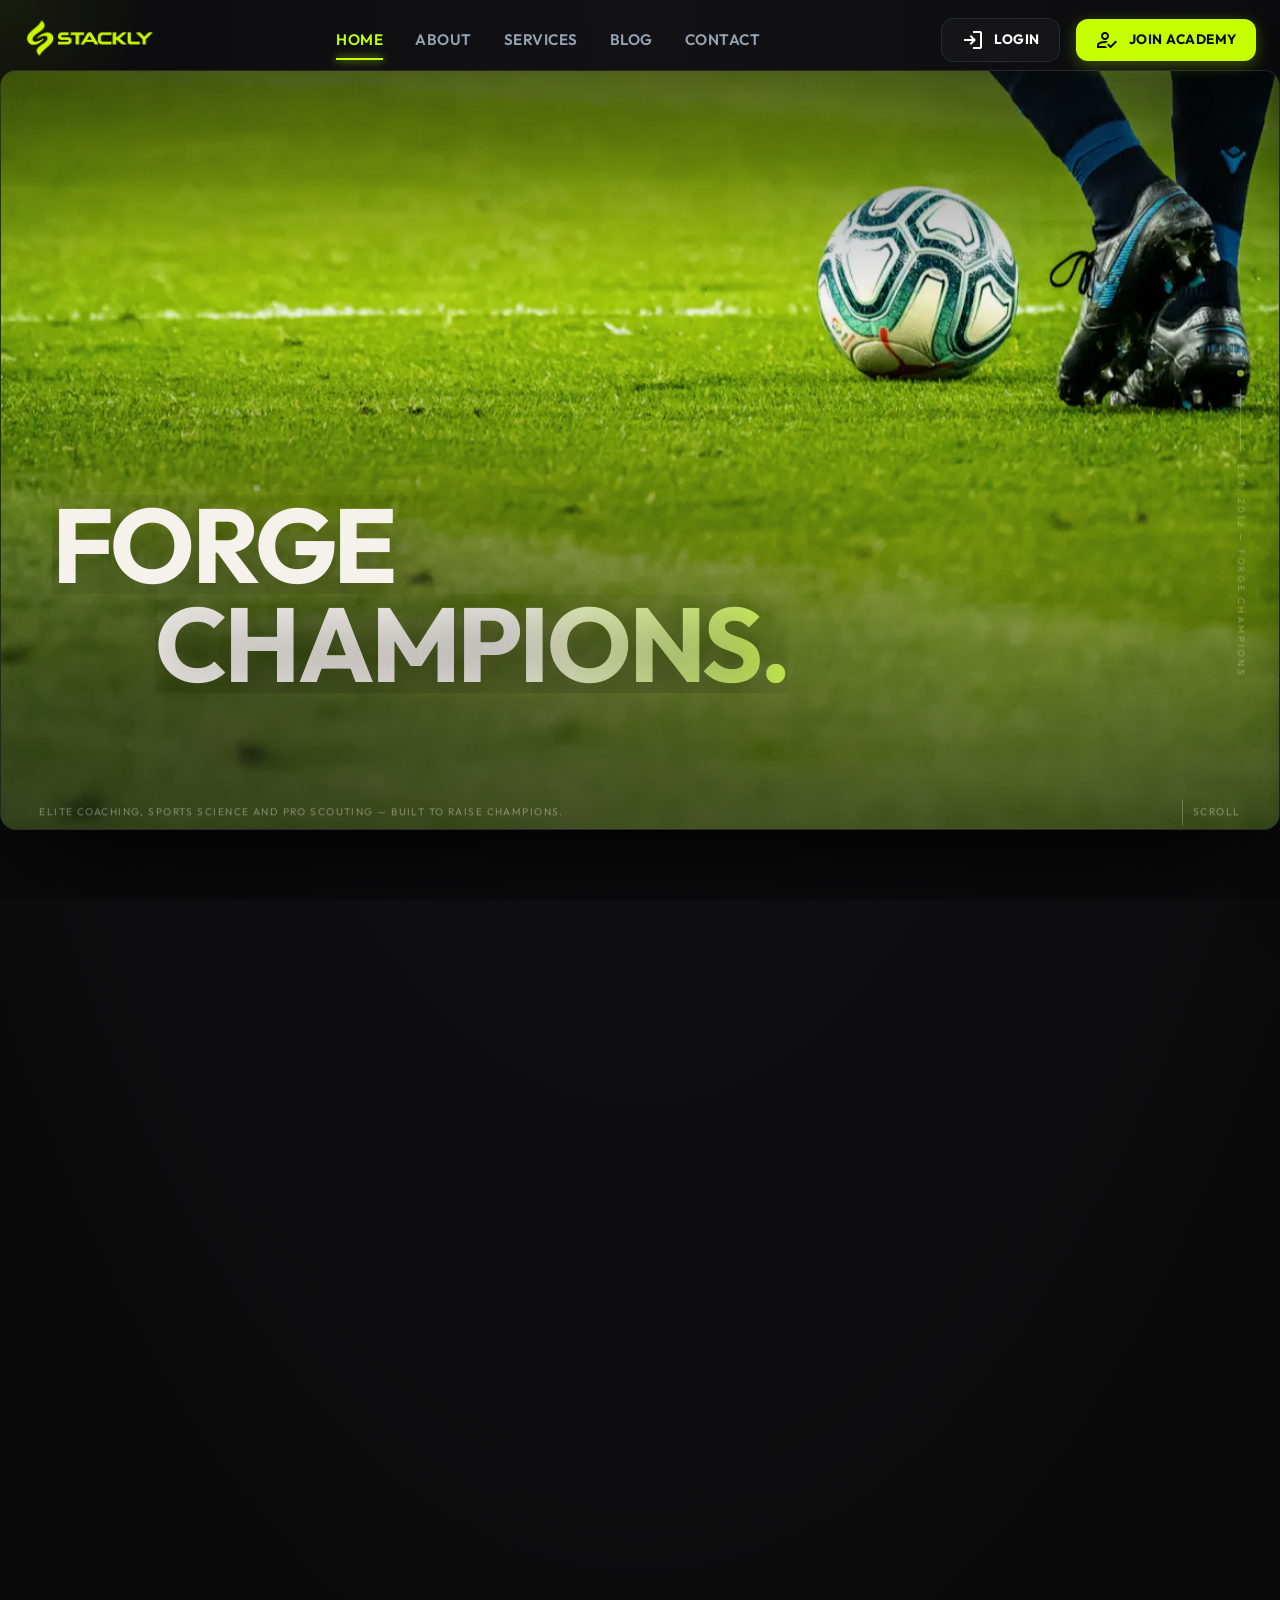
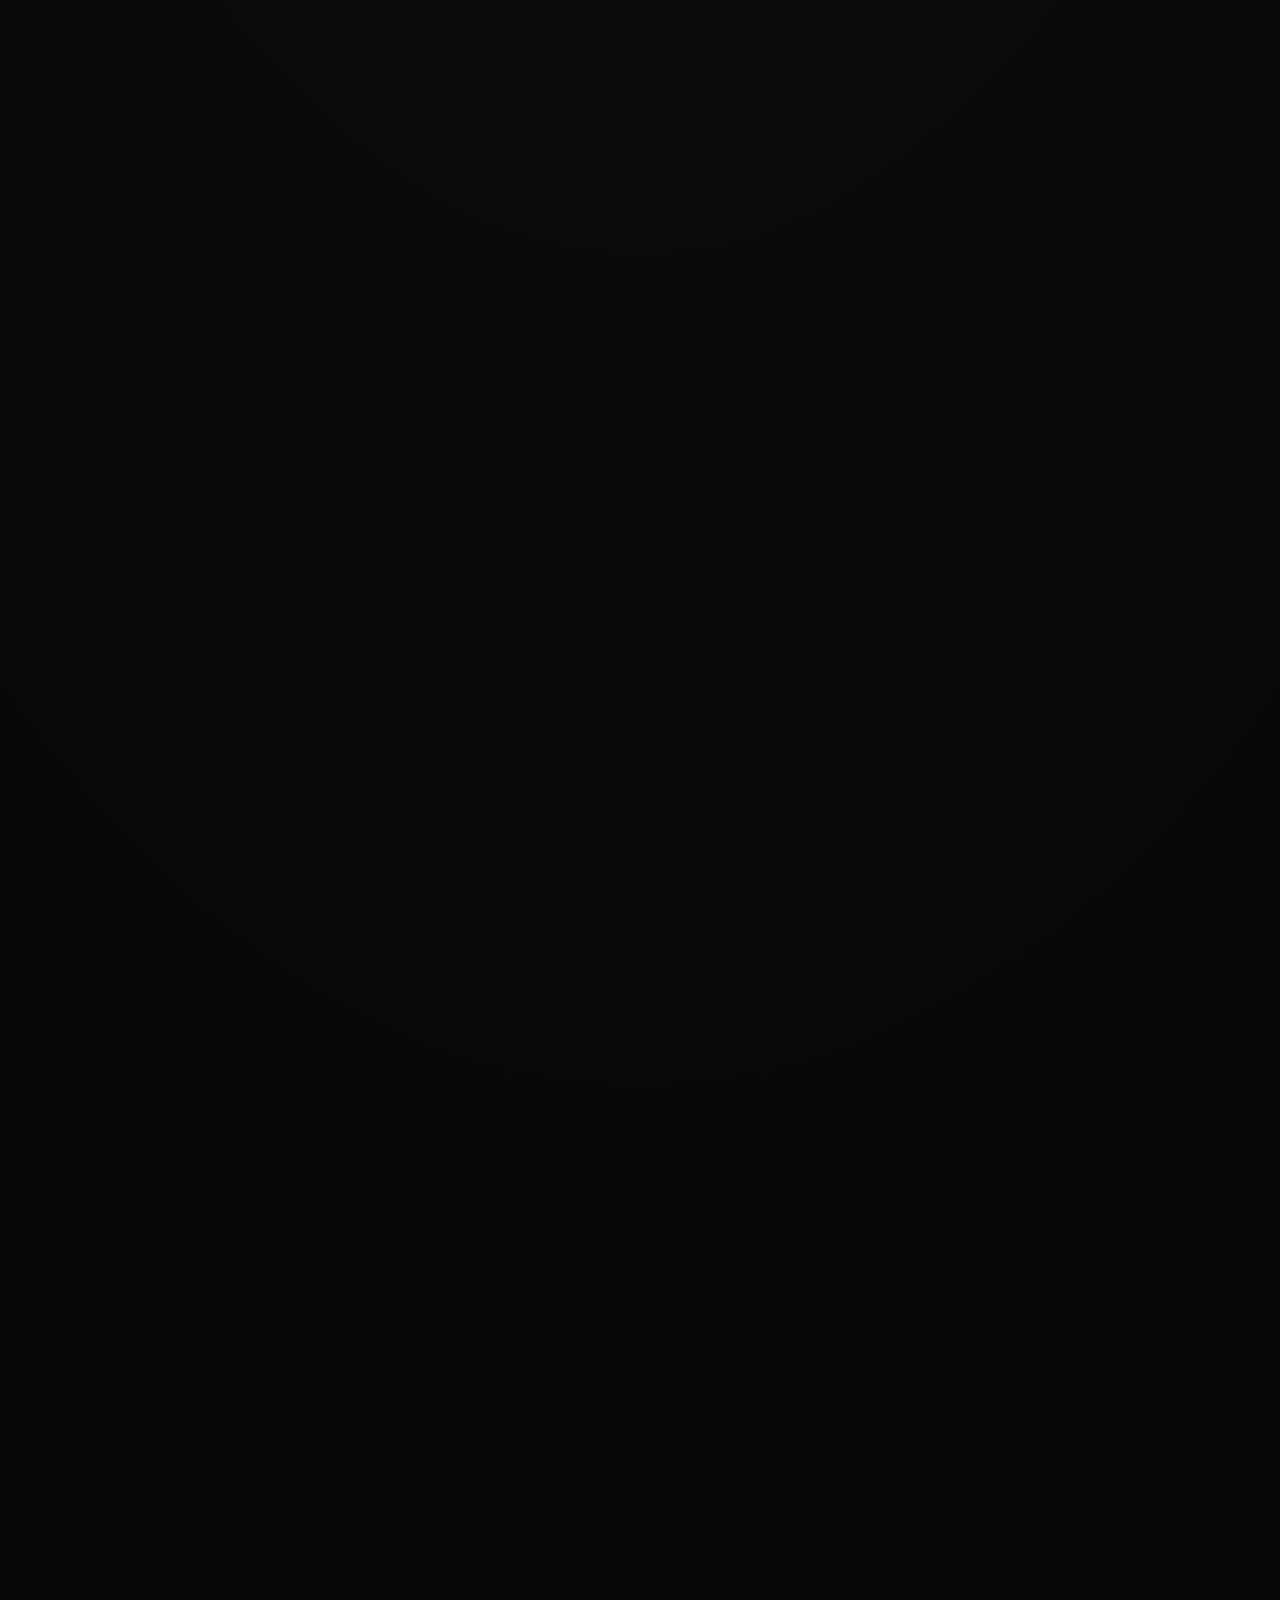
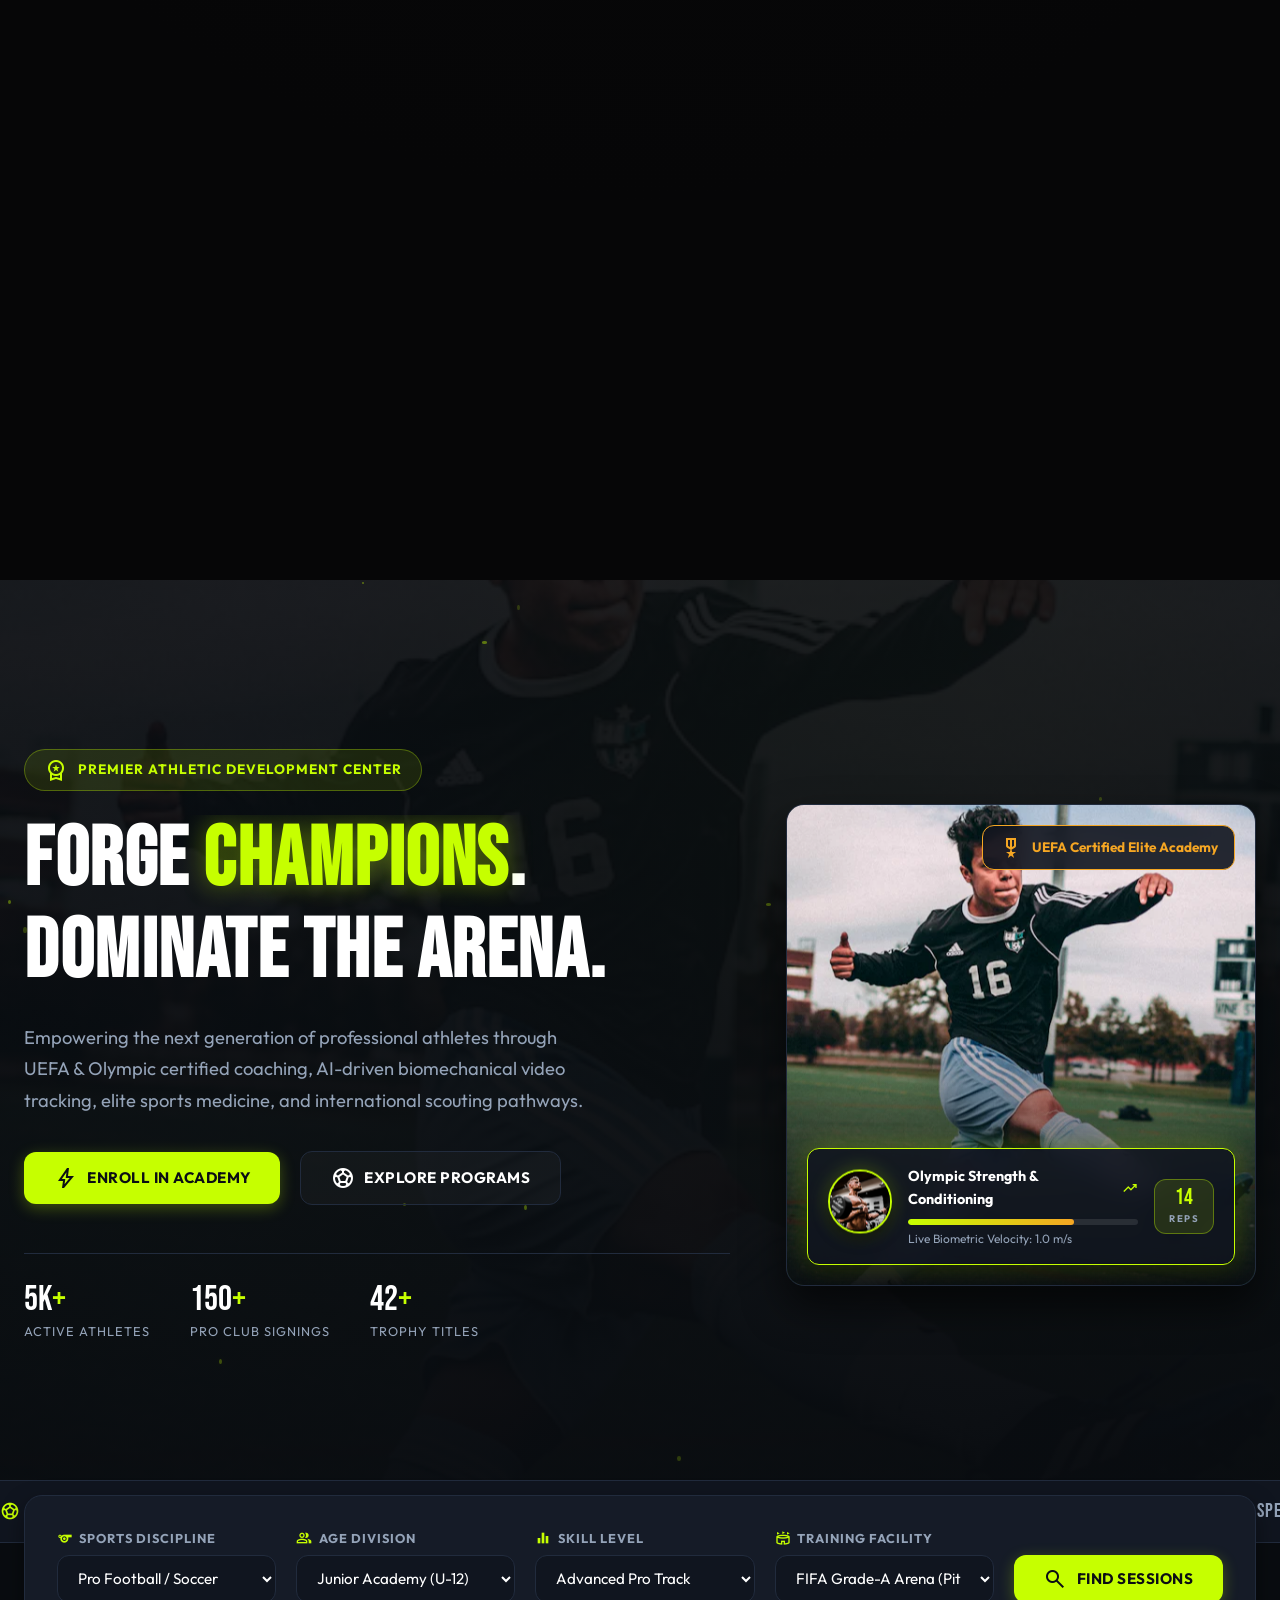
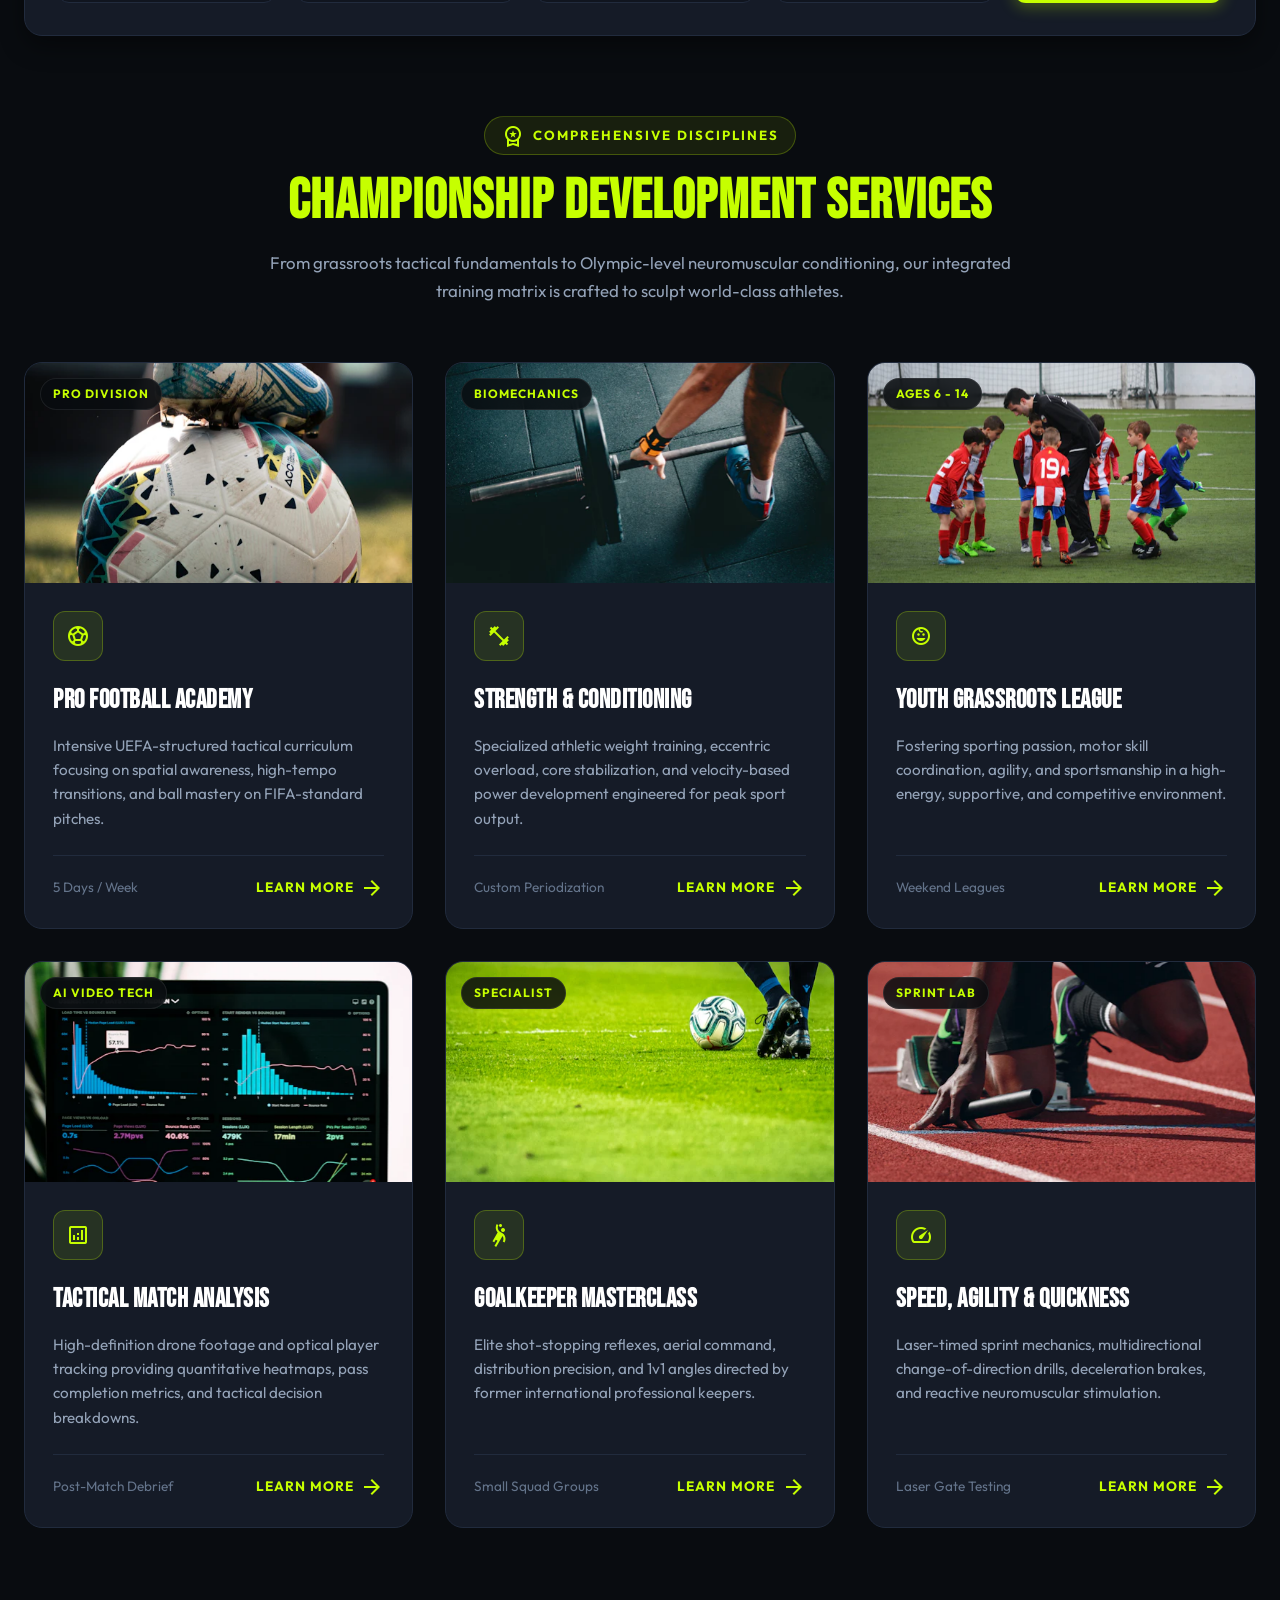
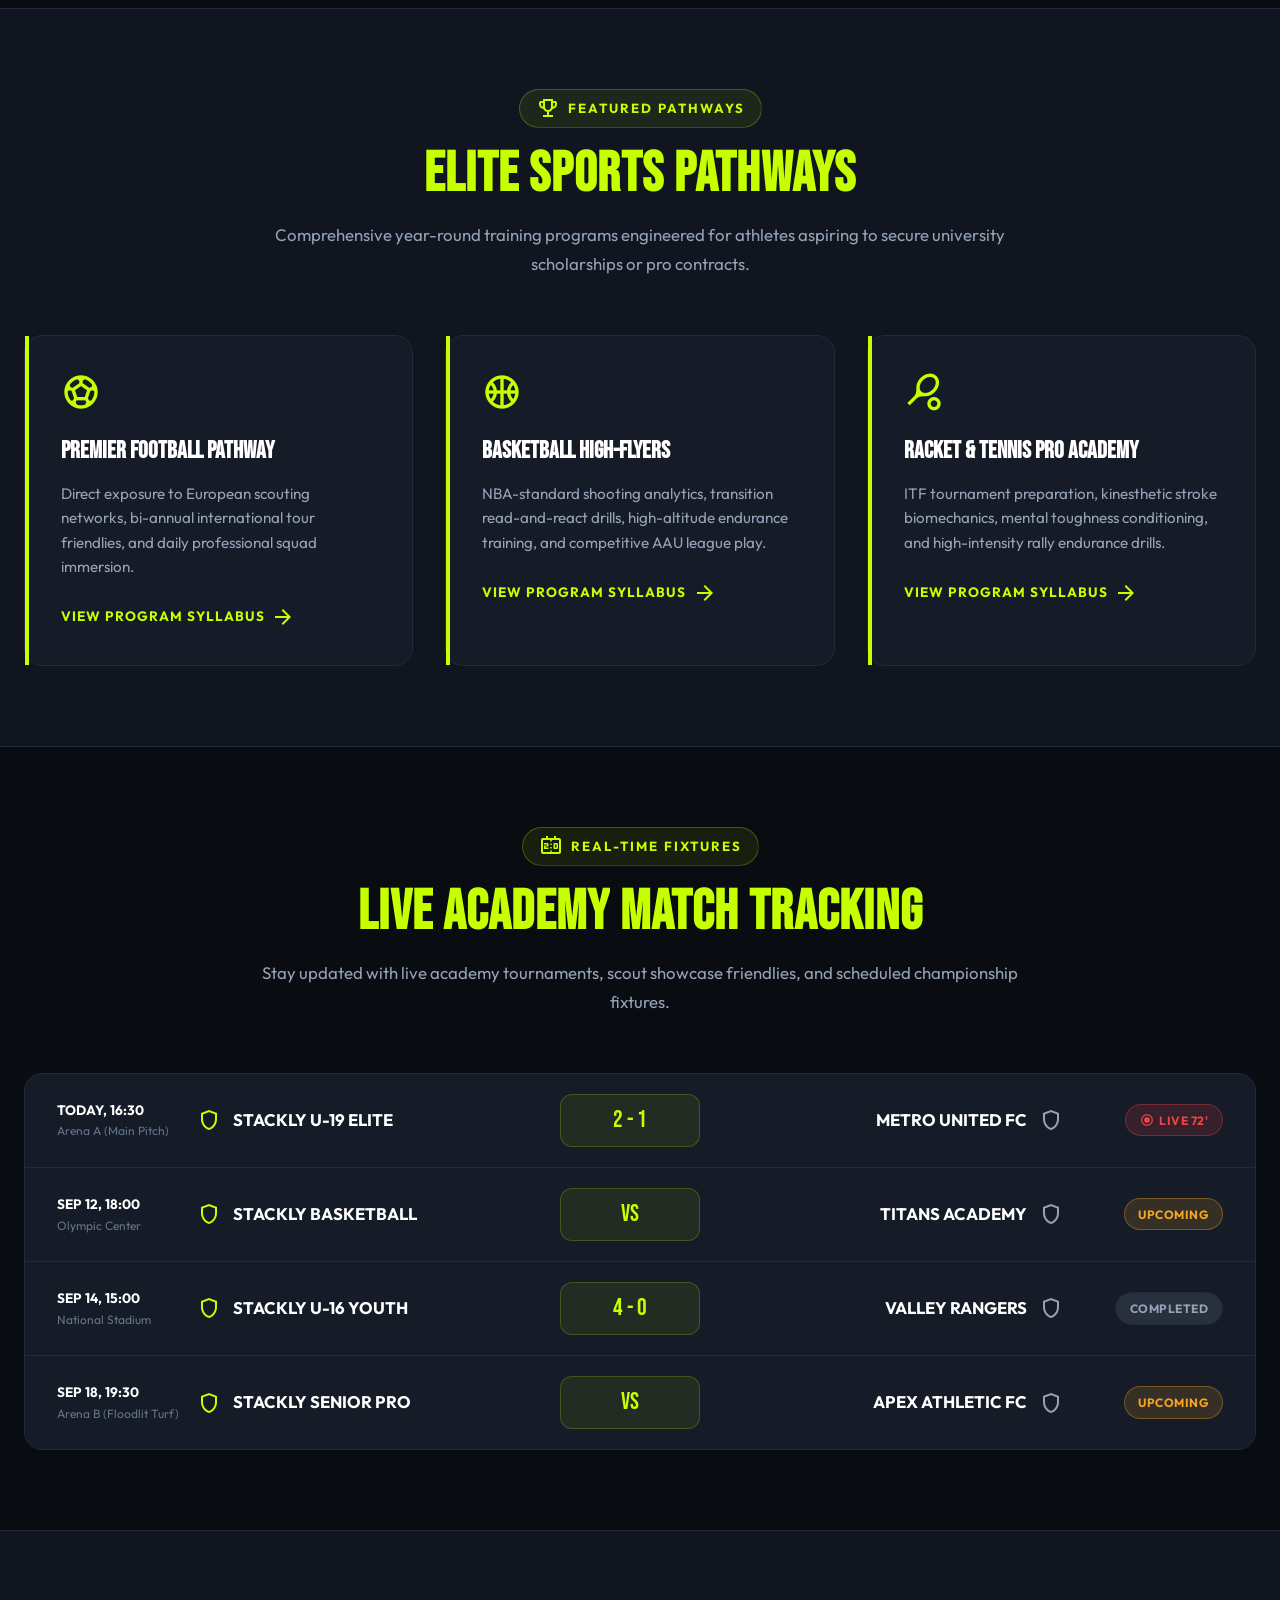
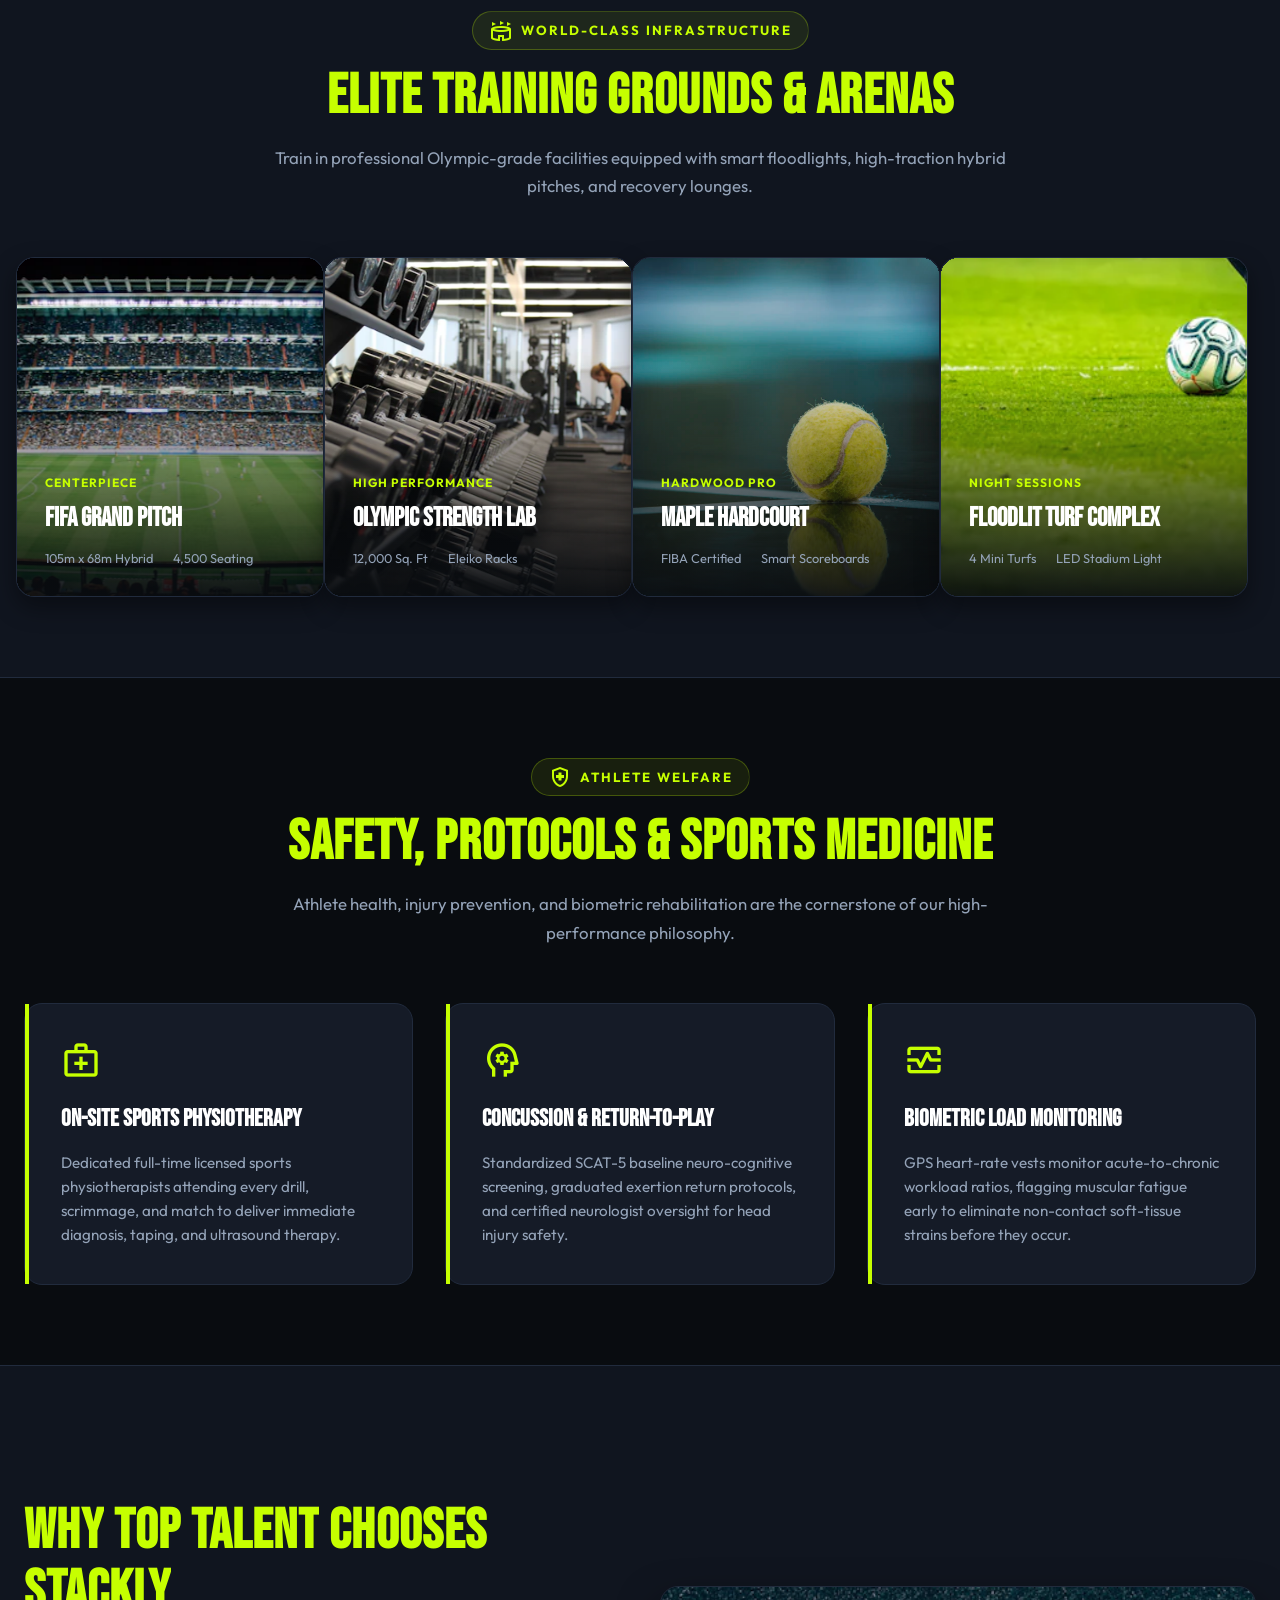
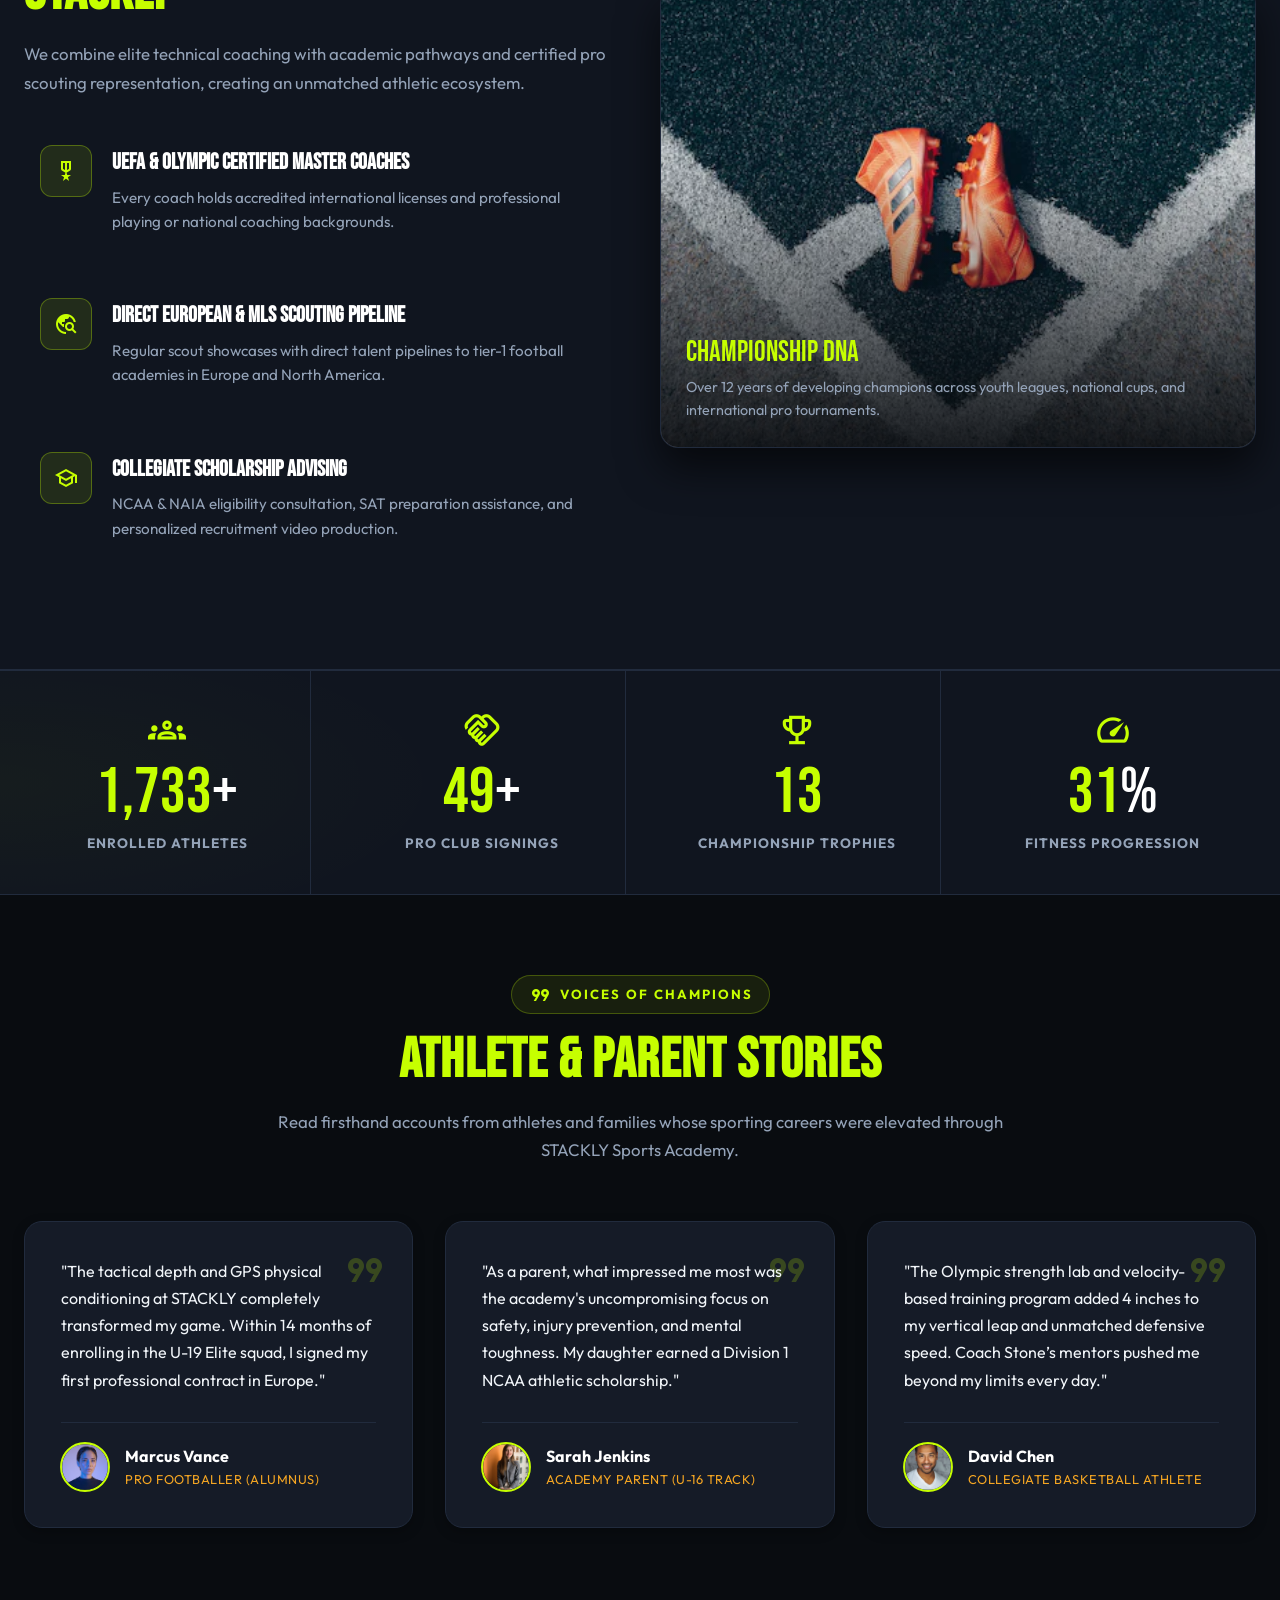
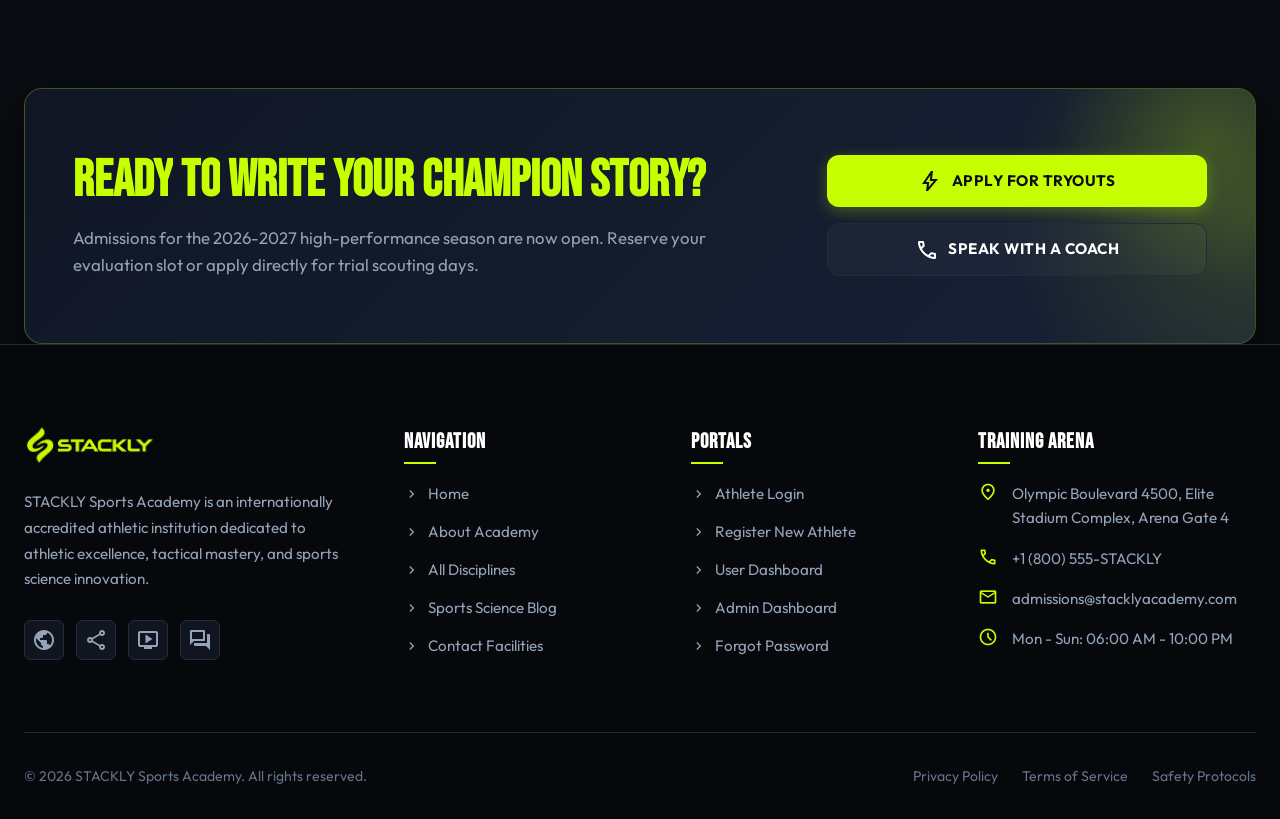
==== index.html @ 06a28fc8 "first commit" ====
<!DOCTYPE html>
<html lang="en">
<head>
  <meta charset="UTF-8">
  <meta name="viewport" content="width=device-width, initial-scale=1.0">
  <title>STACKLY Sports Academy | Forge Champions & Elevate Athletic Excellence</title>
  <meta name="description" content="STACKLY Sports Academy - Premier high-performance athletic training, elite youth football academy, strength conditioning, and professional scouting pipeline.">
  <link rel="stylesheet" href="./css/style.css">
  <link rel="stylesheet" href="./css/responsive.css">
  <link rel="stylesheet" href="./css/experience.css">
</head>
<body>

  <!-- Reading Scroll Progress Bar -->
  <div id="scroll-progress"></div>

  <!-- Preloader -->
  <div id="preloader">
    <div class="loader-emblem">
      <div class="loader-ring"></div>
      <span class="material-symbols-outlined loader-icon">fitness_center</span>
    </div>
    <div class="loader-text">STACKLY ACADEMY</div>
    <div class="loader-bar">
      <div class="loader-bar-fill"></div>
    </div>
  </div>

  <!-- Header & Navigation -->
  <header class="site-header">
    <div class="container header-container">
      <a href="index.html" class="nav-logo">
        <img src="./images/logo-dark.webp" alt="STACKLY Logo" class="nav-logo-img">
      </a>

      <nav class="desktop-nav">
        <a href="index.html" class="nav-link active">Home</a>
        <a href="about.html" class="nav-link">About</a>
        <a href="services.html" class="nav-link">Services</a>
        <a href="blog.html" class="nav-link">Blog</a>
        <a href="contact.html" class="nav-link">Contact</a>
      </nav>

      <div class="header-actions">
        <a href="login.html" class="btn btn-outline btn-sm">
          <span class="material-symbols-outlined">login</span>
          <span>Login</span>
        </a>
        <a href="register.html" class="btn btn-primary btn-sm">
          <span class="material-symbols-outlined">how_to_reg</span>
          <span>Join Academy</span>
        </a>
        <button class="mobile-hamburger" aria-label="Open Mobile Menu">
          <span class="material-symbols-outlined">menu</span>
        </button>
      </div>
    </div>
  </header>

  <!-- Mobile Drawer Menu -->
  <div class="mobile-nav-overlay"></div>
  <div class="mobile-nav-drawer">
    <div class="mobile-drawer-header">
      <a href="index.html" class="nav-logo">
        <img src="./images/logo-dark.webp" alt="STACKLY Logo" class="nav-logo-img">
      </a>
      <button class="mobile-drawer-close" aria-label="Close Menu">
        <span class="material-symbols-outlined">close</span>
      </button>
    </div>

    <div class="mobile-drawer-links">
      <a href="index.html" class="mobile-drawer-link active">
        <span class="material-symbols-outlined">home</span>
        <span>Home</span>
      </a>
      <a href="about.html" class="mobile-drawer-link">
        <span class="material-symbols-outlined">info</span>
        <span>About</span>
      </a>
      <a href="services.html" class="mobile-drawer-link">
        <span class="material-symbols-outlined">sports</span>
        <span>Services</span>
      </a>
      <a href="blog.html" class="mobile-drawer-link">
        <span class="material-symbols-outlined">article</span>
        <span>Blog</span>
      </a>
      <a href="contact.html" class="mobile-drawer-link">
        <span class="material-symbols-outlined">alternate_email</span>
        <span>Contact</span>
      </a>
    </div>

    <!-- Login button inside mobile drawer (Mandatory requirement) -->
    <div class="mobile-drawer-actions">
      <a href="login.html" class="btn btn-primary" style="width: 100%;">
        <span class="material-symbols-outlined">login</span>
        <span>Login to Portal</span>
      </a>
      <a href="register.html" class="btn btn-outline" style="width: 100%;">
        <span class="material-symbols-outlined">person_add</span>
        <span>Register Athlete</span>
      </a>
    </div>
  </div>

  <main>
    <!-- ============================================
         CINEMATIC SPORTS ACADEMY SCROLL EXPERIENCE
         4 stacked scenes driven by scroll progress (js/experience.js):
         hero → program cards → disciplines list → finale image
         ============================================ -->
    <section class="experience" id="experience" aria-label="Academy programs showcase">
      <div class="exp-track">
        <div class="exp-sticky">
          <div class="browser-frame">
         
            <div class="exp-stage">

              <!-- SCENE 1 — HERO -->
              <div class="scene scene-hero">
                <img class="exp-hero-img" src="./images/experience/hero.webp" alt="Athletes sprinting on a turf pitch at sunrise" loading="eager">
                <div class="exp-hero-shade" aria-hidden="true"></div>
               
                <div class="exp-hero-side" aria-hidden="true">
                  <span class="exp-side-dot"></span>
                  <span class="exp-side-line"></span>
                  <span class="exp-side-txt">EST. 2012 — FORGE CHAMPIONS</span>
                </div>
                <h2 class="exp-hero-title">
                  <span class="exp-title-line l1">FORGE</span>
                  <span class="exp-title-line l2"><span>CHAMPIONS.</span></span>
                </h2>
                <div class="exp-hero-bottom">
                  <p>Elite coaching, sports science and pro scouting — built to raise champions.</p>
                  <div class="exp-hero-scroll" aria-hidden="true"><span></span>SCROLL</div>
                </div>
              </div>

              <!-- SCENE 2 — PROGRAM CARDS -->
              <div class="scene scene-properties">
                <div class="exp-props-inner">
                  <div class="exp-props-copy">
                    <div class="exp-props-kicker">Find your discipline</div>
                    <h3 class="exp-props-title">
                      <span class="exp-word" style="--i:0"><span>Train.</span></span>
                      <span class="exp-word" style="--i:1"><span>Compete.</span></span>
                      <span class="exp-word" style="--i:2"><span>Recover.</span></span>
                      <span class="exp-word" style="--i:3"><span>Win.</span></span>
                    </h3>
                    <form class="exp-search" onsubmit="return false">
                      <span class="exp-search-ic" aria-hidden="true"></span>
                      <input type="text" placeholder="Search programs, sports or arenas" aria-label="Search programs">
                      <button type="submit">Search</button>
                    </form>
                  </div>
                  <div class="exp-props-cards">
                    <figure class="exp-pcard c1" style="--i:0">
                      <img src="./images/experience/property-1.webp" alt="Swimmer mid-stroke in an indoor pool" loading="lazy">
                      <figcaption><b>Aquatics Squad</b><span>Ages 10–18 · Pro lane training</span></figcaption>
                    </figure>
                    <figure class="exp-pcard c2" style="--i:1">
                      <img src="./images/experience/property-2.webp" alt="Athlete in a high-performance gym session" loading="lazy">
                      <figcaption><b>Strength Lab</b><span>Velocity training · Pro squad</span></figcaption>
                    </figure>
                    <figure class="exp-pcard c3" style="--i:2">
                      <img src="./images/experience/property-3.webp" alt="Sprinter driving out of the blocks" loading="lazy">
                      <figcaption><b>Track &amp; Speed</b><span>Sprint mechanics · Laser timed</span></figcaption>
                    </figure>
                    <figure class="exp-pcard c4" style="--i:3">
                      <img src="./images/experience/property-4.webp" alt="Basketball player finishing at the rim" loading="lazy">
                      <figcaption><b>Basketball</b><span>AAU league play · U-19 Elite</span></figcaption>
                    </figure>
                  </div>
                </div>
              </div>

              <!-- SCENE 3 — SERVICES / PROJECT LIST -->
              <div class="scene scene-services">
                <div class="exp-services-head">
                  <span>Training Disciplines</span>
                  <span>UEFA · Olympic · NCAA</span>
                </div>
                <div class="exp-rows">
                  <div class="exp-row" style="--stagger:0" tabindex="0">
                    <span class="exp-row-num">/01</span>
                    <h3 class="exp-row-title">Elite Football Academy</h3>
                    <span class="exp-row-more">/See more</span>
                    <div class="exp-row-media" aria-hidden="true">
                      <img src="./images/experience/project-1.webp" alt="" loading="lazy">
                    </div>
                    <a class="exp-row-cta" href="services.html">Check the program <i aria-hidden="true"></i></a>
                  </div>
                  <div class="exp-row" style="--stagger:1" tabindex="0">
                    <span class="exp-row-num">/02</span>
                    <h3 class="exp-row-title">Olympic Strength Lab</h3>
                    <span class="exp-row-more">/See more</span>
                    <div class="exp-row-media" aria-hidden="true">
                      <img src="./images/experience/project-2.webp" alt="" loading="lazy">
                    </div>
                    <a class="exp-row-cta" href="services.html">Check the program <i aria-hidden="true"></i></a>
                  </div>
                  <div class="exp-row" style="--stagger:2" tabindex="0">
                    <span class="exp-row-num">/03</span>
                    <h3 class="exp-row-title">Track &amp; Speed Program</h3>
                    <span class="exp-row-more">/See more</span>
                    <div class="exp-row-media" aria-hidden="true">
                      <img src="./images/experience/project-3.webp" alt="" loading="lazy">
                    </div>
                    <a class="exp-row-cta" href="services.html">Check the program <i aria-hidden="true"></i></a>
                  </div>
                  <div class="exp-row" style="--stagger:3" tabindex="0">
                    <span class="exp-row-num">/04</span>
                    <h3 class="exp-row-title">Recovery &amp; Medicine</h3>
                    <span class="exp-row-more">/See more</span>
                    <div class="exp-row-media" aria-hidden="true">
                      <img src="./images/experience/project-4.webp" alt="" loading="lazy">
                    </div>
                    <a class="exp-row-cta" href="services.html">Check the program <i aria-hidden="true"></i></a>
                  </div>
                </div>
              </div>

              <!-- SCENE 4 — FINALE IMAGE + FLOATING UI CARDS -->
              <div class="scene scene-finale">
                <img class="exp-finale-img" src="./images/experience/finale.webp" alt="Floodlit stadium pitch under evening lights" loading="lazy">
                <div class="exp-finale-shade" aria-hidden="true"></div>
                <div class="exp-finale-labels">
                  <span>STACKLY ACADEMY</span>
                  <span>FORGE CHAMPIONS — DOMINATE THE ARENA</span>
                  <span>ADMISSIONS OPEN 2026</span>
                </div>
                <div class="exp-float-card f1"><div class="exp-fc-inner">
                  <img src="./images/experience/property-1.webp" alt="" loading="lazy">
                  <div><b>Aquatics Squad</b><span>Trials · Sep 20</span></div>
                </div></div>
                <div class="exp-float-card f2"><div class="exp-fc-inner">
                  <img src="./images/experience/property-2.webp" alt="" loading="lazy">
                  <div><b>Strength Lab</b><span>4.2K+ athletes</span></div>
                </div></div>
                <div class="exp-float-card f3"><div class="exp-fc-inner">
                  <img src="./images/experience/property-3.webp" alt="" loading="lazy">
                  <div><b>Track &amp; Speed</b><span>Open clinic · Sun</span></div>
                </div></div>
                <div class="exp-float-card f4"><div class="exp-fc-inner">
                  <img src="./images/experience/property-4.webp" alt="" loading="lazy">
                  <div><b>Basketball U-19</b><span>AAU champions</span></div>
                </div></div>
                <div class="exp-float-card f5"><div class="exp-fc-inner">
                  <img src="./images/experience/project-1.webp" alt="" loading="lazy">
                  <div><b>Pro Scouting</b><span>154 signings</span></div>
                </div></div>
              </div>

            </div>
          </div>
        </div>
      </div>
    </section>

    <!-- ============================================
         CINEMATIC SHOE LACING SCROLL EXPERIENCE
         Large browser-frame cinematic section with lace tighten/loosen on scroll
         ============================================ -->
   

    <!-- SECTION 1: Hero with Athletic Movement & Person Lifting Visual -->
    <section class="hero-section">
      <!-- Background Video -->
      <video class="hero-bg-video" autoplay muted loop playsinline poster="./images/hero-athlete.webp">
        <source src="https://videos.pexels.com/video-files/4763824/4763824-uhd_2560_1440_25fps.mp4" type="video/mp4">
      </video>
      <div class="hero-bg-video-overlay"></div>
      <div class="hero-bg-grid"></div>
      <div class="container hero-grid">
        <div class="hero-text-content">
          <div class="hero-badge">
            <span class="material-symbols-outlined">workspace_premium</span>
            <span>Premier Athletic Development Center</span>
          </div>

          <h1 class="hero-title">
            FORGE <span class="glow-text">CHAMPIONS</span>.<br>
            DOMINATE THE ARENA.
          </h1>

          <p class="hero-desc">
            Empowering the next generation of professional athletes through UEFA & Olympic certified coaching, AI-driven biomechanical video tracking, elite sports medicine, and international scouting pathways.
          </p>

          <div class="hero-btn-group">
            <a href="register.html" class="btn btn-primary">
              <span class="material-symbols-outlined">bolt</span>
              <span>Enroll In Academy</span>
            </a>
            <a href="services.html" class="btn btn-outline">
              <span class="material-symbols-outlined">sports_soccer</span>
              <span>Explore Programs</span>
            </a>
          </div>

          <div class="hero-highlights">
            <div class="highlight-item">
              <div class="highlight-num">5K<span>+</span></div>
              <div class="highlight-label">Active Athletes</div>
            </div>
            <div class="highlight-item">
              <div class="highlight-num">150<span>+</span></div>
              <div class="highlight-label">Pro Club Signings</div>
            </div>
            <div class="highlight-item">
              <div class="highlight-num">42<span>+</span></div>
              <div class="highlight-label">Trophy Titles</div>
            </div>
          </div>
        </div>

        <div class="hero-visual-col">
          <div class="hero-visual-card tilt-card">
            <img src="./images/hero-athlete.webp" alt="High performance athlete training on field" class="hero-visual-img" loading="lazy">
            <div class="hero-visual-overlay"></div>

            <div class="floating-trophy-badge">
              <span class="material-symbols-outlined">military_tech</span>
              <span>UEFA Certified Elite Academy</span>
            </div>

            <!-- Real Person Lifting Animation Widget: page-load entrance + scroll drives the lift reps -->
            <div class="lifting-animation-widget" id="liftingWidget">
              <div class="lifting-avatar-box" id="liftingAvatarBox">
                <span class="lifting-pulse-ring"></span>
                <img src="./images/athlete-lifting.webp" alt="Athlete lifting heavy barbell" class="lifting-avatar-img" loading="lazy">
                <span class="lifting-ground-shadow"></span>
              </div>
              <div class="lifting-info">
                <div class="lifting-title">
                  <span>Olympic Strength & Conditioning</span>
                  <span class="material-symbols-outlined" style="color:var(--accent-volt); font-size:16px;">trending_up</span>
                </div>
                <div class="lifting-rep-meter">
                  <div class="lifting-rep-progress" id="liftRepBar"></div>
                </div>
                <div style="font-size:0.75rem; color:var(--text-secondary); margin-top:0.25rem;">Live Biometric Velocity: <span id="liftVelocity">1.4</span> m/s</div>
              </div>
              <div class="lifting-rep-counter" aria-label="Live rep counter">
                <span id="liftRepCount">0</span>
                <small>REPS</small>
              </div>
            </div>
          </div>
        </div>
      </div>
    </section>

    <!-- Infinite Athletic Marquee -->
    <div class="marquee-bar">
      <div class="marquee-track">
        <div class="marquee-item"><span class="material-symbols-outlined">sports_soccer</span> ELITE FOOTBALL TRIALS 2026</div>
        <div class="marquee-item"><span class="material-symbols-outlined">fitness_center</span> HIGH-PERFORMANCE STRENGTH LAB</div>
        <div class="marquee-item"><span class="material-symbols-outlined">biathlon</span> OLYMPIC TRACK & FIELD</div>
        <div class="marquee-item"><span class="material-symbols-outlined">sports_basketball</span> BASKETBALL MASTERY CLINIC</div>
        <div class="marquee-item"><span class="material-symbols-outlined">speed</span> SPEED & AGILITY ACCELERATION</div>
        <div class="marquee-item"><span class="material-symbols-outlined">sports_soccer</span> ELITE FOOTBALL TRIALS 2026</div>
        <div class="marquee-item"><span class="material-symbols-outlined">fitness_center</span> HIGH-PERFORMANCE STRENGTH LAB</div>
        <div class="marquee-item"><span class="material-symbols-outlined">biathlon</span> OLYMPIC TRACK & FIELD</div>
      </div>
    </div>

    <!-- SECTION 2: Sports Academy Search & Session Booking Form -->
    <section class="container" style="position:relative; z-index:15;">
      <div class="slot-search-wrap">
        <form id="slotSearchForm" class="slot-search-form">
          <div class="form-group">
            <label for="searchSport">
              <span class="material-symbols-outlined">sports</span>
              <span>Sports Discipline</span>
            </label>
            <select id="searchSport" name="sport" class="form-select">
              <option value="Football">Pro Football / Soccer</option>
              <option value="Basketball">Basketball Academy</option>
              <option value="Track">Track & Sprint Athletics</option>
              <option value="Strength">Strength & Conditioning</option>
              <option value="Tennis">Tennis & Racket Elite</option>
            </select>
          </div>

          <div class="form-group">
            <label for="searchAge">
              <span class="material-symbols-outlined">group</span>
              <span>Age Division</span>
            </label>
            <select id="searchAge" name="age" class="form-select">
              <option value="Under 12">Junior Academy (U-12)</option>
              <option value="Under 16">Development Squad (U-16)</option>
              <option value="Under 19">Elite Showcase (U-19)</option>
              <option value="Senior">Senior Pro Division (19+)</option>
            </select>
          </div>

          <div class="form-group">
            <label for="searchLevel">
              <span class="material-symbols-outlined">equalizer</span>
              <span>Skill Level</span>
            </label>
            <select id="searchLevel" name="level" class="form-select">
              <option value="Advanced">Advanced Pro Track</option>
              <option value="Intermediate">Intermediate Competitive</option>
              <option value="Foundation">Grassroots Foundation</option>
            </select>
          </div>

          <div class="form-group">
            <label for="searchArena">
              <span class="material-symbols-outlined">stadium</span>
              <span>Training Facility</span>
            </label>
            <select id="searchArena" name="arena" class="form-select">
              <option value="Main Turf">FIFA Grade-A Arena (Pitch 1)</option>
              <option value="Olympic Gym">High-Performance Strength Arena</option>
              <option value="Indoor Hardcourt">National Basketball Hardcourt</option>
              <option value="Recovery Lab">Hydrotherapy & Recovery Zone</option>
            </select>
          </div>

          <button type="submit" class="btn btn-primary" style="height:48px;">
            <span class="material-symbols-outlined">search</span>
            <span>Find Sessions</span>
          </button>
        </form>
      </div>
    </section>

    <!-- SECTION 3: Sports Academy Services -->
    <section class="section-padding">
      <div class="container">
        <div class="section-header reveal-init">
          <div class="section-tag">
            <span class="material-symbols-outlined">workspace_premium</span>
            <span>Comprehensive Disciplines</span>
          </div>
          <h2 class="section-title">CHAMPIONSHIP <span>DEVELOPMENT</span> SERVICES</h2>
          <p class="section-subtitle">
            From grassroots tactical fundamentals to Olympic-level neuromuscular conditioning, our integrated training matrix is crafted to sculpt world-class athletes.
          </p>
        </div>

        <div class="grid-3">
          <!-- Service Card 1 -->
          <div class="service-card reveal-init">
            <div class="service-card-media">
              <img src="./images/service-1.webp" alt="Football coaching drills" class="service-card-img" loading="lazy">
              <span class="service-card-badge">Pro Division</span>
            </div>
            <div class="service-card-body">
              <div class="service-icon-wrap">
                <span class="material-symbols-outlined">sports_soccer</span>
              </div>
              <h3 class="service-card-title">Pro Football Academy</h3>
              <p class="service-card-desc">
                Intensive UEFA-structured tactical curriculum focusing on spatial awareness, high-tempo transitions, and ball mastery on FIFA-standard pitches.
              </p>
              <div class="service-card-footer">
                <span style="font-size:0.85rem; color:var(--text-muted);">5 Days / Week</span>
                <a href="services.html" class="card-link">
                  <span>Learn More</span>
                  <span class="material-symbols-outlined">arrow_forward</span>
                </a>
              </div>
            </div>
          </div>

          <!-- Service Card 2 -->
          <div class="service-card reveal-init">
            <div class="service-card-media">
              <img src="./images/service-2.webp" alt="Athlete strength training gym" class="service-card-img" loading="lazy">
              <span class="service-card-badge">Biomechanics</span>
            </div>
            <div class="service-card-body">
              <div class="service-icon-wrap">
                <span class="material-symbols-outlined">fitness_center</span>
              </div>
              <h3 class="service-card-title">Strength & Conditioning</h3>
              <p class="service-card-desc">
                Specialized athletic weight training, eccentric overload, core stabilization, and velocity-based power development engineered for peak sport output.
              </p>
              <div class="service-card-footer">
                <span style="font-size:0.85rem; color:var(--text-muted);">Custom Periodization</span>
                <a href="services.html" class="card-link">
                  <span>Learn More</span>
                  <span class="material-symbols-outlined">arrow_forward</span>
                </a>
              </div>
            </div>
          </div>

          <!-- Service Card 3 -->
          <div class="service-card reveal-init">
            <div class="service-card-media">
              <img src="./images/service-3.webp" alt="Youth soccer player practicing" class="service-card-img" loading="lazy">
              <span class="service-card-badge">Ages 6 - 14</span>
            </div>
            <div class="service-card-body">
              <div class="service-icon-wrap">
                <span class="material-symbols-outlined">child_care</span>
              </div>
              <h3 class="service-card-title">Youth Grassroots League</h3>
              <p class="service-card-desc">
                Fostering sporting passion, motor skill coordination, agility, and sportsmanship in a high-energy, supportive, and competitive environment.
              </p>
              <div class="service-card-footer">
                <span style="font-size:0.85rem; color:var(--text-muted);">Weekend Leagues</span>
                <a href="services.html" class="card-link">
                  <span>Learn More</span>
                  <span class="material-symbols-outlined">arrow_forward</span>
                </a>
              </div>
            </div>
          </div>

          <!-- Service Card 4 -->
          <div class="service-card reveal-init">
            <div class="service-card-media">
              <img src="./images/service-4.webp" alt="Tactical video analysis on screen" class="service-card-img" loading="lazy">
              <span class="service-card-badge">AI Video Tech</span>
            </div>
            <div class="service-card-body">
              <div class="service-icon-wrap">
                <span class="material-symbols-outlined">analytics</span>
              </div>
              <h3 class="service-card-title">Tactical Match Analysis</h3>
              <p class="service-card-desc">
                High-definition drone footage and optical player tracking providing quantitative heatmaps, pass completion metrics, and tactical decision breakdowns.
              </p>
              <div class="service-card-footer">
                <span style="font-size:0.85rem; color:var(--text-muted);">Post-Match Debrief</span>
                <a href="services.html" class="card-link">
                  <span>Learn More</span>
                  <span class="material-symbols-outlined">arrow_forward</span>
                </a>
              </div>
            </div>
          </div>

          <!-- Service Card 5 -->
          <div class="service-card reveal-init">
            <div class="service-card-media">
              <img src="./images/service-5.webp" alt="Goalkeeper catching ball" class="service-card-img" loading="lazy">
              <span class="service-card-badge">Specialist</span>
            </div>
            <div class="service-card-body">
              <div class="service-icon-wrap">
                <span class="material-symbols-outlined">sports_handball</span>
              </div>
              <h3 class="service-card-title">Goalkeeper Masterclass</h3>
              <p class="service-card-desc">
                Elite shot-stopping reflexes, aerial command, distribution precision, and 1v1 angles directed by former international professional keepers.
              </p>
              <div class="service-card-footer">
                <span style="font-size:0.85rem; color:var(--text-muted);">Small Squad Groups</span>
                <a href="services.html" class="card-link">
                  <span>Learn More</span>
                  <span class="material-symbols-outlined">arrow_forward</span>
                </a>
              </div>
            </div>
          </div>

          <!-- Service Card 6 -->
          <div class="service-card reveal-init">
            <div class="service-card-media">
              <img src="./images/service-6.webp" alt="Sprinter accelerating on track" class="service-card-img" loading="lazy">
              <span class="service-card-badge">Sprint Lab</span>
            </div>
            <div class="service-card-body">
              <div class="service-icon-wrap">
                <span class="material-symbols-outlined">speed</span>
              </div>
              <h3 class="service-card-title">Speed, Agility & Quickness</h3>
              <p class="service-card-desc">
                Laser-timed sprint mechanics, multidirectional change-of-direction drills, deceleration brakes, and reactive neuromuscular stimulation.
              </p>
              <div class="service-card-footer">
                <span style="font-size:0.85rem; color:var(--text-muted);">Laser Gate Testing</span>
                <a href="services.html" class="card-link">
                  <span>Learn More</span>
                  <span class="material-symbols-outlined">arrow_forward</span>
                </a>
              </div>
            </div>
          </div>
        </div>
      </div>
    </section>

    <!-- SECTION 4: Featured Sports & Programs -->
    <section class="section-padding" style="background:var(--bg-surface); border-top:1px solid var(--border-color); border-bottom:1px solid var(--border-color);">
      <div class="container">
        <div class="section-header reveal-init">
          <div class="section-tag">
            <span class="material-symbols-outlined">emoji_events</span>
            <span>Featured Pathways</span>
          </div>
          <h2 class="section-title">ELITE SPORTS <span>PATHWAYS</span></h2>
          <p class="section-subtitle">
            Comprehensive year-round training programs engineered for athletes aspiring to secure university scholarships or pro contracts.
          </p>
        </div>

        <div class="grid-3">
          <div class="safety-card reveal-init">
            <span class="material-symbols-outlined safety-icon">sports_soccer</span>
            <h3 class="safety-title">Premier Football Pathway</h3>
            <p class="safety-desc">
              Direct exposure to European scouting networks, bi-annual international tour friendlies, and daily professional squad immersion.
            </p>
            <div style="margin-top:1.5rem;">
              <a href="register.html" class="card-link">
                <span>View Program Syllabus</span>
                <span class="material-symbols-outlined">arrow_forward</span>
              </a>
            </div>
          </div>

          <div class="safety-card reveal-init">
            <span class="material-symbols-outlined safety-icon">sports_basketball</span>
            <h3 class="safety-title">Basketball High-Flyers</h3>
            <p class="safety-desc">
              NBA-standard shooting analytics, transition read-and-react drills, high-altitude endurance training, and competitive AAU league play.
            </p>
            <div style="margin-top:1.5rem;">
              <a href="register.html" class="card-link">
                <span>View Program Syllabus</span>
                <span class="material-symbols-outlined">arrow_forward</span>
              </a>
            </div>
          </div>

          <div class="safety-card reveal-init">
            <span class="material-symbols-outlined safety-icon">sports_tennis</span>
            <h3 class="safety-title">Racket & Tennis Pro Academy</h3>
            <p class="safety-desc">
              ITF tournament preparation, kinesthetic stroke biomechanics, mental toughness conditioning, and high-intensity rally endurance drills.
            </p>
            <div style="margin-top:1.5rem;">
              <a href="register.html" class="card-link">
                <span>View Program Syllabus</span>
                <span class="material-symbols-outlined">arrow_forward</span>
              </a>
            </div>
          </div>
        </div>
      </div>
    </section>

    <!-- SECTION 5: Live Events & Match Tracking -->
    <section class="section-padding">
      <div class="container">
        <div class="section-header reveal-init">
          <div class="section-tag">
            <span class="material-symbols-outlined">scoreboard</span>
            <span>Real-Time Fixtures</span>
          </div>
          <h2 class="section-title">LIVE ACADEMY <span>MATCH TRACKING</span></h2>
          <p class="section-subtitle">
            Stay updated with live academy tournaments, scout showcase friendlies, and scheduled championship fixtures.
          </p>
        </div>

        <div class="fixtures-wrap reveal-init">
          <!-- Fixture Row 1 -->
          <div class="fixture-row">
            <div class="fixture-time">
              <span class="fixture-date">TODAY, 16:30</span>
              <span class="fixture-arena">Arena A (Main Pitch)</span>
            </div>
            <div class="fixture-team">
              <span class="material-symbols-outlined" style="color:var(--accent-volt);">shield</span>
              <span>STACKLY U-19 ELITE</span>
            </div>
            <div class="fixture-score">2 - 1</div>
            <div class="fixture-team away">
              <span>METRO UNITED FC</span>
              <span class="material-symbols-outlined" style="color:var(--text-secondary);">shield</span>
            </div>
            <div style="text-align:right;">
              <span class="fixture-status-pill status-live">
                <span class="material-symbols-outlined" style="font-size:14px;">radio_button_checked</span>
                <span>LIVE 72'</span>
              </span>
            </div>
          </div>

          <!-- Fixture Row 2 -->
          <div class="fixture-row">
            <div class="fixture-time">
              <span class="fixture-date">SEP 12, 18:00</span>
              <span class="fixture-arena">Olympic Center</span>
            </div>
            <div class="fixture-team">
              <span class="material-symbols-outlined" style="color:var(--accent-volt);">shield</span>
              <span>STACKLY BASKETBALL</span>
            </div>
            <div class="fixture-score">VS</div>
            <div class="fixture-team away">
              <span>TITANS ACADEMY</span>
              <span class="material-symbols-outlined" style="color:var(--text-secondary);">shield</span>
            </div>
            <div style="text-align:right;">
              <span class="fixture-status-pill status-upcoming">UPCOMING</span>
            </div>
          </div>

          <!-- Fixture Row 3 -->
          <div class="fixture-row">
            <div class="fixture-time">
              <span class="fixture-date">SEP 14, 15:00</span>
              <span class="fixture-arena">National Stadium</span>
            </div>
            <div class="fixture-team">
              <span class="material-symbols-outlined" style="color:var(--accent-volt);">shield</span>
              <span>STACKLY U-16 YOUTH</span>
            </div>
            <div class="fixture-score">4 - 0</div>
            <div class="fixture-team away">
              <span>VALLEY RANGERS</span>
              <span class="material-symbols-outlined" style="color:var(--text-secondary);">shield</span>
            </div>
            <div style="text-align:right;">
              <span class="fixture-status-pill status-completed">COMPLETED</span>
            </div>
          </div>

          <!-- Fixture Row 4 -->
          <div class="fixture-row">
            <div class="fixture-time">
              <span class="fixture-date">SEP 18, 19:30</span>
              <span class="fixture-arena">Arena B (Floodlit Turf)</span>
            </div>
            <div class="fixture-team">
              <span class="material-symbols-outlined" style="color:var(--accent-volt);">shield</span>
              <span>STACKLY SENIOR PRO</span>
            </div>
            <div class="fixture-score">VS</div>
            <div class="fixture-team away">
              <span>APEX ATHLETIC FC</span>
              <span class="material-symbols-outlined" style="color:var(--text-secondary);">shield</span>
            </div>
            <div style="text-align:right;">
              <span class="fixture-status-pill status-upcoming">UPCOMING</span>
            </div>
          </div>
        </div>
      </div>
    </section>

    <!-- SECTION 6: Popular Training Grounds & Arenas -->
    <section class="section-padding" style="background:var(--bg-surface); border-top:1px solid var(--border-color); border-bottom:1px solid var(--border-color);">
      <div class="container">
        <div class="section-header reveal-init">
          <div class="section-tag">
            <span class="material-symbols-outlined">stadium</span>
            <span>World-Class Infrastructure</span>
          </div>
          <h2 class="section-title">ELITE TRAINING <span>GROUNDS & ARENAS</span></h2>
          <p class="section-subtitle">
            Train in professional Olympic-grade facilities equipped with smart floodlights, high-traction hybrid pitches, and recovery lounges.
          </p>
        </div>

        <div class="grid-4">
          <!-- Arena 1 -->
          <div class="arena-card reveal-init">
            <img src="./images/arena-1.webp" alt="Main stadium turf pitch" class="arena-img" loading="lazy">
            <div class="arena-gradient"></div>
            <div class="arena-content">
              <div class="arena-badge">Centerpiece</div>
              <h3 class="arena-name">FIFA Grand Pitch</h3>
              <div class="arena-specs">
                <span>105m x 68m Hybrid</span>
                <span>4,500 Seating</span>
              </div>
            </div>
          </div>

          <!-- Arena 2 -->
          <div class="arena-card reveal-init">
            <img src="./images/arena-2.webp" alt="Olympic weight training gym" class="arena-img" loading="lazy">
            <div class="arena-gradient"></div>
            <div class="arena-content">
              <div class="arena-badge">High Performance</div>
              <h3 class="arena-name">Olympic Strength Lab</h3>
              <div class="arena-specs">
                <span>12,000 Sq. Ft</span>
                <span>Eleiko Racks</span>
              </div>
            </div>
          </div>

          <!-- Arena 3 -->
          <div class="arena-card reveal-init">
            <img src="./images/arena-3.webp" alt="Indoor basketball court" class="arena-img" loading="lazy">
            <div class="arena-gradient"></div>
            <div class="arena-content">
              <div class="arena-badge">Hardwood Pro</div>
              <h3 class="arena-name">Maple Hardcourt</h3>
              <div class="arena-specs">
                <span>FIBA Certified</span>
                <span>Smart Scoreboards</span>
              </div>
            </div>
          </div>

          <!-- Arena 4 -->
          <div class="arena-card reveal-init">
            <img src="./images/arena-4.webp" alt="Floodlit training turf" class="arena-img" loading="lazy">
            <div class="arena-gradient"></div>
            <div class="arena-content">
              <div class="arena-badge">Night Sessions</div>
              <h3 class="arena-name">Floodlit Turf Complex</h3>
              <div class="arena-specs">
                <span>4 Mini Turfs</span>
                <span>LED Stadium Light</span>
              </div>
            </div>
          </div>
        </div>
      </div>
    </section>

    <!-- SECTION 7: Safety & Security & Sports Medicine -->
    <section class="section-padding">
      <div class="container">
        <div class="section-header reveal-init">
          <div class="section-tag">
            <span class="material-symbols-outlined">health_and_safety</span>
            <span>Athlete Welfare</span>
          </div>
          <h2 class="section-title">SAFETY, PROTOCOLS & <span>SPORTS MEDICINE</span></h2>
          <p class="section-subtitle">
            Athlete health, injury prevention, and biometric rehabilitation are the cornerstone of our high-performance philosophy.
          </p>
        </div>

        <div class="grid-3">
          <div class="safety-card reveal-init">
            <span class="material-symbols-outlined safety-icon">medical_services</span>
            <h3 class="safety-title">On-Site Sports Physiotherapy</h3>
            <p class="safety-desc">
              Dedicated full-time licensed sports physiotherapists attending every drill, scrimmage, and match to deliver immediate diagnosis, taping, and ultrasound therapy.
            </p>
          </div>

          <div class="safety-card reveal-init">
            <span class="material-symbols-outlined safety-icon">psychology</span>
            <h3 class="safety-title">Concussion & Return-to-Play</h3>
            <p class="safety-desc">
              Standardized SCAT-5 baseline neuro-cognitive screening, graduated exertion return protocols, and certified neurologist oversight for head injury safety.
            </p>
          </div>

          <div class="safety-card reveal-init">
            <span class="material-symbols-outlined safety-icon">monitor_heart</span>
            <h3 class="safety-title">Biometric Load Monitoring</h3>
            <p class="safety-desc">
              GPS heart-rate vests monitor acute-to-chronic workload ratios, flagging muscular fatigue early to eliminate non-contact soft-tissue strains before they occur.
            </p>
          </div>
        </div>
      </div>
    </section>

    <!-- SECTION 8: Why Choose STACKLY -->
    <div class="why-tilt-wrapper">
      <section id="whyTiltSection" class="section-padding why-tilt-section" style="background:var(--bg-surface); border-top:1px solid var(--border-color); border-bottom:1px solid var(--border-color);">
        <div class="tilt-blend-glow"></div>
        <div class="tilt-light-sweep"></div>
        <div class="container tilt-inner">
          <div class="grid-2" style="align-items:center;">
            <div class="reveal-init">
              <div class="section-tag">
                <span class="material-symbols-outlined">verified</span>
                <span>The STACKLY Edge</span>
              </div>
              <h2 class="section-title">WHY TOP TALENT <span>CHOOSES STACKLY</span></h2>
              <p class="section-subtitle" style="margin-bottom:2rem;">
                We combine elite technical coaching with academic pathways and certified pro scouting representation, creating an unmatched athletic ecosystem.
              </p>

              <div class="why-item">
                <div class="why-icon-box">
                  <span class="material-symbols-outlined">military_tech</span>
                </div>
                <div>
                  <h4 class="why-title">UEFA & Olympic Certified Master Coaches</h4>
                  <p class="why-desc">Every coach holds accredited international licenses and professional playing or national coaching backgrounds.</p>
                </div>
              </div>

              <div class="why-item">
                <div class="why-icon-box">
                  <span class="material-symbols-outlined">travel_explore</span>
                </div>
                <div>
                  <h4 class="why-title">Direct European & MLS Scouting Pipeline</h4>
                  <p class="why-desc">Regular scout showcases with direct talent pipelines to tier-1 football academies in Europe and North America.</p>
                </div>
              </div>

              <div class="why-item">
                <div class="why-icon-box">
                  <span class="material-symbols-outlined">school</span>
                </div>
                <div>
                  <h4 class="why-title">Collegiate Scholarship Advising</h4>
                  <p class="why-desc">NCAA & NAIA eligibility consultation, SAT preparation assistance, and personalized recruitment video production.</p>
                </div>
              </div>
            </div>

            <div class="reveal-init">
              <div style="position:relative; border-radius:var(--radius-lg); overflow:hidden; border:1px solid var(--border-color); box-shadow:var(--shadow-lg);">
                <img src="./images/turf-pitch.webp" alt="Stadium football pitch view" style="width:100%; height:460px; object-fit:cover;" loading="lazy">
                <div style="position:absolute; inset:0; background:linear-gradient(180deg, transparent 40%, rgba(9,12,16,0.9) 100%);"></div>
                <div style="position:absolute; bottom:25px; left:25px; right:25px; z-index:2;">
                  <div style="font-family:var(--font-heading); font-size:1.8rem; color:var(--accent-volt); text-transform:uppercase;">
                    Championship DNA
                  </div>
                  <p style="font-size:0.9rem; color:var(--text-secondary);">
                    Over 12 years of developing champions across youth leagues, national cups, and international pro tournaments.
                  </p>
                </div>
              </div>
            </div>
          </div>
        </div>
      </section>
    </div>

    <!-- SECTION 9: Statistics -->
    <section class="stats-section">
      <div class="container">
        <div class="grid-4 stats-grid">
          <div class="stat-box reveal-init">
            <span class="material-symbols-outlined stat-icon">groups</span>
            <div class="stat-counter"><span class="counter-val" data-target="5200">0</span>+</div>
            <div class="stat-label">Enrolled Athletes</div>
          </div>

          <div class="stat-box reveal-init">
            <span class="material-symbols-outlined stat-icon">handshake</span>
            <div class="stat-counter"><span class="counter-val" data-target="154">0</span>+</div>
            <div class="stat-label">Pro Club Signings</div>
          </div>

          <div class="stat-box reveal-init">
            <span class="material-symbols-outlined stat-icon">emoji_events</span>
            <div class="stat-counter"><span class="counter-val" data-target="42">0</span></div>
            <div class="stat-label">Championship Trophies</div>
          </div>

          <div class="stat-box reveal-init">
            <span class="material-symbols-outlined stat-icon">speed</span>
            <div class="stat-counter"><span class="counter-val" data-target="98">0</span>%</div>
            <div class="stat-label">Fitness Progression</div>
          </div>
        </div>
      </div>
    </section>

    <!-- SECTION 10: Testimonials -->
    <section class="section-padding">
      <div class="container">
        <div class="section-header reveal-init">
          <div class="section-tag">
            <span class="material-symbols-outlined">format_quote</span>
            <span>Voices of Champions</span>
          </div>
          <h2 class="section-title">ATHLETE & PARENT <span>STORIES</span></h2>
          <p class="section-subtitle">
            Read firsthand accounts from athletes and families whose sporting careers were elevated through STACKLY Sports Academy.
          </p>
        </div>

        <div class="grid-3">
          <!-- Testimonial 1 -->
          <div class="testimonial-card reveal-init">
            <span class="material-symbols-outlined quote-icon">format_quote</span>
            <p class="testimonial-text">
              "The tactical depth and GPS physical conditioning at STACKLY completely transformed my game. Within 14 months of enrolling in the U-19 Elite squad, I signed my first professional contract in Europe."
            </p>
            <div class="testimonial-author">
              <img src="./images/coach-1.webp" alt="Athlete Marcus Vance" class="author-avatar" loading="lazy">
              <div>
                <div class="author-name">Marcus Vance</div>
                <div class="author-role">Pro Footballer (Alumnus)</div>
              </div>
            </div>
          </div>

          <!-- Testimonial 2 -->
          <div class="testimonial-card reveal-init">
            <span class="material-symbols-outlined quote-icon">format_quote</span>
            <p class="testimonial-text">
              "As a parent, what impressed me most was the academy's uncompromising focus on safety, injury prevention, and mental toughness. My daughter earned a Division 1 NCAA athletic scholarship."
            </p>
            <div class="testimonial-author">
              <img src="./images/coach-4.webp" alt="Parent Sarah Jenkins" class="author-avatar" loading="lazy">
              <div>
                <div class="author-name">Sarah Jenkins</div>
                <div class="author-role">Academy Parent (U-16 Track)</div>
              </div>
            </div>
          </div>

          <!-- Testimonial 3 -->
          <div class="testimonial-card reveal-init">
            <span class="material-symbols-outlined quote-icon">format_quote</span>
            <p class="testimonial-text">
              "The Olympic strength lab and velocity-based training program added 4 inches to my vertical leap and unmatched defensive speed. Coach Stone’s mentors pushed me beyond my limits every day."
            </p>
            <div class="testimonial-author">
              <img src="./images/coach-2.webp" alt="Athlete David Chen" class="author-avatar" loading="lazy">
              <div>
                <div class="author-name">David Chen</div>
                <div class="author-role">Collegiate Basketball Athlete</div>
              </div>
            </div>
          </div>
        </div>
      </div>
    </section>

    <!-- SECTION 11: CTA + Newsletter + Footer -->
    <section class="section-padding" style="padding-bottom:0;">
      <div class="container">
        <div class="cta-banner reveal-init">
          <div class="cta-grid">
            <div>
              <h2 class="cta-title">READY TO WRITE YOUR <span>CHAMPION STORY</span>?</h2>
              <p class="cta-desc">
                Admissions for the 2026-2027 high-performance season are now open. Reserve your evaluation slot or apply directly for trial scouting days.
              </p>
            </div>
            <div class="cta-actions">
              <a href="register.html" class="btn btn-primary" style="width:100%;">
                <span class="material-symbols-outlined">bolt</span>
                <span>Apply For Tryouts</span>
              </a>
              <a href="contact.html" class="btn btn-outline" style="width:100%;">
                <span class="material-symbols-outlined">call</span>
                <span>Speak With A Coach</span>
              </a>
            </div>
          </div>
        </div>
      </div>
    </section>
  </main>

  <!-- Site Footer -->
  <footer class="site-footer">
    <div class="container">
      <div class="footer-grid">
        <!-- Brand Info -->
        <div class="footer-brand">
          <a href="index.html" class="nav-logo">
            <img src="./images/logo-dark.webp" alt="STACKLY Logo" class="nav-logo-img">
          </a>
          <p>
            STACKLY Sports Academy is an internationally accredited athletic institution dedicated to athletic excellence, tactical mastery, and sports science innovation.
          </p>
          <div class="footer-social-list">
            <!-- Requirement: Until real URLs are available, every social media icon must redirect to 404.html -->
            <a href="404.html" class="footer-social-btn" aria-label="Social Link 1">
              <span class="material-symbols-outlined">public</span>
            </a>
            <a href="404.html" class="footer-social-btn" aria-label="Social Link 2">
              <span class="material-symbols-outlined">share</span>
            </a>
            <a href="404.html" class="footer-social-btn" aria-label="Social Link 3">
              <span class="material-symbols-outlined">ondemand_video</span>
            </a>
            <a href="404.html" class="footer-social-btn" aria-label="Social Link 4">
              <span class="material-symbols-outlined">forum</span>
            </a>
          </div>
        </div>

        <!-- Quick Links -->
        <div>
          <h4 class="footer-column-title">Navigation</h4>
          <div class="footer-links-list">
            <a href="index.html" class="footer-link"><span class="material-symbols-outlined" style="font-size:16px;">chevron_right</span>Home</a>
            <a href="about.html" class="footer-link"><span class="material-symbols-outlined" style="font-size:16px;">chevron_right</span>About Academy</a>
            <a href="services.html" class="footer-link"><span class="material-symbols-outlined" style="font-size:16px;">chevron_right</span>All Disciplines</a>
            <a href="blog.html" class="footer-link"><span class="material-symbols-outlined" style="font-size:16px;">chevron_right</span>Sports Science Blog</a>
            <a href="contact.html" class="footer-link"><span class="material-symbols-outlined" style="font-size:16px;">chevron_right</span>Contact Facilities</a>
          </div>
        </div>

        <!-- Academy Portals -->
        <div>
          <h4 class="footer-column-title">Portals</h4>
          <div class="footer-links-list">
            <a href="login.html" class="footer-link"><span class="material-symbols-outlined" style="font-size:16px;">chevron_right</span>Athlete Login</a>
            <a href="register.html" class="footer-link"><span class="material-symbols-outlined" style="font-size:16px;">chevron_right</span>Register New Athlete</a>
            <a href="user-dashboard.html" class="footer-link"><span class="material-symbols-outlined" style="font-size:16px;">chevron_right</span>User Dashboard</a>
            <a href="admin-dashboard.html" class="footer-link"><span class="material-symbols-outlined" style="font-size:16px;">chevron_right</span>Admin Dashboard</a>
            <a href="404.html" class="footer-link"><span class="material-symbols-outlined" style="font-size:16px;">chevron_right</span>Forgot Password</a>
          </div>
        </div>

        <!-- Contact Details -->
        <div>
          <h4 class="footer-column-title">Training Arena</h4>
          <div class="footer-contact-item">
            <span class="material-symbols-outlined">location_on</span>
            <span>Olympic Boulevard 4500, Elite Stadium Complex, Arena Gate 4</span>
          </div>
          <div class="footer-contact-item">
            <span class="material-symbols-outlined">call</span>
            <span>+1 (800) 555-STACKLY</span>
          </div>
          <div class="footer-contact-item">
            <span class="material-symbols-outlined">mail</span>
            <span>admissions@stacklyacademy.com</span>
          </div>
          <div class="footer-contact-item">
            <span class="material-symbols-outlined">schedule</span>
            <span>Mon - Sun: 06:00 AM - 10:00 PM</span>
          </div>
        </div>
      </div>

      <div class="footer-bottom">
        <div>&copy; 2026 STACKLY Sports Academy. All rights reserved.</div>
        <div style="display:flex; gap:1.5rem;">
          <a href="404.html" style="color:var(--text-muted);">Privacy Policy</a>
          <a href="404.html" style="color:var(--text-muted);">Terms of Service</a>
          <a href="404.html" style="color:var(--text-muted);">Safety Protocols</a>
        </div>
      </div>
    </div>
  </footer>

  <script src="./js/experience.js"></script>
  <script src="./js/main.js"></script>

  <!-- Service Card Detail Modal -->
  <div id="serviceModal" style="position:fixed; inset:0; background:rgba(0,0,0,0.85); backdrop-filter:blur(12px); z-index:99999; display:none; align-items:center; justify-content:center; padding:1.5rem;">
    <div id="serviceModalInner" style="background:var(--bg-surface); border:1px solid var(--border-color); border-radius:var(--radius-lg); max-width:700px; width:100%; max-height:90vh; overflow-y:auto; position:relative; transform:scale(0.9) translateY(30px); opacity:0; transition:transform 0.4s cubic-bezier(0.16,1,0.3,1), opacity 0.35s ease;">
      <button id="closeServiceModal" style="position:absolute; top:16px; right:16px; color:var(--text-secondary); width:40px; height:40px; border:1px solid var(--border-color); border-radius:50%; display:flex; align-items:center; justify-content:center; z-index:5; background:rgba(16,21,31,0.8); backdrop-filter:blur(6px); transition:all 0.25s ease; cursor:pointer;">
        <span class="material-symbols-outlined">close</span>
      </button>
      <div id="serviceModalMedia" style="width:100%; height:280px; overflow:hidden; border-radius:var(--radius-lg) var(--radius-lg) 0 0; position:relative;">
        <img id="serviceModalImg" src="" alt="" style="width:100%; height:100%; object-fit:cover;">
        <div style="position:absolute; inset:0; background:linear-gradient(180deg, transparent 40%, rgba(9,12,16,0.9) 100%);"></div>
        <span id="serviceModalBadge" style="position:absolute; top:16px; left:16px; background:rgba(9,12,16,0.85); backdrop-filter:blur(8px); border:1px solid var(--border-light); color:var(--accent-volt); font-size:0.75rem; font-weight:700; text-transform:uppercase; letter-spacing:1px; padding:0.35rem 0.75rem; border-radius:var(--radius-full);"></span>
      </div>
      <div style="padding:2rem;">
        <div style="display:flex; align-items:center; gap:1rem; margin-bottom:1rem;">
          <div id="serviceModalIcon" style="width:56px; height:56px; background:rgba(198,255,0,0.1); border:1px solid rgba(198,255,0,0.3); border-radius:var(--radius-md); display:flex; align-items:center; justify-content:center; color:var(--accent-volt); flex-shrink:0;">
            <span class="material-symbols-outlined" style="font-size:28px;"></span>
          </div>
          <h3 id="serviceModalTitle" style="font-family:var(--font-heading); font-size:2rem; color:var(--text-pure); text-transform:uppercase; line-height:1.1;"></h3>
        </div>
        <p id="serviceModalDesc" style="color:var(--text-secondary); line-height:1.8; font-size:1rem; margin-bottom:1.5rem;"></p>
        <div id="serviceModalDetails" style="background:var(--bg-card); padding:1.25rem; border-radius:var(--radius-md); border-left:3px solid var(--accent-volt); margin-bottom:1.5rem;">
          <div style="font-weight:700; color:var(--text-pure); margin-bottom:0.25rem;">Program Highlights</div>
          <p id="serviceModalHighlights" style="font-size:0.9rem; color:var(--text-muted); line-height:1.6; margin:0;"></p>
        </div>
        <div style="display:flex; gap:1rem;">
          <a href="services.html" class="btn btn-primary" style="flex:1;">
            <span class="material-symbols-outlined">arrow_forward</span>
            <span>View Full Program</span>
          </a>
          <button id="serviceModalCancel" class="btn btn-outline" style="flex:1;">
            <span class="material-symbols-outlined">close</span>
            <span>Cancel</span>
          </button>
        </div>
      </div>
    </div>
  </div>

  <!-- Arena Card Hover + Why Choose Blend + Service Modal Script -->
  <style>
    /* Service Card Cursor Pointer */
    .service-card { cursor: pointer; }
    .service-card:active { transform: scale(0.98); }

    /* Arena Card - Override style.css for hover zoom */
    .grid-4 .arena-card {
      transition: transform 0.6s cubic-bezier(0.16,1,0.3,1), box-shadow 0.5s ease, border-color 0.4s ease, filter 0.5s ease !important;
      cursor: default;
      will-change: transform;
    }
    .grid-4 .arena-card:hover {
      transform: translateY(-12px) scale(1.1) !important;
      box-shadow: 0 35px 70px rgba(0,0,0,0.6), 0 0 50px rgba(198,255,0,0.2), 0 0 100px rgba(198,255,0,0.08) !important;
      border-color: rgba(198,255,0,0.5) !important;
      z-index: 5;
    }
    .grid-4 .arena-card:hover .arena-img {
      transform: scale(1.2) !important;
    }
    .grid-4 .arena-card:hover .arena-name {
      color: var(--accent-volt) !important;
    }
    .grid-4 .arena-card:hover .arena-badge {
      text-shadow: 0 0 14px rgba(198,255,0,0.6) !important;
    }
    /* Dim other cards when one is hovered */
    .grid-4.arena-hover-active .arena-card:not(.arena-is-hovered) {
      transform: scale(0.95) !important;
      filter: brightness(0.65) !important;
    }

    /* Athlete Welfare - Safety Cards Zoom-Out Entrance */
    .safety-card-zoom {
      opacity: 0;
      transform: scale(1.25);
      transition: opacity 0.7s cubic-bezier(0.16,1,0.3,1), transform 0.7s cubic-bezier(0.16,1,0.3,1);
      overflow: visible !important;
    }
    .safety-card-zoom.zoom-active {
      opacity: 1;
      transform: scale(1);
    }

    /* Why Choose STACKLY - 3D Rotate/Tilt Blend Effect */
    .why-tilt-wrapper {
      perspective: 1200px;
      overflow: hidden;
    }
    .why-tilt-section {
      position: relative;
      transform-style: preserve-3d;
      transition: transform 0.15s ease-out;
      will-change: transform;
    }
    .why-tilt-section .tilt-blend-glow {
      position: absolute;
      width: 500px;
      height: 500px;
      border-radius: 50%;
      background: radial-gradient(circle, rgba(198,255,0,0.15) 0%, rgba(198,255,0,0.06) 35%, transparent 65%);
      pointer-events: none;
      transform: translate(-50%, -50%);
      opacity: 0;
      transition: opacity 0.4s ease;
      z-index: 0;
      filter: blur(40px);
    }
    .why-tilt-section:hover .tilt-blend-glow {
      opacity: 1;
    }
    .why-tilt-section .tilt-light-sweep {
      position: absolute;
      inset: 0;
      background: linear-gradient(
        var(--sweep-angle, 135deg),
        rgba(198,255,0,0.08) 0%,
        transparent 40%,
        transparent 60%,
        rgba(198,255,0,0.04) 100%
      );
      pointer-events: none;
      z-index: 0;
      opacity: 0;
      transition: opacity 0.3s ease;
    }
    .why-tilt-section:hover .tilt-light-sweep {
      opacity: 1;
    }
    .why-tilt-section .tilt-inner {
      position: relative;
      z-index: 1;
    }

    /* Service Modal Animations */
    #serviceModal.show #serviceModalInner {
      transform: scale(1) translateY(0);
      opacity: 1;
    }
    #serviceModal.show {
      display: flex;
    }

    /* Service Card Click Ripple */
    .service-card .click-ripple {
      position: absolute;
      border-radius: 50%;
      background: rgba(198,255,0,0.25);
      transform: scale(0);
      animation: rippleOut 0.6s ease-out forwards;
      pointer-events: none;
      z-index: 10;
    }
    @keyframes rippleOut {
      to { transform: scale(4); opacity: 0; }
    }

    /* Toast animation fallback */
    #toast-container {
      position: fixed;
      bottom: 24px;
      right: 24px;
      z-index: 999999;
      display: flex;
      flex-direction: column;
      gap: 0.5rem;
    }
    .toast {
      background: var(--bg-card);
      border: 1px solid var(--border-color);
      border-radius: var(--radius-md);
      padding: 0.85rem 1.25rem;
      display: flex;
      align-items: center;
      gap: 0.75rem;
      color: var(--text-pure);
      font-size: 0.9rem;
      box-shadow: var(--shadow-lg);
      transition: opacity 0.3s ease, transform 0.3s ease;
    }
    .toast.success { border-left: 3px solid var(--accent-green); }
    .toast.error { border-left: 3px solid var(--accent-red); }
    .toast .material-symbols-outlined { color: var(--accent-green); }
    .toast.error .material-symbols-outlined { color: var(--accent-red); }

    @media (max-width: 768px) {
      #serviceModalInner { max-height: 95vh; }
      #serviceModalMedia { height: 200px; }
      #serviceModal { padding: 0.75rem; }
    }
  </style>

  <script>
    document.addEventListener('DOMContentLoaded', () => {
      // ---- Service Cards Entrance Animation ----
      const serviceCards = document.querySelectorAll('.service-card.reveal-init');
      if (serviceCards.length > 0) {
        const observer = new IntersectionObserver((entries) => {
          entries.forEach(entry => {
            if (entry.isIntersecting) {
              entry.target.classList.add('reveal-active');
              observer.unobserve(entry.target);
            }
          });
        }, { threshold: 0.1, rootMargin: '0px 0px -40px 0px' });
        serviceCards.forEach(card => observer.observe(card));
      }

      // ---- Service Card Detail Modal ----
      const modal = document.getElementById('serviceModal');
      const modalInner = document.getElementById('serviceModalInner');
      const closeBtn = document.getElementById('closeServiceModal');
      const cancelBtn = document.getElementById('serviceModalCancel');
      const modalImg = document.getElementById('serviceModalImg');
      const modalTitle = document.getElementById('serviceModalTitle');
      const modalDesc = document.getElementById('serviceModalDesc');
      const modalHighlights = document.getElementById('serviceModalHighlights');
      const modalBadge = document.getElementById('serviceModalBadge');
      const modalIcon = document.getElementById('serviceModalIcon');

      const serviceData = [
        {
          title: 'Pro Football Academy',
          badge: 'Pro Division',
          icon: 'sports_soccer',
          img: './images/service-1.webp',
          desc: 'Intensive UEFA-structured tactical curriculum focusing on spatial awareness, high-tempo transitions, and ball mastery on FIFA-standard pitches. Our elite coaching staff holds UEFA Pro Licenses with professional playing backgrounds across Europe. Athletes train 5 days per week with individualized periodization plans, GPS performance tracking, and video-reviewed tactical sessions.',
          highlights: 'UEFA Pro License coaches • FIFA-standard hybrid pitch • GPS tracking vests • Weekly tactical video reviews • 5 training sessions per week • International scouting exposure • Pro trial pathway program'
        },
        {
          title: 'Strength & Conditioning',
          badge: 'Biomechanics',
          icon: 'fitness_center',
          img: './images/service-2.webp',
          desc: 'Specialized athletic weight training, eccentric overload, core stabilization, and velocity-based power development engineered for peak sport output. Our Olympic-grade strength lab features Eleiko competition platforms, force plates, and bar-speed transducers to precisely calibrate every rep for maximum rate of force development.',
          highlights: 'Eleiko competition platforms • Force plate testing • Velocity-based training (VBT) • Periodized programming • 3D motion capture analysis • Injury prevention screening • Recovery protocols'
        },
        {
          title: 'Youth Grassroots League',
          badge: 'Ages 6 - 14',
          icon: 'child_care',
          img: './images/service-3.webp',
          desc: 'Fostering sporting passion, motor skill coordination, agility, and sportsmanship in a high-energy, supportive, and competitive environment. Our age-appropriate curriculum builds foundational movement literacy, introduces game intelligence concepts, and cultivates a lifelong love for athletic development in a safe, encouraging setting.',
          highlights: 'Age-appropriate curriculum • Motor skill development • Weekend competitive leagues • Fun-first coaching philosophy • Parent observation sessions • Progress tracking reports • Holiday camps'
        },
        {
          title: 'Tactical Match Analysis',
          badge: 'AI Video Tech',
          icon: 'analytics',
          img: './images/service-4.webp',
          desc: 'High-definition drone footage and optical player tracking providing quantitative heatmaps, pass completion metrics, and tactical decision breakdowns. Our proprietary AI analysis platform processes over 2,000 data points per match to deliver actionable insights that elevate both individual decision-making and collective team shape.',
          highlights: 'Drone-captured match footage • AI-powered heatmaps • 2,000+ data points per match • Individual player reports • Opposition scouting breakdowns • Pass completion analytics • Post-match tactical debriefs'
        },
        {
          title: 'Goalkeeper Masterclass',
          badge: 'Specialist',
          icon: 'sports_handball',
          img: './images/service-5.webp',
          desc: 'Elite shot-stopping reflexes, aerial command, distribution precision, and 1v1 angles directed by former international professional keepers. This specialist program runs small-squad sessions with dedicated goalkeeper coaches, incorporating reaction light systems, cross-claiming drills, and distribution accuracy testing.',
          highlights: 'International pro keeper coaches • Small squad groups (max 6) • Reaction light training system • Aerial command drills • Distribution accuracy testing • 1v1 scenario training • Match simulation sessions'
        },
        {
          title: 'Speed, Agility & Quickness',
          badge: 'Sprint Lab',
          icon: 'speed',
          img: './images/service-6.webp',
          desc: 'Laser-timed sprint mechanics, multidirectional change-of-direction drills, deceleration brakes, and reactive neuromuscular stimulation. Our dedicated sprint lab uses laser timing gates at 200Hz sampling to capture split times with millisecond precision, enabling athletes to identify and eliminate micro-inefficiencies in their acceleration profiles.',
          highlights: 'Laser timing gates (200Hz) • Sprint mechanics analysis • Change-of-direction testing • Deceleration brake training • Reactive agility systems • Plyometric programming • Acceleration force profiling'
        }
      ];

      const allCards = document.querySelectorAll('.grid-3 .service-card');

      function openServiceModal(index) {
        const data = serviceData[index];
        if (!data || !modal) return;
        modalImg.src = data.img;
        modalImg.alt = data.title;
        modalTitle.textContent = data.title;
        modalDesc.textContent = data.desc;
        modalHighlights.textContent = data.highlights;
        modalBadge.textContent = data.badge;
        modalIcon.querySelector('.material-symbols-outlined').textContent = data.icon;
        modal.classList.add('show');
        modal.style.display = 'flex';
        document.body.style.overflow = 'hidden';
        // Trigger reflow for animation
        void modalInner.offsetHeight;
        modalInner.style.transform = 'scale(1) translateY(0)';
        modalInner.style.opacity = '1';
      }

      function closeServiceModal() {
        if (!modal) return;
        modalInner.style.transform = 'scale(0.9) translateY(30px)';
        modalInner.style.opacity = '0';
        setTimeout(() => {
          modal.classList.remove('show');
          modal.style.display = 'none';
          document.body.style.overflow = '';
        }, 350);
      }

      allCards.forEach((card, i) => {
        card.addEventListener('click', () => openServiceModal(i));
      });

      if (closeBtn) closeBtn.addEventListener('click', closeServiceModal);
      if (cancelBtn) cancelBtn.addEventListener('click', closeServiceModal);
      if (modal) {
        modal.addEventListener('click', (e) => {
          if (e.target === modal) closeServiceModal();
        });
      }
      document.addEventListener('keydown', (e) => {
        if (e.key === 'Escape' && modal && modal.style.display === 'flex') closeServiceModal();
      });

      // ---- WHY TOP TALENT - 3D Rotate/Tilt Blend Effect ----
      const whyTiltSection = document.getElementById('whyTiltSection');
      if (whyTiltSection) {
        const tiltGlow = whyTiltSection.querySelector('.tilt-blend-glow');
        const lightSweep = whyTiltSection.querySelector('.tilt-light-sweep');
        let currentRotateX = 0;
        let currentRotateY = 0;
        let targetRotateX = 0;
        let targetRotateY = 0;
        let isHovering = false;
        let rafId = null;

        function animateTilt() {
          currentRotateX += (targetRotateX - currentRotateX) * 0.08;
          currentRotateY += (targetRotateY - currentRotateY) * 0.08;

          whyTiltSection.style.transform =
            'rotateX(' + currentRotateX.toFixed(2) + 'deg) rotateY(' + currentRotateY.toFixed(2) + 'deg)';

          if (Math.abs(targetRotateX - currentRotateX) > 0.01 ||
              Math.abs(targetRotateY - currentRotateY) > 0.01) {
            rafId = requestAnimationFrame(animateTilt);
          } else {
            rafId = null;
          }
        }

        whyTiltSection.addEventListener('mousemove', (e) => {
          const rect = whyTiltSection.getBoundingClientRect();
          const x = e.clientX - rect.left;
          const y = e.clientY - rect.top;
          const centerX = rect.width / 2;
          const centerY = rect.height / 2;

          // Rotate Y based on horizontal mouse position (side angle tilt)
          targetRotateY = ((x - centerX) / centerX) * 4;
          // Rotate X based on vertical mouse position (subtle up/down tilt)
          targetRotateX = ((y - centerY) / centerY) * -2.5;

          // Update sweep angle based on mouse direction
          var sweepAngle = Math.atan2(y - centerY, x - centerX) * (180 / Math.PI) + 180;
          whyTiltSection.style.setProperty('--sweep-angle', sweepAngle + 'deg');

          // Move the glow with the cursor
          if (tiltGlow) {
            tiltGlow.style.left = x + 'px';
            tiltGlow.style.top = y + 'px';
          }

          if (!rafId) rafId = requestAnimationFrame(animateTilt);
        });

        whyTiltSection.addEventListener('mouseleave', () => {
          targetRotateX = 0;
          targetRotateY = 0;
          if (!rafId) rafId = requestAnimationFrame(animateTilt);
        });
      }

      // ---- Athlete Welfare - Safety Cards Zoom-Out on Section Entry ----
      const safetyCards = document.querySelectorAll('.safety-card');
      if (safetyCards.length > 0) {
        // Add the zoom class to all safety cards
        safetyCards.forEach(card => card.classList.add('safety-card-zoom'));

        const safetyObserver = new IntersectionObserver((entries) => {
          entries.forEach(entry => {
            if (entry.isIntersecting) {
              // Stagger the zoom-out entrance for each card
              const card = entry.target;
              const index = Array.from(safetyCards).indexOf(card);
              setTimeout(() => {
                card.classList.add('zoom-active');
              }, index * 150);
              safetyObserver.unobserve(card);
            } else {
              // Reset when section leaves viewport so it animates again
              entry.target.classList.remove('zoom-active');
            }
          });
        }, { threshold: 0.2 });

        safetyCards.forEach(card => safetyObserver.observe(card));
      }

      // ---- Arena Card Hover - Dim Others ----
      const arenaGrid = document.querySelector('.grid-4');
      const arenaCards = document.querySelectorAll('.arena-card');
      if (arenaGrid && arenaCards.length) {
        arenaCards.forEach(card => {
          card.addEventListener('mouseenter', () => {
            arenaGrid.classList.add('arena-hover-active');
            card.classList.add('arena-is-hovered');
          });
          card.addEventListener('mouseleave', () => {
            arenaGrid.classList.remove('arena-hover-active');
            card.classList.remove('arena-is-hovered');
          });
        });
      }

      // ---- Apple-style Group-to-Ungroup on Scroll ----
      const arenaSection = document.querySelector('.section-padding .grid-4')?.closest('.section-padding');
      if (arenaGrid && arenaSection) {
        // Store original gap from CSS
        const cards = Array.from(arenaGrid.querySelectorAll('.arena-card'));
        const defaultGap = 24; // matches grid-4 gap

        // Start grouped (gap = 0, cards overlap slightly)
        arenaGrid.style.gap = '0px';
        cards.forEach(card => {
          card.style.transition = 'transform 0.8s cubic-bezier(0.16,1,0.3,1), opacity 0.6s ease, margin 0.8s cubic-bezier(0.16,1,0.3,1)';
          card.style.margin = '0 -8px';
          card.style.opacity = '0.7';
          card.style.position = 'relative';
          card.style.zIndex = '1';
        });

        // On scroll, spread them apart
        function updateArenaSpread() {
          const rect = arenaSection.getBoundingClientRect();
          const vh = window.innerHeight;
          // Progress: 0 when section enters viewport, 1 when fully in view
          const rawProgress = 1 - (rect.top / vh);
          const progress = Math.min(1, Math.max(0, rawProgress));

          // Smooth eased progress
          const eased = progress < 0.5
            ? 4 * progress * progress * progress
            : 1 - Math.pow(-2 * progress + 2, 3) / 2;

          // Spread gap from 0 to defaultGap
          const currentGap = defaultGap * eased;
          arenaGrid.style.gap = currentGap + 'px';

          // Remove negative margin as they spread
          const currentMargin = -8 * (1 - eased);
          cards.forEach((card, i) => {
            card.style.margin = '0 ' + currentMargin + 'px';
            card.style.opacity = 0.7 + 0.3 * eased;
          });
        }

        window.addEventListener('scroll', updateArenaSpread, { passive: true });
        updateArenaSpread();
      }
    });
  </script>
</body>
</html>
---- css/style.css ----
/* ==========================================================================
   STACKLY SPORTS ACADEMY - CORE STYLESHEET
   Pure CSS3, Zero Frameworks, No Emojis, Material Icons Only
   ========================================================================== */

@import url('https://fonts.googleapis.com/css2?family=Outfit:wght@300;400;500;600;700;800;900&family=Bebas+Neue&display=swap');
@import url('https://fonts.googleapis.com/css2?family=Material+Symbols+Outlined:opsz,wght,FILL,GRAD@20..48,100..700,0..1,-50..200');

/* --- Root Variables & Theme Tokens --- */
:root {
  --bg-dark: #090c10;
  --bg-surface: #10151f;
  --bg-card: #151b27;
  --bg-card-hover: #1c2435;
  --border-color: #212b3d;
  --border-light: rgba(255, 255, 255, 0.08);

  --accent-volt: #c6ff00;
  --accent-volt-glow: rgba(198, 255, 0, 0.28);
  --accent-gold: #f5a623;
  --accent-cyan: #06b6d4;
  --accent-orange: #ff5722;
  --accent-red: #ef4444;
  --accent-green: #10b981;

  --text-pure: #ffffff;
  --text-primary: #f1f5f9;
  --text-secondary: #94a3b8;
  --text-muted: #64748b;

  --font-main: 'Outfit', -apple-system, BlinkMacSystemFont, sans-serif;
  --font-heading: 'Bebas Neue', 'Outfit', sans-serif;

  --radius-sm: 6px;
  --radius-md: 12px;
  --radius-lg: 18px;
  --radius-full: 9999px;

  --transition-fast: 0.2s cubic-bezier(0.16, 1, 0.3, 1);
  --transition-smooth: 0.35s cubic-bezier(0.16, 1, 0.3, 1);
  --transition-slow: 0.6s cubic-bezier(0.16, 1, 0.3, 1);

  --shadow-sm: 0 4px 12px rgba(0, 0, 0, 0.25);
  --shadow-md: 0 10px 25px rgba(0, 0, 0, 0.4);
  --shadow-lg: 0 20px 40px rgba(0, 0, 0, 0.6);
  --shadow-glow: 0 0 25px var(--accent-volt-glow);
}

/* --- Global Reset & Base Setup --- */
*, *::before, *::after {
  box-sizing: border-box;
  margin: 0;
  padding: 0;
}

html {
  scroll-behavior: smooth;
  font-size: 16px;
  -webkit-text-size-adjust: 100%;
}

body {
  font-family: var(--font-main);
  background-color: var(--bg-dark);
  color: var(--text-primary);
  line-height: 1.6;
  overflow-x: hidden;
  min-height: 100vh;
  position: relative;
}

body.menu-open {
  overflow: hidden !important;
}

img, picture, video, canvas, svg {
  display: block;
  max-width: 100%;
  height: auto;
}

a {
  color: inherit;
  text-decoration: none;
  transition: color var(--transition-fast);
}

button, input, select, textarea {
  font: inherit;
  color: inherit;
  background: transparent;
  border: none;
  outline: none;
}

button {
  cursor: pointer;
}

ul, ol {
  list-style: none;
}

/* Material Symbols Standard Reset */
.material-symbols-outlined {
  font-family: 'Material Symbols Outlined' !important;
  font-weight: normal;
  font-style: normal;
  font-size: 24px;
  line-height: 1;
  letter-spacing: normal;
  text-transform: none;
  display: inline-block;
  white-space: nowrap;
  word-wrap: normal;
  direction: ltr;
  -webkit-font-smoothing: antialiased;
  text-rendering: optimizeLegibility;
  font-variation-settings: 'FILL' 0, 'wght' 400, 'GRAD' 0, 'opsz' 24;
  vertical-align: middle;
}

/* --- Reading Scroll Progress Bar --- */
#scroll-progress {
  position: fixed;
  top: 0;
  left: 0;
  height: 3px;
  background: linear-gradient(90deg, var(--accent-volt), var(--accent-gold), var(--accent-cyan));
  width: 0%;
  z-index: 99999;
  transition: width 0.1s linear;
}

/* --- Preloader --- */
#preloader {
  position: fixed;
  inset: 0;
  background: var(--bg-dark);
  z-index: 99998;
  display: flex;
  flex-direction: column;
  align-items: center;
  justify-content: center;
  gap: 1.5rem;
  transition: opacity 0.5s ease, visibility 0.5s ease;
}

#preloader.fade-out {
  opacity: 0;
  visibility: hidden;
}

.loader-emblem {
  position: relative;
  width: 80px;
  height: 80px;
  display: flex;
  align-items: center;
  justify-content: center;
}

.loader-ring {
  position: absolute;
  inset: 0;
  border: 3px solid rgba(198, 255, 0, 0.15);
  border-top-color: var(--accent-volt);
  border-radius: 50%;
  animation: spin 1s infinite linear;
}

.loader-icon {
  color: var(--accent-volt);
  font-size: 36px;
  animation: pulseAthlete 1.5s infinite ease-in-out;
}

.loader-text {
  font-family: var(--font-heading);
  letter-spacing: 3px;
  font-size: 1.25rem;
  color: var(--text-pure);
  text-transform: uppercase;
}

.loader-bar {
  width: 180px;
  height: 4px;
  background: var(--bg-card);
  border-radius: var(--radius-full);
  overflow: hidden;
  position: relative;
}

.loader-bar-fill {
  position: absolute;
  left: -50%;
  width: 50%;
  height: 100%;
  background: var(--accent-volt);
  border-radius: var(--radius-full);
  animation: loaderProgress 1.2s infinite ease-in-out;
}

@keyframes spin {
  to { transform: rotate(360deg); }
}

@keyframes pulseAthlete {
  0%, 100% { transform: scale(0.9); opacity: 0.8; }
  50% { transform: scale(1.1); opacity: 1; filter: drop-shadow(0 0 12px var(--accent-volt)); }
}

@keyframes loaderProgress {
  0% { left: -50%; width: 30%; }
  50% { left: 35%; width: 50%; }
  100% { left: 100%; width: 30%; }
}

/* --- Container & Layout Helpers --- */
.container {
  width: 100%;
  max-width: 1280px;
  margin-left: auto;
  margin-right: auto;
  padding-left: 1.5rem;
  padding-right: 1.5rem;
}

.section-padding {
  padding-top: 5rem;
  padding-bottom: 5rem;
}

.section-header {
  text-align: center;
  max-width: 760px;
  margin: 0 auto 3.5rem auto;
}

.section-tag {
  display: inline-flex;
  align-items: center;
  gap: 0.5rem;
  font-size: 0.825rem;
  font-weight: 700;
  letter-spacing: 2px;
  text-transform: uppercase;
  color: var(--accent-volt);
  background: rgba(198, 255, 0, 0.08);
  border: 1px solid rgba(198, 255, 0, 0.25);
  padding: 0.4rem 1rem;
  border-radius: var(--radius-full);
  margin-bottom: 1rem;
}

.section-title {
  font-family: var(--font-heading);
  font-size: clamp(2.2rem, 5vw, 3.5rem);
  letter-spacing: 1px;
  color: var(--text-pure);
  line-height: 1.1;
  margin-bottom: 1rem;
  text-transform: uppercase;
}

.section-title span {
  color: var(--accent-volt);
}

.section-subtitle {
  color: var(--text-secondary);
  font-size: 1.05rem;
  line-height: 1.7;
}

/* --- Buttons --- */
.btn {
  display: inline-flex;
  align-items: center;
  justify-content: center;
  gap: 0.6rem;
  font-family: var(--font-main);
  font-weight: 700;
  font-size: 0.95rem;
  letter-spacing: 0.5px;
  padding: 0.85rem 1.85rem;
  border-radius: var(--radius-md);
  transition: all var(--transition-smooth);
  position: relative;
  overflow: hidden;
  text-transform: uppercase;
}

.btn-primary {
  background: var(--accent-volt);
  color: #0b0e14;
  box-shadow: 0 4px 15px var(--accent-volt-glow);
}

.btn-primary:hover {
  background: #d4ff33;
  transform: translateY(-2px);
  box-shadow: 0 8px 25px rgba(198, 255, 0, 0.45);
}

.btn-outline {
  background: rgba(255, 255, 255, 0.03);
  color: var(--text-pure);
  border: 1px solid var(--border-color);
}

.btn-outline:hover {
  border-color: var(--accent-volt);
  background: rgba(198, 255, 0, 0.08);
  color: var(--accent-volt);
  transform: translateY(-2px);
}

.btn-gold {
  background: var(--accent-gold);
  color: #090c10;
  box-shadow: 0 4px 15px rgba(245, 166, 35, 0.3);
}

.btn-gold:hover {
  background: #f7b445;
  transform: translateY(-2px);
  box-shadow: 0 8px 25px rgba(245, 166, 35, 0.45);
}

.btn-sm {
  padding: 0.55rem 1.2rem;
  font-size: 0.85rem;
}

.btn-icon-only {
  width: 44px;
  height: 44px;
  padding: 0;
  border-radius: 50%;
}

/* --- Sticky Navbar --- */
.site-header {
  position: fixed;
  top: 0;
  left: 0;
  width: 100%;
  z-index: 9999;
  transition: background-color var(--transition-smooth), backdrop-filter var(--transition-smooth), border-color var(--transition-smooth);
  border-bottom: 1px solid transparent;
}

.site-header.scrolled {
  background: rgba(9, 12, 16, 0.92);
  backdrop-filter: blur(14px);
  border-bottom-color: var(--border-color);
  box-shadow: var(--shadow-sm);
}

.header-container {
  display: flex;
  align-items: center;
  justify-content: space-between;
  height: 80px;
}

.nav-logo {
  display: flex;
  align-items: center;
  gap: 0.75rem;
}

.nav-logo-img {
  height: 44px;
  width: auto;
  object-fit: contain;
}

.desktop-nav {
  display: flex;
  align-items: center;
  gap: 2rem;
}

.nav-link {
  font-size: 0.95rem;
  font-weight: 600;
  color: var(--text-secondary);
  position: relative;
  padding: 0.5rem 0;
  text-transform: uppercase;
  letter-spacing: 0.5px;
}

.nav-link:hover, .nav-link.active {
  color: var(--accent-volt);
}

.nav-link.active::after {
  content: '';
  position: absolute;
  bottom: 0;
  left: 0;
  width: 100%;
  height: 2px;
  background: var(--accent-volt);
  box-shadow: 0 0 8px var(--accent-volt);
}

.header-actions {
  display: flex;
  align-items: center;
  gap: 1rem;
}

.mobile-hamburger {
  display: none;
  background: transparent;
  border: 1px solid var(--border-color);
  color: var(--text-pure);
  width: 44px;
  height: 44px;
  border-radius: var(--radius-sm);
  align-items: center;
  justify-content: center;
}

.mobile-hamburger:hover {
  border-color: var(--accent-volt);
  color: var(--accent-volt);
}

/* --- Mobile Drawer Navigation --- */
.mobile-nav-overlay {
  position: fixed;
  inset: 0;
  background: rgba(0, 0, 0, 0.75);
  backdrop-filter: blur(8px);
  z-index: 9998;
  opacity: 0;
  visibility: hidden;
  transition: all var(--transition-smooth);
}

.mobile-nav-drawer {
  position: fixed;
  top: 0;
  right: -320px;
  width: 300px;
  height: 100%;
  background: var(--bg-surface);
  border-left: 1px solid var(--border-color);
  z-index: 9999;
  padding: 2rem 1.5rem;
  display: flex;
  flex-direction: column;
  transition: right var(--transition-smooth);
  box-shadow: var(--shadow-lg);
  overflow-y: auto;
}

.mobile-nav-overlay.open {
  opacity: 1;
  visibility: visible;
}

.mobile-nav-drawer.open {
  right: 0;
}

.mobile-drawer-header {
  display: flex;
  align-items: center;
  justify-content: space-between;
  margin-bottom: 2rem;
  padding-bottom: 1rem;
  border-bottom: 1px solid var(--border-color);
}

.mobile-drawer-close {
  color: var(--text-secondary);
  width: 40px;
  height: 40px;
  display: flex;
  align-items: center;
  justify-content: center;
  border-radius: var(--radius-sm);
  border: 1px solid var(--border-color);
}

.mobile-drawer-close:hover {
  color: var(--accent-red);
  border-color: var(--accent-red);
}

.mobile-drawer-links {
  display: flex;
  flex-direction: column;
  gap: 1.25rem;
  margin-bottom: 2.5rem;
}

.mobile-drawer-link {
  font-size: 1.1rem;
  font-weight: 700;
  color: var(--text-primary);
  display: flex;
  align-items: center;
  gap: 0.75rem;
  padding: 0.6rem 0.5rem;
  border-radius: var(--radius-sm);
  transition: background var(--transition-fast), color var(--transition-fast);
}

.mobile-drawer-link:hover, .mobile-drawer-link.active {
  color: var(--accent-volt);
  background: rgba(198, 255, 0, 0.06);
}

.mobile-drawer-link .material-symbols-outlined {
  color: var(--accent-volt);
}

.mobile-drawer-actions {
  margin-top: auto;
  display: flex;
  flex-direction: column;
  gap: 1rem;
}

/* --- Hero Section --- */
.hero-section {
  position: relative;
  min-height: 100vh;
  display: flex;
  align-items: center;
  padding-top: 110px;
  padding-bottom: 5rem;
  overflow: hidden;
  background: radial-gradient(circle at 70% 30%, rgba(198, 255, 0, 0.08) 0%, transparent 60%),
              radial-gradient(circle at 10% 80%, rgba(6, 182, 212, 0.06) 0%, transparent 50%),
              var(--bg-dark);
}

.hero-bg-grid {
  position: absolute;
  inset: 0;
  background-image: linear-gradient(var(--border-light) 1px, transparent 1px),
                    linear-gradient(90deg, var(--border-light) 1px, transparent 1px);
  background-size: 40px 40px;
  opacity: 0.4;
  pointer-events: none;
}

.hero-grid {
  display: grid;
  grid-template-columns: 1.2fr 0.8fr;
  gap: 3.5rem;
  align-items: center;
  position: relative;
  z-index: 2;
}

.hero-badge {
  display: inline-flex;
  align-items: center;
  gap: 0.6rem;
  background: rgba(198, 255, 0, 0.1);
  border: 1px solid rgba(198, 255, 0, 0.3);
  padding: 0.5rem 1.2rem;
  border-radius: var(--radius-full);
  color: var(--accent-volt);
  font-size: 0.85rem;
  font-weight: 700;
  letter-spacing: 1px;
  text-transform: uppercase;
  margin-bottom: 1.5rem;
}

.hero-title {
  font-family: var(--font-heading);
  font-size: clamp(3rem, 7vw, 5.2rem);
  line-height: 0.95;
  color: var(--text-pure);
  text-transform: uppercase;
  letter-spacing: 1.5px;
  margin-bottom: 1.5rem;
}

.hero-title .glow-text {
  color: var(--accent-volt);
  text-shadow: 0 0 25px rgba(198, 255, 0, 0.4);
}

.hero-desc {
  font-size: 1.15rem;
  color: var(--text-secondary);
  line-height: 1.7;
  max-width: 580px;
  margin-bottom: 2.2rem;
}

.hero-btn-group {
  display: flex;
  align-items: center;
  gap: 1.25rem;
  flex-wrap: wrap;
  margin-bottom: 3rem;
}

.hero-highlights {
  display: flex;
  align-items: center;
  gap: 2.5rem;
  border-top: 1px solid var(--border-color);
  padding-top: 1.75rem;
}

.highlight-item {
  display: flex;
  flex-direction: column;
}

.highlight-num {
  font-family: var(--font-heading);
  font-size: 2.2rem;
  color: var(--text-pure);
  line-height: 1;
}

.highlight-num span {
  color: var(--accent-volt);
}

.highlight-label {
  font-size: 0.8rem;
  text-transform: uppercase;
  letter-spacing: 1px;
  color: var(--text-secondary);
  margin-top: 0.25rem;
}

/* Hero Visual Showcase */
.hero-visual-card {
  position: relative;
  border-radius: var(--radius-lg);
  overflow: hidden;
  box-shadow: var(--shadow-lg);
  border: 1px solid var(--border-color);
  background: var(--bg-card);
}

.hero-visual-img {
  width: 100%;
  height: 480px;
  object-fit: cover;
  transition: transform var(--transition-slow);
}

.hero-visual-card:hover .hero-visual-img {
  transform: scale(1.04);
}

.hero-visual-overlay {
  position: absolute;
  inset: 0;
  background: linear-gradient(180deg, transparent 40%, rgba(9, 12, 16, 0.95) 100%);
  pointer-events: none;
}

/* Lifting Athlete Animated Widget (Requirement: Real person lifting animation)
   Real photo athlete performing squat -> overhead lift reps.
   Entrances on page load; scrolling drives the lift rhythm. */
.lifting-animation-widget {
  position: absolute;
  bottom: 20px;
  left: 20px;
  right: 20px;
  background: rgba(16, 21, 31, 0.88);
  backdrop-filter: blur(12px);
  border: 1px solid rgba(198, 255, 0, 0.35);
  border-radius: var(--radius-md);
  padding: 1rem 1.25rem;
  display: flex;
  align-items: center;
  gap: 1rem;
  box-shadow: var(--shadow-md);
  z-index: 3;
  transition: box-shadow 0.35s ease, border-color 0.35s ease;
  /* Entrance: slides in from the left when the page loads */
  animation: liftWidgetEnter 0.9s cubic-bezier(0.34, 1.56, 0.64, 1) 0.9s both;
}

@keyframes liftWidgetEnter {
  from { opacity: 0; transform: translateX(-48px) scale(0.92); }
  to   { opacity: 1; transform: translateX(0) scale(1); }
}

/* Energetic state while the user is actively scrolling */
.lifting-animation-widget.is-lifting {
  border-color: var(--accent-volt);
  box-shadow: var(--shadow-md), 0 0 24px var(--accent-volt-glow);
}

/* Stage for the athlete photo (photo rises above the stage while lifting) */
.lifting-avatar-box {
  width: 64px;
  height: 72px;
  flex-shrink: 0;
  position: relative;
  display: flex;
  align-items: flex-end;
  justify-content: center;
  will-change: transform;
}

.lifting-avatar-img {
  width: 64px;
  height: 64px;
  border-radius: 50%;
  object-fit: cover;
  border: 2px solid var(--accent-volt);
  box-shadow: 0 6px 14px rgba(0, 0, 0, 0.55);
  position: relative;
  z-index: 2;
  animation: barbellLift 2.6s infinite cubic-bezier(0.45, 0, 0.55, 1);
  will-change: transform;
}

.lifting-animation-widget.is-lifting .lifting-avatar-img {
  box-shadow: 0 6px 14px rgba(0, 0, 0, 0.55), 0 0 20px var(--accent-volt-glow);
}

/* Ground shadow: shrinks and fades as the athlete rises */
.lifting-ground-shadow {
  position: absolute;
  bottom: 0;
  left: 50%;
  width: 48px;
  height: 8px;
  transform: translateX(-50%);
  background: radial-gradient(ellipse at center, rgba(0, 0, 0, 0.7), transparent 70%);
  border-radius: 50%;
  z-index: 1;
  animation: liftShadow 2.6s infinite cubic-bezier(0.45, 0, 0.55, 1);
}

/* Volt pulse ring emitted at the top of every rep */
.lifting-pulse-ring {
  position: absolute;
  bottom: 4px;
  left: 50%;
  width: 64px;
  height: 64px;
  margin-left: -32px;
  border-radius: 50%;
  border: 2px solid var(--accent-volt);
  opacity: 0;
  z-index: 1;
  animation: liftPulse 2.6s infinite ease-out;
}

/* Deep squat -> explosive overhead lockout -> controlled descent */
@keyframes barbellLift {
  0%, 100% { transform: translateY(0) scale(0.94); }
  18%      { transform: translateY(3px) scale(0.9); }
  50%      { transform: translateY(-24px) scale(1.07); }
  82%      { transform: translateY(3px) scale(0.9); }
}

@keyframes liftShadow {
  0%, 100% { transform: translateX(-50%) scale(1); opacity: 0.8; }
  18%      { transform: translateX(-50%) scale(1.1); opacity: 0.9; }
  50%      { transform: translateX(-50%) scale(0.5); opacity: 0.3; }
  82%      { transform: translateX(-50%) scale(1.1); opacity: 0.9; }
}

@keyframes liftPulse {
  0%, 100% { opacity: 0; transform: scale(0.6); }
  45%      { opacity: 0.55; }
  50%      { opacity: 0.45; transform: scale(1.35); }
  75%      { opacity: 0; transform: scale(1.65); }
}

/* Live rep counter badge */
.lifting-rep-counter {
  flex-shrink: 0;
  text-align: center;
  background: rgba(198, 255, 0, 0.12);
  border: 1px solid rgba(198, 255, 0, 0.35);
  border-radius: var(--radius-md);
  padding: 0.45rem 0.75rem;
  min-width: 60px;
}

.lifting-rep-counter span {
  display: block;
  font-family: var(--font-heading);
  font-size: 1.35rem;
  line-height: 1;
  color: var(--accent-volt);
}

.lifting-rep-counter small {
  display: block;
  font-size: 0.6rem;
  font-weight: 700;
  letter-spacing: 1.5px;
  color: var(--text-secondary);
  margin-top: 2px;
}

.lifting-info {
  flex-grow: 1;
}

.lifting-title {
  font-size: 0.9rem;
  font-weight: 700;
  color: var(--text-pure);
  display: flex;
  align-items: center;
  gap: 0.5rem;
}

.lifting-rep-meter {
  height: 6px;
  background: rgba(255, 255, 255, 0.1);
  border-radius: var(--radius-full);
  margin-top: 0.5rem;
  overflow: hidden;
  position: relative;
}

.lifting-rep-progress {
  height: 100%;
  width: 85%;
  background: linear-gradient(90deg, var(--accent-volt), var(--accent-gold));
  border-radius: var(--radius-full);
  animation: liftRepBar 2.6s infinite ease-in-out;
  transition: width 0.4s ease;
}

@keyframes liftRepBar {
  0%, 100% { width: 35%; }
  50% { width: 95%; }
}

/* Accessibility: still show the widget, but without motion */
@media (prefers-reduced-motion: reduce) {
  .lifting-animation-widget,
  .lifting-avatar-img,
  .lifting-ground-shadow,
  .lifting-pulse-ring,
  .lifting-rep-progress {
    animation: none;
  }
}

.floating-trophy-badge {
  position: absolute;
  top: 20px;
  right: 20px;
  background: rgba(16, 21, 31, 0.9);
  backdrop-filter: blur(10px);
  border: 1px solid var(--accent-gold);
  border-radius: var(--radius-md);
  padding: 0.6rem 1rem;
  display: flex;
  align-items: center;
  gap: 0.6rem;
  color: var(--accent-gold);
  font-weight: 700;
  font-size: 0.85rem;
  z-index: 3;
  animation: floatBadge 4s infinite ease-in-out;
}

@keyframes floatBadge {
  0%, 100% { transform: translateY(0); }
  50% { transform: translateY(-8px); }
}

/* --- Infinite Athletic Marquee --- */
.marquee-bar {
  background: var(--bg-surface);
  border-top: 1px solid var(--border-color);
  border-bottom: 1px solid var(--border-color);
  overflow: hidden;
  white-space: nowrap;
  padding: 0.85rem 0;
  position: relative;
}

.marquee-track {
  display: inline-flex;
  animation: marqueeRoll 25s linear infinite;
  gap: 3rem;
}

.marquee-item {
  display: inline-flex;
  align-items: center;
  gap: 0.75rem;
  font-family: var(--font-heading);
  font-size: 1.25rem;
  letter-spacing: 1px;
  color: var(--text-secondary);
  text-transform: uppercase;
}

.marquee-item .material-symbols-outlined {
  color: var(--accent-volt);
  font-size: 20px;
}

@keyframes marqueeRoll {
  0% { transform: translateX(0); }
  100% { transform: translateX(-50%); }
}

/* --- Interactive Training Slot Search (Section 2) --- */
.slot-search-wrap {
  background: var(--bg-card);
  border: 1px solid var(--border-color);
  border-radius: var(--radius-lg);
  padding: 2rem;
  box-shadow: var(--shadow-md);
  margin-top: -3rem;
  position: relative;
  z-index: 10;
}

.slot-search-form {
  display: grid;
  grid-template-columns: repeat(4, 1fr) auto;
  gap: 1.25rem;
  align-items: end;
}

.form-group {
  display: flex;
  flex-direction: column;
  gap: 0.4rem;
}

.form-group label {
  font-size: 0.8rem;
  font-weight: 700;
  text-transform: uppercase;
  letter-spacing: 1px;
  color: var(--text-secondary);
  display: flex;
  align-items: center;
  gap: 0.4rem;
}

.form-group label .material-symbols-outlined {
  font-size: 16px;
  color: var(--accent-volt);
}

.form-control, .form-select {
  width: 100%;
  background: var(--bg-surface);
  border: 1px solid var(--border-color);
  color: var(--text-pure);
  padding: 0.8rem 1rem;
  border-radius: var(--radius-md);
  font-size: 0.95rem;
  transition: border-color var(--transition-fast);
}

.form-control:focus, .form-select:focus {
  border-color: var(--accent-volt);
  box-shadow: 0 0 0 2px var(--accent-volt-glow);
}

.form-select option {
  background: var(--bg-surface);
  color: var(--text-pure);
}

/* --- Generic Grid Layouts --- */
.grid-3 {
  display: grid;
  grid-template-columns: repeat(3, 1fr);
  gap: 2rem;
}

.grid-4 {
  display: grid;
  grid-template-columns: repeat(4, 1fr);
  gap: 1.75rem;
}

.grid-2 {
  display: grid;
  grid-template-columns: repeat(2, 1fr);
  gap: 2.5rem;
}

/* --- Service & Program Cards (Section 3 & 4) --- */
.service-card {
  background: var(--bg-card);
  border: 1px solid var(--border-color);
  border-radius: var(--radius-lg);
  overflow: hidden;
  transition: transform var(--transition-smooth), border-color var(--transition-smooth), box-shadow var(--transition-smooth);
  display: flex;
  flex-direction: column;
  position: relative;
}

.service-card:hover {
  transform: translateY(-8px);
  border-color: rgba(198, 255, 0, 0.4);
  box-shadow: var(--shadow-lg), 0 0 20px rgba(198, 255, 0, 0.12);
}

.service-card-media {
  position: relative;
  height: 220px;
  overflow: hidden;
}

.service-card-img {
  width: 100%;
  height: 100%;
  object-fit: cover;
  transition: transform var(--transition-slow);
}

.service-card:hover .service-card-img {
  transform: scale(1.08);
}

.service-card-badge {
  position: absolute;
  top: 15px;
  left: 15px;
  background: rgba(9, 12, 16, 0.85);
  backdrop-filter: blur(8px);
  border: 1px solid var(--border-light);
  color: var(--accent-volt);
  font-size: 0.75rem;
  font-weight: 700;
  text-transform: uppercase;
  letter-spacing: 1px;
  padding: 0.35rem 0.75rem;
  border-radius: var(--radius-full);
}

.service-card-body {
  padding: 1.75rem;
  display: flex;
  flex-direction: column;
  flex-grow: 1;
}

.service-icon-wrap {
  width: 50px;
  height: 50px;
  background: rgba(198, 255, 0, 0.1);
  border: 1px solid rgba(198, 255, 0, 0.25);
  border-radius: var(--radius-md);
  display: flex;
  align-items: center;
  justify-content: center;
  color: var(--accent-volt);
  margin-bottom: 1.25rem;
}

.service-card-title {
  font-family: var(--font-heading);
  font-size: 1.6rem;
  letter-spacing: 0.5px;
  color: var(--text-pure);
  text-transform: uppercase;
  margin-bottom: 0.75rem;
}

.service-card-desc {
  color: var(--text-secondary);
  font-size: 0.95rem;
  line-height: 1.6;
  margin-bottom: 1.5rem;
  flex-grow: 1;
}

.service-card-footer {
  border-top: 1px solid var(--border-color);
  padding-top: 1.25rem;
  display: flex;
  align-items: center;
  justify-content: space-between;
}

.card-link {
  display: inline-flex;
  align-items: center;
  gap: 0.4rem;
  font-weight: 700;
  font-size: 0.85rem;
  color: var(--accent-volt);
  text-transform: uppercase;
  letter-spacing: 1px;
}

.card-link:hover {
  gap: 0.7rem;
}

/* --- Live Events & Fixtures (Section 5) --- */
.fixtures-wrap {
  background: var(--bg-card);
  border: 1px solid var(--border-color);
  border-radius: var(--radius-lg);
  overflow: hidden;
}

.fixture-row {
  display: grid;
  grid-template-columns: 140px 1fr 140px 1fr 160px;
  align-items: center;
  padding: 1.25rem 2rem;
  border-bottom: 1px solid var(--border-color);
  transition: background var(--transition-fast);
}

.fixture-row:last-child {
  border-bottom: none;
}

.fixture-row:hover {
  background: var(--bg-card-hover);
}

.fixture-time {
  display: flex;
  flex-direction: column;
}

.fixture-date {
  font-size: 0.85rem;
  font-weight: 700;
  color: var(--text-pure);
}

.fixture-arena {
  font-size: 0.75rem;
  color: var(--text-muted);
}

.fixture-team {
  display: flex;
  align-items: center;
  gap: 0.75rem;
  font-weight: 700;
  font-size: 1.05rem;
  color: var(--text-pure);
}

.fixture-team.away {
  justify-content: flex-end;
}

.fixture-score {
  text-align: center;
  font-family: var(--font-heading);
  font-size: 1.5rem;
  color: var(--accent-volt);
  background: rgba(198, 255, 0, 0.08);
  padding: 0.4rem 1rem;
  border-radius: var(--radius-md);
  border: 1px solid rgba(198, 255, 0, 0.2);
}

.fixture-status-pill {
  display: inline-flex;
  align-items: center;
  justify-content: center;
  gap: 0.35rem;
  padding: 0.35rem 0.85rem;
  border-radius: var(--radius-full);
  font-size: 0.75rem;
  font-weight: 700;
  text-transform: uppercase;
  letter-spacing: 0.5px;
}

.status-live {
  background: rgba(239, 68, 68, 0.15);
  color: var(--accent-red);
  border: 1px solid rgba(239, 68, 68, 0.35);
  animation: pulseLive 2s infinite ease-in-out;
}

.status-upcoming {
  background: rgba(245, 166, 35, 0.15);
  color: var(--accent-gold);
  border: 1px solid rgba(245, 166, 35, 0.35);
}

.status-completed {
  background: rgba(148, 163, 184, 0.15);
  color: var(--text-secondary);
  border: 1px solid var(--border-color);
}

@keyframes pulseLive {
  0%, 100% { opacity: 1; }
  50% { opacity: 0.6; }
}

/* --- Arenas / Facilities (Section 6) --- */
.arena-card {
  position: relative;
  border-radius: var(--radius-lg);
  overflow: hidden;
  height: 340px;
  border: 1px solid var(--border-color);
  box-shadow: var(--shadow-md);
}

.arena-img {
  width: 100%;
  height: 100%;
  object-fit: cover;
  transition: transform var(--transition-slow);
}

.arena-card:hover .arena-img {
  transform: scale(1.06);
}

.arena-gradient {
  position: absolute;
  inset: 0;
  background: linear-gradient(180deg, transparent 30%, rgba(9, 12, 16, 0.95) 100%);
}

.arena-content {
  position: absolute;
  bottom: 0;
  left: 0;
  right: 0;
  padding: 1.75rem;
  z-index: 2;
}

.arena-badge {
  color: var(--accent-volt);
  font-size: 0.75rem;
  font-weight: 700;
  letter-spacing: 1px;
  text-transform: uppercase;
  margin-bottom: 0.4rem;
}

.arena-name {
  font-family: var(--font-heading);
  font-size: 1.6rem;
  color: var(--text-pure);
  text-transform: uppercase;
  margin-bottom: 0.5rem;
}

.arena-specs {
  display: flex;
  gap: 1.25rem;
  font-size: 0.8rem;
  color: var(--text-secondary);
}

/* --- Safety & Athlete Welfare (Section 7) --- */
.safety-card {
  background: var(--bg-card);
  border: 1px solid var(--border-color);
  border-radius: var(--radius-lg);
  padding: 2.25rem;
  position: relative;
  overflow: hidden;
  transition: transform var(--transition-smooth);
}

.safety-card::before {
  content: '';
  position: absolute;
  top: 0;
  left: 0;
  width: 4px;
  height: 100%;
  background: var(--accent-volt);
}

.safety-card:hover {
  transform: translateY(-5px);
  border-color: rgba(198, 255, 0, 0.3);
}

.safety-icon {
  font-size: 40px;
  color: var(--accent-volt);
  margin-bottom: 1.25rem;
}

.safety-title {
  font-family: var(--font-heading);
  font-size: 1.5rem;
  color: var(--text-pure);
  text-transform: uppercase;
  margin-bottom: 0.75rem;
}

.safety-desc {
  color: var(--text-secondary);
  font-size: 0.95rem;
  line-height: 1.6;
}

/* --- Why Choose STACKLY (Section 8) --- */
.why-item {
  display: flex;
  gap: 1.25rem;
  margin-bottom: 2rem;
}

.why-icon-box {
  width: 52px;
  height: 52px;
  border-radius: var(--radius-md);
  background: rgba(198, 255, 0, 0.1);
  border: 1px solid rgba(198, 255, 0, 0.3);
  display: flex;
  align-items: center;
  justify-content: center;
  color: var(--accent-volt);
  flex-shrink: 0;
}

.why-title {
  font-family: var(--font-heading);
  font-size: 1.4rem;
  color: var(--text-pure);
  text-transform: uppercase;
  margin-bottom: 0.3rem;
}

.why-desc {
  color: var(--text-secondary);
  font-size: 0.95rem;
  line-height: 1.6;
}

/* --- Statistics Counters (Section 9) --- */
.stats-section {
  background: var(--bg-surface);
  border-top: 1px solid var(--border-color);
  border-bottom: 1px solid var(--border-color);
  position: relative;
}

.stat-box {
  text-align: center;
  padding: 2.5rem 1.5rem;
  border-right: 1px solid var(--border-color);
}

.stat-box:last-child {
  border-right: none;
}

.stat-icon {
  color: var(--accent-volt);
  font-size: 38px;
  margin-bottom: 0.75rem;
}

.stat-counter {
  font-family: var(--font-heading);
  font-size: clamp(2.8rem, 5vw, 4rem);
  line-height: 1;
  color: var(--text-pure);
  margin-bottom: 0.5rem;
}

.stat-counter span {
  color: var(--accent-volt);
}

.stat-label {
  font-size: 0.85rem;
  text-transform: uppercase;
  letter-spacing: 1px;
  font-weight: 700;
  color: var(--text-secondary);
}

/* --- Testimonials (Section 10) --- */
.testimonial-card {
  background: var(--bg-card);
  border: 1px solid var(--border-color);
  border-radius: var(--radius-lg);
  padding: 2.25rem;
  display: flex;
  flex-direction: column;
  position: relative;
  box-shadow: var(--shadow-sm);
  transition: transform var(--transition-smooth);
}

.testimonial-card:hover {
  transform: translateY(-6px);
  border-color: rgba(198, 255, 0, 0.3);
}

.quote-icon {
  color: rgba(198, 255, 0, 0.2);
  font-size: 48px;
  position: absolute;
  top: 1.5rem;
  right: 1.5rem;
}

.testimonial-text {
  color: var(--text-primary);
  font-size: 1rem;
  line-height: 1.7;
  margin-bottom: 1.75rem;
  flex-grow: 1;
  position: relative;
  z-index: 2;
}

.testimonial-author {
  display: flex;
  align-items: center;
  gap: 1rem;
  border-top: 1px solid var(--border-color);
  padding-top: 1.25rem;
}

.author-avatar {
  width: 48px;
  height: 48px;
  border-radius: 50%;
  object-fit: cover;
  border: 2px solid var(--accent-volt);
}

.author-name {
  font-weight: 700;
  font-size: 1rem;
  color: var(--text-pure);
}

.author-role {
  font-size: 0.8rem;
  color: var(--accent-gold);
  text-transform: uppercase;
  letter-spacing: 0.5px;
}

/* --- CTA Banner & Newsletter (Section 11) --- */
.cta-banner {
  background: linear-gradient(135deg, #101624 0%, #172136 100%);
  border: 1px solid rgba(198, 255, 0, 0.25);
  border-radius: var(--radius-lg);
  padding: 4rem 3rem;
  position: relative;
  overflow: hidden;
  box-shadow: var(--shadow-lg);
}

.cta-banner::after {
  content: '';
  position: absolute;
  top: -50%;
  right: -20%;
  width: 500px;
  height: 500px;
  background: radial-gradient(circle, rgba(198, 255, 0, 0.15) 0%, transparent 70%);
  pointer-events: none;
}

.cta-grid {
  display: grid;
  grid-template-columns: 1.3fr 0.7fr;
  gap: 3rem;
  align-items: center;
  position: relative;
  z-index: 2;
}

.cta-title {
  font-family: var(--font-heading);
  font-size: clamp(2.2rem, 4vw, 3.2rem);
  line-height: 1.1;
  color: var(--text-pure);
  text-transform: uppercase;
  margin-bottom: 1rem;
}

.cta-title span {
  color: var(--accent-volt);
}

.cta-desc {
  color: var(--text-secondary);
  font-size: 1.05rem;
  line-height: 1.6;
}

.cta-actions {
  display: flex;
  flex-direction: column;
  gap: 1rem;
}

/* --- Footer --- */
.site-footer {
  background: #06080b;
  border-top: 1px solid var(--border-color);
  padding-top: 5rem;
  padding-bottom: 2rem;
  position: relative;
}

.footer-grid {
  display: grid;
  grid-template-columns: 1.4fr 1fr 1fr 1.2fr;
  gap: 3.5rem;
  margin-bottom: 4rem;
}

.footer-brand p {
  color: var(--text-secondary);
  font-size: 0.95rem;
  line-height: 1.7;
  margin-top: 1.25rem;
  margin-bottom: 1.75rem;
}

.footer-social-list {
  display: flex;
  align-items: center;
  gap: 0.75rem;
}

.footer-social-btn {
  width: 40px;
  height: 40px;
  background: var(--bg-surface);
  border: 1px solid var(--border-color);
  border-radius: var(--radius-sm);
  display: flex;
  align-items: center;
  justify-content: center;
  color: var(--text-secondary);
  transition: all var(--transition-fast);
}

.footer-social-btn:hover {
  background: var(--accent-volt);
  border-color: var(--accent-volt);
  color: #090c10;
  transform: translateY(-3px);
}

.footer-column-title {
  font-family: var(--font-heading);
  font-size: 1.3rem;
  color: var(--text-pure);
  text-transform: uppercase;
  letter-spacing: 1px;
  margin-bottom: 1.5rem;
  position: relative;
  display: inline-block;
}

.footer-column-title::after {
  content: '';
  position: absolute;
  bottom: -6px;
  left: 0;
  width: 32px;
  height: 2px;
  background: var(--accent-volt);
}

.footer-links-list {
  display: flex;
  flex-direction: column;
  gap: 0.85rem;
}

.footer-link {
  color: var(--text-secondary);
  font-size: 0.95rem;
  transition: color var(--transition-fast), padding-left var(--transition-fast);
  display: inline-flex;
  align-items: center;
  gap: 0.5rem;
}

.footer-link:hover {
  color: var(--accent-volt);
  padding-left: 0.35rem;
}

.footer-contact-item {
  display: flex;
  gap: 0.85rem;
  margin-bottom: 1rem;
  color: var(--text-secondary);
  font-size: 0.95rem;
}

.footer-contact-item .material-symbols-outlined {
  color: var(--accent-volt);
  font-size: 20px;
  flex-shrink: 0;
}

.footer-bottom {
  border-top: 1px solid var(--border-color);
  padding-top: 2rem;
  display: flex;
  align-items: center;
  justify-content: space-between;
  flex-wrap: wrap;
  gap: 1rem;
  font-size: 0.875rem;
  color: var(--text-muted);
}

/* --- Scroll Reveal Utilities --- */
.reveal-init {
  opacity: 0;
  transform: translateY(28px);
  transition: opacity 0.7s cubic-bezier(0.16, 1, 0.3, 1), transform 0.7s cubic-bezier(0.16, 1, 0.3, 1);
}

.reveal-active {
  opacity: 1;
  transform: translateY(0);
}

/* --- Toast Notification --- */
#toast-container {
  position: fixed;
  bottom: 24px;
  right: 24px;
  z-index: 99999;
  display: flex;
  flex-direction: column;
  gap: 0.75rem;
}

.toast {
  background: var(--bg-surface);
  border: 1px solid var(--border-color);
  color: var(--text-pure);
  padding: 1rem 1.25rem;
  border-radius: var(--radius-md);
  box-shadow: var(--shadow-lg);
  display: flex;
  align-items: center;
  gap: 0.85rem;
  min-width: 280px;
  max-width: 380px;
  animation: toastSlideIn 0.35s cubic-bezier(0.16, 1, 0.3, 1);
  font-size: 0.9rem;
}

.toast.success { border-left: 4px solid var(--accent-green); }
.toast.error { border-left: 4px solid var(--accent-red); }
.toast.info { border-left: 4px solid var(--accent-volt); }

@keyframes toastSlideIn {
  from { transform: translateX(100%); opacity: 0; }
  to { transform: translateX(0); opacity: 1; }
}

/* --- Global Form Grid --- */
.dash-form-grid {
  display: grid;
  grid-template-columns: repeat(2, 1fr);
  gap: 1.25rem;
}

@media (max-width: 640px) {
  .dash-form-grid {
    grid-template-columns: 1fr;
  }
}

/* --- Sports Academy 404 Styles & Animations --- */
.sports-404-hero {
  position: relative;
  width: 100%;
  max-width: 760px;
  height: 250px;
  margin: 0 auto 2rem;
  background: radial-gradient(ellipse at 50% 100%, rgba(198, 255, 0, 0.12) 0%, rgba(16, 21, 31, 0.95) 75%);
  border: 1px solid var(--border-color);
  border-radius: var(--radius-lg);
  overflow: hidden;
  box-shadow: var(--shadow-lg);
  display: flex;
  flex-direction: column;
  justify-content: flex-end;
}

/* Stadium Floodlights */
.stadium-floodlights {
  position: absolute;
  top: 15px;
  left: 0;
  right: 0;
  display: flex;
  justify-content: space-between;
  padding: 0 40px;
  pointer-events: none;
  z-index: 3;
}

.floodlight-rig {
  display: flex;
  flex-direction: column;
  align-items: center;
}

.floodlight-bank {
  display: flex;
  gap: 6px;
  background: #1e293b;
  padding: 5px 8px;
  border-radius: 4px;
  border: 1px solid #475569;
}

.floodlight-bulb {
  width: 10px;
  height: 10px;
  background: #ffffff;
  border-radius: 50%;
  box-shadow: 0 0 16px 4px rgba(198, 255, 0, 0.85);
  animation: floodlightPulsing 2.5s infinite alternate ease-in-out;
}

@keyframes floodlightPulsing {
  0% { opacity: 0.7; box-shadow: 0 0 10px 2px rgba(198, 255, 0, 0.5); }
  100% { opacity: 1; box-shadow: 0 0 22px 6px rgba(198, 255, 0, 0.95); }
}

.floodlight-mast {
  width: 4px;
  height: 60px;
  background: #334155;
}

/* Animated Bouncing Athletic Ball */
.stadium-pitch-stage {
  position: relative;
  height: 140px;
  width: 100%;
  display: flex;
  align-items: flex-end;
  justify-content: center;
  z-index: 4;
}

.athletic-ball-wrapper {
  position: absolute;
  bottom: 24px;
  display: flex;
  flex-direction: column;
  align-items: center;
}

.athletic-ball {
  width: 58px;
  height: 58px;
  border-radius: 50%;
  background: radial-gradient(circle at 35% 30%, #ffffff 0%, #d9f99d 35%, #65a30d 85%, #14532d 100%);
  border: 3px solid var(--accent-volt);
  box-shadow: 0 0 25px var(--accent-volt-glow);
  display: flex;
  align-items: center;
  justify-content: center;
  color: #0b0e14;
  position: relative;
  animation: athleticBallBounce 1.4s cubic-bezier(0.28, 0.84, 0.42, 1) infinite;
}

.athletic-ball .material-symbols-outlined {
  font-size: 32px;
  color: #0b0e14;
  animation: ballSpin 2.8s linear infinite;
}

@keyframes athleticBallBounce {
  0% {
    transform: translateY(-80px) scale(0.95, 1.05);
    animation-timing-function: ease-in;
  }
  48% {
    transform: translateY(0) scale(1, 1);
  }
  50% {
    transform: translateY(2px) scale(1.18, 0.82);
    animation-timing-function: ease-out;
  }
  54% {
    transform: translateY(-6px) scale(0.98, 1.02);
  }
  100% {
    transform: translateY(-80px) scale(0.95, 1.05);
    animation-timing-function: ease-in;
  }
}

@keyframes ballSpin {
  0% { transform: rotate(0deg); }
  100% { transform: rotate(360deg); }
}

.athletic-ball-shadow {
  width: 54px;
  height: 12px;
  background: rgba(0, 0, 0, 0.55);
  border-radius: 50%;
  margin-top: 4px;
  filter: blur(2px);
  animation: shadowPulse 1.4s cubic-bezier(0.28, 0.84, 0.42, 1) infinite;
}

@keyframes shadowPulse {
  0% {
    transform: scale(0.4);
    opacity: 0.2;
  }
  50% {
    transform: scale(1.2);
    opacity: 0.8;
  }
  100% {
    transform: scale(0.4);
    opacity: 0.2;
  }
}

/* Referee Whistle & Cards */
.referee-card-group {
  position: absolute;
  right: 120px;
  bottom: 24px;
  display: flex;
  gap: 12px;
  align-items: flex-end;
}

.referee-card {
  width: 28px;
  height: 42px;
  border-radius: 3px;
  box-shadow: 0 4px 12px rgba(0, 0, 0, 0.5);
  transform-origin: bottom center;
  animation: refereeCardSwing 2s ease-in-out infinite alternate;
}

.referee-card.yellow {
  background: #facc15;
  border: 1px solid #eab308;
  animation-delay: 0.2s;
}

.referee-card.red {
  background: #ef4444;
  border: 1px solid #dc2626;
  animation-delay: 0.6s;
}

@keyframes refereeCardSwing {
  0% { transform: rotate(-12deg); }
  100% { transform: rotate(14deg); }
}

/* Stadium Turf Line */
.stadium-pitch-turf {
  width: 100%;
  height: 24px;
  background: linear-gradient(90deg, #14532d 0%, #166534 50%, #14532d 100%);
  border-top: 3px solid #ffffff;
  position: relative;
  display: flex;
  align-items: center;
  justify-content: center;
}

.turf-penalty-arc {
  width: 140px;
  height: 24px;
  border: 2px dashed rgba(255, 255, 255, 0.6);
  border-bottom: none;
  border-radius: 70px 70px 0 0;
}

/* ==========================================================================
   BLOG HORIZONTAL SCROLL - STICKY PIN IMPLEMENTATION
   Vertical scroll → horizontal card movement. Background stays fixed.
   Section pins until all 9 cards complete their horizontal journey.
   ========================================================================== */

/* Parent section: provides scroll distance so sticky has room.
   Height is set dynamically by JS based on card track width. */
.horizontal-scroll-section {
  position: relative;
  background: var(--bg-dark);
  margin: 0 auto;
  overflow: hidden;
}

/* Sticky viewport: locks to top while scrolling.
   Contains the fixed background and the moving cards track. */
.horizontal-scroll-sticky {
  position: sticky;
  top: 0;
  height: 100vh;
  overflow: hidden;
  z-index: 10;
  display: flex;
  flex-direction: column;
  align-items: center;
}

/* Fixed background: stays completely static while cards move. */
.fixed-background {
  position: absolute;
  inset: 0;
  z-index: 0;
  background: var(--bg-dark);
}

.fixed-bg-gradient {
  position: absolute;
  inset: 0;
  background:
    radial-gradient(circle at 25% 35%, rgba(198, 255, 0, 0.07) 0%, transparent 45%),
    radial-gradient(circle at 75% 65%, rgba(6, 182, 212, 0.05) 0%, transparent 40%),
    radial-gradient(circle at 50% 50%, rgba(245, 166, 35, 0.03) 0%, transparent 50%);
  pointer-events: none;
}

.fixed-bg-overlay {
  position: absolute;
  inset: 0;
  background-image:
    linear-gradient(var(--border-light) 1px, transparent 1px),
    linear-gradient(90deg, var(--border-light) 1px, transparent 1px);
  background-size: 60px 60px;
  opacity: 0.25;
  pointer-events: none;
}

/* Horizontal content: sits above the fixed background. */
.horizontal-content {
  position: relative;
  z-index: 2;
  width: 100%;
  display: flex;
  flex-direction: column;
  align-items: center;
  padding: 0 2rem;
}

/* Cards track: the horizontal scroll container.
   translate3d driven by scroll progress. */
.cards-track {
  position: relative;
  z-index: 2;
  display: flex;
  gap: 2rem;
  padding: 1rem 0;
  will-change: transform;
  align-items: flex-start;
}

/* Story card: premium card design for horizontal scroll. */
.story-card {
  flex: 0 0 auto;
  width: 340px;
  background: var(--bg-card);
  border: 1px solid var(--border-color);
  border-radius: var(--radius-lg);
  overflow: hidden;
  transition: transform 0.4s cubic-bezier(0.16, 1, 0.3, 1),
              border-color 0.35s ease,
              box-shadow 0.35s ease;
}

.story-card:hover {
  border-color: rgba(198, 255, 0, 0.35);
  box-shadow: var(--shadow-lg), 0 0 18px rgba(198, 255, 0, 0.1);
  transform: translateY(-4px);
}

.story-card-media {
  position: relative;
  height: 200px;
  overflow: hidden;
}

.story-card-img {
  width: 100%;
  height: 100%;
  object-fit: cover;
  transition: transform 0.5s cubic-bezier(0.16, 1, 0.3, 1);
}

.story-card:hover .story-card-img {
  transform: scale(1.06);
}

.story-card-badge {
  position: absolute;
  top: 12px;
  left: 12px;
  background: rgba(9, 12, 16, 0.85);
  backdrop-filter: blur(8px);
  border: 1px solid var(--border-light);
  color: var(--accent-volt);
  font-size: 0.7rem;
  font-weight: 700;
  text-transform: uppercase;
  letter-spacing: 1px;
  padding: 0.3rem 0.65rem;
  border-radius: var(--radius-full);
}

.story-card-body {
  padding: 1.25rem 1.5rem 1.5rem;
}

.story-card-year {
  font-size: 0.7rem;
  font-weight: 700;
  color: var(--accent-volt);
  text-transform: uppercase;
  letter-spacing: 1.5px;
  margin-bottom: 0.5rem;
}

.story-card-title {
  font-family: var(--font-heading);
  font-size: 1.35rem;
  color: var(--text-pure);
  text-transform: uppercase;
  letter-spacing: 0.5px;
  line-height: 1.2;
  margin-bottom: 0.75rem;
}

.story-card-desc {
  font-size: 0.88rem;
  color: var(--text-secondary);
  line-height: 1.6;
  margin-bottom: 1.25rem;
}

.story-card-footer {
  display: flex;
  align-items: center;
  justify-content: space-between;
  border-top: 1px solid var(--border-color);
  padding-top: 1rem;
}

.story-card-author {
  font-size: 0.82rem;
  color: var(--text-muted);
  font-weight: 600;
}

.story-card-link {
  display: inline-flex;
  align-items: center;
  gap: 0.35rem;
  font-size: 0.82rem;
  font-weight: 700;
  color: var(--accent-volt);
  text-transform: uppercase;
  letter-spacing: 0.5px;
  transition: gap 0.25s ease;
}

.story-card-link:hover {
  gap: 0.65rem;
}

/* Progress bar at bottom of sticky */
.horizontal-scroll-sticky::after {
  content: '';
  position: absolute;
  bottom: 0;
  left: 0;
  right: 0;
  height: 3px;
  background: rgba(255, 255, 255, 0.04);
  z-index: 10;
  pointer-events: none;
}

.horizontal-scroll-sticky .progress-fill {
  position: absolute;
  bottom: 0;
  left: 0;
  height: 100%;
  background: linear-gradient(90deg, var(--accent-volt), var(--accent-gold));
  z-index: 11;
  pointer-events: none;
  transition: width 0.05s linear;
}

/* Responsive */
@media (max-width: 768px) {
  .story-card {
    width: 280px;
  }
  .story-card-media {
    height: 170px;
  }
  .story-card-title {
    font-size: 1.15rem;
  }
}

@media (max-width: 480px) {
  .story-card {
    width: 240px;
  }
  .story-card-media {
    height: 150px;
  }
  .horizontal-content {
    padding: 0 1rem;
  }
}

/* ==========================================================================
   IMAGE POP & SCROLL ANIMATIONS
   ========================================================================== */
.img-pop {
  transition: transform 0.45s cubic-bezier(0.34, 1.56, 0.64, 1), box-shadow 0.45s ease, filter 0.35s ease;
  will-change: transform;
}

.img-pop:hover {
  transform: scale(1.045) translateY(-4px);
  box-shadow: 0 18px 36px rgba(0, 0, 0, 0.5), 0 0 20px var(--accent-volt-glow);
  filter: brightness(1.05);
}

.reveal-pop {
  opacity: 0;
  transform: scale(0.88) translateY(24px);
  transition: opacity 0.7s cubic-bezier(0.16, 1, 0.3, 1), transform 0.7s cubic-bezier(0.34, 1.56, 0.64, 1);
}

.reveal-pop.reveal-active {
  opacity: 1;
  transform: scale(1) translateY(0);
}

/* Directional Scroll Animations */
.scroll-reveal-up {
  opacity: 0;
  transform: translateY(32px);
  transition: opacity 0.65s cubic-bezier(0.16, 1, 0.3, 1), transform 0.65s cubic-bezier(0.16, 1, 0.3, 1);
}

.scroll-reveal-down {
  opacity: 0;
  transform: translateY(-32px);
  transition: opacity 0.65s cubic-bezier(0.16, 1, 0.3, 1), transform 0.65s cubic-bezier(0.16, 1, 0.3, 1);
}

.scroll-reveal-active {
  opacity: 1 !important;
  transform: translateY(0) !important;
}

/* ==========================================================================
   REPLAYABLE SECTION ENTRANCE ANIMATIONS
   Elements marked with data-anim="..." play their own unique entrance
   animation EVERY time they scroll into view (the .anim-in class is toggled
   by JS in initReplayAnimations, so the animation replays on every appear -
   it does not depend on the page load).
   ========================================================================== */
[data-anim] {
  opacity: 0;
  will-change: transform, opacity, filter;
}

[data-anim].anim-in {
  animation: animFadeUp 0.9s cubic-bezier(0.16, 1, 0.3, 1) forwards;
}

[data-anim="fade-up"].anim-in   { animation-name: animFadeUp; }
[data-anim="slide-left"].anim-in  { animation-name: animSlideLeft; }
[data-anim="slide-right"].anim-in { animation-name: animSlideRight; }
[data-anim="zoom-in"].anim-in   { animation-name: animZoomIn; }
[data-anim="flip-in"].anim-in   { animation-name: animFlipIn; }
[data-anim="blur-in"].anim-in   { animation-name: animBlurIn; }
[data-anim="clip-in"].anim-in   { animation-name: animClipIn; }
[data-anim="drop-in"].anim-in   { animation-name: animDropIn; }
[data-anim="glow-in"].anim-in   { animation-name: animGlowIn; }
[data-anim="tilt-in"].anim-in   { animation-name: animTiltIn; }

@keyframes animFadeUp {
  from { opacity: 0; transform: translateY(38px); }
  to   { opacity: 1; transform: translateY(0); }
}

@keyframes animSlideLeft {
  from { opacity: 0; transform: translateX(-60px); }
  to   { opacity: 1; transform: translateX(0); }
}

@keyframes animSlideRight {
  from { opacity: 0; transform: translateX(60px); }
  to   { opacity: 1; transform: translateX(0); }
}

@keyframes animZoomIn {
  from { opacity: 0; transform: scale(0.9) translateY(12px); filter: blur(7px); }
  to   { opacity: 1; transform: scale(1) translateY(0); filter: blur(0); }
}

@keyframes animFlipIn {
  from { opacity: 0; transform: perspective(850px) rotateY(40deg) translateY(26px); }
  to   { opacity: 1; transform: perspective(850px) rotateY(0) translateY(0); }
}

@keyframes animBlurIn {
  from { opacity: 0; filter: blur(12px); transform: scale(0.95); }
  to   { opacity: 1; filter: blur(0); transform: scale(1); }
}

@keyframes animClipIn {
  from { opacity: 0; clip-path: inset(0 0 100% 0); transform: translateY(20px); }
  to   { opacity: 1; clip-path: inset(0 0 0 0); transform: translateY(0); }
}

@keyframes animDropIn {
  from { opacity: 0; transform: translateY(-46px); }
  to   { opacity: 1; transform: translateY(0); }
}

@keyframes animGlowIn {
  from { opacity: 0; transform: translateY(26px) scale(0.96); filter: brightness(2.4) saturate(1.5); }
  55%  { opacity: 1; filter: brightness(1.3) saturate(1.1); }
  to   { opacity: 1; transform: translateY(0) scale(1); filter: brightness(1); }
}

@keyframes animTiltIn {
  from { opacity: 0; transform: rotate(-4deg) translateY(30px) scale(0.96); }
  to   { opacity: 1; transform: rotate(0) translateY(0) scale(1); }
}

/* Staggered delays for card grids so rows cascade instead of firing together */
.grid-4 > [data-anim]:nth-child(1) { animation-delay: 0.05s; }
.grid-4 > [data-anim]:nth-child(2) { animation-delay: 0.15s; }
.grid-4 > [data-anim]:nth-child(3) { animation-delay: 0.25s; }
.grid-4 > [data-anim]:nth-child(4) { animation-delay: 0.35s; }
.grid-3 > [data-anim]:nth-child(1) { animation-delay: 0.05s; }
.grid-3 > [data-anim]:nth-child(2) { animation-delay: 0.15s; }
.grid-3 > [data-anim]:nth-child(3) { animation-delay: 0.25s; }
.grid-2 > [data-anim]:nth-child(1) { animation-delay: 0.1s; }
.grid-2 > [data-anim]:nth-child(2) { animation-delay: 0.22s; }

/* FAQ stack stagger */
.faq-stack > [data-anim]:nth-child(1) { animation-delay: 0.05s; }
.faq-stack > [data-anim]:nth-child(2) { animation-delay: 0.18s; }
.faq-stack > [data-anim]:nth-child(3) { animation-delay: 0.31s; }

@media (prefers-reduced-motion: reduce) {
  [data-anim] {
    opacity: 1 !important;
    animation: none !important;
  }
}

/* ==========================================================================
   BLOG FIXED PARALLAX BACKGROUND SECTION
   ========================================================================== */
.parallax-fixed-section {
  position: relative;
  background-attachment: fixed;
  background-position: center;
  background-repeat: no-repeat;
  background-size: cover;
  padding: 6rem 0;
  overflow: hidden;
  display: flex;
  align-items: center;
}

.parallax-overlay {
  position: absolute;
  inset: 0;
  background: linear-gradient(180deg, rgba(9, 12, 16, 0.88) 0%, rgba(16, 21, 31, 0.92) 100%);
  z-index: 1;
}

.parallax-content {
  position: relative;
  z-index: 2;
  width: 100%;
}

.parallax-badge-card {
  background: rgba(21, 27, 39, 0.85);
  backdrop-filter: blur(12px);
  border: 1px solid var(--border-color);
  border-radius: var(--radius-lg);
  padding: 2.5rem;
  box-shadow: var(--shadow-lg);
  position: relative;
  overflow: hidden;
}

.parallax-badge-card::before {
  content: '';
  position: absolute;
  top: 0;
  left: 0;
  width: 4px;
  height: 100%;
  background: var(--accent-volt);
}

/* ==========================================================================
   3D CAROUSEL ANIMATION FOR TRAINING DISCIPLINES
   Inspired by Dribbble 3D Carousel Architecture
   ========================================================================== */
.carousel-3d-wrapper {
  position: relative;
  width: 100%;
  margin: 0 auto;
}

.carousel-3d-header {
  display: flex;
  align-items: center;
  justify-content: space-between;
  margin-bottom: 2rem;
  flex-wrap: wrap;
  gap: 1rem;
}

.carousel-view-toggle {
  display: inline-flex;
  background: var(--bg-surface);
  border: 1px solid var(--border-color);
  border-radius: var(--radius-full);
  padding: 4px;
  gap: 4px;
}

.carousel-toggle-btn {
  padding: 0.45rem 1.15rem;
  border-radius: var(--radius-full);
  font-size: 0.85rem;
  font-weight: 700;
  color: var(--text-secondary);
  transition: all var(--transition-fast);
  display: flex;
  align-items: center;
  gap: 0.45rem;
  border: none;
  background: transparent;
  cursor: pointer;
}

.carousel-toggle-btn:hover {
  color: var(--text-pure);
}

.carousel-toggle-btn.active {
  background: var(--accent-volt);
  color: #0b0e14;
}

/* 3D Perspective Stage */
.carousel-3d-stage {
  position: relative;
  width: 100%;
  min-height: 560px;
  perspective: 1200px;
  transform-style: preserve-3d;
  display: flex;
  align-items: center;
  justify-content: center;
  overflow: hidden;
  padding: 2.5rem 0;
  user-select: none;
  touch-action: pan-y;
}

.carousel-3d-track {
  position: relative;
  width: 100%;
  height: 480px;
  display: flex;
  align-items: center;
  justify-content: center;
  transform-style: preserve-3d;
}

/* Individual 3D Card */
.carousel-3d-card {
  position: absolute;
  width: 360px;
  max-width: 86vw;
  background: var(--bg-card);
  border: 1px solid var(--border-color);
  border-radius: var(--radius-lg);
  overflow: hidden;
  transition: transform 0.65s cubic-bezier(0.16, 1, 0.3, 1), opacity 0.65s ease, box-shadow 0.45s ease, border-color 0.45s ease;
  will-change: transform, opacity;
  cursor: pointer;
  display: flex;
  flex-direction: column;
}

.carousel-3d-card .service-card-media {
  height: 200px;
  overflow: hidden;
  position: relative;
}

.carousel-3d-card .service-card-img {
  width: 100%;
  height: 100%;
  object-fit: cover;
  transition: transform 0.5s ease;
}

.carousel-3d-card:hover .service-card-img {
  transform: scale(1.06);
}

.carousel-3d-card .service-card-body {
  padding: 1.5rem;
  display: flex;
  flex-direction: column;
  flex-grow: 1;
}

.carousel-3d-card .service-card-title {
  font-family: var(--font-heading);
  font-size: 1.5rem;
  color: var(--text-pure);
  margin-bottom: 0.6rem;
  line-height: 1.15;
}

.carousel-3d-card .service-card-desc {
  font-size: 0.88rem;
  color: var(--text-secondary);
  line-height: 1.6;
  margin-bottom: 1.25rem;
  flex-grow: 1;
}

/* 3D Positional Classes along the arc */
.carousel-3d-card.pos-center {
  transform: translate3d(0, 0, 90px) rotateY(0deg) scale(1);
  opacity: 1;
  z-index: 10;
  border-color: var(--accent-volt);
  box-shadow: 0 25px 50px rgba(0, 0, 0, 0.65), 0 0 32px var(--accent-volt-glow);
  cursor: default;
}

.carousel-3d-card.pos-left-1 {
  transform: translate3d(-340px, 0, -80px) rotateY(26deg) scale(0.88);
  opacity: 0.72;
  z-index: 8;
  filter: brightness(0.9);
}

.carousel-3d-card.pos-right-1 {
  transform: translate3d(340px, 0, -80px) rotateY(-26deg) scale(0.88);
  opacity: 0.72;
  z-index: 8;
  filter: brightness(0.9);
}

.carousel-3d-card.pos-left-2 {
  transform: translate3d(-600px, 0, -220px) rotateY(44deg) scale(0.74);
  opacity: 0.38;
  z-index: 6;
  filter: brightness(0.75);
}

.carousel-3d-card.pos-right-2 {
  transform: translate3d(600px, 0, -220px) rotateY(-44deg) scale(0.74);
  opacity: 0.38;
  z-index: 6;
  filter: brightness(0.75);
}

.carousel-3d-card.pos-hidden {
  transform: translate3d(0, 0, -400px) scale(0.5);
  opacity: 0;
  pointer-events: none;
  z-index: 1;
}

/* Floating Navigation Buttons */
.carousel-3d-nav-btn {
  width: 52px;
  height: 52px;
  border-radius: 50%;
  background: rgba(16, 21, 31, 0.9);
  backdrop-filter: blur(8px);
  border: 1px solid var(--border-color);
  color: var(--text-pure);
  display: flex;
  align-items: center;
  justify-content: center;
  position: absolute;
  top: 50%;
  transform: translateY(-50%);
  z-index: 30;
  cursor: pointer;
  transition: all var(--transition-fast);
  box-shadow: var(--shadow-md);
}

.carousel-3d-nav-btn:hover {
  border-color: var(--accent-volt);
  color: var(--accent-volt);
  transform: translateY(-50%) scale(1.1);
  box-shadow: 0 0 20px var(--accent-volt-glow);
}

.carousel-3d-nav-btn.prev {
  left: 20px;
}

.carousel-3d-nav-btn.next {
  right: 20px;
}

/* Pagination Dots Indicator */
.carousel-3d-dots {
  display: flex;
  justify-content: center;
  align-items: center;
  gap: 8px;
  margin-top: 1.5rem;
}

.carousel-3d-dot {
  width: 10px;
  height: 10px;
  border-radius: 50%;
  background: #334155;
  transition: all 0.35s ease;
  cursor: pointer;
  border: none;
}

.carousel-3d-dot.active {
  width: 28px;
  border-radius: 14px;
  background: var(--accent-volt);
  box-shadow: 0 0 10px var(--accent-volt);
}

/* Grid View Fallback */
.carousel-3d-stage.grid-mode {
  perspective: none;
  min-height: auto;
  overflow: visible;
  display: block;
  padding: 0;
}

.carousel-3d-stage.grid-mode .carousel-3d-track {
  height: auto;
  display: grid;
  grid-template-columns: repeat(3, 1fr);
  gap: 1.5rem;
  transform: none !important;
}

.carousel-3d-stage.grid-mode .carousel-3d-card {
  position: relative;
  width: 100%;
  max-width: 100%;
  min-height: auto;
  transform: none !important;
  opacity: 1 !important;
  pointer-events: auto !important;
  box-shadow: var(--shadow-sm);
  border-color: var(--border-color);
  filter: none !important;
}

.carousel-3d-stage.grid-mode .carousel-3d-card:hover {
  border-color: rgba(198, 255, 0, 0.4);
  transform: translateY(-4px) !important;
}

.carousel-3d-stage.grid-mode .carousel-3d-nav-btn,
.carousel-3d-stage.grid-mode .carousel-3d-dots {
  display: none !important;
}

/* Responsive 3D Carousel Scaling */
@media (max-width: 1200px) {
  .carousel-3d-stage.grid-mode .carousel-3d-track {
    grid-template-columns: repeat(2, 1fr);
  }
}

@media (max-width: 1100px) {
  .carousel-3d-stage {
    perspective: 1000px;
  }

  .carousel-3d-card {
    width: 330px;
  }

  .carousel-3d-card.pos-left-1 {
    transform: translate3d(-270px, 0, -80px) rotateY(26deg) scale(0.88);
  }

  .carousel-3d-card.pos-right-1 {
    transform: translate3d(270px, 0, -80px) rotateY(-26deg) scale(0.88);
  }

  .carousel-3d-card.pos-left-2 {
    transform: translate3d(-480px, 0, -220px) rotateY(44deg) scale(0.74);
  }

  .carousel-3d-card.pos-right-2 {
    transform: translate3d(480px, 0, -220px) rotateY(-44deg) scale(0.74);
  }
}

@media (max-width: 768px) {
  .carousel-3d-stage {
    perspective: 800px;
    min-height: 510px;
    padding: 1.5rem 0;
  }

  .carousel-3d-card {
    width: 295px;
  }

  .carousel-3d-card.pos-left-1 {
    transform: translate3d(-180px, 0, -70px) rotateY(22deg) scale(0.84);
  }

  .carousel-3d-card.pos-right-1 {
    transform: translate3d(180px, 0, -70px) rotateY(-22deg) scale(0.84);
  }

  .carousel-3d-card.pos-left-2 {
    transform: translate3d(-320px, 0, -180px) rotateY(38deg) scale(0.68);
    opacity: 0.2;
  }

  .carousel-3d-card.pos-right-2 {
    transform: translate3d(320px, 0, -180px) rotateY(-38deg) scale(0.68);
    opacity: 0.2;
  }

  .carousel-3d-nav-btn {
    width: 44px;
    height: 44px;
  }

  .carousel-3d-nav-btn.prev {
    left: 8px;
  }

  .carousel-3d-nav-btn.next {
    right: 8px;
  }

  .carousel-3d-stage.grid-mode .carousel-3d-track {
    grid-template-columns: 1fr;
  }
}

@media (max-width: 425px) {
  .carousel-3d-stage {
    perspective: 600px;
    min-height: 490px;
  }

  .carousel-3d-card {
    width: 275px;
  }

  .carousel-3d-card.pos-left-1 {
    transform: translate3d(-110px, 0, -60px) rotateY(18deg) scale(0.8);
    opacity: 0.5;
  }

  .carousel-3d-card.pos-right-1 {
    transform: translate3d(110px, 0, -60px) rotateY(-18deg) scale(0.8);
    opacity: 0.5;
  }

  .carousel-3d-card.pos-left-2,
  .carousel-3d-card.pos-right-2 {
    opacity: 0;
    pointer-events: none;
  }

  .carousel-3d-nav-btn {
    width: 38px;
    height: 38px;
  }

  .carousel-3d-nav-btn.prev {
    left: 4px;
  }

  .carousel-3d-nav-btn.next {
    right: 4px;
  }
}

@media (max-width: 375px) {
  .carousel-3d-card {
    width: 255px;
  }

  .carousel-3d-card.pos-left-1 {
    transform: translate3d(-90px, 0, -60px) rotateY(16deg) scale(0.78);
  }

  .carousel-3d-card.pos-right-1 {
    transform: translate3d(90px, 0, -60px) rotateY(-16deg) scale(0.78);
  }
}

@media (max-width: 320px) {
  .carousel-3d-card {
    width: 235px;
  }

  .carousel-3d-card.pos-left-1 {
    transform: translate3d(-75px, 0, -60px) rotateY(14deg) scale(0.75);
  }

  .carousel-3d-card.pos-right-1 {
    transform: translate3d(75px, 0, -60px) rotateY(-14deg) scale(0.75);
  }
}

/* ==========================================================================
   BENTO GALLERY - Scroll Scrubbed Grid (About Page)
   Inspired by GSAP scrubbed bento gallery demo
   ========================================================================== */
.bento-section {
  padding: 5rem 0;
  background: var(--bg-dark);
}

.bento-grid {
  display: grid;
  grid-template-columns: repeat(4, 1fr);
  grid-auto-rows: 200px;
  gap: 1rem;
}

.bento-card {
  position: relative;
  border-radius: var(--radius-lg);
  overflow: hidden;
  cursor: pointer;
  transition: transform 0.6s cubic-bezier(0.16, 1, 0.3, 1), box-shadow 0.6s ease;
  will-change: transform;
}

.bento-card img {
  width: 100%;
  height: 100%;
  object-fit: cover;
  transition: transform 0.8s cubic-bezier(0.16, 1, 0.3, 1);
}

.bento-card:hover {
  transform: scale(1.03);
  box-shadow: 0 20px 50px rgba(0, 0, 0, 0.6), 0 0 30px rgba(198, 255, 0, 0.1);
  z-index: 5;
}

.bento-card:hover img {
  transform: scale(1.08);
}

/* Card Sizes */
.bento-large {
  grid-column: span 2;
  grid-row: span 2;
}

.bento-medium {
  grid-column: span 2;
  grid-row: span 1;
}

.bento-small {
  grid-column: span 1;
  grid-row: span 1;
}

/* Overlay */
.bento-card-overlay {
  position: absolute;
  inset: 0;
  background: linear-gradient(180deg, transparent 30%, rgba(9, 12, 16, 0.9) 100%);
  z-index: 1;
  transition: opacity 0.4s ease;
}

.bento-card:hover .bento-card-overlay {
  opacity: 0.7;
}

/* Card Content */
.bento-card-content {
  position: absolute;
  bottom: 0;
  left: 0;
  right: 0;
  padding: 1.5rem;
  z-index: 2;
  transform: translateY(20px);
  opacity: 0;
  transition: transform 0.5s cubic-bezier(0.16, 1, 0.3, 1), opacity 0.5s ease;
}

.bento-card:hover .bento-card-content {
  transform: translateY(0);
  opacity: 1;
}

.bento-card-tag {
  display: inline-block;
  font-size: 0.7rem;
  font-weight: 700;
  letter-spacing: 1.5px;
  text-transform: uppercase;
  color: var(--accent-volt);
  background: rgba(198, 255, 0, 0.12);
  border: 1px solid rgba(198, 255, 0, 0.3);
  padding: 0.25rem 0.6rem;
  border-radius: var(--radius-full);
  margin-bottom: 0.5rem;
}

.bento-card-content h3 {
  font-family: var(--font-heading);
  font-size: 1.4rem;
  color: var(--text-pure);
  text-transform: uppercase;
  letter-spacing: 1px;
  margin-bottom: 0.3rem;
}

.bento-card-content p {
  font-size: 0.85rem;
  color: var(--text-secondary);
}

/* Scroll Scrub Effect - cards move at different speeds */
.bento-card.scrub-active {
  opacity: 1;
  transform: translateY(0) scale(1);
}

.bento-card {
  opacity: 0;
  transform: translateY(60px) scale(0.95);
  transition: opacity 0.8s cubic-bezier(0.16, 1, 0.3, 1),
              transform 0.8s cubic-bezier(0.16, 1, 0.3, 1);
}

/* Stagger delays */
.bento-card:nth-child(1) { transition-delay: 0s; }
.bento-card:nth-child(2) { transition-delay: 0.1s; }
.bento-card:nth-child(3) { transition-delay: 0.15s; }
.bento-card:nth-child(4) { transition-delay: 0.2s; }
.bento-card:nth-child(5) { transition-delay: 0.05s; }
.bento-card:nth-child(6) { transition-delay: 0.12s; }
.bento-card:nth-child(7) { transition-delay: 0.18s; }
.bento-card:nth-child(8) { transition-delay: 0.08s; }
.bento-card:nth-child(9) { transition-delay: 0.15s; }

/* Parallax on individual cards */
.bento-card[data-speed] {
  will-change: transform;
}

/* Responsive Bento */
@media (max-width: 1024px) {
  .bento-grid {
    grid-template-columns: repeat(2, 1fr);
    grid-auto-rows: 180px;
  }
  .bento-large {
    grid-column: span 2;
    grid-row: span 2;
  }
  .bento-medium {
    grid-column: span 2;
  }
}

@media (max-width: 640px) {
  .bento-grid {
    grid-template-columns: 1fr;
    grid-auto-rows: 220px;
  }
  .bento-large,
  .bento-medium {
    grid-column: span 1;
    grid-row: span 1;
  }
  .bento-card-content {
    transform: translateY(0);
    opacity: 1;
  }
}

/* ==========================================================================
   CINEMATIC SHOE LACING SCROLL EXPERIENCE
   Uses the same browser-frame cinematic layout as the experience section,
   but sized larger for the lace animation. Scroll UP = laces TIGHT,
   Scroll DOWN = laces LOOSE.
   ========================================================================== */
#shoeLaceSection {
  position: relative;
  background:
    radial-gradient(120% 90% at 50% 0%, #131316 0%, #0a0a0b 55%, #060607 100%);
  isolation: isolate;
}

#shoeLaceSection .exp-track {
  position: relative;
  height: 420vh;
}

#shoeLaceSection .exp-sticky {
  position: sticky;
  top: 0;
  height: 100vh;
  height: 100svh;
  display: grid;
  place-items: center;
  padding: clamp(18px, 4vh, 48px) clamp(10px, 3vw, 40px);
  overflow: hidden;
}

/* Larger browser frame for the shoe-lace cinematic section */
#shoeLaceSection .browser-frame {
  position: relative;
  z-index: 1;
  width: min(92vw, calc(86vh * 1.684), 1600px);
  aspect-ratio: 16 / 9;
  display: flex;
  flex-direction: column;
  border-radius: 16px;
  border: 1px solid rgba(255, 255, 255, 0.09);
  background: linear-gradient(180deg, #17171a, #101013);
  box-shadow:
    0 80px 140px -40px rgba(0, 0, 0, 0.85),
    0 30px 60px -30px rgba(0, 0, 0, 0.7),
    inset 0 1px 0 rgba(255, 255, 255, 0.06);
  overflow: hidden;
}

/* Scene plumbing for the lace scene */
.scene-lace {
  position: absolute;
  inset: 0;
  overflow: hidden;
  visibility: hidden;
  --p: 0;
}
.scene-lace.is-visible { visibility: visible; }

/* Inner layout: centered shoe with cinematic padding */
.exp-lace-inner {
  position: absolute;
  inset: 0;
  display: flex;
  flex-direction: column;
  align-items: center;
  justify-content: center;
  padding: clamp(24px, 6vh, 80px);
  background: radial-gradient(ellipse at center, #0b0b0c 0%, #060607 100%);
}

/* Shoe Container - LARGE cinematic size */
#shoeLaceSection .shoe-container {
  position: relative;
  width: min(780px, 70vw);
  height: min(560px, 50vw);
}

.shoe-img {
  width: 100%;
  height: 100%;
  object-fit: contain;
  filter: brightness(1.05) contrast(1.05);
  transition: filter 0.4s ease;
  z-index: 1;
}

/* Dark vignette overlay to hide white image background */
.shoe-container::after {
  content: '';
  position: absolute;
  inset: 0;
  background: radial-gradient(ellipse at center, transparent 40%, #000 75%);
  z-index: 2;
  pointer-events: none;
}

.shoe-container.tightening .shoe-img {
  filter: brightness(1.15) contrast(1.1);
}

/* Scroll Hint */
.shoe-scroll-hint {
  display: flex;
  align-items: center;
  gap: 0.5rem;
  color: var(--text-muted);
  font-size: 0.9rem;
  font-weight: 600;
  margin-bottom: 2rem;
  transition: opacity 0.5s ease;
  letter-spacing: 1px;
}

.shoe-scroll-hint .material-symbols-outlined {
  color: var(--accent-volt);
  font-size: 24px;
  animation: hintPulse 2s ease-in-out infinite;
}

.shoe-scroll-hint.hidden {
  opacity: 0;
  pointer-events: none;
}

@keyframes hintPulse {
  0%, 100% { transform: translateY(0); opacity: 0.5; }
  50% { transform: translateY(-6px); opacity: 1; }
}

/* Tightness Bar */
.shoe-tightness {
  display: flex;
  align-items: center;
  gap: 1rem;
  margin-top: 2rem;
}

.tightness-bar {
  width: 200px;
  height: 4px;
  background: rgba(255, 255, 255, 0.1);
  border-radius: 2px;
  overflow: hidden;
}

.tightness-fill {
  width: 0%;
  height: 100%;
  background: linear-gradient(90deg, var(--accent-volt), var(--accent-gold));
  border-radius: 2px;
  transition: width 0.15s ease-out;
}

.tightness-label {
  font-family: var(--font-heading);
  font-size: 1.1rem;
  letter-spacing: 3px;
  color: var(--text-muted);
  transition: color 0.3s ease;
  min-width: 80px;
}

.tightness-label.tight {
  color: var(--accent-volt);
  text-shadow: 0 0 15px rgba(198, 255, 0, 0.4);
}

/* Lace SVG Overlay - positioned on top of the shoe */
.lace-svg {
  position: absolute;
  inset: 0;
  width: 100%;
  height: 100%;
  z-index: 3;
  pointer-events: none;
  mix-blend-mode: normal;
}

/* Lace Holes */
.lace-hole {
  fill: #1a1a2e;
  stroke: #555;
  stroke-width: 1.5;
  filter: drop-shadow(0 1px 2px rgba(0,0,0,0.5));
}

/* Lace Lines - start loose (spread out), end tight (straight) */
.lace-line {
  fill: none;
  stroke: #e8e8e8;
  stroke-width: 2.5;
  stroke-linecap: round;
  filter: drop-shadow(0 1px 3px rgba(0,0,0,0.4));
}

/* Cross Laces - start spread, end crossed and tight */
.lace-cross {
  fill: none;
  stroke: #d4d4d4;
  stroke-width: 2;
  stroke-linecap: round;
  opacity: 0;
  transition: opacity 0.3s ease;
  filter: drop-shadow(0 1px 2px rgba(0,0,0,0.3));
}

.lace-cross.visible {
  opacity: 1;
}

/* Bow and Knot */
.lace-bow {
  fill: none;
  stroke: #e0e0e0;
  stroke-width: 2.5;
  stroke-linecap: round;
  opacity: 0;
  transform-origin: 200px 68px;
  transition: opacity 0.4s ease, transform 0.3s ease;
}

.lace-bow.visible {
  opacity: 1;
}

.lace-knot {
  fill: #c0c0c0;
  opacity: 0;
  transition: opacity 0.3s ease, r 0.3s ease;
  filter: drop-shadow(0 0 4px rgba(198, 255, 0, 0.3));
}

.lace-knot.visible {
  opacity: 1;
}

/* Lace Particles - appear during tightening */
.lace-particles {
  position: absolute;
  inset: 0;
  pointer-events: none;
  z-index: 4;
}

.lace-particle {
  position: absolute;
  width: 3px;
  height: 3px;
  background: var(--accent-volt);
  border-radius: 50%;
  opacity: 0;
  box-shadow: 0 0 6px var(--accent-volt);
}



/* --- Background Video on Hero --- */
.hero-bg-video {
  position: absolute;
  inset: 0;
  width: 100%;
  height: 100%;
  object-fit: cover;
  z-index: 0;
  opacity: 0.25;
  pointer-events: none;
}

.hero-bg-video-overlay {
  position: absolute;
  inset: 0;
  background: linear-gradient(180deg, rgba(9, 12, 16, 0.7) 0%, rgba(9, 12, 16, 0.85) 50%, rgba(9, 12, 16, 0.95) 100%);
  z-index: 1;
  pointer-events: none;
}

.hero-section > .container,
.hero-section > .hero-bg-grid {
  position: relative;
  z-index: 2;
}

.hero-text-content {
  position: relative;
  z-index: 10;
}

.hero-visual-col {
  position: relative;
  z-index: 10;
}

/* ==========================================================================
   LINE SPLIT TEXT ANIMATIONS
   GSAP-style responsive line splits on scroll
   ========================================================================== */

/* Split text into lines */
.split-line {
  display: block;
  overflow: hidden;
  line-height: 1.1;
}

.split-line-inner {
  display: block;
  transform: translateY(100%);
  transition: transform 0.8s cubic-bezier(0.16, 1, 0.3, 1);
}

.split-line.active .split-line-inner {
  transform: translateY(0);
}

/* Stagger delay for multiple lines */
.split-line:nth-child(1) .split-line-inner { transition-delay: 0s; }
.split-line:nth-child(2) .split-line-inner { transition-delay: 0.1s; }
.split-line:nth-child(3) .split-line-inner { transition-delay: 0.2s; }
.split-line:nth-child(4) .split-line-inner { transition-delay: 0.3s; }

/* Section title line splits */
.section-title.split-active {
  visibility: visible;
}

/* Hero title special split */
.hero-title .split-line-inner {
  transition-duration: 1s;
}

/* Word split for smaller text */
.split-word {
  display: inline-block;
  overflow: hidden;
  vertical-align: top;
}

.split-word-inner {
  display: inline-block;
  transform: translateY(100%);
  transition: transform 0.6s cubic-bezier(0.16, 1, 0.3, 1);
}

.split-word.active .split-word-inner {
  transform: translateY(0);
}

/* Clip reveal for section tags */
.clip-reveal {
  clip-path: inset(0 100% 0 0);
  transition: clip-path 0.8s cubic-bezier(0.16, 1, 0.3, 1);
}

.clip-reveal.active {
  clip-path: inset(0 0% 0 0);
}

/* Slide up reveal for paragraphs */
.slide-reveal {
  opacity: 0;
  transform: translateY(30px);
  transition: opacity 0.7s ease, transform 0.7s cubic-bezier(0.16, 1, 0.3, 1);
}

.slide-reveal.active {
  opacity: 1;
  transform: translateY(0);
}

/* ==========================================================================
   ENHANCED HOVER EFFECTS & INTERACTIVE MICRO-INTERACTIONS
   ========================================================================== */

/* Magnetic Button Hover */
.btn {
  position: relative;
  overflow: hidden;
}

.btn::after {
  content: '';
  position: absolute;
  top: 50%;
  left: 50%;
  width: 0;
  height: 0;
  background: rgba(255, 255, 255, 0.15);
  border-radius: 50%;
  transform: translate(-50%, -50%);
  transition: width 0.5s ease, height 0.5s ease;
}

.btn:active::after {
  width: 300px;
  height: 300px;
}

/* Card Glow on Hover */
.service-card::after {
  content: '';
  position: absolute;
  top: -1px;
  left: -1px;
  right: -1px;
  bottom: -1px;
  border-radius: var(--radius-lg);
  background: linear-gradient(135deg, rgba(198, 255, 0, 0.1), transparent 40%, transparent 60%, rgba(198, 255, 0, 0.1));
  opacity: 0;
  transition: opacity 0.4s ease;
  pointer-events: none;
  z-index: -1;
}

.service-card:hover::after {
  opacity: 1;
}

/* Arena Card Shimmer */
.arena-card::before {
  content: '';
  position: absolute;
  top: 0;
  left: -100%;
  width: 50%;
  height: 100%;
  background: linear-gradient(90deg, transparent, rgba(255, 255, 255, 0.05), transparent);
  z-index: 3;
  transition: left 0.7s ease;
  pointer-events: none;
}

.arena-card:hover::before {
  left: 100%;
}

/* Safety Card Glow Border */
.safety-card {
  transition: transform var(--transition-smooth), border-color var(--transition-smooth), box-shadow var(--transition-smooth);
}

.safety-card:hover {
  box-shadow: 0 0 25px rgba(198, 255, 0, 0.08);
}

/* Testimonial Card Hover Glow */
.testimonial-card::after {
  content: '';
  position: absolute;
  top: 0;
  left: 0;
  width: 100%;
  height: 3px;
  background: linear-gradient(90deg, var(--accent-volt), var(--accent-gold));
  transform: scaleX(0);
  transform-origin: left;
  transition: transform 0.4s ease;
}

.testimonial-card:hover::after {
  transform: scaleX(1);
}

/* Hero Title Letter Glow on Hover */
.hero-title .glow-text {
  transition: text-shadow 0.3s ease;
}

.hero-title:hover .glow-text {
  text-shadow: 0 0 40px rgba(198, 255, 0, 0.7), 0 0 80px rgba(198, 255, 0, 0.3);
}

/* Highlight Number Bounce on Hover */
.highlight-item {
  transition: transform 0.3s ease;
  cursor: default;
}

.highlight-item:hover {
  transform: translateY(-4px);
}

.highlight-item:hover .highlight-num {
  color: var(--accent-volt);
}

/* Stat Box Glow */
.stat-box {
  transition: background 0.3s ease;
  position: relative;
}

.stat-box::before {
  content: '';
  position: absolute;
  top: 0;
  left: 50%;
  transform: translateX(-50%);
  width: 40px;
  height: 2px;
  background: var(--accent-volt);
  opacity: 0;
  transition: opacity 0.3s ease, width 0.3s ease;
}

.stat-box:hover::before {
  opacity: 1;
  width: 80px;
}

.stat-box:hover {
  background: rgba(198, 255, 0, 0.03);
}

/* Footer Social Button Ring Animation */
.footer-social-btn::before {
  content: '';
  position: absolute;
  inset: -3px;
  border-radius: calc(var(--radius-sm) + 3px);
  background: conic-gradient(var(--accent-volt), transparent, var(--accent-volt));
  opacity: 0;
  transition: opacity 0.3s ease;
  z-index: -1;
}

.footer-social-btn:hover::before {
  opacity: 0.4;
  animation: socialRingSpin 2s linear infinite;
}

.footer-social-btn {
  position: relative;
  z-index: 1;
}

@keyframes socialRingSpin {
  to { transform: rotate(360deg); }
}

/* Form Select & Input Hover Effects */
.form-control:hover,
.form-select:hover {
  border-color: rgba(198, 255, 0, 0.3);
}

/* Section Tag Hover Glow */
.section-tag {
  transition: all 0.3s ease;
  cursor: default;
}

.section-tag:hover {
  background: rgba(198, 255, 0, 0.15);
  border-color: rgba(198, 255, 0, 0.4);
  box-shadow: 0 0 15px rgba(198, 255, 0, 0.15);
}

/* Why Item Hover */
.why-item {
  transition: transform 0.3s ease;
  padding: 1rem;
  border-radius: var(--radius-md);
}

.why-item:hover {
  transform: translateX(8px);
  background: rgba(198, 255, 0, 0.03);
}

/* Fixture Row Hover Enhancement */
.fixture-row {
  transition: background 0.3s ease, transform 0.3s ease;
}

.fixture-row:hover {
  transform: translateX(4px);
}

/* CTA Banner Pulse */
.cta-banner {
  transition: border-color 0.4s ease, box-shadow 0.4s ease;
}

.cta-banner:hover {
  border-color: rgba(198, 255, 0, 0.5);
  box-shadow: var(--shadow-lg), 0 0 40px rgba(198, 255, 0, 0.1);
}

/* ==========================================================================
   STAGGERED SECTION ENTRANCE ANIMATIONS
   ========================================================================== */
.reveal-init:nth-child(1) { transition-delay: 0.05s; }
.reveal-init:nth-child(2) { transition-delay: 0.12s; }
.reveal-init:nth-child(3) { transition-delay: 0.19s; }
.reveal-init:nth-child(4) { transition-delay: 0.26s; }
.reveal-init:nth-child(5) { transition-delay: 0.33s; }
.reveal-init:nth-child(6) { transition-delay: 0.40s; }

.grid-3 > .reveal-init:nth-child(1) { transition-delay: 0.05s; }
.grid-3 > .reveal-init:nth-child(2) { transition-delay: 0.15s; }
.grid-3 > .reveal-init:nth-child(3) { transition-delay: 0.25s; }

.grid-4 > .reveal-init:nth-child(1) { transition-delay: 0.05s; }
.grid-4 > .reveal-init:nth-child(2) { transition-delay: 0.12s; }
.grid-4 > .reveal-init:nth-child(3) { transition-delay: 0.19s; }
.grid-4 > .reveal-init:nth-child(4) { transition-delay: 0.26s; }

/* Text Reveal Animation */
.text-reveal {
  clip-path: inset(0 100% 0 0);
  transition: clip-path 0.8s cubic-bezier(0.16, 1, 0.3, 1);
}

.text-reveal.reveal-active {
  clip-path: inset(0 0% 0 0);
}

/* Float Animation for Cards */
@keyframes floatCard {
  0%, 100% { transform: translateY(0); }
  50% { transform: translateY(-6px); }
}

.float-on-view {
  animation: floatCard 4s ease-in-out infinite;
}

.float-on-view:nth-child(2) { animation-delay: 0.5s; }
.float-on-view:nth-child(3) { animation-delay: 1s; }

/* Counter Glow Effect */
.stat-counter {
  transition: text-shadow 0.3s ease;
}

.stat-box:hover .stat-counter {
  text-shadow: 0 0 20px rgba(198, 255, 0, 0.3);
}

/* Nav Link Underline Slide */
.nav-link::after {
  transition: width 0.3s cubic-bezier(0.16, 1, 0.3, 1), opacity 0.3s ease;
}

.nav-link:not(.active)::after {
  width: 0;
  opacity: 0;
}

.nav-link:hover::after {
  width: 100%;
  opacity: 1;
}

/* Card Link Arrow Bounce */
.card-link {
  transition: gap 0.3s ease, color 0.3s ease;
}

.card-link:hover .material-symbols-outlined {
  animation: arrowBounce 0.5s ease;
}

@keyframes arrowBounce {
  0%, 100% { transform: translateX(0); }
  50% { transform: translateX(4px); }
}

/* Mobile Menu Hamburger Animation */
.mobile-hamburger .material-symbols-outlined {
  transition: transform 0.3s ease;
}

.mobile-hamburger:hover .material-symbols-outlined {
  transform: rotate(15deg);
}

/* Hero Badge Shimmer */
.hero-badge {
  position: relative;
  overflow: hidden;
}

.hero-badge::before {
  content: '';
  position: absolute;
  top: 0;
  left: -100%;
  width: 100%;
  height: 100%;
  background: linear-gradient(90deg, transparent, rgba(198, 255, 0, 0.1), transparent);
  animation: badgeShimmer 3s infinite;
}

@keyframes badgeShimmer {
  0% { left: -100%; }
  100% { left: 200%; }
}

/* Floating Trophy Badge Enhanced */
.floating-trophy-badge {
  transition: transform 0.3s ease, box-shadow 0.3s ease;
}

.floating-trophy-badge:hover {
  transform: translateY(-4px) scale(1.05);
  box-shadow: 0 8px 25px rgba(245, 166, 35, 0.3);
}

/* Slot Search Form Hover */
.slot-search-wrap {
  transition: border-color 0.3s ease, box-shadow 0.3s ease;
}

.slot-search-wrap:hover {
  border-color: rgba(198, 255, 0, 0.2);
  box-shadow: var(--shadow-md), 0 0 20px rgba(198, 255, 0, 0.06);
}

/* ==========================================================================
   CINEMATIC SCROLL ANIMATIONS
   Premium 3D fitness-style: cursor glow, parallax, text reveals,
   stagger animations, smooth transitions
   ========================================================================== */

/* --- Cursor Glow Effect --- */
.cursor-glow {
  position: fixed;
  width: 300px;
  height: 300px;
  border-radius: 50%;
  background: radial-gradient(circle, rgba(198, 255, 0, 0.07) 0%, transparent 70%);
  pointer-events: none;
  z-index: 9999;
  top: 0;
  left: 0;
  will-change: transform;
  mix-blend-mode: screen;
}



/* --- Stagger Reveal for Grid Children --- */
.stagger-reveal-item {
  opacity: 0;
  transform: translateY(30px) scale(0.95);
  transition: opacity 0.7s cubic-bezier(0.16, 1, 0.3, 1),
              transform 0.7s cubic-bezier(0.34, 1.56, 0.64, 1);
}

.stagger-reveal-active {
  opacity: 1 !important;
  transform: translateY(0) scale(1) !important;
}

/* --- Counter Active Glow --- */
.counter-active {
  animation: counterGlow 2s ease-in-out;
}

@keyframes counterGlow {
  0% { text-shadow: none; }
  50% { text-shadow: 0 0 30px rgba(198, 255, 0, 0.5), 0 0 60px rgba(198, 255, 0, 0.2); }
  100% { text-shadow: none; }
}

/* --- Hero Parallax Enhancement --- */
.hero-visual-card {
  transition: transform 0.15s ease-out;
  will-change: transform;
}

.hero-text-content {
  transition: transform 0.15s ease-out, opacity 0.15s ease-out;
  will-change: transform, opacity;
}

.hero-bg-grid {
  transition: transform 0.2s ease-out;
  will-change: transform;
}

/* --- Smooth Image Scale on Scroll --- */
.arena-card img,
.service-card-media img {
  transition: transform 0.6s cubic-bezier(0.16, 1, 0.3, 1);
  will-change: transform;
}

/* --- Cinematic Card Hover Lift --- */
.service-card,
.arena-card,
.testimonial-card,
.safety-card {
  transition: transform 0.5s cubic-bezier(0.16, 1, 0.3, 1),
              box-shadow 0.5s cubic-bezier(0.16, 1, 0.3, 1),
              border-color 0.5s ease;
}

/* --- Hero Title Cinematic Glow --- */
.hero-title .glow-text {
  position: relative;
}

.hero-title .glow-text::after {
  content: attr(data-text);
  position: absolute;
  top: 0;
  left: 0;
  color: var(--accent-volt);
  filter: blur(20px);
  opacity: 0.4;
  z-index: -1;
  animation: textGlowPulse 4s ease-in-out infinite;
}

@keyframes textGlowPulse {
  0%, 100% { opacity: 0.2; filter: blur(20px); }
  50% { opacity: 0.5; filter: blur(30px); }
}

/* --- Smooth Button Ripple Effect --- */
.btn {
  position: relative;
  overflow: hidden;
}

.btn-ripple {
  position: absolute;
  border-radius: 50%;
  background: rgba(255, 255, 255, 0.2);
  transform: scale(0);
  animation: rippleEffect 0.6s ease-out;
  pointer-events: none;
}

@keyframes rippleEffect {
  to { transform: scale(4); opacity: 0; }
}

/* --- Stats Section Cinematic Background --- */
.stats-section {
  position: relative;
  overflow: hidden;
}

.stats-section::before {
  content: '';
  position: absolute;
  top: -50%;
  left: -50%;
  width: 200%;
  height: 200%;
  background: radial-gradient(ellipse at center, rgba(198, 255, 0, 0.03) 0%, transparent 50%);
  animation: statsBgRotate 20s linear infinite;
  pointer-events: none;
}

@keyframes statsBgRotate {
  to { transform: rotate(360deg); }
}

/* --- CTA Banner Cinematic Glow --- */
.cta-banner {
  position: relative;
  overflow: hidden;
}

.cta-banner::before {
  content: '';
  position: absolute;
  top: -100px;
  right: -100px;
  width: 300px;
  height: 300px;
  border-radius: 50%;
  background: radial-gradient(circle, rgba(198, 255, 0, 0.15) 0%, transparent 70%);
  animation: ctaGlow 6s ease-in-out infinite alternate;
  pointer-events: none;
}

@keyframes ctaGlow {
  0% { transform: translate(0, 0) scale(1); opacity: 0.5; }
  100% { transform: translate(-30px, 20px) scale(1.2); opacity: 0.8; }
}

/* --- Footer Social Button Cinematic Ring --- */
.footer-social-btn {
  position: relative;
  overflow: hidden;
}

.footer-social-btn::after {
  content: '';
  position: absolute;
  inset: 0;
  border-radius: inherit;
  background: conic-gradient(from 0deg, var(--accent-volt), transparent, var(--accent-volt));
  opacity: 0;
  transition: opacity 0.3s ease;
  z-index: -1;
}

.footer-social-btn:hover::after {
  opacity: 0.15;
  animation: socialRingSpin 2s linear infinite;
}

@keyframes socialRingSpin {
  to { transform: rotate(360deg); }
}

/* --- Smooth Section Transition Overlays --- */
.section-padding {
  position: relative;
}

.section-padding::before {
  content: '';
  position: absolute;
  top: 0;
  left: 0;
  right: 0;
  height: 1px;
  background: linear-gradient(90deg, transparent, rgba(198, 255, 0, 0.15), transparent);
  opacity: 0;
  transition: opacity 0.5s ease;
}

.section-padding:hover::before {
  opacity: 1;
}

/* --- Hero Badge Cinematic Float --- */
.hero-badge {
  animation: heroBadgeFloat 4s ease-in-out infinite;
}

@keyframes heroBadgeFloat {
  0%, 100% { transform: translateY(0) rotate(0deg); }
  25% { transform: translateY(-4px) rotate(0.5deg); }
  75% { transform: translateY(4px) rotate(-0.5deg); }
}

/* --- Marquee Speed Variation --- */
.marquee-track {
  animation: marqueeRoll 20s linear infinite;
}

.marquee-bar:hover .marquee-track {
  animation-duration: 12s;
}

/* --- Smooth Scroll Behavior --- */
html {
  scroll-behavior: smooth;
}

/* --- Loading Shimmer for Images --- */
.img-pop {
  position: relative;
}

.img-pop::before {
  content: '';
  position: absolute;
  inset: 0;
  background: linear-gradient(90deg, transparent, rgba(255, 255, 255, 0.03), transparent);
  animation: imgShimmer 2s infinite;
  pointer-events: none;
  z-index: 1;
}

@keyframes imgShimmer {
  0% { transform: translateX(-100%); }
  100% { transform: translateX(100%); }
}

/* --- Responsive Cinematic Adjustments --- */
@media (max-width: 768px) {
  .cursor-glow {
    display: none;
  }
  .cinematic-section {
    opacity: 1;
    transform: none;
  }
  .stagger-reveal-item {
    opacity: 1;
    transform: none;
  }
  .glass-shard {
    display: none;
  }
}








.map-section { width: 100%; position: relative; background: #e8e6df; }
.map-address {
  width: 100%; min-height: 31px; display: flex; align-items: center; justify-content: center;
  padding: 7px 20px; background: #29292e; color: #eee; font-family: var(--sans);
  font-size: 8px; line-height: 1.3; text-align: center; border-radius: 0 0 6px 6px; position: relative; z-index: 2;
}
.map-container { width: 100%; height: 390px; overflow: hidden; background: #e8e6df; }
.map-container iframe { width: 100%; height: 100%; display: block; border: 0; }
.map-address {
  transition: background 0.3s ease, color 0.3s ease;
}
.map-section:hover .map-address {
  background: #1e1e22;
  color: var(--gold-light);
}
---- css/responsive.css ----
/* ==========================================================================
   STACKLY SPORTS ACADEMY - RESPONSIVE STYLESHEET
   Breakpoints: 1920px, 1440px, 1024px, 768px, 425px, 375px, 320px
   Zero horizontal scroll, resilient forms, mobile navigation drawer
   ========================================================================== */

/* --- Large Desktops (1440px to 1920px+) --- */
@media (min-width: 1440px) {
  .container {
    max-width: 1360px;
  }
}

/* --- Laptops & Small Desktops (1024px to 1279px) --- */
@media (max-width: 1200px) {
  .grid-4 {
    grid-template-columns: repeat(2, 1fr);
  }

  .footer-grid {
    grid-template-columns: 1fr 1fr;
    gap: 2.5rem;
  }

  .slot-search-form {
    grid-template-columns: repeat(2, 1fr);
  }

  .slot-search-form .btn {
    grid-column: span 2;
  }
}

/* --- Tablets (768px to 1023px) --- */
@media (max-width: 1023px) {
  .desktop-nav {
    display: none;
  }

  .header-actions .btn {
    display: none;
  }

  .mobile-hamburger {
    display: inline-flex;
  }

  .hero-grid {
    grid-template-columns: 1fr;
    gap: 3rem;
  }

  .hero-visual-card {
    max-width: 600px;
    margin: 0 auto;
  }

  .grid-3 {
    grid-template-columns: repeat(2, 1fr);
  }

  .fixture-row {
    grid-template-columns: 1fr 100px 1fr;
    gap: 1rem;
    padding: 1rem;
  }

  .fixture-time {
    grid-column: span 3;
    flex-direction: row;
    justify-content: space-between;
    border-bottom: 1px dashed var(--border-color);
    padding-bottom: 0.5rem;
  }

  .fixture-status-pill {
    grid-column: span 3;
    justify-self: center;
    margin-top: 0.5rem;
  }

  .cta-grid {
    grid-template-columns: 1fr;
    text-align: center;
  }

  .cta-actions {
    align-items: center;
  }

  .stat-box {
    border-right: none;
    border-bottom: 1px solid var(--border-color);
  }

  .stat-box:last-child {
    border-bottom: none;
  }

  .stats-grid {
    display: grid;
    grid-template-columns: repeat(2, 1fr);
  }
}

/* --- Mobile Landscape & Large Phones (426px to 767px) --- */
@media (max-width: 767px) {
  .section-padding {
    padding-top: 3.5rem;
    padding-bottom: 3.5rem;
  }

  .container {
    padding-left: 1.25rem;
    padding-right: 1.25rem;
  }

  .grid-3, .grid-4, .grid-2 {
    grid-template-columns: 1fr;
    gap: 1.5rem;
  }

  .hero-title {
    font-size: 2.75rem;
  }

  .hero-highlights {
    flex-wrap: wrap;
    gap: 1.5rem;
  }

  .slot-search-wrap {
    margin-top: 0;
    padding: 1.25rem;
  }

  .slot-search-form {
    grid-template-columns: 1fr;
  }

  .slot-search-form .btn {
    grid-column: 1;
    width: 100%;
  }

  .footer-grid {
    grid-template-columns: 1fr;
    gap: 2.5rem;
  }

  .footer-bottom {
    flex-direction: column;
    text-align: center;
    gap: 0.75rem;
  }

  .stats-grid {
    grid-template-columns: 1fr;
  }

  .lifting-animation-widget {
    position: relative;
    bottom: auto;
    left: auto;
    right: auto;
    margin-top: 1rem;
    border-radius: var(--radius-md);
    flex-wrap: wrap;
  }

  .lifting-avatar-box {
    width: 54px;
    height: 62px;
  }

  .lifting-avatar-img,
  .lifting-pulse-ring {
    width: 54px;
    height: 54px;
  }

  .lifting-pulse-ring {
    margin-left: -27px;
  }

  .lifting-ground-shadow {
    width: 40px;
  }

  .lifting-rep-counter {
    min-width: 52px;
    padding: 0.35rem 0.6rem;
  }

  .lifting-rep-counter span {
    font-size: 1.1rem;
  }

  .hero-visual-img {
    height: 340px;
  }
}

/* --- Standard Mobile (375px to 425px) --- */
@media (max-width: 425px) {
  .header-container {
    height: 70px;
  }

  .nav-logo-img {
    height: 38px;
  }

  .hero-section {
    padding-top: 95px;
    padding-bottom: 3rem;
  }

  .hero-title {
    font-size: 2.25rem;
  }

  .hero-desc {
    font-size: 1rem;
  }

  .hero-btn-group {
    flex-direction: column;
    align-items: stretch;
    gap: 0.85rem;
  }

  .hero-btn-group .btn {
    width: 100%;
  }

  .btn {
    padding: 0.75rem 1.4rem;
    font-size: 0.9rem;
  }

  .service-card-body {
    padding: 1.25rem;
  }

  .service-card-title {
    font-size: 1.4rem;
  }

  .arena-card {
    height: 280px;
  }

  .arena-content {
    padding: 1.25rem;
  }

  .cta-banner {
    padding: 2.5rem 1.25rem;
  }

  .cta-title {
    font-size: 2rem;
  }

  .mobile-nav-drawer {
    width: 85%;
    max-width: 300px;
  }
}

/* --- Small Mobile (320px to 374px) --- */
@media (max-width: 374px) {
  .hero-title {
    font-size: 1.95rem;
  }

  .section-title {
    font-size: 1.85rem;
  }

  .highlight-num {
    font-size: 1.8rem;
  }

  .nav-logo-img {
    height: 32px;
  }

  .form-control, .form-select {
    padding: 0.7rem 0.85rem;
    font-size: 0.9rem;
  }

  .fixture-team {
    font-size: 0.9rem;
  }

  .fixture-score {
    font-size: 1.2rem;
    padding: 0.3rem 0.6rem;
  }
}

/* --- Universal Overflow Shield --- */
*, *:before, *:after {
  max-width: 100%;
}

table {
  width: 100%;
  border-collapse: collapse;
}

.table-responsive {
  width: 100%;
  overflow-x: auto;
  -webkit-overflow-scrolling: touch;
  margin-bottom: 1rem;
}

/* --- Topbar Logout Button Responsive --- */
@media (max-width: 1023px) {
  .dash-topbar-logout {
    width: 36px;
    height: 36px;
  }
  .dash-topbar-logout .material-symbols-outlined {
    font-size: 20px;
  }
}

/* --- Cinematic Shoe Lacing Section Responsive --- */
@media (max-width: 767px) {
  #shoeLaceSection .exp-track {
    height: 380vh;
  }
  #shoeLaceSection .browser-frame {
    width: 96vw;
    aspect-ratio: auto;
    height: min(70vh, 600px);
  }
  #shoeLaceSection .shoe-container {
    width: 90vw;
    height: 65vw;
  }
  #shoeLaceSection .tightness-bar {
    width: 140px;
  }
  #shoeLaceSection .exp-chrome-url { padding: 3px 14px; font-size: 10px; }
  #shoeLaceSection .exp-chrome-actions { display: none; }
}

@media (max-width: 425px) {
  #shoeLaceSection .shoe-container {
    width: 95vw;
    height: 70vw;
  }
  #shoeLaceSection .shoe-scroll-hint {
    font-size: 0.8rem;
    margin-bottom: 1.5rem;
  }
}
---- css/experience.css ----
/* ==========================================================================
   STACKLY — CINEMATIC REAL-ESTATE SCROLL EXPERIENCE
   Pure CSS. All motion is driven by two custom properties set from JS:
     --p    : per-scene local progress (0 → 1), updated on each .scene
     --px / --py : smoothed pointer position (-1 → 1), used for parallax
   Scenes are absolutely stacked inside a floating "browser frame".
   ========================================================================== */

:root {
  --exp-ease: cubic-bezier(0.22, 1, 0.36, 1);
  --exp-ink: #0b0b0c;
  --exp-paper: #f2efe9;
  --exp-bone: #ece9e2;
  --exp-accent: #c8f04f;
}

/* --------------------------------------------------------------------------
   OUTER ENVIRONMENT — dark cinematic backdrop + slow ambient light drift
   -------------------------------------------------------------------------- */
.experience {
  position: relative;
  background:
    radial-gradient(120% 90% at 50% 0%, #131316 0%, #0a0a0b 55%, #060607 100%);
  isolation: isolate;
}

/* Tall scroll track: the frame stays pinned while page scroll drives the
   story. (No `overflow` here — it would break position: sticky.) */
.exp-track {
  position: relative;
  height: 420vh;
}
.exp-sticky {
  position: sticky;
  top: 0;
  height: 100vh;
  height: 100svh;
  display: grid;
  place-items: center;
  /* padding: clamp(18px, 4vh, 48px) clamp(10px, 3vw, 40px); */
  overflow: hidden;
}

.exp-ambient {
  position: absolute;
  inset: -10%;
  z-index: 0;
  pointer-events: none;
  filter: blur(70px);
  opacity: 0.8;
}
.exp-ambient-glow {
  position: absolute;
  border-radius: 50%;
  will-change: transform, opacity;
}
.exp-ambient-glow.g1 {
  width: 46vw; height: 46vw;
  left: 14%; top: 8%;
  background: radial-gradient(circle, rgba(120, 140, 255, 0.10), transparent 65%);
  animation: expDrift1 16s ease-in-out infinite alternate;
}
.exp-ambient-glow.g2 {
  width: 40vw; height: 40vw;
  right: 8%; bottom: 4%;
  background: radial-gradient(circle, rgba(200, 240, 79, 0.06), transparent 65%);
  animation: expDrift2 20s ease-in-out infinite alternate;
}
@keyframes expDrift1 {
  from { transform: translate(-4%, -2%) scale(1); opacity: 0.7; }
  to   { transform: translate(5%, 6%) scale(1.15); opacity: 1; }
}
@keyframes expDrift2 {
  from { transform: translate(3%, 4%) scale(1.1); opacity: 0.55; }
  to   { transform: translate(-5%, -3%) scale(0.95); opacity: 0.9; }
}

/* --------------------------------------------------------------------------
   FLOATING BROWSER FRAME — soft shadow, rounded corners, thin metallic border
   Width is capped against viewport height so the 16/9.5 frame always fits.
   -------------------------------------------------------------------------- */
.browser-frame {
  position: relative;
  z-index: 1;
  width: 100vw;
  aspect-ratio: 16 / 9.5;
  display: flex;
  flex-direction: column;
  border-radius: 16px;
  border: 1px solid rgba(255, 255, 255, 0.09);
  background: linear-gradient(180deg, #17171a, #101013);
  box-shadow:
    0 80px 140px -40px rgba(0, 0, 0, 0.85),
    0 30px 60px -30px rgba(0, 0, 0, 0.7),
    inset 0 1px 0 rgba(255, 255, 255, 0.06);
  overflow: hidden;
}

/* Fake browser chrome */
.exp-chrome {
  flex: 0 0 38px;
  display: flex;
  align-items: center;
  gap: 14px;
  padding: 0 14px;
  background: rgba(255, 255, 255, 0.03);
  border-bottom: 1px solid rgba(255, 255, 255, 0.06);
  user-select: none;
}
.exp-chrome-dots { display: flex; gap: 7px; }
.exp-chrome-dots span {
  width: 10px; height: 10px; border-radius: 50%;
  background: #3a3a40;
}
.exp-chrome-dots span:nth-child(1) { background: #5c4a41; }
.exp-chrome-dots span:nth-child(2) { background: #5c5741; }
.exp-chrome-dots span:nth-child(3) { background: #45543f; }
.exp-chrome-url {
  margin: 0 auto;
  font-size: 11px;
  letter-spacing: 0.08em;
  color: rgba(255, 255, 255, 0.35);
  background: rgba(255, 255, 255, 0.05);
  border: 1px solid rgba(255, 255, 255, 0.05);
  padding: 4px 40px;
  border-radius: 99px;
}
.exp-chrome-actions { display: flex; gap: 8px; }
.exp-chrome-actions span {
  width: 26px; height: 8px; border-radius: 99px;
  background: rgba(255, 255, 255, 0.07);
}

/* Stage = viewport of the fake browser; scenes are stacked inside */
.exp-stage {
  position: relative;
  flex: 1;
  min-height: 0;
  overflow: hidden;
  background: var(--exp-ink);
}

/* --------------------------------------------------------------------------
   SCENE PLUMBING
   Each .scene is absolutely stacked; JS toggles .is-visible + sets --p.
   -------------------------------------------------------------------------- */
.scene {
  position: absolute;
  inset: 0;
  overflow: hidden;
  visibility: hidden;
  --p: 0;
}
.scene.is-visible { visibility: visible; }

/* ==========================================================================
   SCENE 1 — HERO : immersive property image + oversized typography
   --p 0→1 over the first scroll stretch; elements exit with direction.
   ========================================================================== */
.exp-hero-img {
  position: absolute;
  inset: 0;
  width: 100%;
  height: 100%;
  object-fit: cover;
  transform-origin: 50% 42%;
  /* slow cinematic push-in while the scene holds, stronger on exit */
  transform: scale(calc(1.06 + var(--p) * 0.28));
  filter: saturate(0.92) contrast(1.02);
  will-change: transform;
}
.exp-hero-shade {
  position: absolute;
  inset: 0;
  background:
    linear-gradient(180deg, rgba(8, 8, 10, 0.55) 0%, rgba(8, 8, 10, 0.05) 30%, rgba(8, 8, 10, 0.62) 100%),
    radial-gradient(80% 60% at 20% 80%, rgba(8, 8, 10, 0.35), transparent 70%);
}

/* header row — slides up and out */
.exp-hero-top {
  position: absolute;
  top: 0; left: 0; right: 0;
  display: flex;
  align-items: center;
  justify-content: space-between;
  gap: 20px;
  padding: clamp(14px, 2.4vh, 26px) clamp(16px, 3vw, 44px);
  transform: translateY(calc(var(--p) * -130%));
  opacity: calc(1 - var(--p) * 2.4);
  will-change: transform, opacity;
}
.exp-hero-brand {
  font-weight: 800;
  font-size: clamp(0.8rem, 1.1vw, 1rem);
  letter-spacing: 0.34em;
  color: #f5f2ec;
}
.exp-hero-brand span { color: rgba(245, 242, 236, 0.45); font-weight: 500; }
.exp-hero-nav {
  display: flex;
  gap: clamp(14px, 2.4vw, 38px);
  font-size: clamp(0.6rem, 0.85vw, 0.78rem);
  letter-spacing: 0.16em;
  text-transform: uppercase;
  color: rgba(245, 242, 236, 0.72);
}
.exp-hero-cta {
  font-size: clamp(0.6rem, 0.85vw, 0.75rem);
  letter-spacing: 0.14em;
  text-transform: uppercase;
  color: var(--exp-ink);
  background: var(--exp-bone);
  padding: 8px 18px;
  border-radius: 99px;
}

/* side rail — slides down and out */
.exp-hero-side {
  position: absolute;
  right: clamp(14px, 2.4vw, 36px);
  top: 50%;
  display: flex;
  flex-direction: column;
  align-items: center;
  gap: 12px;
  transform: translateY(calc(-50% + var(--p) * 160%));
  opacity: calc(1 - var(--p) * 2.2);
  will-change: transform, opacity;
}
.exp-side-dot { width: 7px; height: 7px; border-radius: 50%; background: var(--exp-accent); }
.exp-side-line { width: 1px; height: 64px; background: rgba(245, 242, 236, 0.35); }
.exp-side-txt {
  writing-mode: vertical-rl;
  font-size: 0.58rem;
  letter-spacing: 0.3em;
  color: rgba(245, 242, 236, 0.55);
}

/* oversized display title — lines split and exit opposite directions */
.exp-hero-title {
  position: absolute;
  left: clamp(16px, 4vw, 64px);
  bottom: 18%;
  z-index: 2;
  margin: 0;
  display: flex;
  flex-direction: column;
  line-height: 0.94;
  font-weight: 700;
  font-size: clamp(2.6rem, 8.2vw, 8.2rem);
  letter-spacing: -0.03em;
  color: #f5f2ec;
  text-shadow: 0 10px 60px rgba(0, 0, 0, 0.45);
  /* gentle pointer parallax for depth */
  translate: calc(var(--px, 0) * -10px) calc(var(--py, 0) * -6px);
}
.exp-title-line { display: block; overflow: hidden; will-change: transform, opacity; }
.exp-title-line.l1 {
  transform: translate(calc(var(--p) * -130%), 0);
  opacity: calc(1 - var(--p) * 1.9);
  filter: blur(calc(var(--p) * 5px));
}
.exp-title-line.l2 {
  margin-left: clamp(20px, 8vw, 150px);
  transform: translate(calc(var(--p) * 130%), 0);
  opacity: calc(1 - var(--p) * 1.9);
  filter: blur(calc(var(--p) * 5px));
}
.exp-title-line.l2 span {
  background: linear-gradient(90deg, #f5f2ec 55%, var(--exp-accent));
  -webkit-background-clip: text;
  background-clip: text;
  color: transparent;
}

/* bottom meta row — slides down and out */
.exp-hero-bottom {
  position: absolute;
  left: 0; right: 0; bottom: 0;
  display: flex;
  align-items: center;
  justify-content: space-between;
  gap: 16px;
  padding: clamp(12px, 2.2vh, 24px) clamp(16px, 3vw, 44px);
  font-size: clamp(0.58rem, 0.8vw, 0.75rem);
  letter-spacing: 0.14em;
  text-transform: uppercase;
  color: rgba(245, 242, 236, 0.6);
  transform: translateY(calc(var(--p) * 170%));
  opacity: calc(1 - var(--p) * 2.2);
  will-change: transform, opacity;
}
.exp-hero-scroll {
  display: flex;
  align-items: center;
  gap: 10px;
}
.exp-hero-scroll span {
  width: 1px; height: 26px;
  background: rgba(245, 242, 236, 0.4);
  animation: expScrollPulse 2s var(--exp-ease) infinite;
  transform-origin: top;
}
@keyframes expScrollPulse {
  0% { transform: scaleY(0.2); opacity: 0.4; }
  50% { transform: scaleY(1); opacity: 1; }
  100% { transform: scaleY(0.2); opacity: 0.4; }
}

/* ==========================================================================
   SCENE 2 — PROPERTIES : light editorial screen, stacked words + cards
   Enters with a bottom-up clip wipe; words rise staggered; cards fly in.
   ========================================================================== */
.scene-properties {
  background:
    radial-gradient(90% 100% at 100% 0%, #fbf9f5 0%, var(--exp-paper) 60%, #e9e5dd 100%);
  /* bottom-up reveal wipe */
  clip-path: inset(calc((1 - clamp(0, calc(var(--p) * 2.4), 1)) * 100.5%) 0 0 0);
  will-change: clip-path;
}
.exp-props-inner {
  position: absolute;
  inset: 0;
  display: grid;
  grid-template-columns: minmax(0, 44%) 1fr;
  gap: 2%;
  padding: clamp(18px, 5vh, 56px) clamp(16px, 4vw, 60px);
  align-items: center;
  /* whole-screen exit drift */
  transform: translateY(calc(clamp(0, calc((var(--p) - 0.82) * 6), 1) * -7vh));
}
/* fade out only at the very end of the scene's life */
.scene-properties::after {
  content: "";
  position: absolute;
  inset: 0;
  background: #0b0b0c;
  opacity: clamp(0, calc((var(--p) - 0.88) * 8), 1);
  pointer-events: none;
}

.exp-props-kicker {
  font-size: clamp(0.58rem, 0.8vw, 0.72rem);
  letter-spacing: 0.3em;
  text-transform: uppercase;
  color: rgba(20, 20, 15, 0.5);
  margin-bottom: clamp(8px, 1.6vh, 18px);
  transform: translateX(calc((1 - clamp(0, calc(var(--p) * 3), 1)) * -40px));
  opacity: clamp(0, calc(var(--p) * 3), 1);
}
.exp-props-title {
  margin: 0 0 clamp(12px, 3vh, 30px);
  display: flex;
  flex-direction: column;
  font-weight: 700;
  font-size: clamp(2.2rem, 5.6vw, 5.6rem);
  line-height: 1.02;
  letter-spacing: -0.02em;
  color: #14140f;
}
.exp-props-title .exp-word { display: block; overflow: hidden; }
.exp-props-title .exp-word span {
  display: block;
  transform: translateY(calc((1 - clamp(0, calc((var(--p) - 0.16 - var(--i, 0) * 0.05) * 4.2), 1)) * 115%));
  will-change: transform;
}
.exp-props-title .exp-word:nth-child(2) span { color: rgba(20, 20, 15, 0.35); }
.exp-props-title .exp-word:nth-child(4) span {
  background: linear-gradient(90deg, #14140f 40%, #7a8a2e);
  -webkit-background-clip: text;
  background-clip: text;
  color: transparent;
}

/* search field — lower-left */
.exp-search {
  display: flex;
  align-items: center;
  gap: 10px;
  max-width: 400px;
  background: #ffffff;
  border: 1px solid rgba(20, 20, 15, 0.12);
  border-radius: 99px;
  padding: 6px 6px 6px 18px;
  box-shadow: 0 18px 40px -18px rgba(20, 20, 15, 0.25);
  opacity: clamp(0, calc((var(--p) - 0.3) * 4), 1);
  transform: translateY(calc((1 - clamp(0, calc((var(--p) - 0.3) * 4), 1)) * 30px));
}
.exp-search-ic {
  width: 14px; height: 14px;
  border: 1.6px solid rgba(20, 20, 15, 0.5);
  border-radius: 50%;
  position: relative;
  flex: 0 0 auto;
}
.exp-search-ic::after {
  content: "";
  position: absolute;
  width: 6px; height: 1.6px;
  background: rgba(20, 20, 15, 0.5);
  bottom: -2px; right: -4px;
  transform: rotate(45deg);
}
.exp-search input {
  flex: 1;
  min-width: 0;
  border: 0;
  outline: 0;
  background: transparent;
  font: 500 clamp(0.72rem, 1vw, 0.9rem)/1.2 'Outfit', sans-serif;
  color: #14140f;
}
.exp-search input::placeholder { color: rgba(20, 20, 15, 0.4); }
.exp-search button {
  border: 0;
  cursor: pointer;
  font: 600 clamp(0.68rem, 0.95vw, 0.82rem)/1 'Outfit', sans-serif;
  letter-spacing: 0.06em;
  color: #14140f;
  background: var(--exp-accent);
  padding: 11px 22px;
  border-radius: 99px;
  transition: transform 0.3s var(--exp-ease);
}
.exp-search button:hover { transform: scale(1.05); }

/* overlapping property cards on the right */
.exp-props-cards { position: relative; height: 100%; min-height: 0; }
.exp-pcard {
  position: absolute;
  margin: 0;
  width: var(--w, 42%);
  border-radius: 12px;
  overflow: hidden;
  background: #fff;
  box-shadow: 0 40px 70px -30px rgba(20, 20, 15, 0.45);
  --enter: clamp(0, calc((var(--p) - 0.3 - var(--i, 0) * 0.07) * 3.4), 1);
  opacity: var(--enter);
  transform:
    translate(calc((1 - var(--enter)) * 90px), calc((1 - var(--enter)) * 150px))
    scale(calc(0.82 + var(--enter) * 0.18))
    rotate(var(--rot, 0deg));
  will-change: transform, opacity;
  /* independent idle float (animates `translate`, not `transform`) */
  animation: expCardFloat 7s ease-in-out infinite alternate;
  animation-delay: calc(var(--i, 0) * -1.7s);
  animation-play-state: paused;
}
.scene-properties.is-visible .exp-pcard { animation-play-state: running; }
@keyframes expCardFloat {
  from { translate: 0 -4px; }
  to   { translate: 0 6px; }
}
.exp-pcard img {
  display: block;
  width: 100%;
  aspect-ratio: 4 / 3;
  object-fit: cover;
}
.exp-pcard figcaption {
  display: flex;
  align-items: baseline;
  justify-content: space-between;
  gap: 8px;
  padding: 10px 14px;
  font-size: clamp(0.6rem, 0.85vw, 0.8rem);
}
.exp-pcard figcaption b { font-weight: 700; color: #14140f; }
.exp-pcard figcaption span { color: rgba(20, 20, 15, 0.5); white-space: nowrap; }

.exp-pcard.c1 { --rot: -5deg;  --w: 46%; top: 4%;    right: 2%;  z-index: 3; }
.exp-pcard.c2 { --rot: 4deg;   --w: 40%; top: 34%;   right: 30%; z-index: 2; }
.exp-pcard.c3 { --rot: -2.5deg;--w: 44%; bottom: 4%;  right: 6%;  z-index: 4; }
.exp-pcard.c4 { --rot: 6deg;   --w: 38%; bottom: 0%;  right: 38%; z-index: 1; }

/* ==========================================================================
   SCENE 3 — SERVICES : dark editorial project list with hover previews
   Enters with a center "door" clip expansion; rows rise staggered.
   ========================================================================== */
.scene-services {
  display: flex;
  flex-direction: column;
  justify-content: center;
  background:
    radial-gradient(100% 90% at 50% 110%, #16161a 0%, #0b0b0c 60%);
  color: var(--exp-bone);
  --door: clamp(0, calc((var(--p) - 0.05) * 2.8), 1);
  clip-path: inset(0 calc((1 - var(--door)) * 50.5%) 0 calc((1 - var(--door)) * 50.5%));
  will-change: clip-path;
}
.exp-services-head {
  display: flex;
  justify-content: space-between;
  padding: clamp(14px, 3vh, 30px) clamp(16px, 4vw, 64px) 0;
  font-size: clamp(0.58rem, 0.8vw, 0.72rem);
  letter-spacing: 0.28em;
  text-transform: uppercase;
  color: rgba(236, 233, 226, 0.45);
  opacity: clamp(0, calc((var(--p) - 0.12) * 4), 1);
}
.exp-rows {
  position: relative;
  padding: clamp(8px, 2vh, 22px) clamp(16px, 4vw, 64px) clamp(16px, 3vh, 34px);
  /* JS sets --mx / --my (px) here to position the hover preview */
}
.exp-row {
  --stagger: 0;
  position: relative;
  display: flex;
  align-items: center;
  gap: clamp(12px, 2.4vw, 34px);
  padding: clamp(12px, 2.6vh, 26px) 0;
  border-top: 1px solid rgba(236, 233, 226, 0.14);
  cursor: pointer;
  outline: none;
  /* staggered rise-in */
  transform: translateY(calc((1 - clamp(0, calc((var(--p) - 0.2 - var(--stagger) * 0.06) * 3.4), 1)) * 110%));
  opacity: clamp(0, calc((var(--p) - 0.2 - var(--stagger) * 0.06) * 3.4), 1);
  transition: opacity 0.45s var(--exp-ease);
  will-change: transform, opacity;
}
.exp-row:last-child { border-bottom: 1px solid rgba(236, 233, 226, 0.14); }

.exp-row-num,
.exp-row-more {
  flex: 0 0 auto;
  font-size: clamp(0.58rem, 0.85vw, 0.75rem);
  letter-spacing: 0.18em;
  color: rgba(236, 233, 226, 0.45);
  transition: color 0.4s var(--exp-ease);
}
.exp-row-title {
  margin: 0;
  flex: 1;
  min-width: 0;
  font-weight: 600;
  font-size: clamp(1.5rem, 4.4vw, 4.2rem);
  line-height: 1.05;
  letter-spacing: -0.02em;
  text-transform: uppercase;
  white-space: nowrap;
  overflow: hidden;
  text-overflow: ellipsis;
  color: var(--exp-bone);
  transition: transform 0.55s var(--exp-ease), color 0.45s var(--exp-ease);
}

/* non-active rows recede while one is hovered */
.exp-rows.has-active .exp-row:not(.is-active) { opacity: 0.28; }
.exp-rows.has-active .exp-row:not(.is-active) .exp-row-title {
  transform: translateX(clamp(6px, 1vw, 18px));
}

/* active row state */
.exp-row.is-active .exp-row-title { transform: translateX(clamp(10px, 1.8vw, 34px)); color: #ffffff; }
.exp-row.is-active .exp-row-num,
.exp-row.is-active .exp-row-more { color: var(--exp-accent); }

/* floating image preview — follows the pointer (JS feeds --mx/--my) */
.exp-row-media {
  position: absolute;
  left: 0;
  top: 0;
  width: clamp(150px, 20vw, 280px);
  aspect-ratio: 4 / 3;
  border-radius: 10px;
  overflow: hidden;
  z-index: 5;
  pointer-events: none;
  opacity: 0;
  transform:
    translate(calc(var(--mx, 0) * 1px), calc(var(--my, 0) * 1px))
    translate(-50%, -58%)
    scale(0.72) rotate(-5deg);
  transition:
    opacity 0.35s var(--exp-ease),
    transform 0.55s var(--exp-ease);
  box-shadow: 0 40px 80px -20px rgba(0, 0, 0, 0.8);
  will-change: transform, opacity;
}
.exp-row-media img {
  width: 100%;
  height: 100%;
  object-fit: cover;
  transform: translate(calc(var(--mi, 0) * 1px), 0) scale(1.28);
  transition: transform 0.6s var(--exp-ease);
  will-change: transform;
}
.exp-row.is-active .exp-row-media { opacity: 1; transform: translate(calc(var(--mx, 0) * 1px), calc(var(--my, 0) * 1px)) translate(-50%, -58%) scale(1) rotate(-3deg); }

/* "Check the property" pill */
.exp-row-cta {
  position: absolute;
  right: clamp(4px, 1.4vw, 18px);
  top: 50%;
  z-index: 6;
  translate: 0 -50%;
  display: inline-flex;
  align-items: center;
  gap: 8px;
  font-size: clamp(0.6rem, 0.85vw, 0.78rem);
  font-weight: 600;
  letter-spacing: 0.08em;
  color: var(--exp-ink);
  text-decoration: none;
  background: var(--exp-accent);
  padding: 10px 20px;
  border-radius: 99px;
  opacity: 0;
  transform: translateY(12px) scale(0.9);
  transition: opacity 0.4s var(--exp-ease), transform 0.5s var(--exp-ease);
  pointer-events: none;
  white-space: nowrap;
}
.exp-row-cta i {
  width: 14px; height: 14px;
  border-right: 1.6px solid var(--exp-ink);
  border-bottom: 1.6px solid var(--exp-ink);
  transform: rotate(-45deg);
}
.exp-row.is-active .exp-row-cta {
  opacity: 1;
  transform: translateY(0) scale(1);
  pointer-events: auto;
}

/* ==========================================================================
   SCENE 4 — FINALE : full-bleed sunset property + floating UI cards
   Image settles from a 1.18 scale (continuous zoom-in from the list).
   ========================================================================== */
.exp-finale-img {
  position: absolute;
  inset: 0;
  width: 100%;
  height: 100%;
  object-fit: cover;
  transform: scale(calc(1.18 - clamp(0, calc((var(--p) - 0.05) * 1.6), 1) * 0.15) )
             translateY(calc((var(--p) - 0.55) * -2.4%));
  filter: saturate(1.05);
  will-change: transform;
}
.exp-finale-shade {
  position: absolute;
  inset: 0;
  background:
    linear-gradient(180deg, rgba(8, 8, 10, 0.5) 0%, transparent 28%, rgba(8, 8, 10, 0.35) 100%);
  opacity: clamp(0, calc(var(--p) * 2), 1);
}
.exp-finale-labels {
  position: absolute;
  top: 0; left: 0; right: 0;
  display: flex;
  justify-content: space-between;
  padding: clamp(14px, 2.6vh, 26px) clamp(16px, 3vw, 44px);
  font-size: clamp(0.58rem, 0.8vw, 0.75rem);
  letter-spacing: 0.22em;
  text-transform: uppercase;
  color: rgba(255, 255, 255, 0.85);
  opacity: clamp(0, calc((var(--p) - 0.45) * 3), 1);
  transform: translateY(calc((1 - clamp(0, calc((var(--p) - 0.45) * 3), 1)) * -16px));
}

/* floating miniature UI cards */
.exp-float-card {
  position: absolute;
  z-index: 3;
  --enter: clamp(0, calc((var(--p) - 0.35 - var(--i, 0) * 0.07) * 4), 1);
  opacity: var(--enter);
  transform:
    translate3d(
      calc(var(--px, 0) * var(--depth, 10) * 1px),
      calc(var(--py, 0) * var(--depth, 10) * 1px + (1 - var(--enter)) * 46px),
      0);
  will-change: transform, opacity;
}
.exp-fc-inner {
  display: flex;
  align-items: center;
  gap: 10px;
  padding: 9px 14px 9px 9px;
  border-radius: 12px;
  background: rgba(20, 20, 24, 0.55);
  border: 1px solid rgba(255, 255, 255, 0.16);
  backdrop-filter: blur(10px);
  -webkit-backdrop-filter: blur(10px);
  box-shadow: 0 24px 50px -18px rgba(0, 0, 0, 0.65);
  animation: expFcFloat 8s ease-in-out infinite alternate;
  animation-delay: calc(var(--i, 0) * -2.1s);
}
@keyframes expFcFloat {
  from { translate: 0 -5px; }
  to   { translate: 0 7px; }
}
.exp-fc-inner img {
  width: clamp(30px, 3vw, 44px);
  aspect-ratio: 1;
  object-fit: cover;
  border-radius: 8px;
}
.exp-fc-inner b {
  display: block;
  font-size: clamp(0.62rem, 0.9vw, 0.82rem);
  color: #ffffff;
  white-space: nowrap;
}
.exp-fc-inner span {
  display: block;
  font-size: clamp(0.52rem, 0.72vw, 0.68rem);
  letter-spacing: 0.04em;
  color: rgba(255, 255, 255, 0.6);
  white-space: nowrap;
}

.exp-float-card.f1 { --depth: 16; --i: 0; top: 20%; left: 10%; }
.exp-float-card.f2 { --depth: 24; --i: 1; top: 16%; right: 12%; }
.exp-float-card.f3 { --depth: 12; --i: 2; bottom: 22%; left: 16%; }
.exp-float-card.f4 { --depth: 20; --i: 3; bottom: 14%; right: 14%; }
.exp-float-card.f5 { --depth: 8;  --i: 4; top: 46%; left: 42%; }

/* ==========================================================================
   RESPONSIVE — mobile is a re-thought layout, not a shrink
   ========================================================================== */
@media (max-width: 1024px) {
  .exp-props-inner { grid-template-columns: minmax(0, 48%) 1fr; }
}

@media (max-width: 820px) {
  .exp-track { height: 440vh; }
  .exp-sticky { padding: 14px 8px; }
  .browser-frame {
    width: 94vw;
    aspect-ratio: auto;
    height: min(78vh, 720px);
  }
  .exp-chrome { flex-basis: 32px; }
  .exp-chrome-url { padding: 3px 18px; font-size: 10px; }
  .exp-chrome-actions { display: none; }

  /* hero */
  .exp-hero-nav { display: none; }
  .exp-hero-side { display: none; }
  .exp-hero-title { font-size: clamp(2.2rem, 11vw, 3.6rem); bottom: 22%; }
  .exp-title-line.l2 { margin-left: 8vw; }
  .exp-hero-bottom p { max-width: 55%; white-space: normal; }

  /* properties */
  .exp-props-inner {
    grid-template-columns: 1fr;
    grid-template-rows: auto 1fr;
    gap: 4%;
    align-items: start;
    padding-top: clamp(14px, 3vh, 26px);
  }
  .exp-props-title { font-size: clamp(1.7rem, 8.4vw, 2.6rem); margin-bottom: 10px; }
  .exp-search { max-width: 100%; }
  .exp-props-cards { height: 100%; }
  .exp-pcard { --w: 52%; }
  .exp-pcard figcaption { padding: 7px 10px; }
  .exp-pcard.c1 { top: 0; right: 0; }
  .exp-pcard.c2 { top: 10%; right: 40%; }
  .exp-pcard.c3 { bottom: 2%; right: 2%; }
  .exp-pcard.c4 { bottom: 8%; right: 48%; }

  /* services */
  .exp-row { gap: 10px; }
  .exp-row-title { font-size: clamp(1.15rem, 5.4vw, 1.7rem); }
  .exp-row-more { display: none; }
  .exp-row-media { width: clamp(120px, 38vw, 170px); }
  .exp-row-cta { padding: 8px 14px; right: 2px; }

  /* finale */
  .exp-float-card.f5 { display: none; }
  .exp-float-card.f1 { top: 16%; left: 6%; }
  .exp-float-card.f2 { top: 12%; right: 5%; }
  .exp-float-card.f3 { bottom: 24%; left: 5%; }
  .exp-float-card.f4 { bottom: 12%; right: 5%; }
}

@media (max-width: 480px) {
  .exp-hero-top { padding: 12px 14px; }
  .exp-hero-brand { letter-spacing: 0.22em; }
  .exp-props-title { font-size: clamp(1.5rem, 9vw, 2rem); }
  .exp-search button { padding: 9px 14px; }
  .exp-pcard { --w: 58%; }
  .exp-pcard.c2 { right: 34%; }
  .exp-pcard.c4 { right: 42%; }
}

/* ==========================================================================
   REDUCED MOTION — keep content usable, remove drift/float/blur
   ========================================================================== */
@media (prefers-reduced-motion: reduce) {
  .exp-ambient-glow,
  .exp-pcard,
  .exp-fc-inner,
  .exp-hero-scroll span { animation: none !important; }
  .exp-title-line { filter: none !important; }
  * { transition-duration: 0.01ms !important; }
}
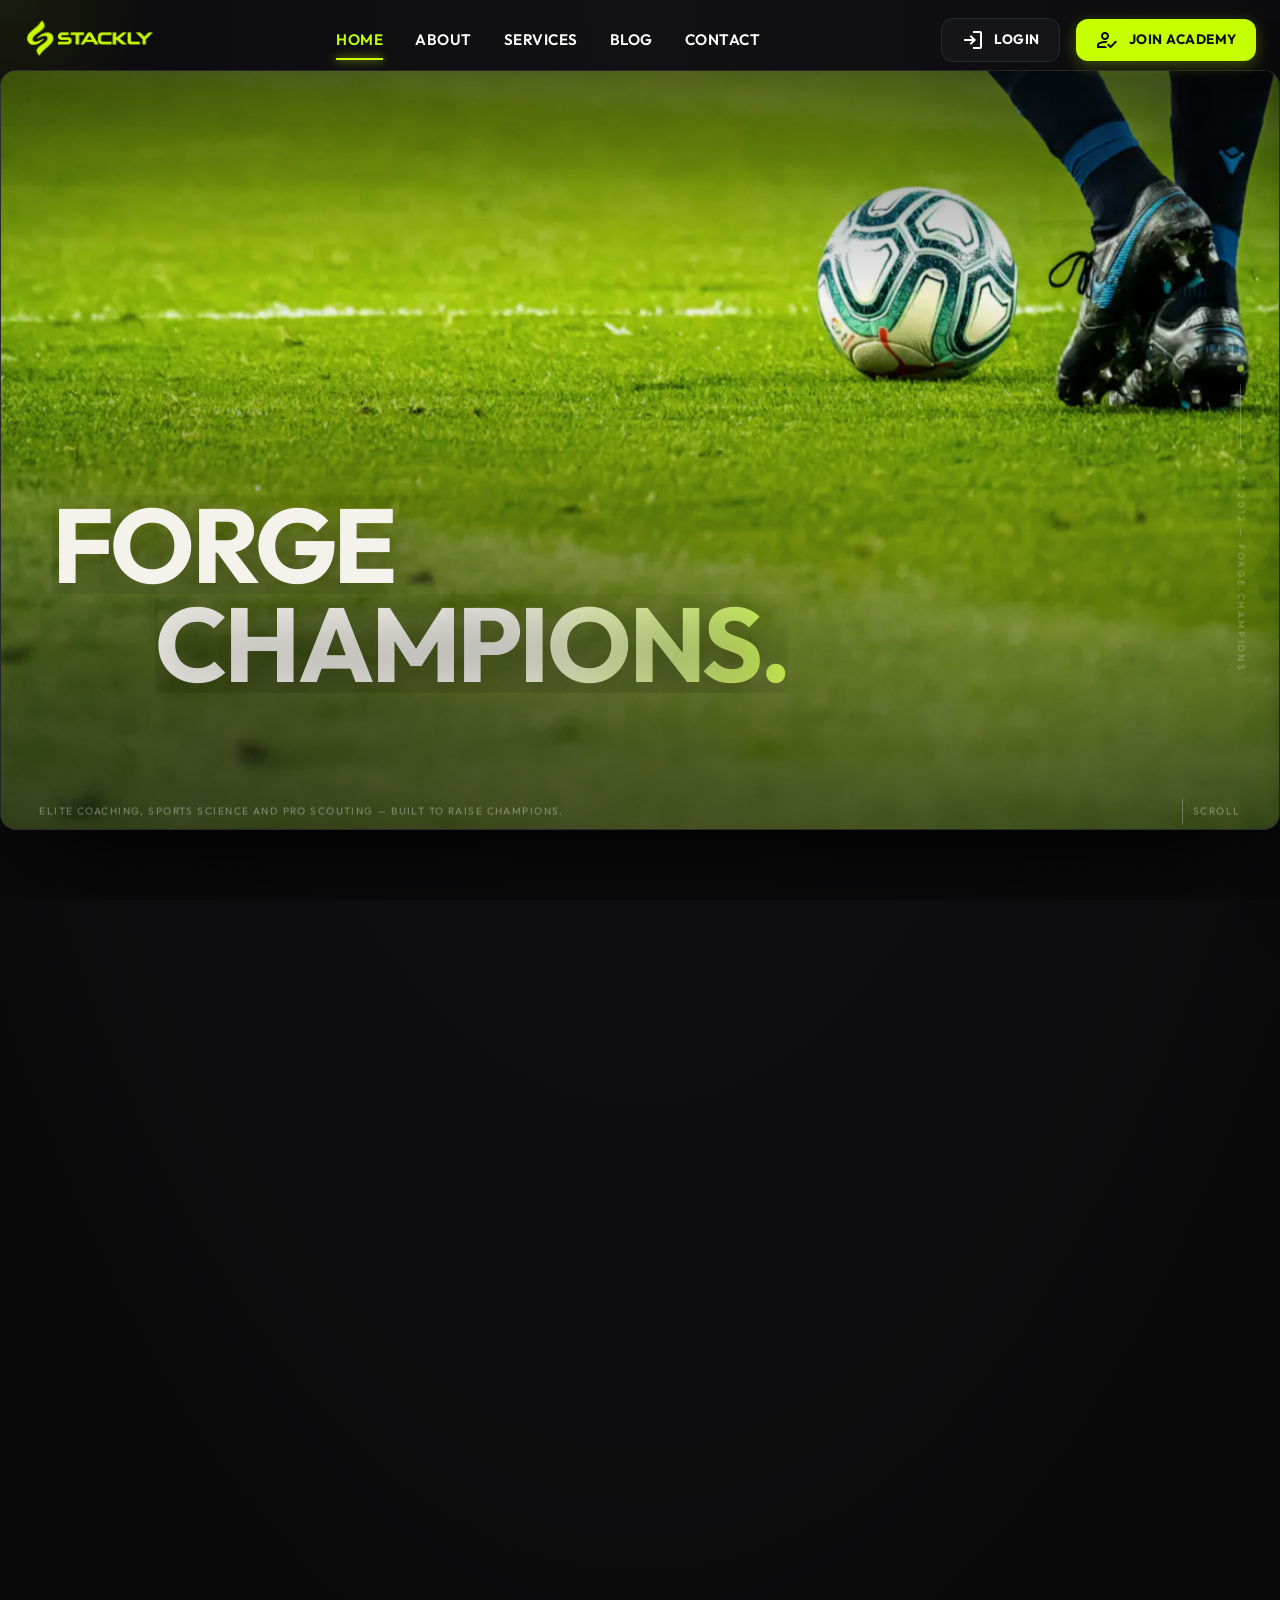
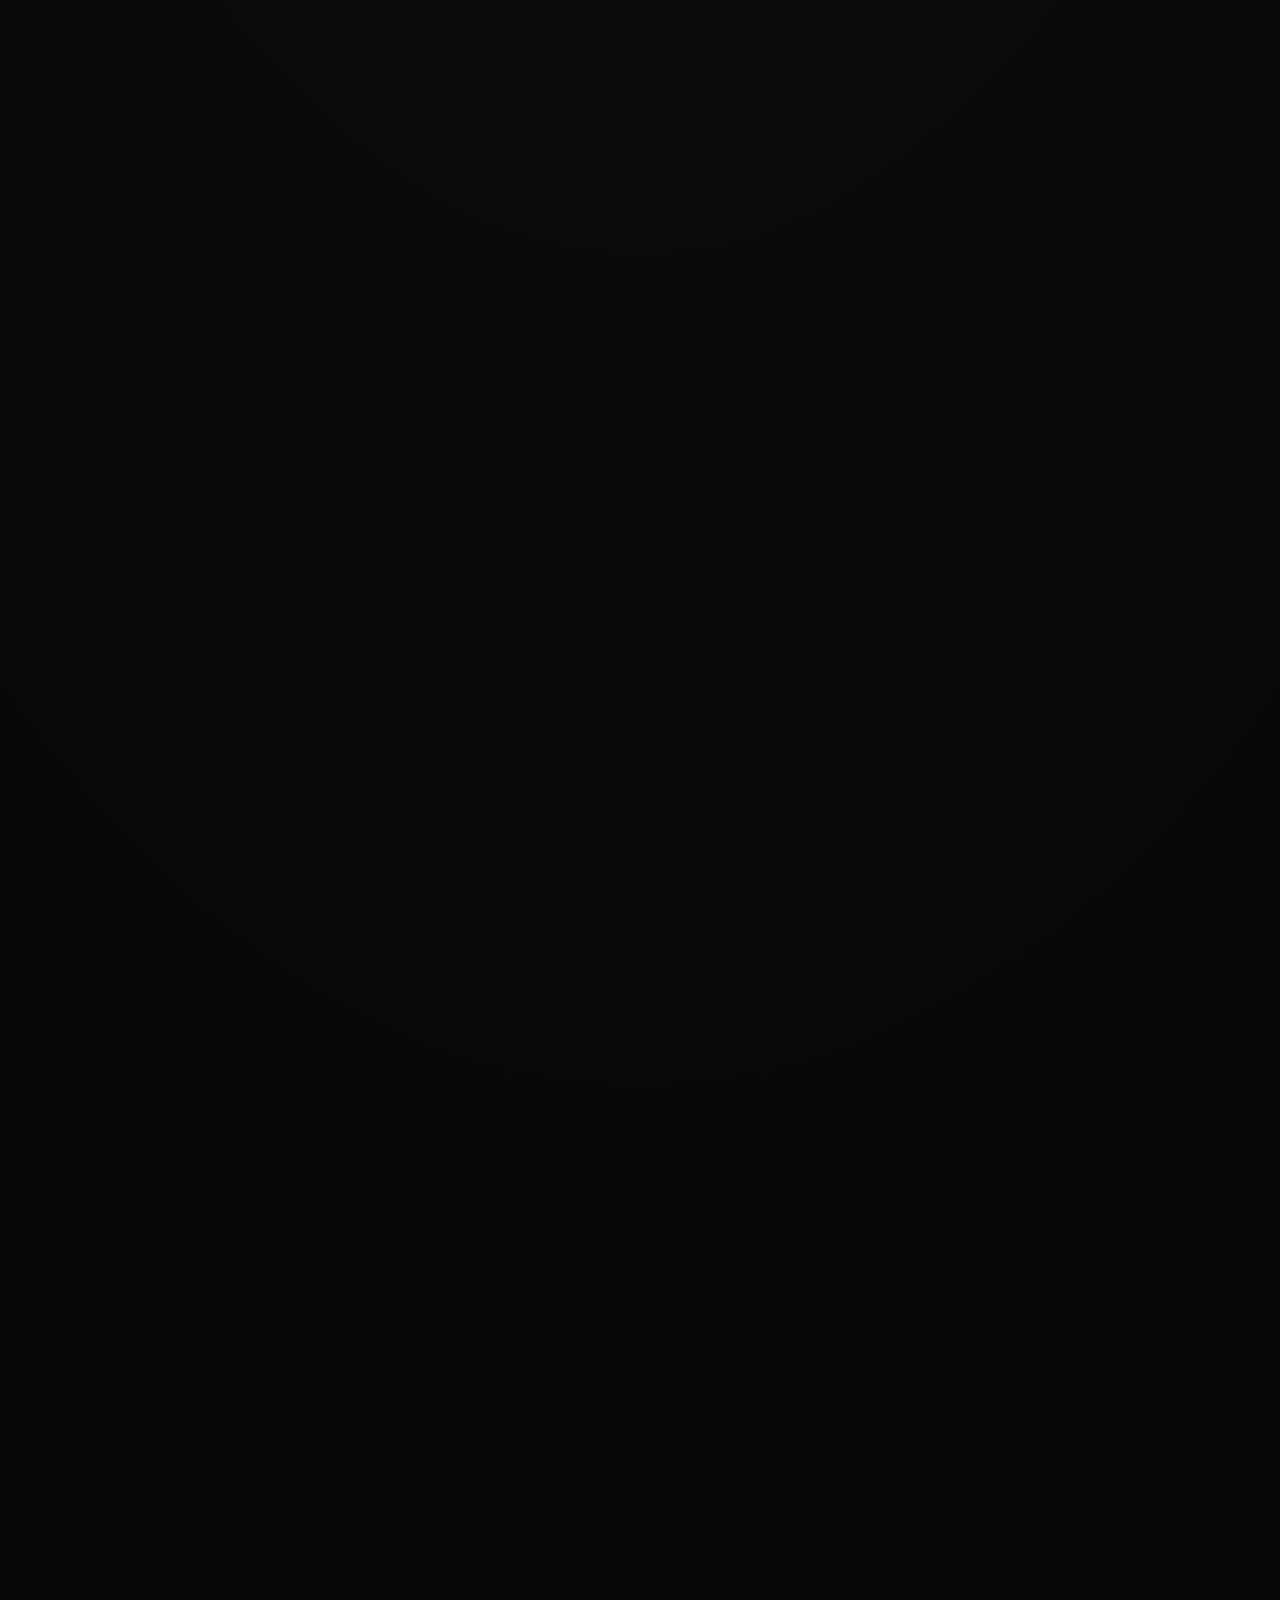
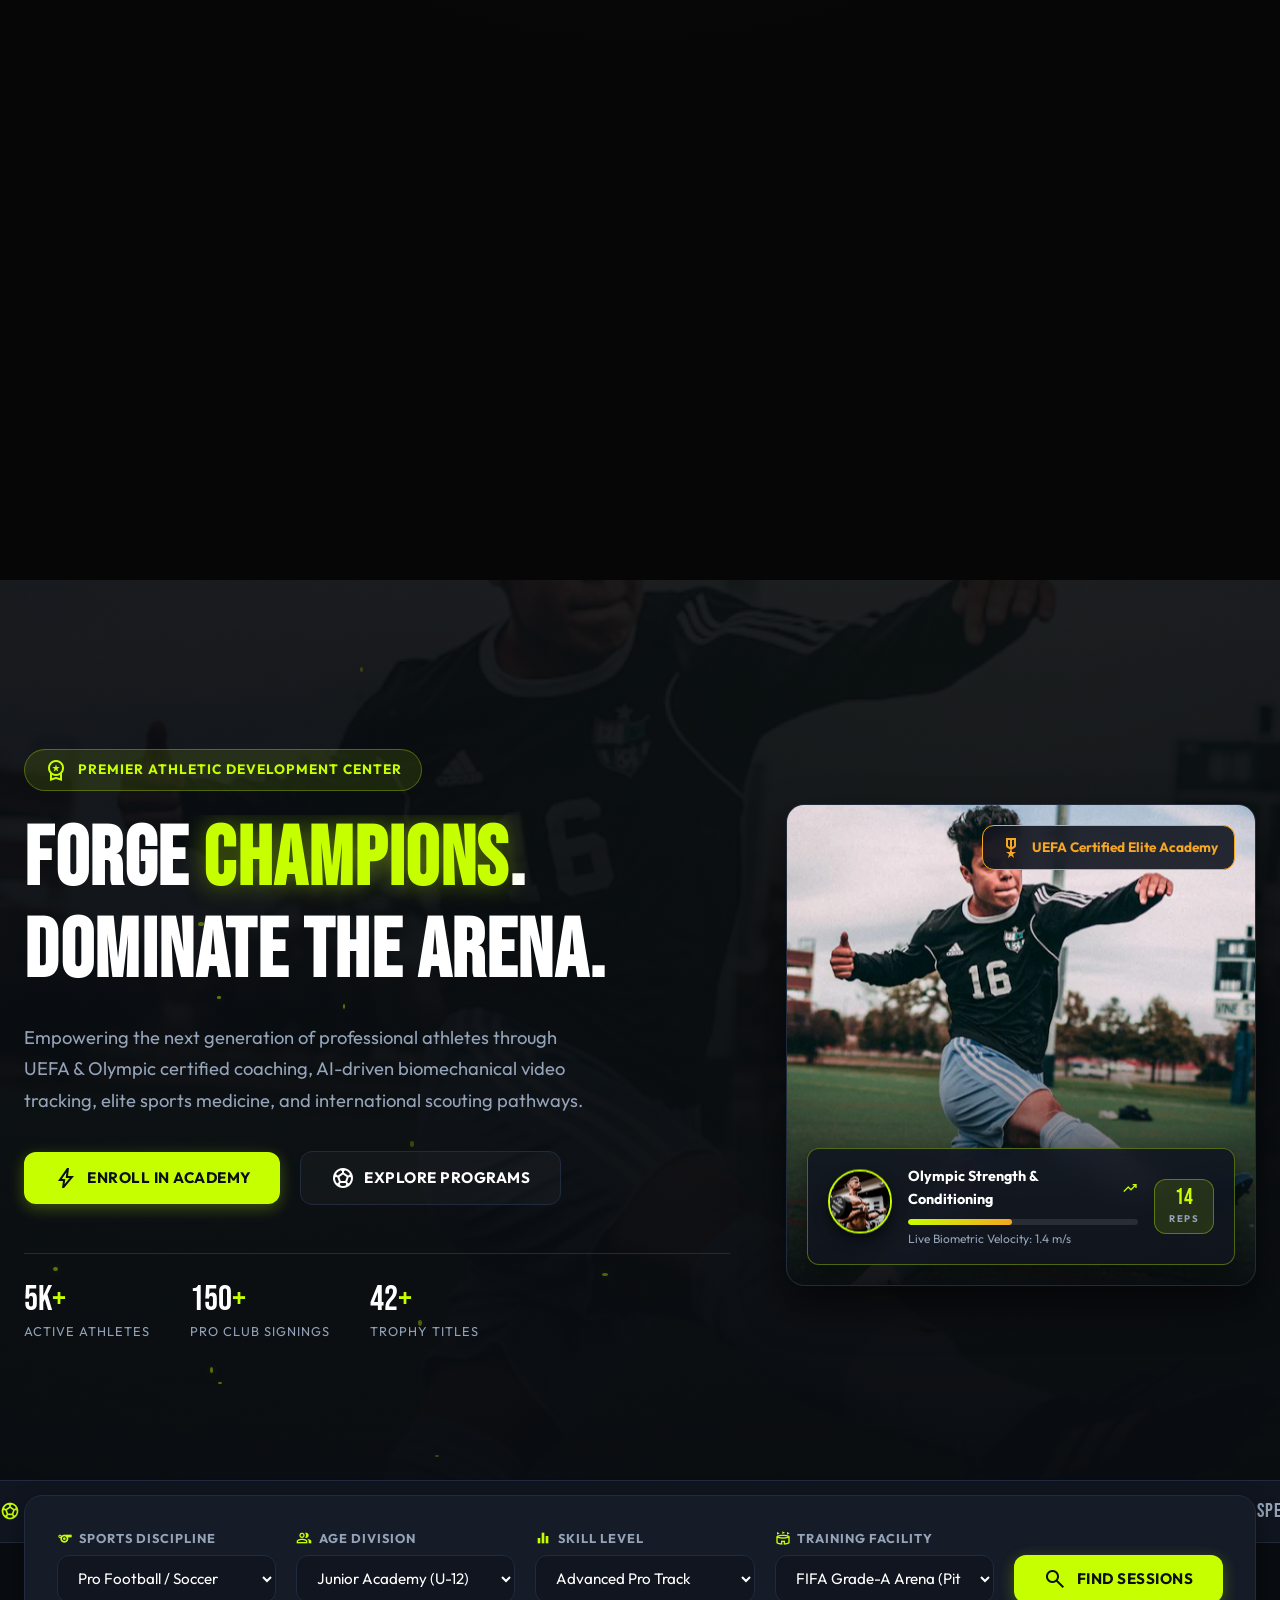
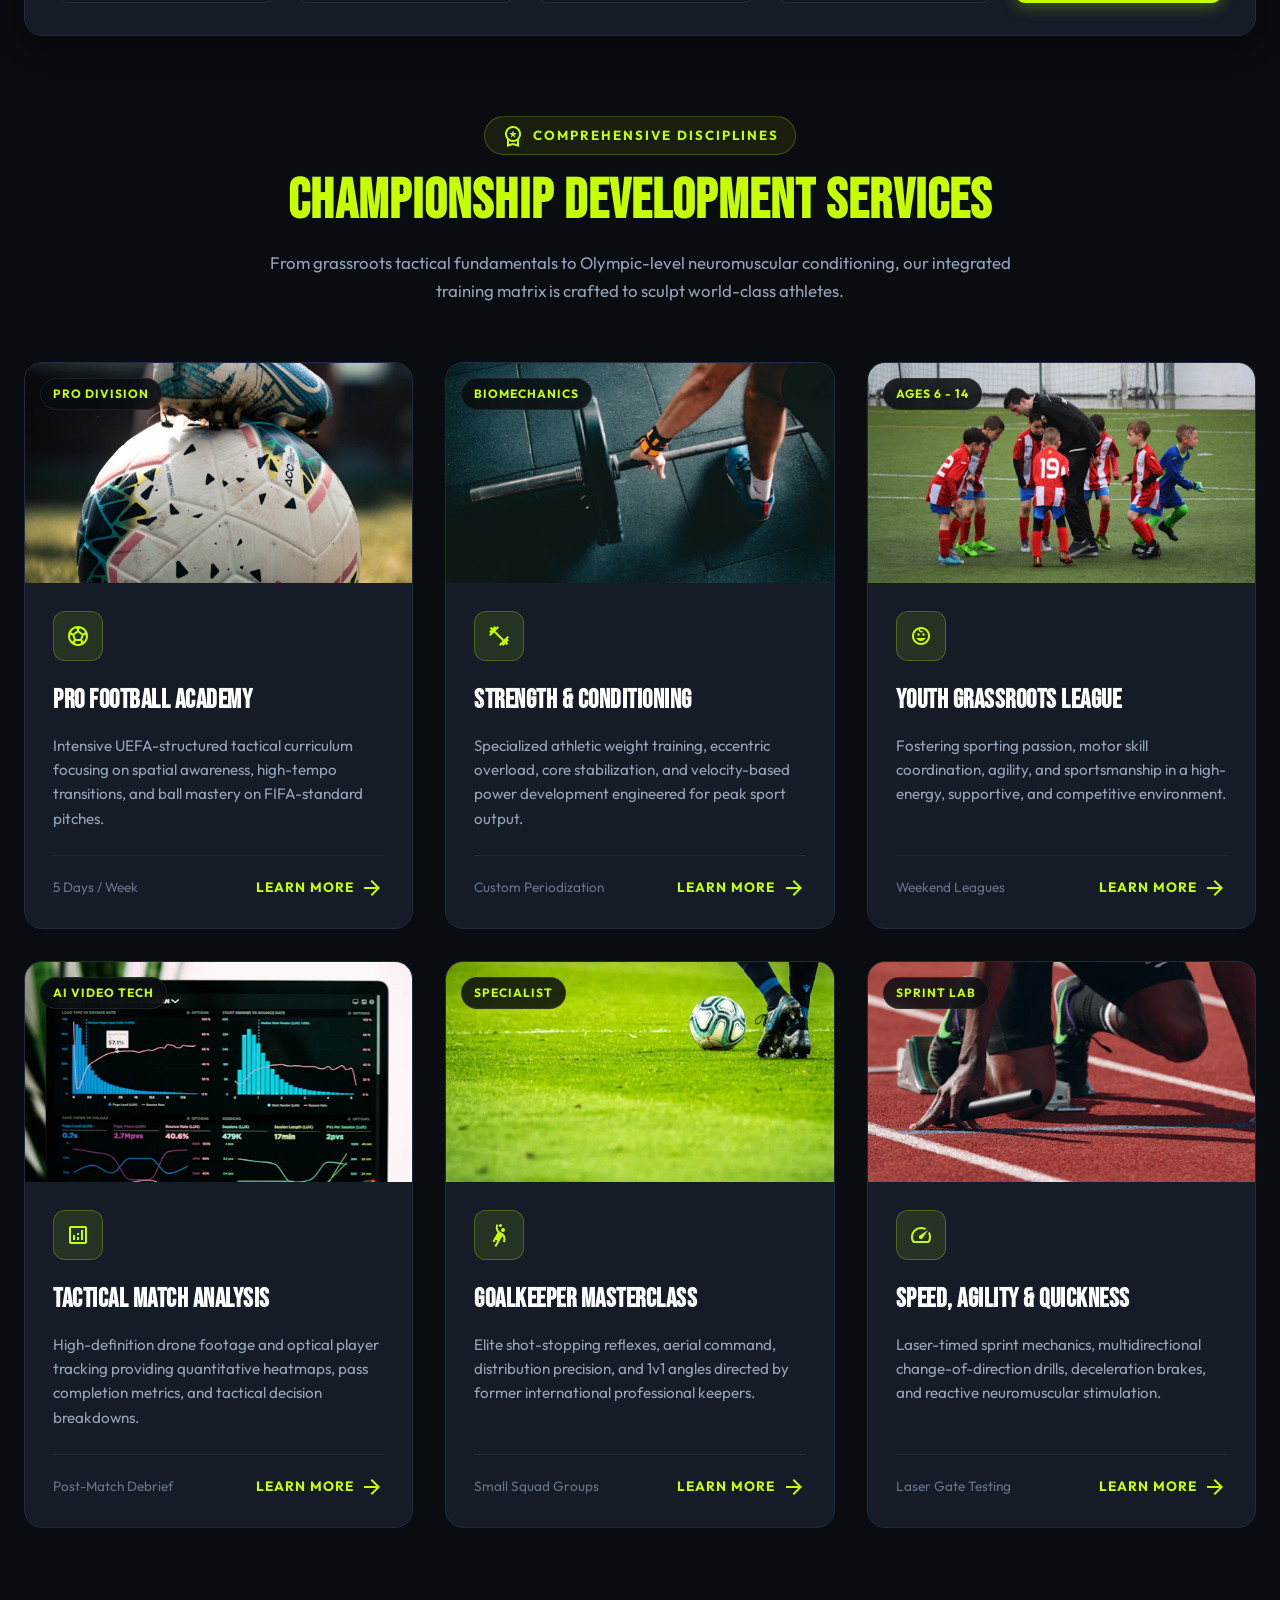
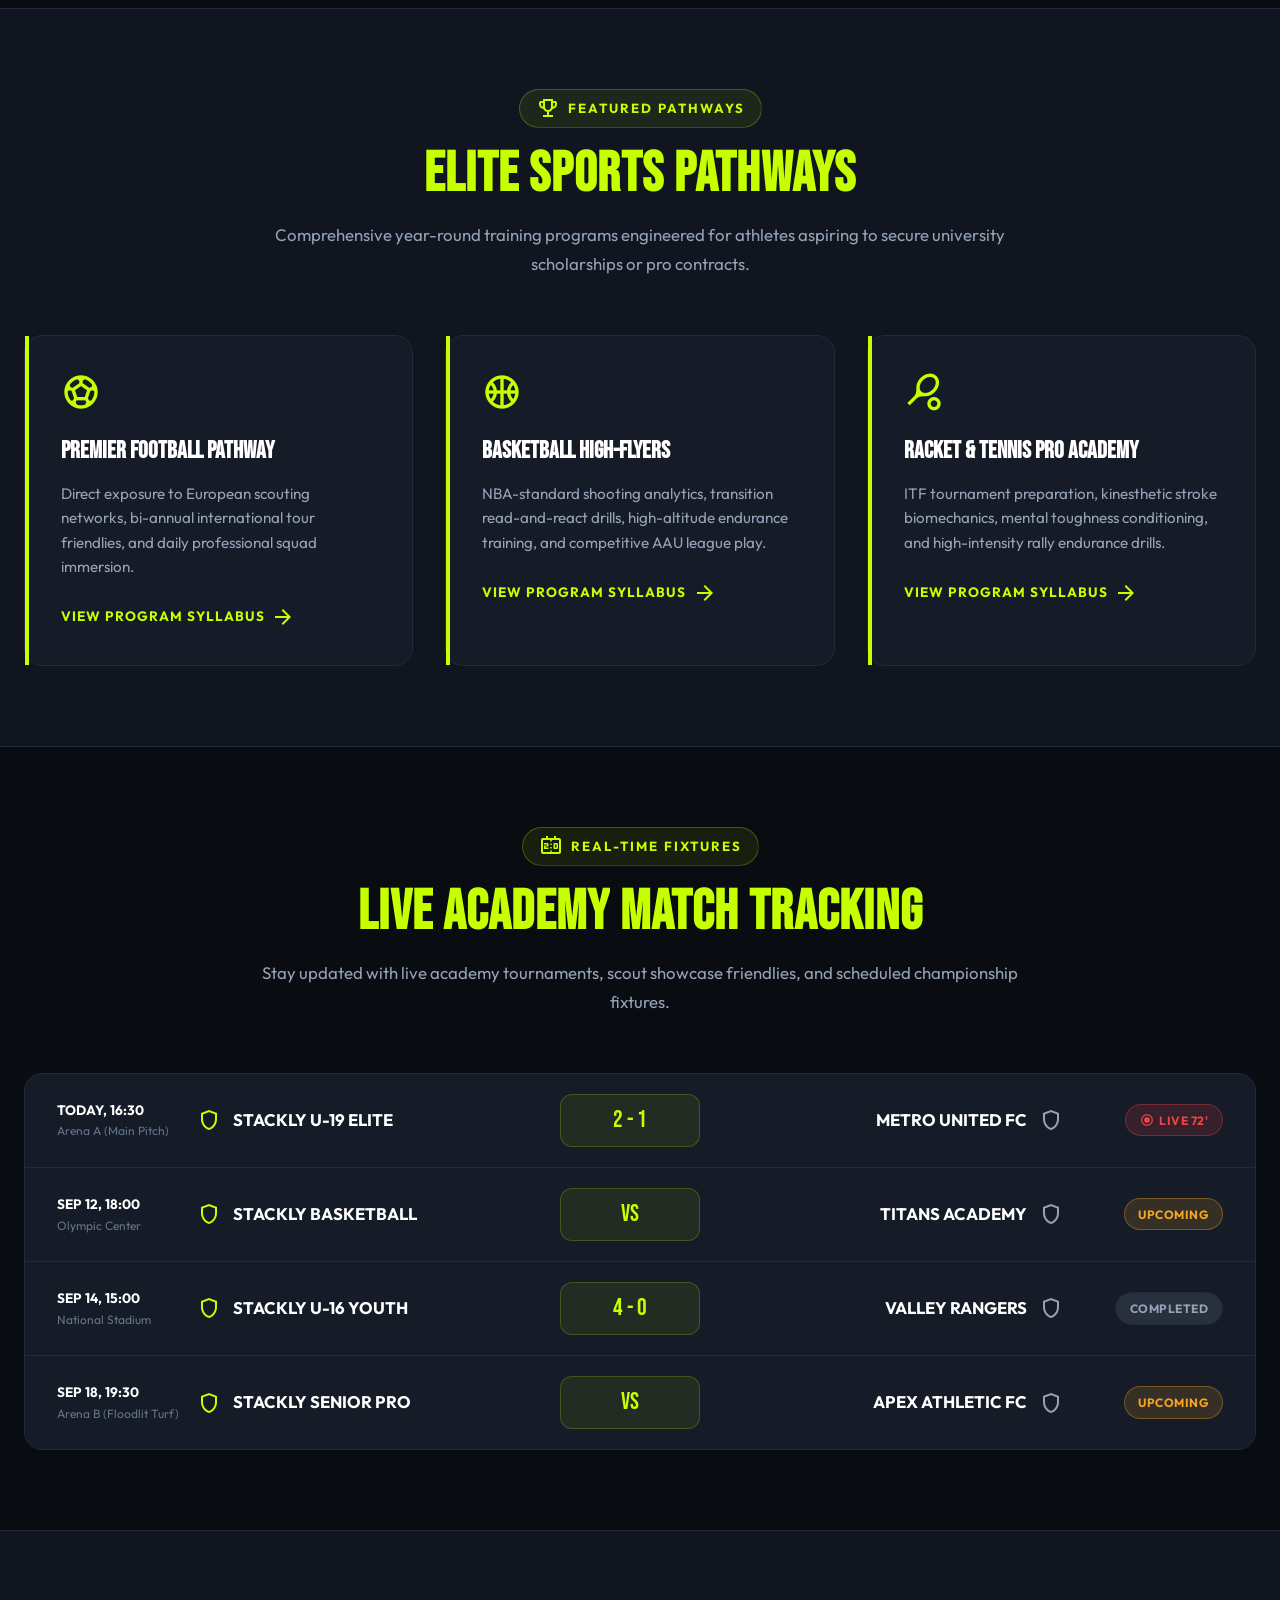
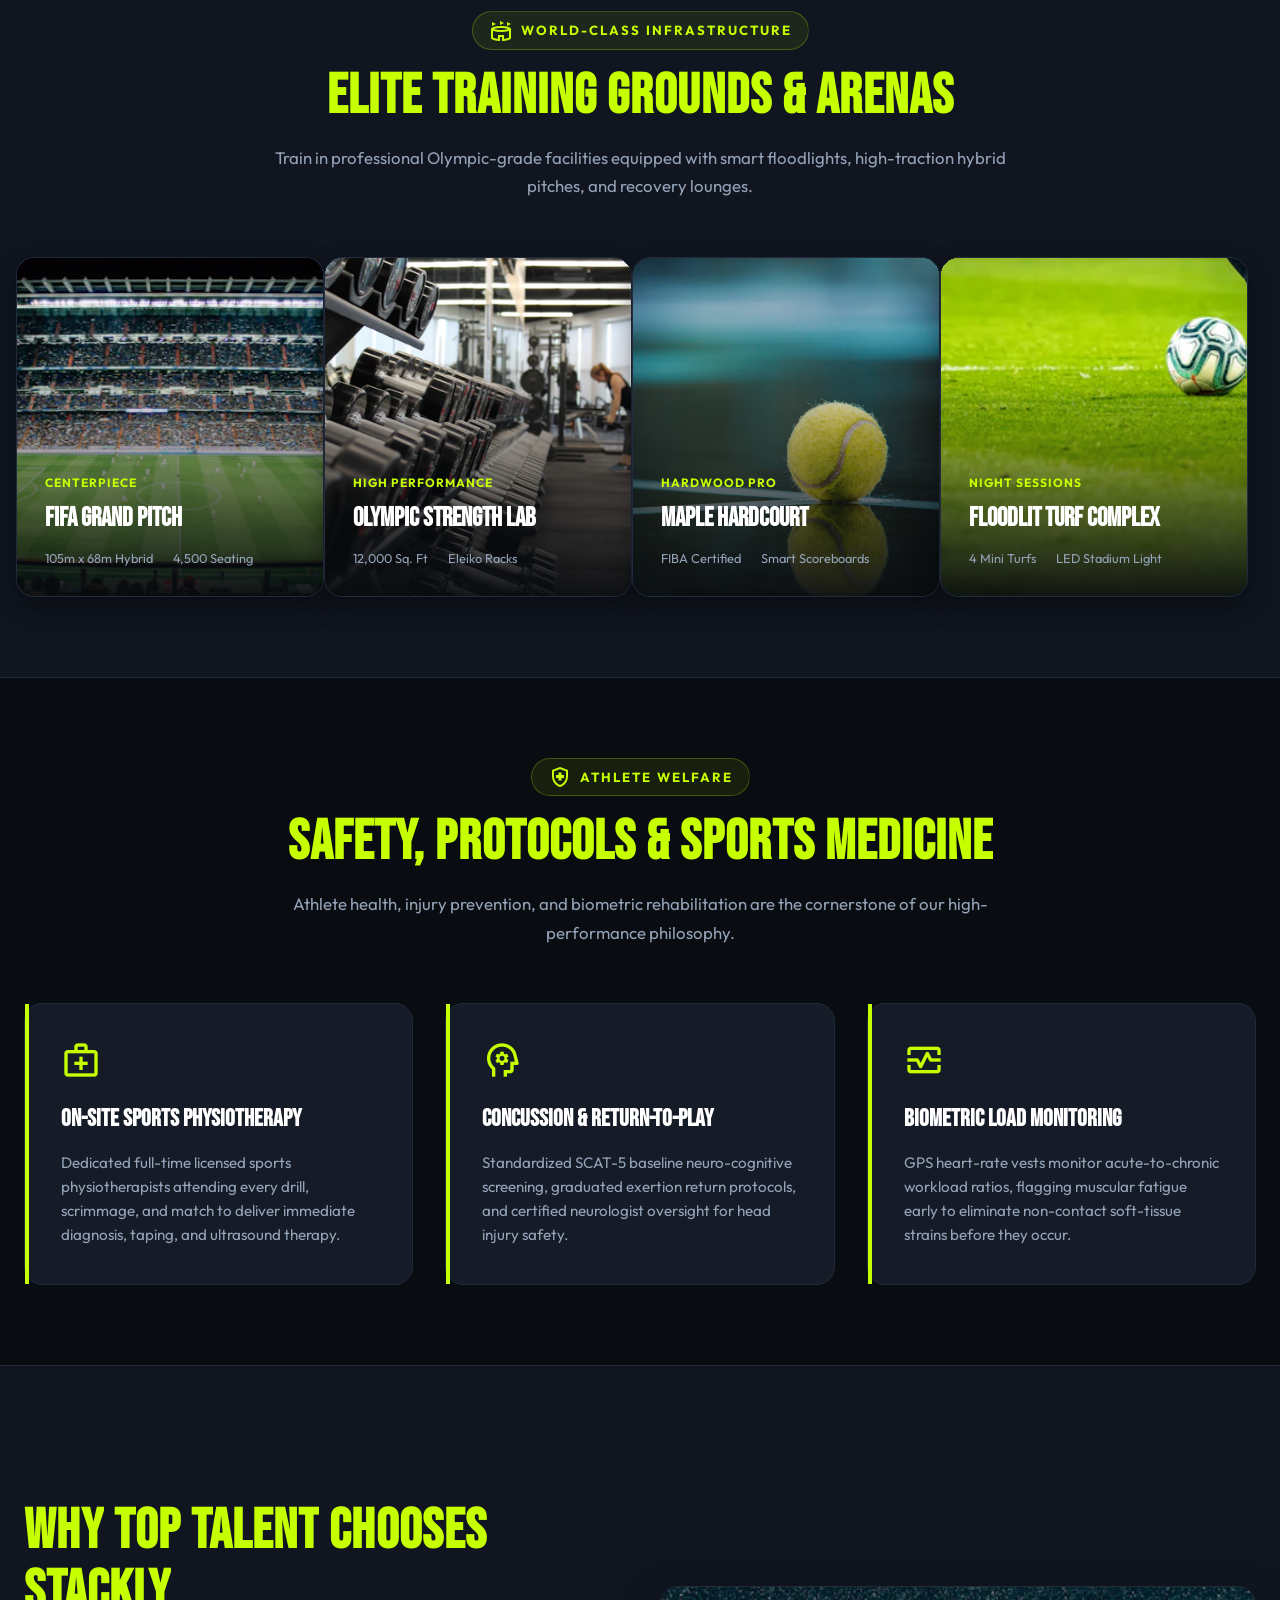
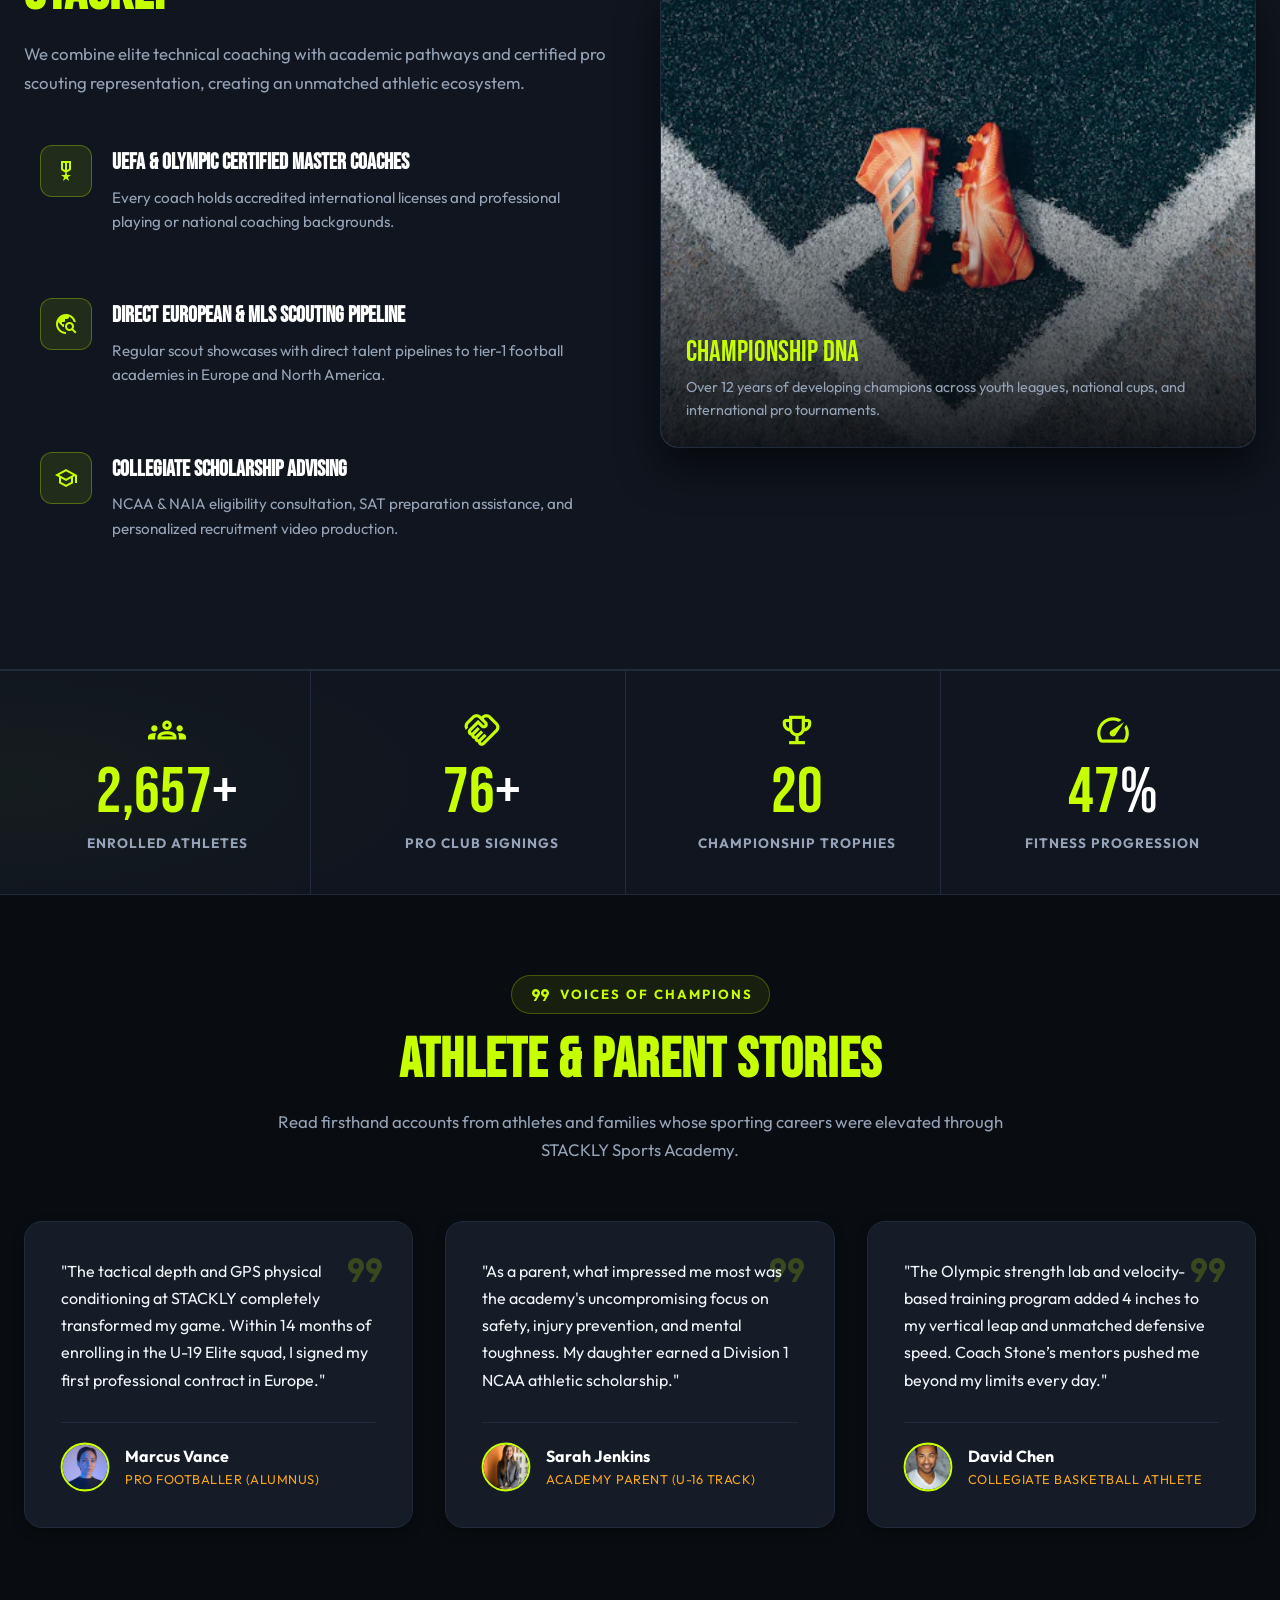
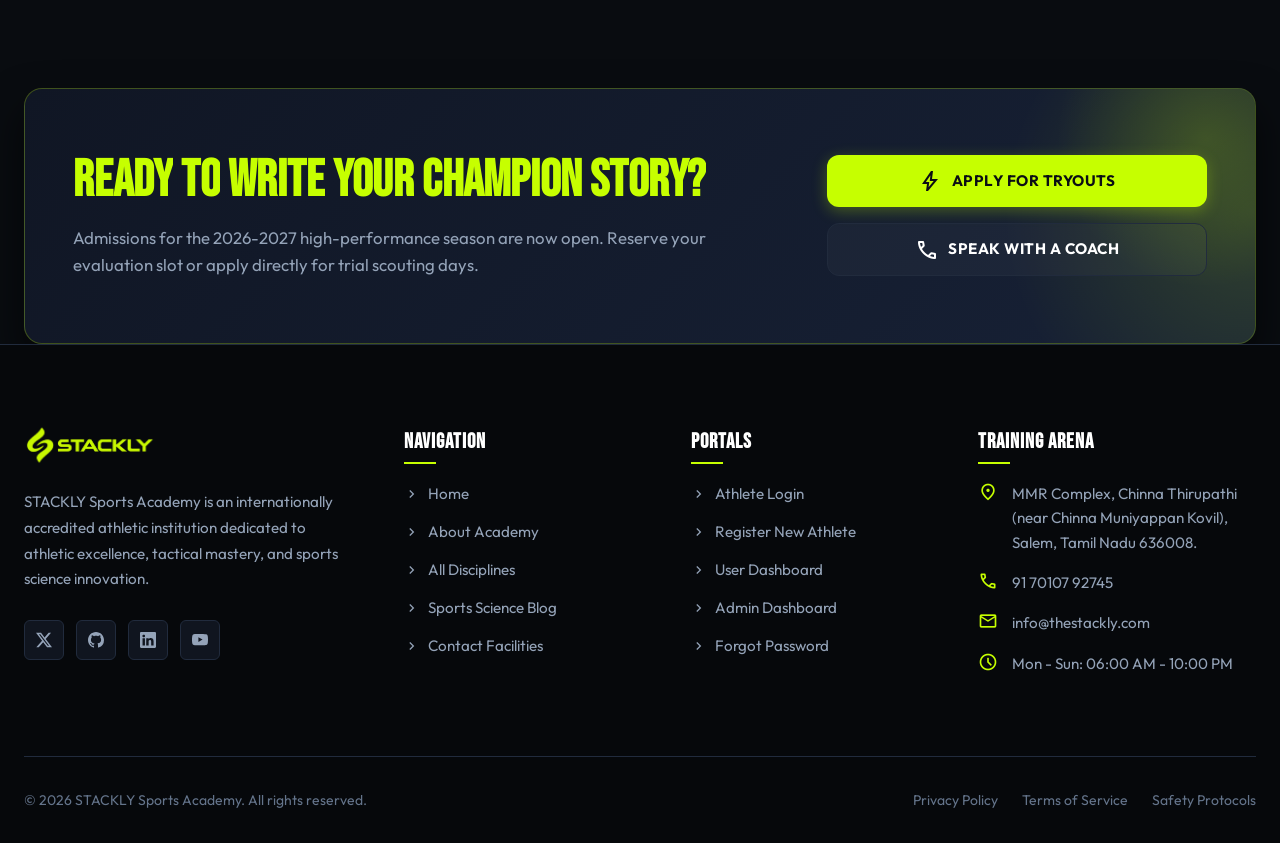
==== commit ac350b4c: "changes of major things bugs" ====
--- a/index.html
+++ b/index.html
@@ -615,7 +615,7 @@
               Direct exposure to European scouting networks, bi-annual international tour friendlies, and daily professional squad immersion.
             </p>
             <div style="margin-top:1.5rem;">
-              <a href="register.html" class="card-link">
+              <a href="./404.html" class="card-link">
                 <span>View Program Syllabus</span>
                 <span class="material-symbols-outlined">arrow_forward</span>
               </a>
@@ -629,7 +629,7 @@
               NBA-standard shooting analytics, transition read-and-react drills, high-altitude endurance training, and competitive AAU league play.
             </p>
             <div style="margin-top:1.5rem;">
-              <a href="register.html" class="card-link">
+              <a href="./404.html" class="card-link">
                 <span>View Program Syllabus</span>
                 <span class="material-symbols-outlined">arrow_forward</span>
               </a>
@@ -643,7 +643,7 @@
               ITF tournament preparation, kinesthetic stroke biomechanics, mental toughness conditioning, and high-intensity rally endurance drills.
             </p>
             <div style="margin-top:1.5rem;">
-              <a href="register.html" class="card-link">
+              <a href="./404.html" class="card-link">
                 <span>View Program Syllabus</span>
                 <span class="material-symbols-outlined">arrow_forward</span>
               </a>
@@ -1070,21 +1070,30 @@
           <p>
             STACKLY Sports Academy is an internationally accredited athletic institution dedicated to athletic excellence, tactical mastery, and sports science innovation.
           </p>
+
           <div class="footer-social-list">
-            <!-- Requirement: Until real URLs are available, every social media icon must redirect to 404.html -->
-            <a href="404.html" class="footer-social-btn" aria-label="Social Link 1">
-              <span class="material-symbols-outlined">public</span>
+            <a href="./404.html" class="footer-social-btn" aria-label="Twitter">
+              <span class="material-symbols-outlined"><svg xmlns="http://www.w3.org/2000/svg" width="16" height="16" fill="currentColor" class="bi bi-twitter-x" viewBox="0 0 16 16">
+  <path d="M12.6.75h2.454l-5.36 6.142L16 15.25h-4.937l-3.867-5.07-4.425 5.07H.316l5.733-6.57L0 .75h5.063l3.495 4.633L12.601.75Zm-.86 13.028h1.36L4.323 2.145H2.865z"/>
+</svg></span>
             </a>
-            <a href="404.html" class="footer-social-btn" aria-label="Social Link 2">
-              <span class="material-symbols-outlined">share</span>
+            <a href="./404.html" class="footer-social-btn" aria-label="GitHub">
+              <span class="material-symbols-outlined"><svg xmlns="http://www.w3.org/2000/svg" width="16" height="16" fill="currentColor" class="bi bi-github" viewBox="0 0 16 16">
+  <path d="M8 0C3.58 0 0 3.58 0 8c0 3.54 2.29 6.53 5.47 7.59.4.07.55-.17.55-.38 0-.19-.01-.82-.01-1.49-2.01.37-2.53-.49-2.69-.94-.09-.23-.48-.94-.82-1.13-.28-.15-.68-.52-.01-.53.63-.01 1.08.58 1.23.82.72 1.21 1.87.87 2.33.66.07-.52.28-.87.51-1.07-1.78-.2-3.64-.89-3.64-3.95 0-.87.31-1.59.82-2.15-.08-.2-.36-1.02.08-2.12 0 0 .67-.21 2.2.82.64-.18 1.32-.27 2-.27s1.36.09 2 .27c1.53-1.04 2.2-.82 2.2-.82.44 1.1.16 1.92.08 2.12.51.56.82 1.27.82 2.15 0 3.07-1.87 3.75-3.65 3.95.29.25.54.73.54 1.48 0 1.07-.01 1.93-.01 2.2 0 .21.15.46.55.38A8.01 8.01 0 0 0 16 8c0-4.42-3.58-8-8-8"/>
+</svg></span>
             </a>
-            <a href="404.html" class="footer-social-btn" aria-label="Social Link 3">
-              <span class="material-symbols-outlined">ondemand_video</span>
+            <a href="./404.html" class="footer-social-btn" aria-label="LinkedIn">
+              <span class="material-symbols-outlined"><svg xmlns="http://www.w3.org/2000/svg" width="16" height="16" fill="currentColor" class="bi bi-linkedin" viewBox="0 0 16 16">
+  <path d="M0 1.146C0 .513.526 0 1.175 0h13.65C15.474 0 16 .513 16 1.146v13.708c0 .633-.526 1.146-1.175 1.146H1.175C.526 16 0 15.487 0 14.854zm4.943 12.248V6.169H2.542v7.225zm-1.2-8.212c.837 0 1.358-.554 1.358-1.248-.015-.709-.52-1.248-1.342-1.248S2.4 3.226 2.4 3.934c0 .694.521 1.248 1.327 1.248zm4.908 8.212V9.359c0-.216.016-.432.08-.586.173-.431.568-.878 1.232-.878.869 0 1.216.662 1.216 1.634v3.865h2.401V9.25c0-2.22-1.184-3.252-2.764-3.252-1.274 0-1.845.7-2.165 1.193v.025h-.016l.016-.025V6.169h-2.4c.03.678 0 7.225 0 7.225z"/>
+</svg></span>
             </a>
-            <a href="404.html" class="footer-social-btn" aria-label="Social Link 4">
-              <span class="material-symbols-outlined">forum</span>
+            <a href="./404.html" class="footer-social-btn" aria-label="YouTube">
+              <span class="material-symbols-outlined"><svg xmlns="http://www.w3.org/2000/svg" width="16" height="16" fill="currentColor" class="bi bi-youtube" viewBox="0 0 16 16">
+  <path d="M8.051 1.999h.089c.822.003 4.987.033 6.11.335a2.01 2.01 0 0 1 1.415 1.42c.101.38.172.883.22 1.402l.01.104.022.26.008.104c.065.914.073 1.77.074 1.957v.075c-.001.194-.01 1.108-.082 2.06l-.008.105-.009.104c-.05.572-.124 1.14-.235 1.558a2.01 2.01 0 0 1-1.415 1.42c-1.16.312-5.569.334-6.18.335h-.142c-.309 0-1.587-.006-2.927-.052l-.17-.006-.087-.004-.171-.007-.171-.007c-1.11-.049-2.167-.128-2.654-.26a2.01 2.01 0 0 1-1.415-1.419c-.111-.417-.185-.986-.235-1.558L.09 9.82l-.008-.104A31 31 0 0 1 0 7.68v-.123c.002-.215.01-.958.064-1.778l.007-.103.003-.052.008-.104.022-.26.01-.104c.048-.519.119-1.023.22-1.402a2.01 2.01 0 0 1 1.415-1.42c.487-.13 1.544-.21 2.654-.26l.17-.007.172-.006.086-.003.171-.007A100 100 0 0 1 7.858 2zM6.4 5.209v4.818l4.157-2.408z"/>
+</svg></span>
             </a>
           </div>
+
         </div>
 
         <!-- Quick Links -->
@@ -1116,15 +1125,15 @@
           <h4 class="footer-column-title">Training Arena</h4>
           <div class="footer-contact-item">
             <span class="material-symbols-outlined">location_on</span>
-            <span>Olympic Boulevard 4500, Elite Stadium Complex, Arena Gate 4</span>
+            <span>MMR Complex, Chinna Thirupathi (near Chinna Muniyappan Kovil), Salem, Tamil Nadu 636008.</span>
           </div>
           <div class="footer-contact-item">
             <span class="material-symbols-outlined">call</span>
-            <span>+1 (800) 555-STACKLY</span>
+            <span>91 70107 92745</span>
           </div>
           <div class="footer-contact-item">
             <span class="material-symbols-outlined">mail</span>
-            <span>admissions@stacklyacademy.com</span>
+            <span>info@thestackly.com</span>
           </div>
           <div class="footer-contact-item">
             <span class="material-symbols-outlined">schedule</span>
--- a/css/style.css
+++ b/css/style.css
@@ -387,7 +387,7 @@
 .nav-link {
   font-size: 0.95rem;
   font-weight: 600;
-  color: var(--text-secondary);
+  color: #fff;
   position: relative;
   padding: 0.5rem 0;
   text-transform: uppercase;
@@ -970,12 +970,33 @@
   padding: 0.8rem 1rem;
   border-radius: var(--radius-md);
   font-size: 0.95rem;
-  transition: border-color var(--transition-fast);
+  transition: border-color var(--transition-fast), box-shadow var(--transition-fast);
 }
 
 .form-control:focus, .form-select:focus {
   border-color: var(--accent-volt);
   box-shadow: 0 0 0 2px var(--accent-volt-glow);
+}
+
+.form-control.input-error,
+.form-select.input-error {
+  border-color: #ef4444;
+  background-color: rgba(239, 68, 68, 0.05);
+}
+
+.form-control.input-error:focus,
+.form-select.input-error:focus {
+  border-color: #ef4444;
+  box-shadow: 0 0 0 2px rgba(239, 68, 68, 0.2);
+}
+
+.field-error-msg {
+  display: block;
+  font-size: 0.75rem;
+  margin-top: 0.4rem;
+  color: #ef4444;
+  font-weight: 500;
+  min-height: 1rem;
 }
 
 .form-select option {
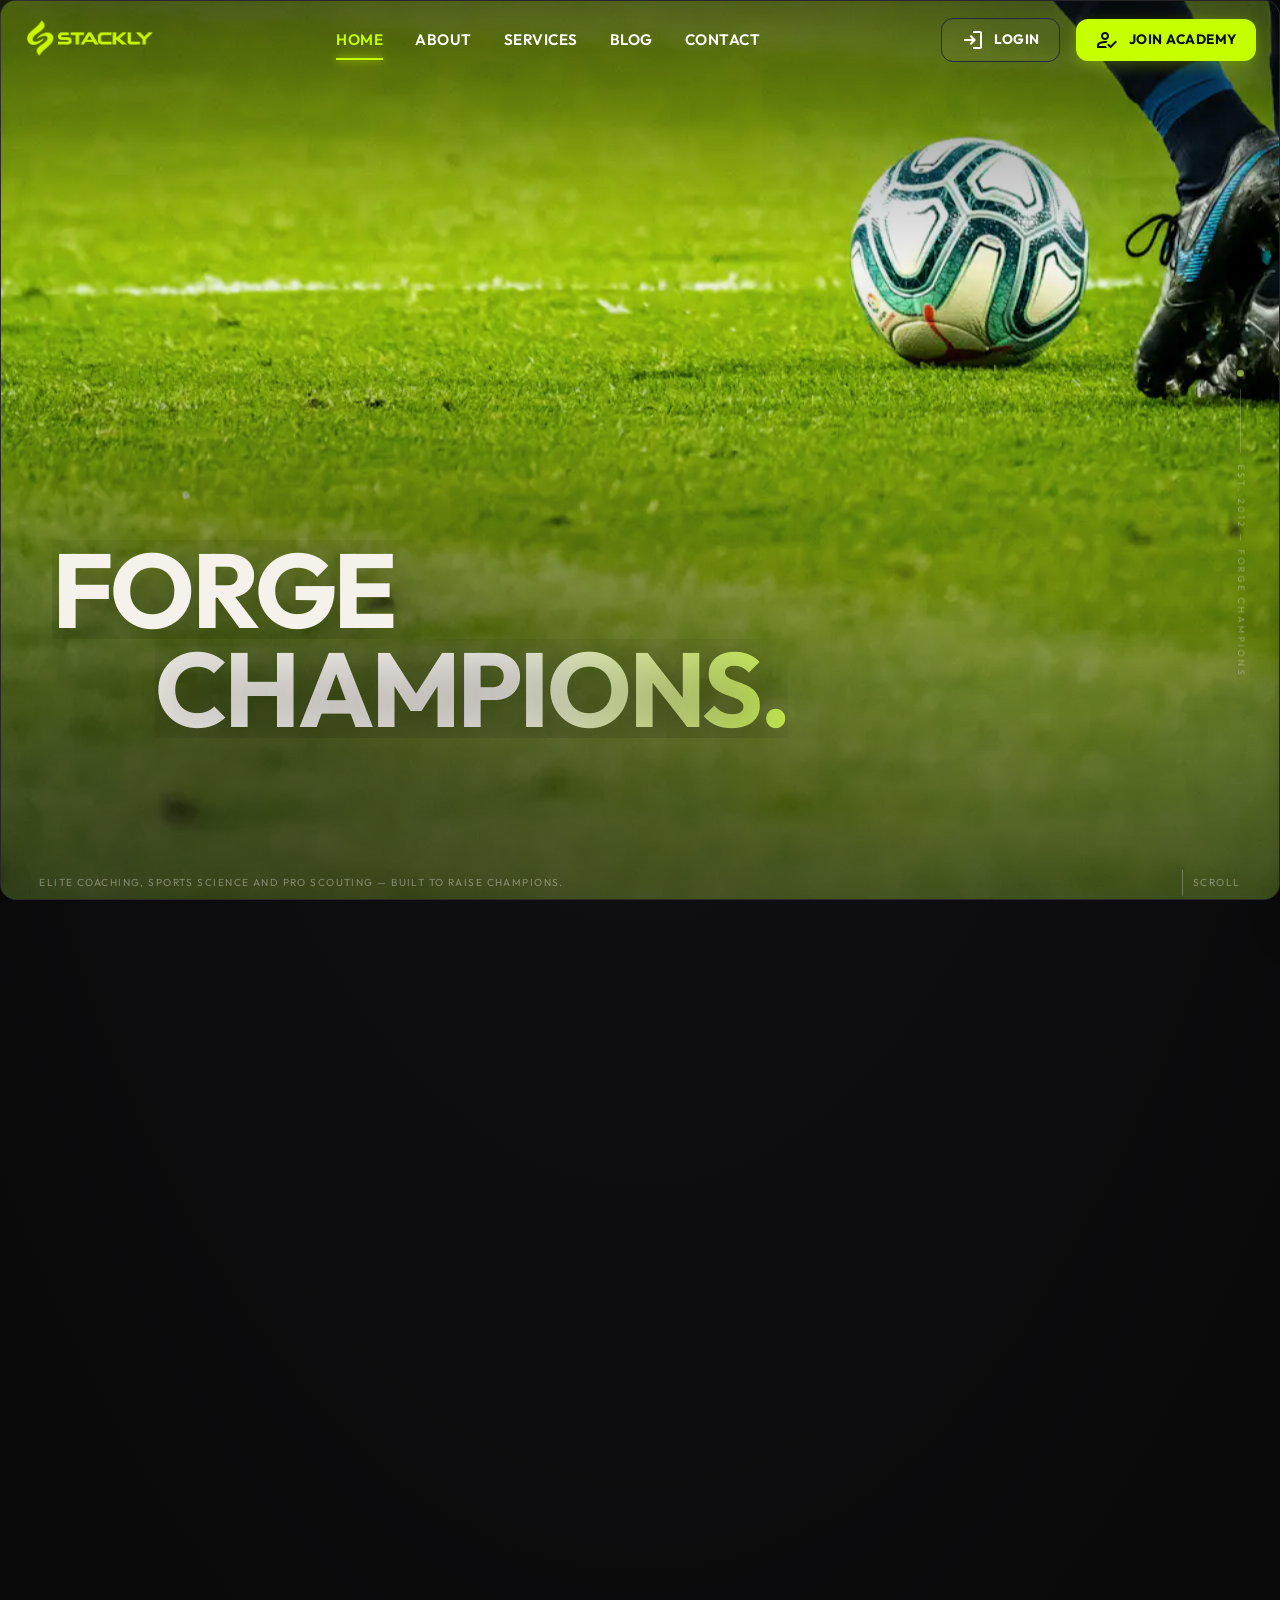
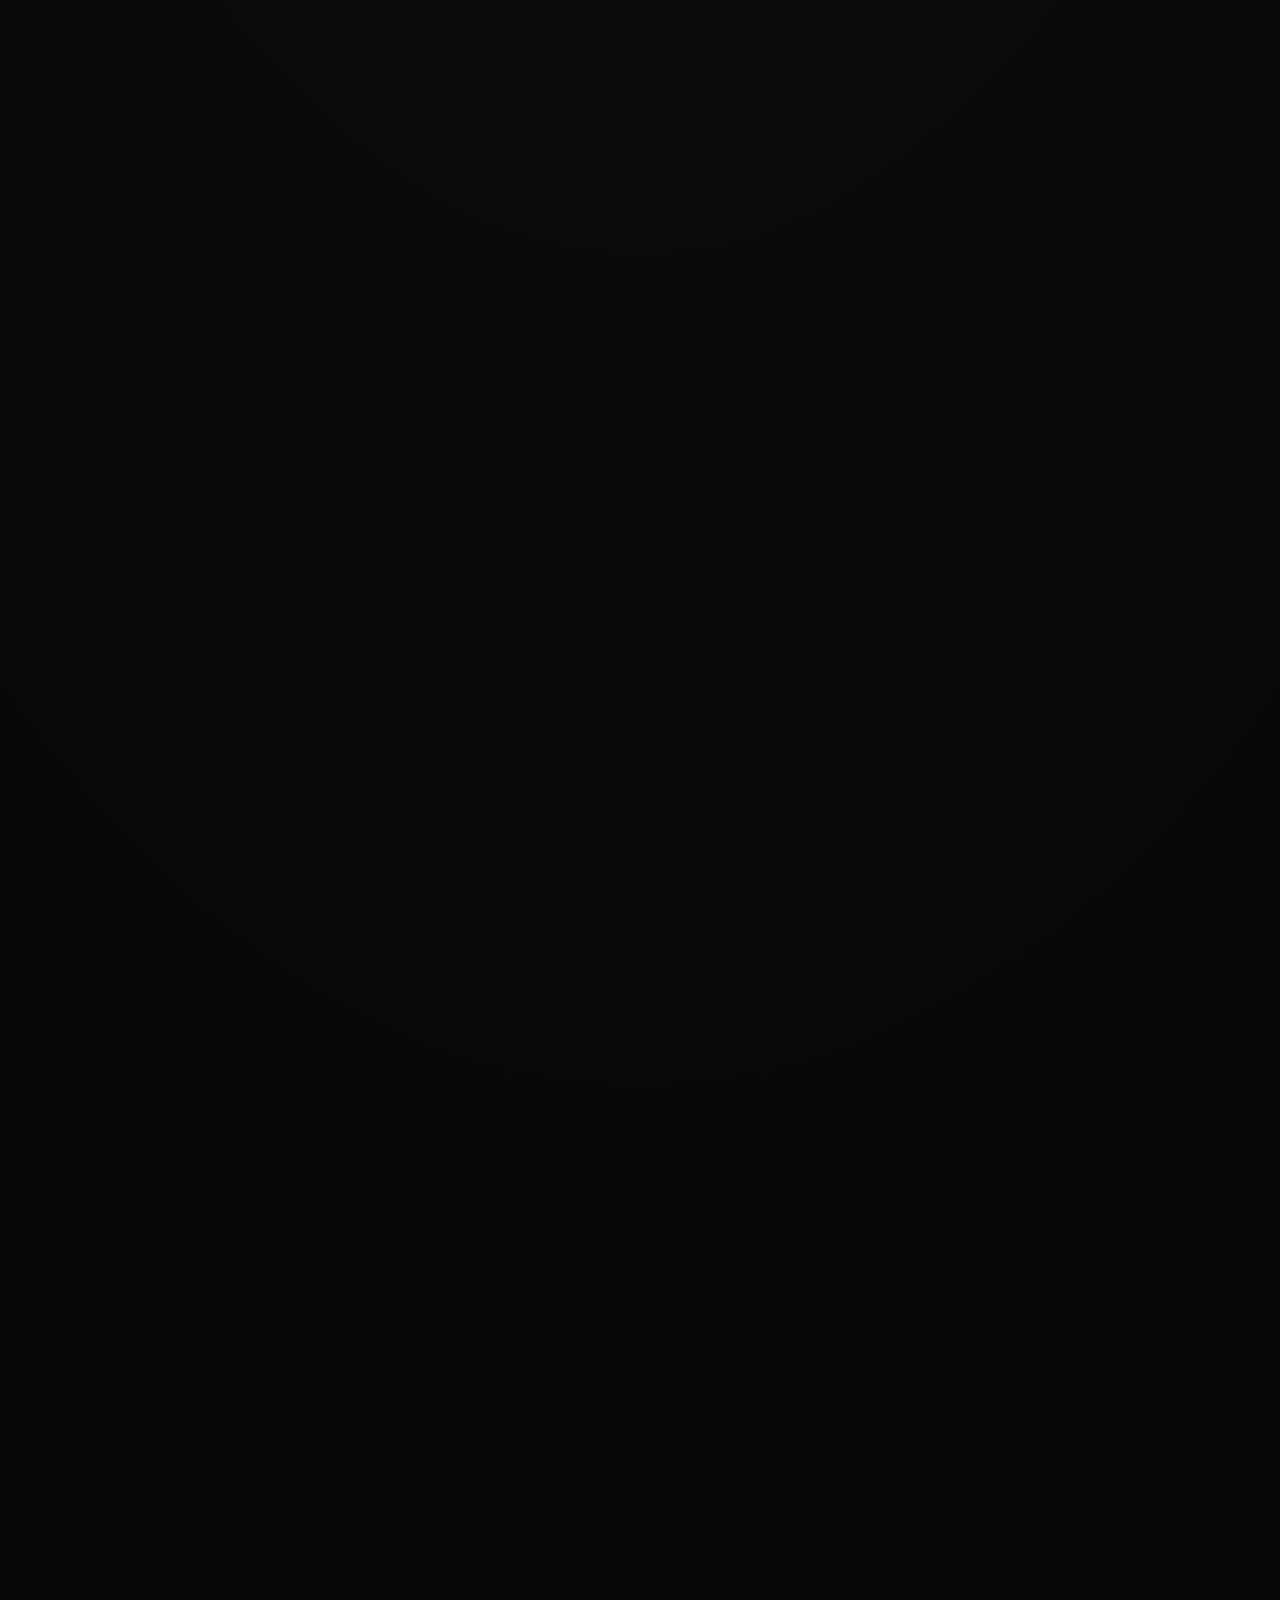
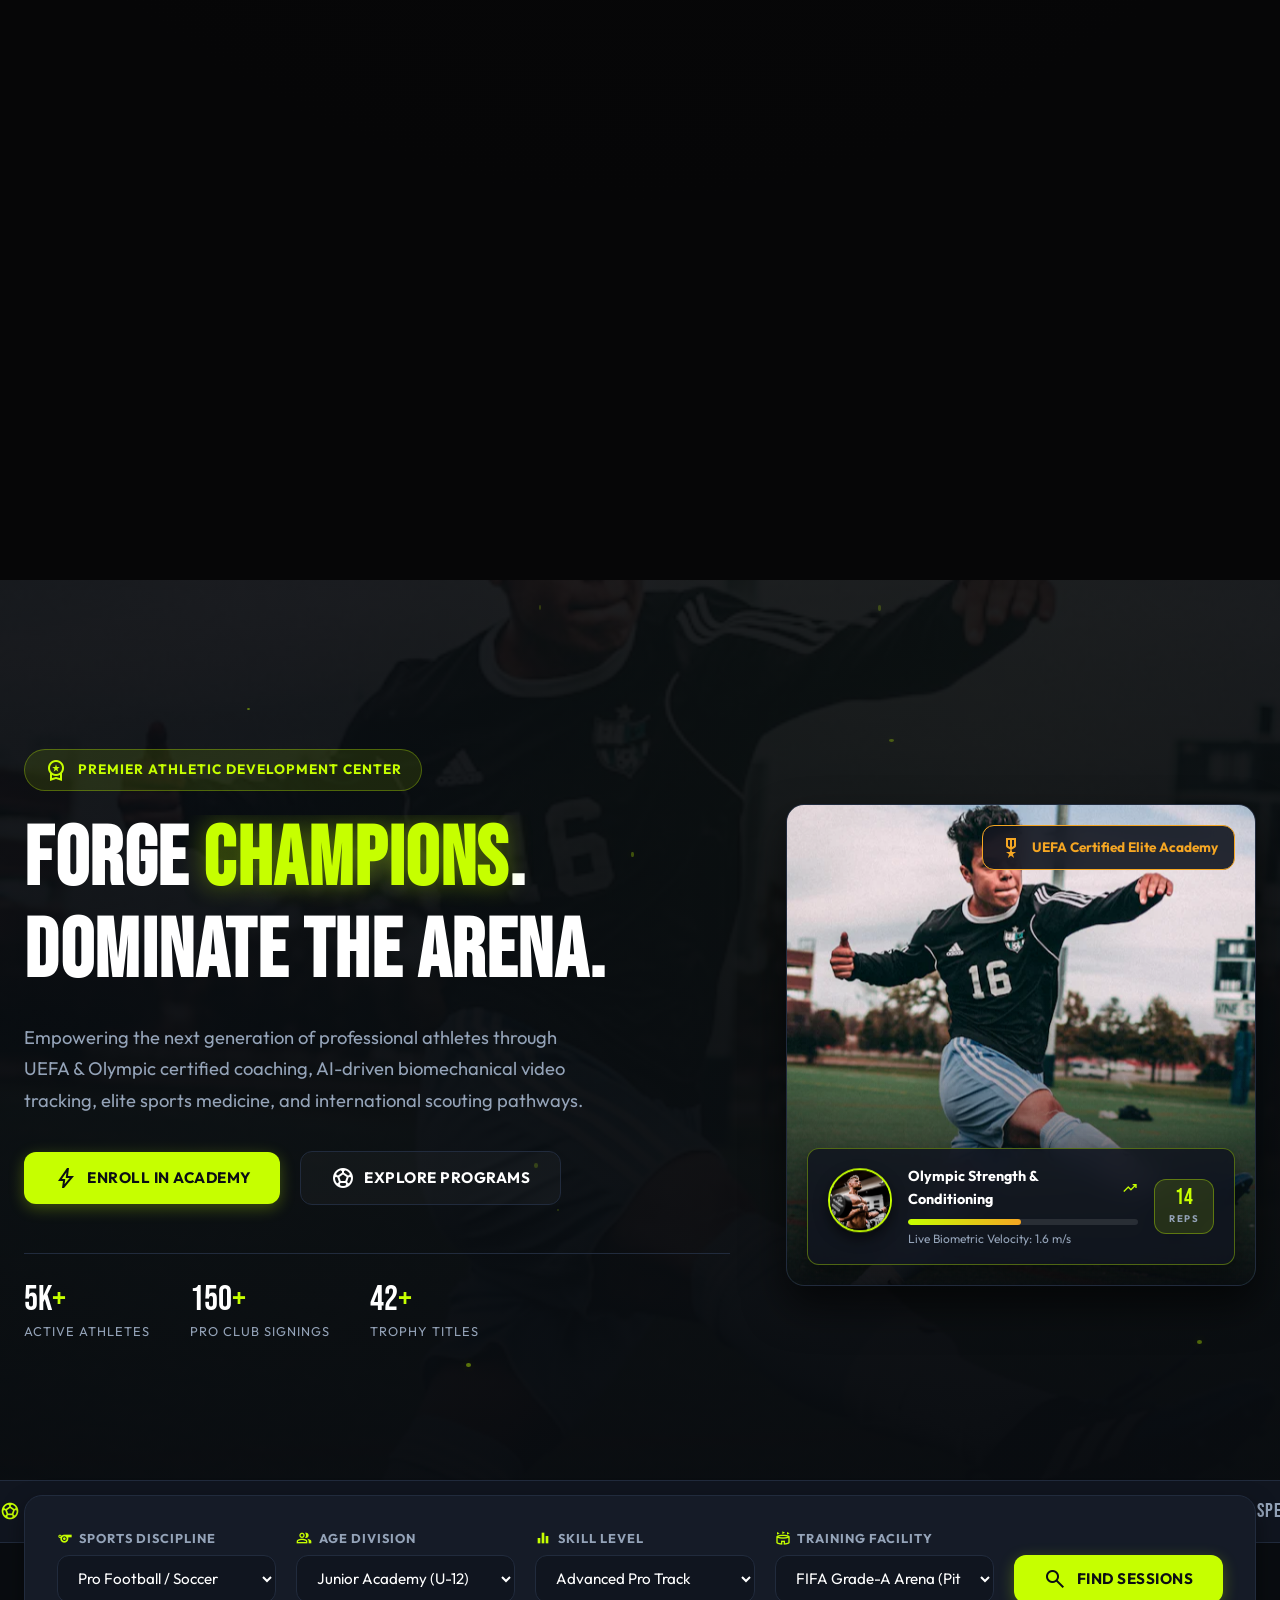
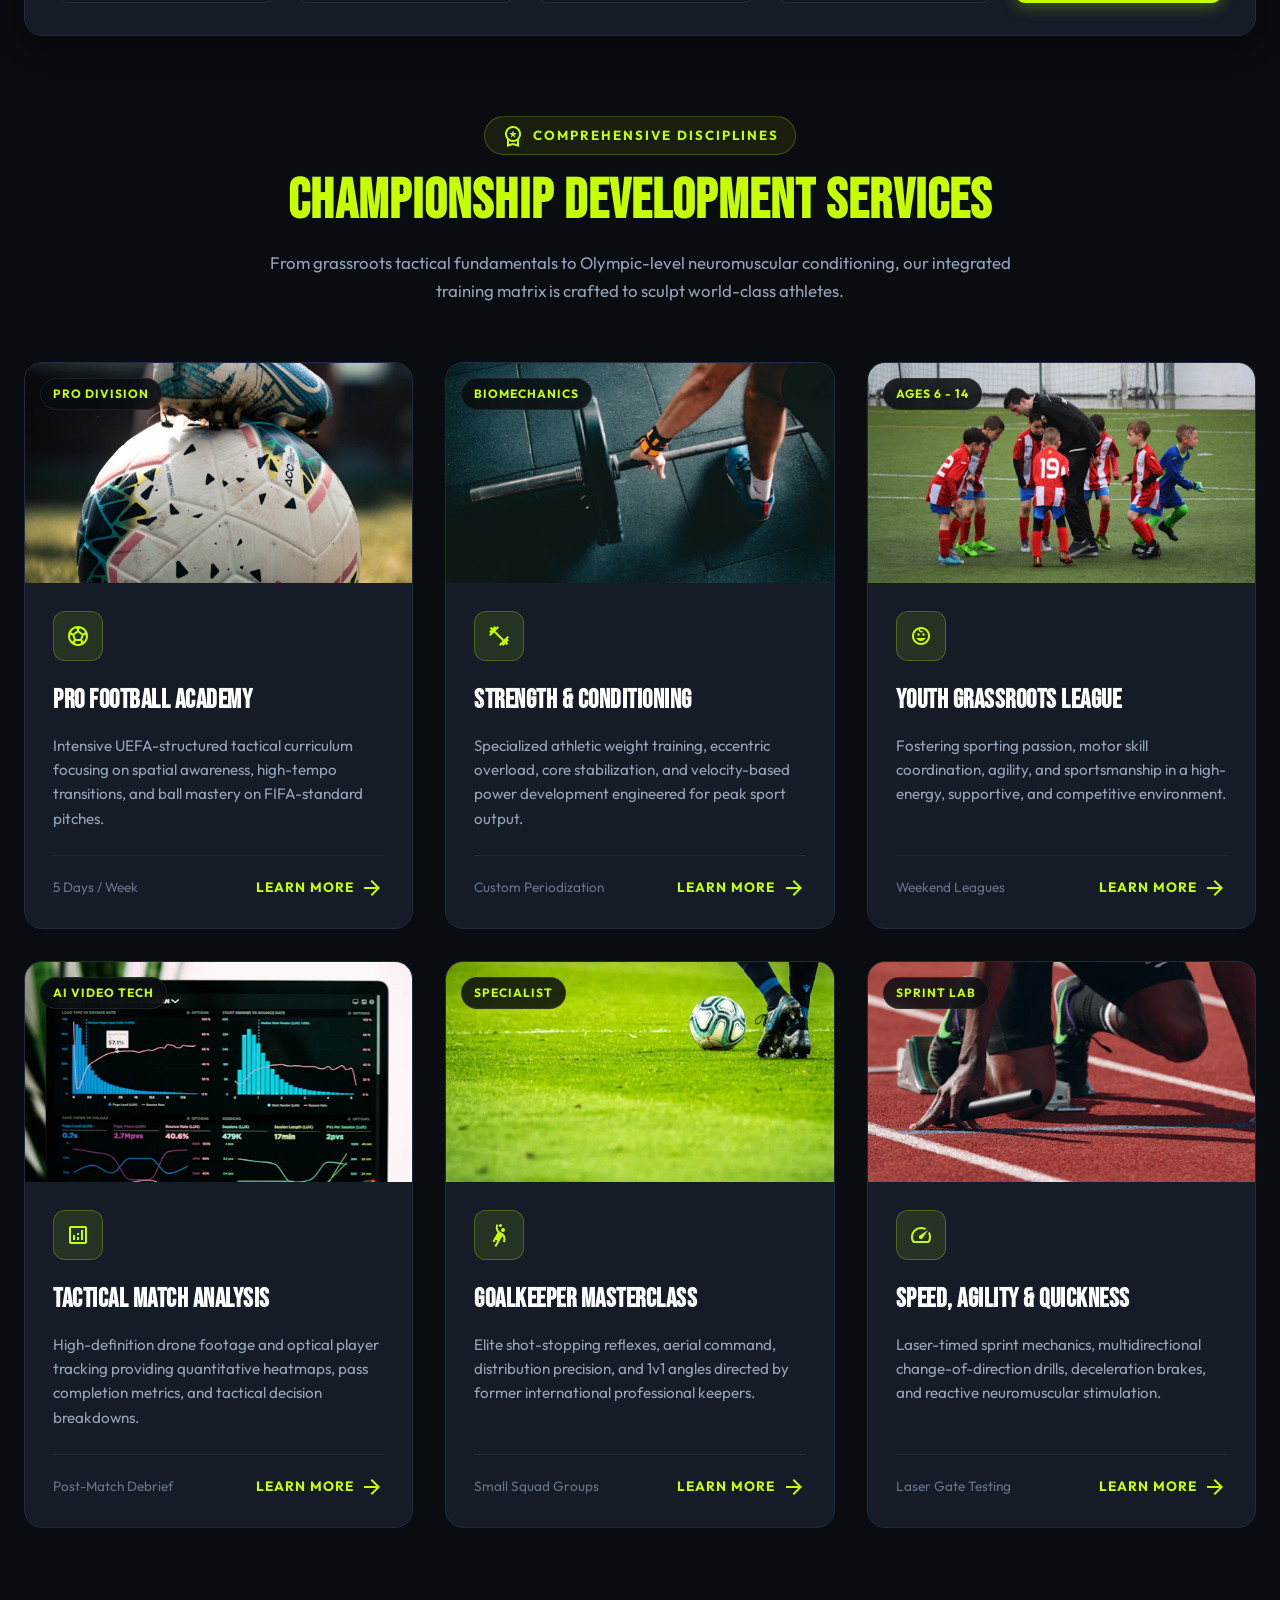
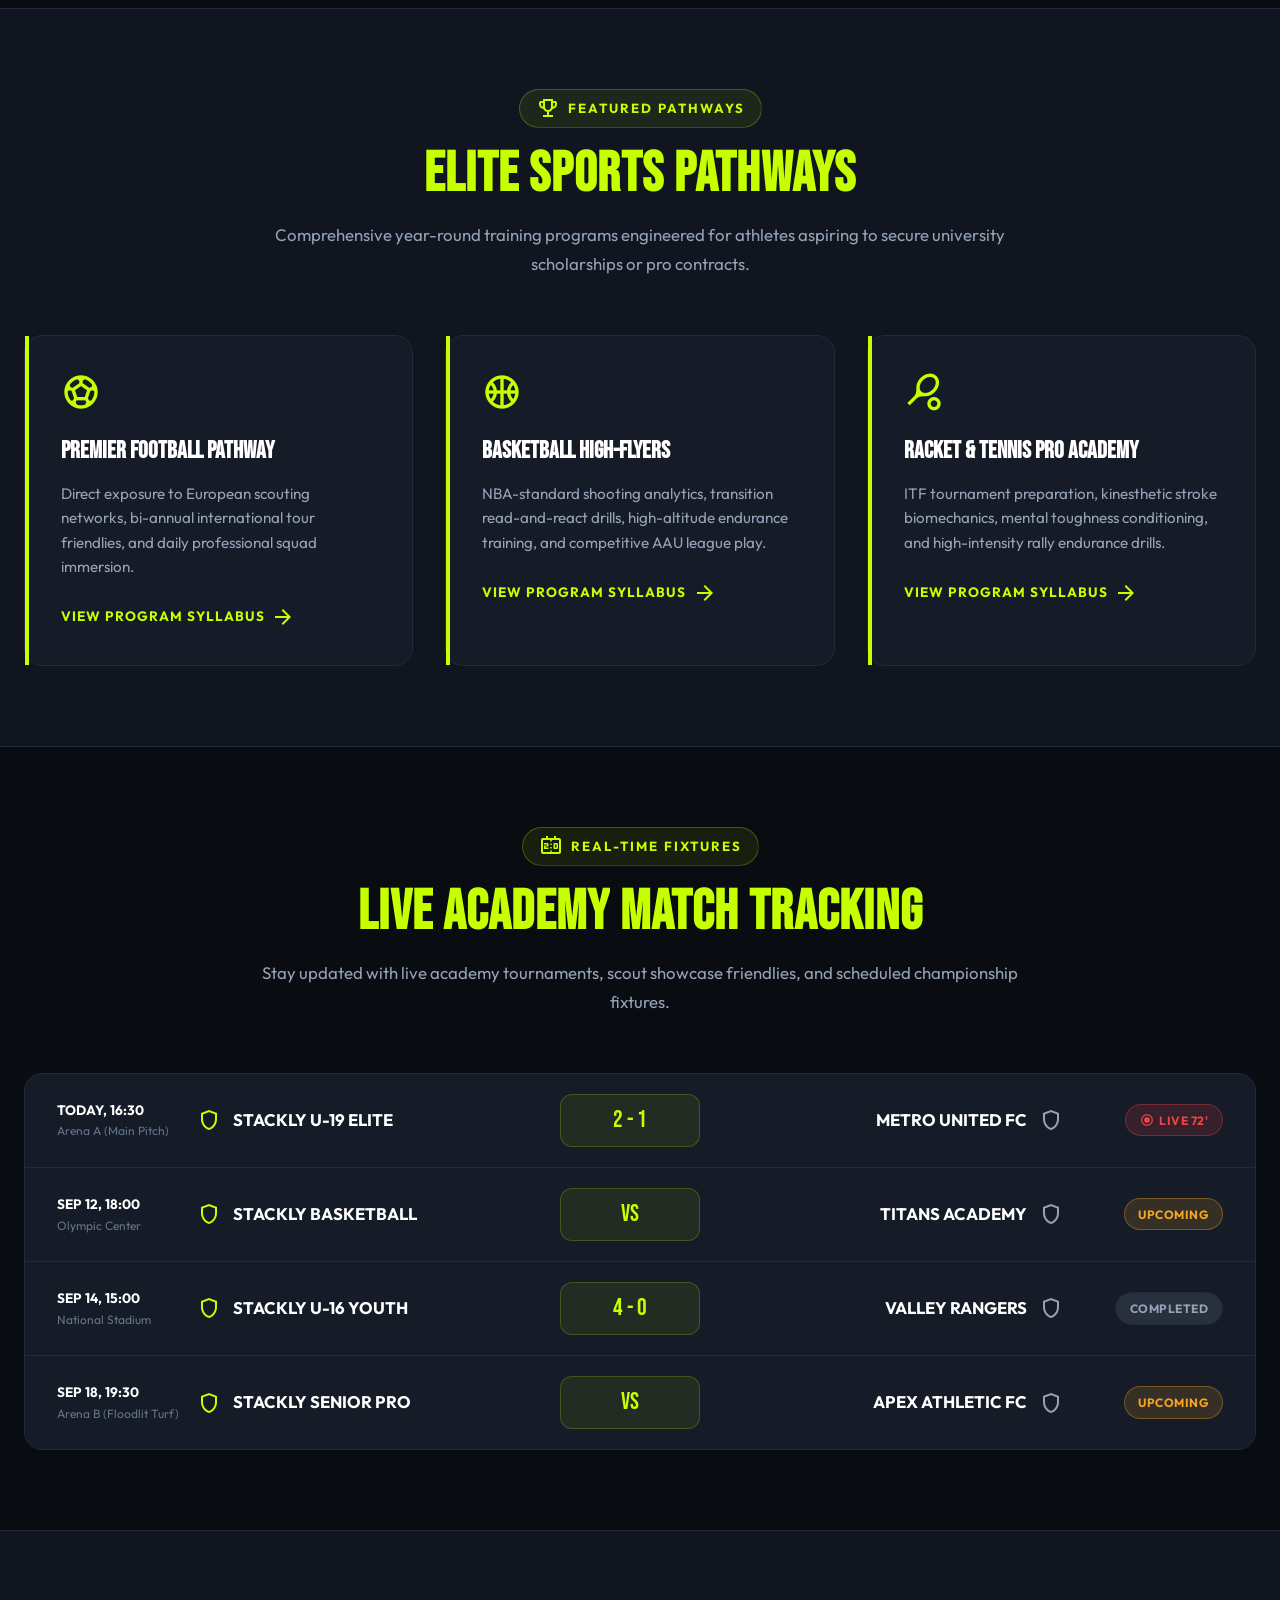
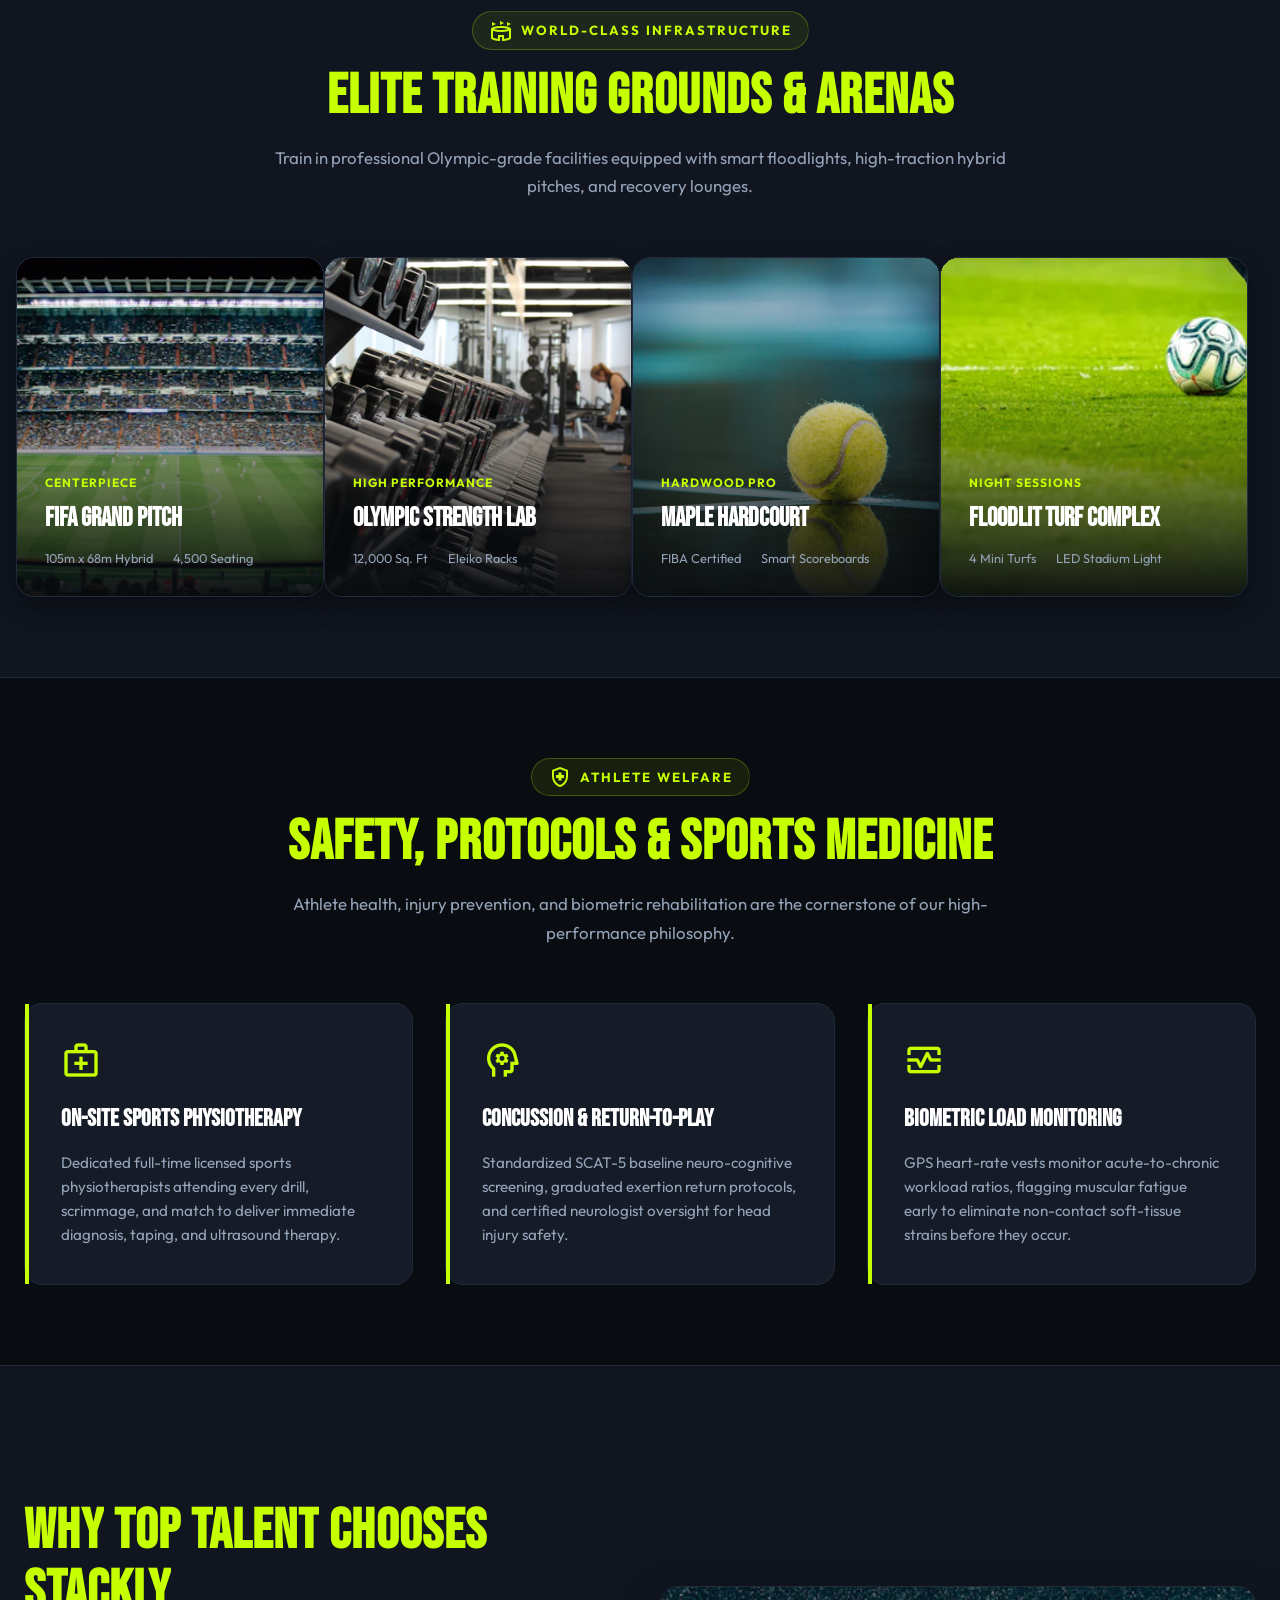
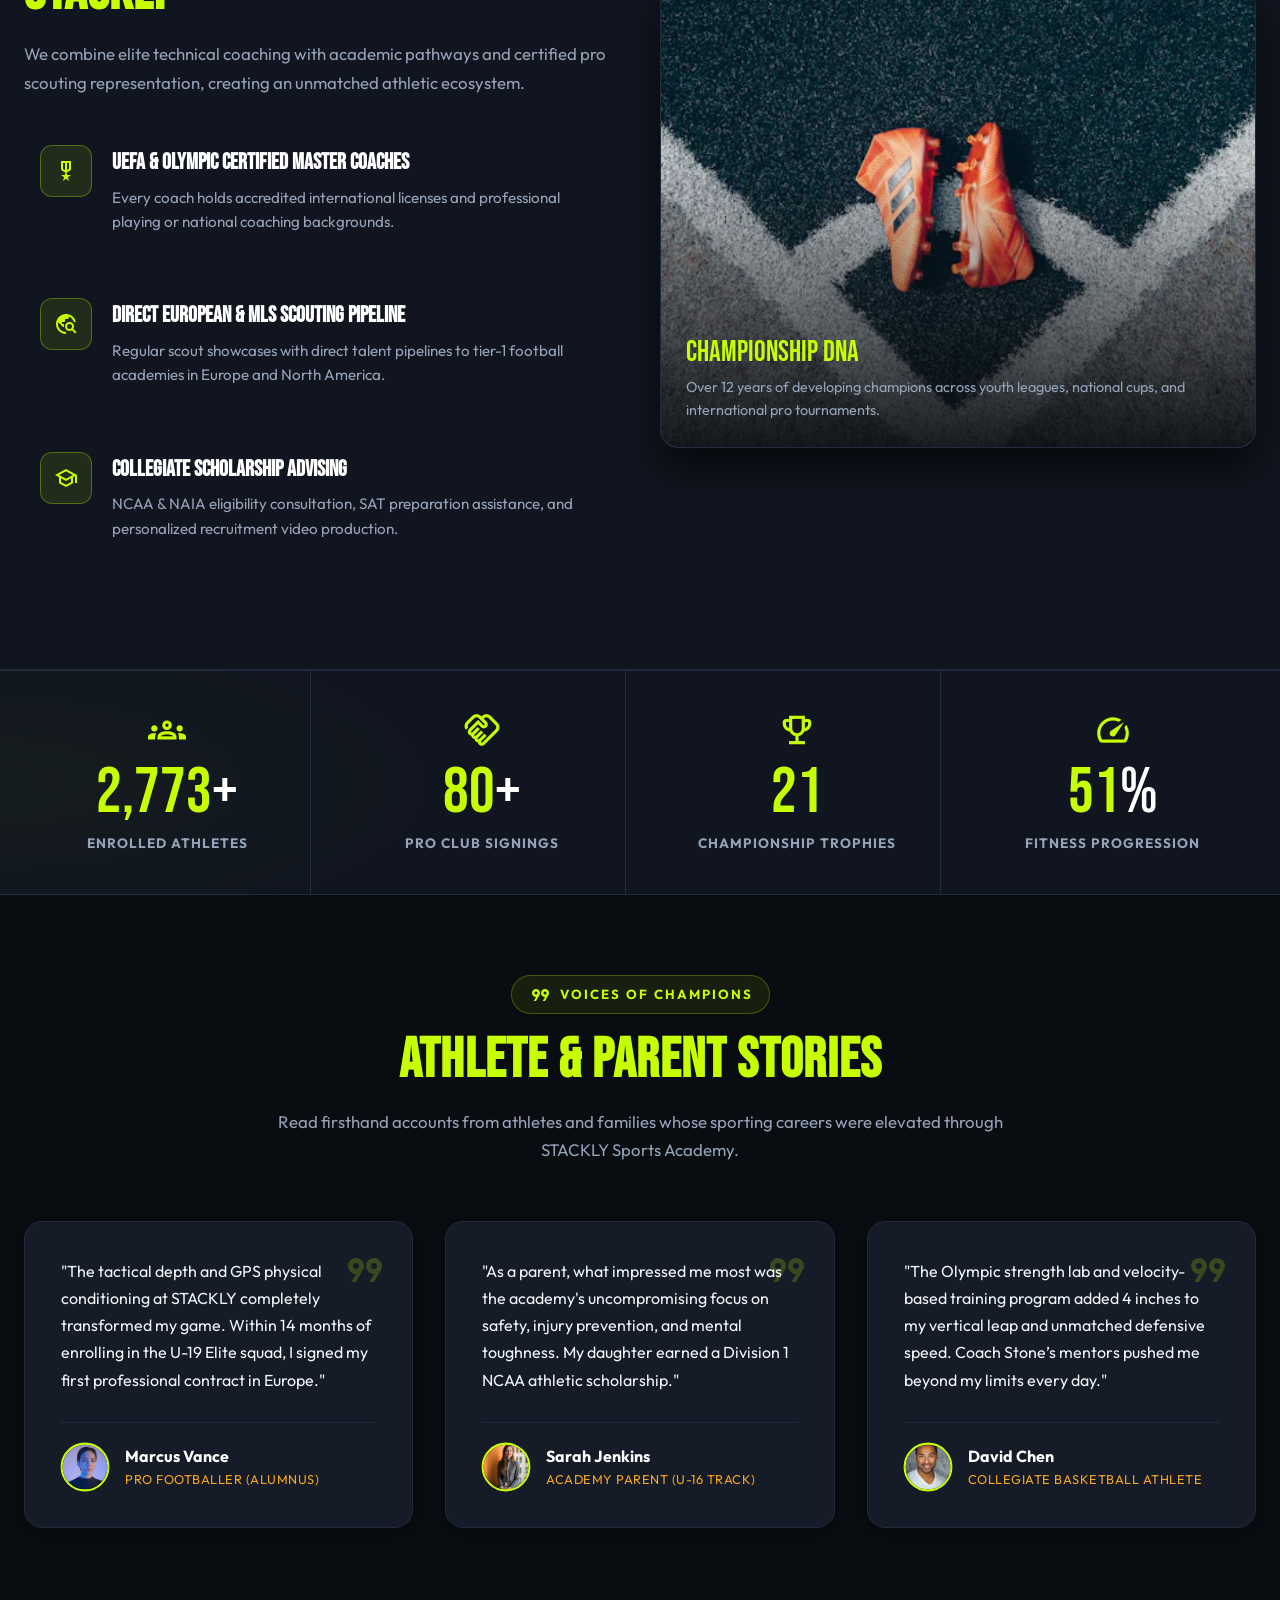
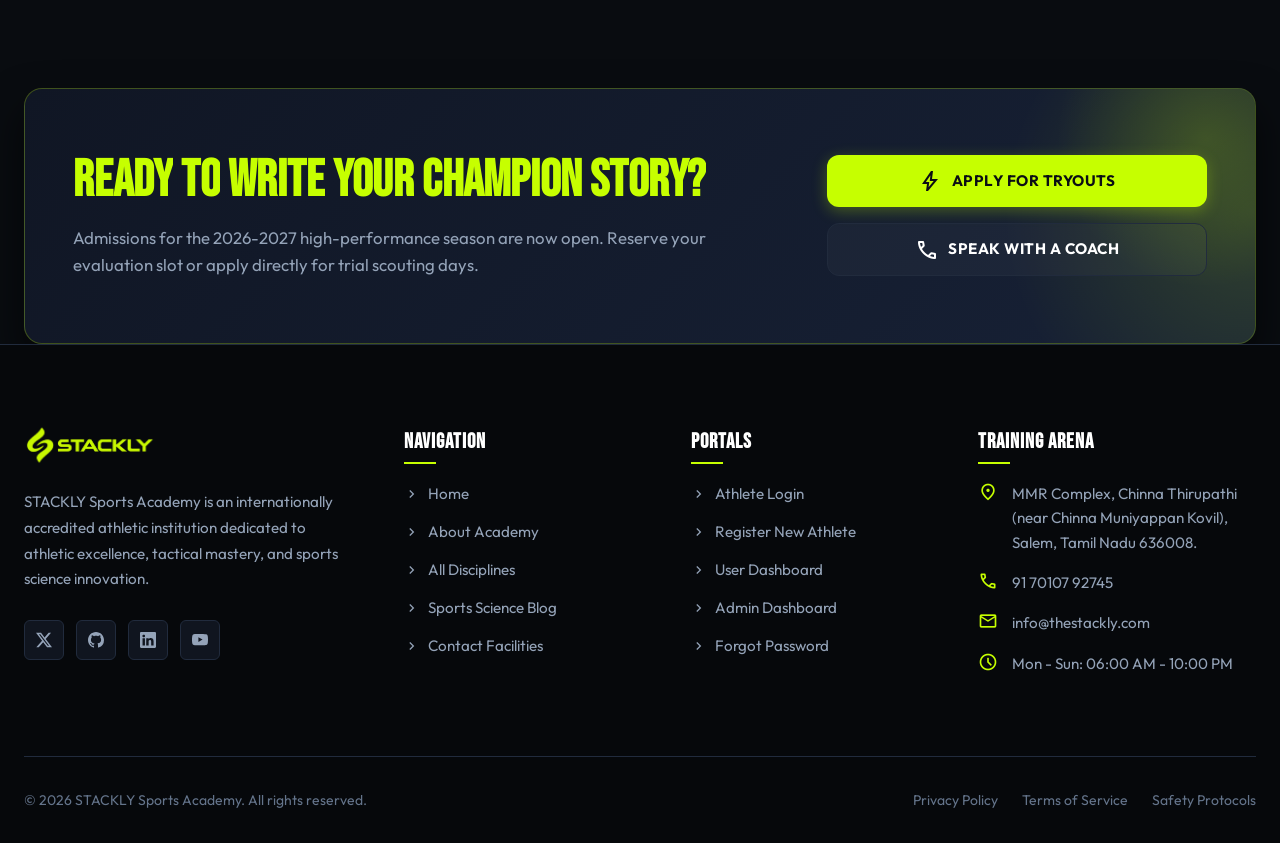
==== commit 03c240a9: "update for my self" ====
--- a/index.html
+++ b/index.html
@@ -667,7 +667,7 @@
           </p>
         </div>
 
-        <div class="fixtures-wrap reveal-init">
+        <div class="fixtures-wrap reveal-init" style="overflow-x: auto;">
           <!-- Fixture Row 1 -->
           <div class="fixture-row">
             <div class="fixture-time">
--- a/css/experience.css
+++ b/css/experience.css
@@ -85,6 +85,7 @@
   width: 100vw;
   aspect-ratio: 16 / 9.5;
   display: flex;
+  height: 100vh;
   flex-direction: column;
   border-radius: 16px;
   border: 1px solid rgba(255, 255, 255, 0.09);
@@ -560,7 +561,7 @@
 /* floating image preview — follows the pointer (JS feeds --mx/--my) */
 .exp-row-media {
   position: absolute;
-  left: 0;
+  left: 100px;
   top: 0;
   width: clamp(150px, 20vw, 280px);
   aspect-ratio: 4 / 3;
@@ -731,7 +732,7 @@
   .browser-frame {
     width: 94vw;
     aspect-ratio: auto;
-    height: min(78vh, 720px);
+    height: 100vh;
   }
   .exp-chrome { flex-basis: 32px; }
   .exp-chrome-url { padding: 3px 18px; font-size: 10px; }
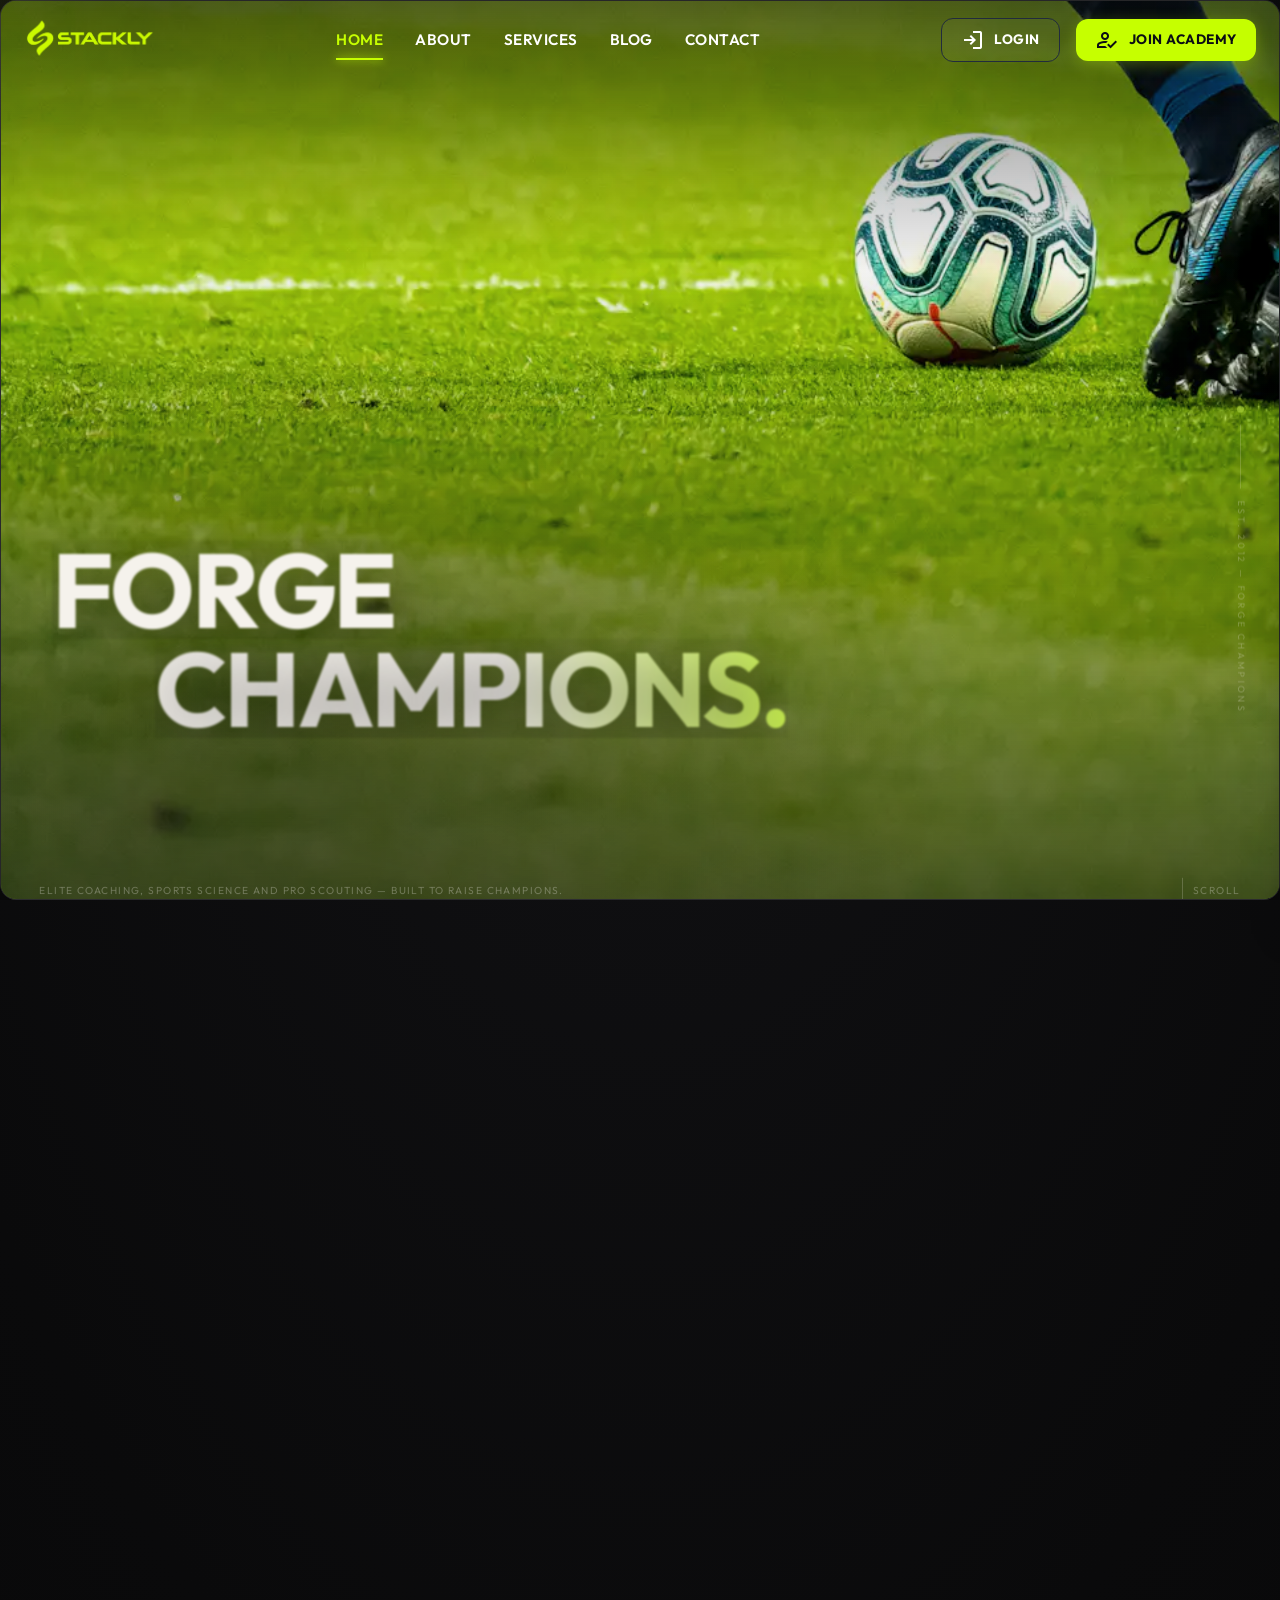
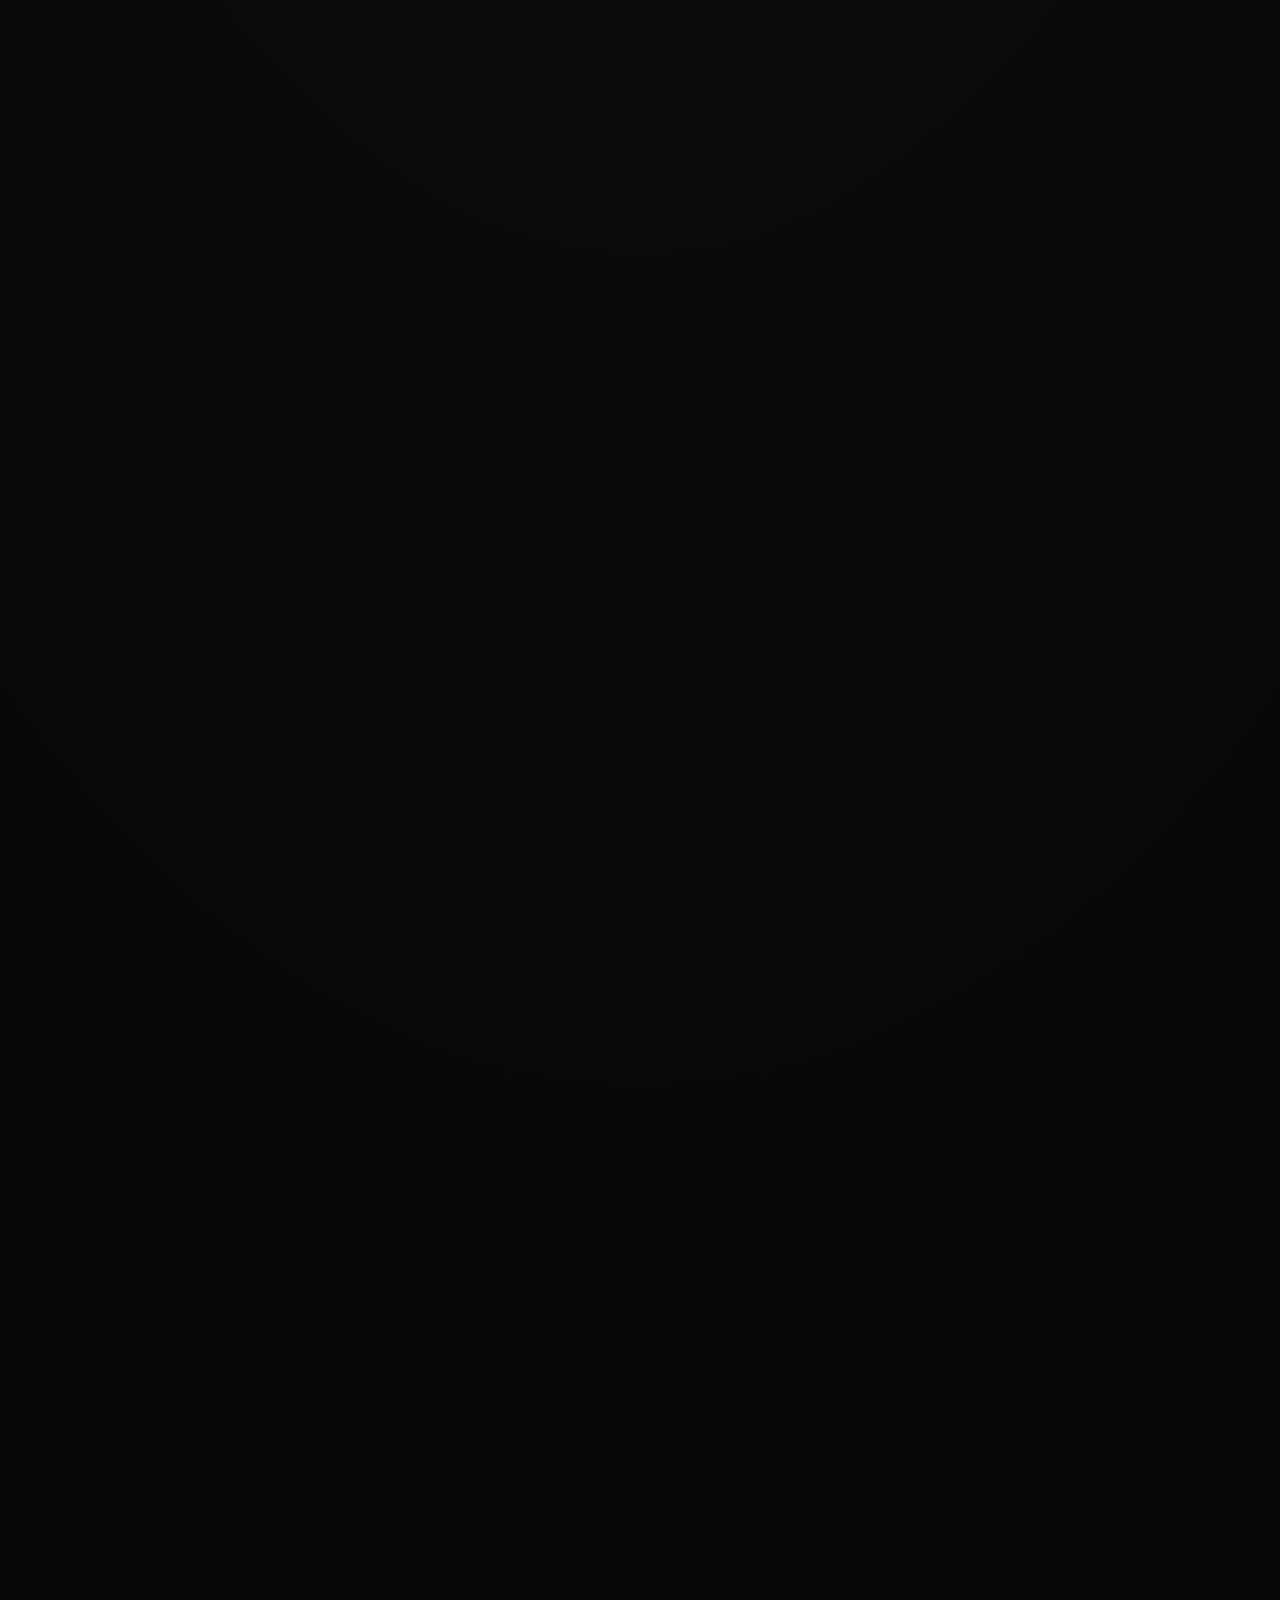
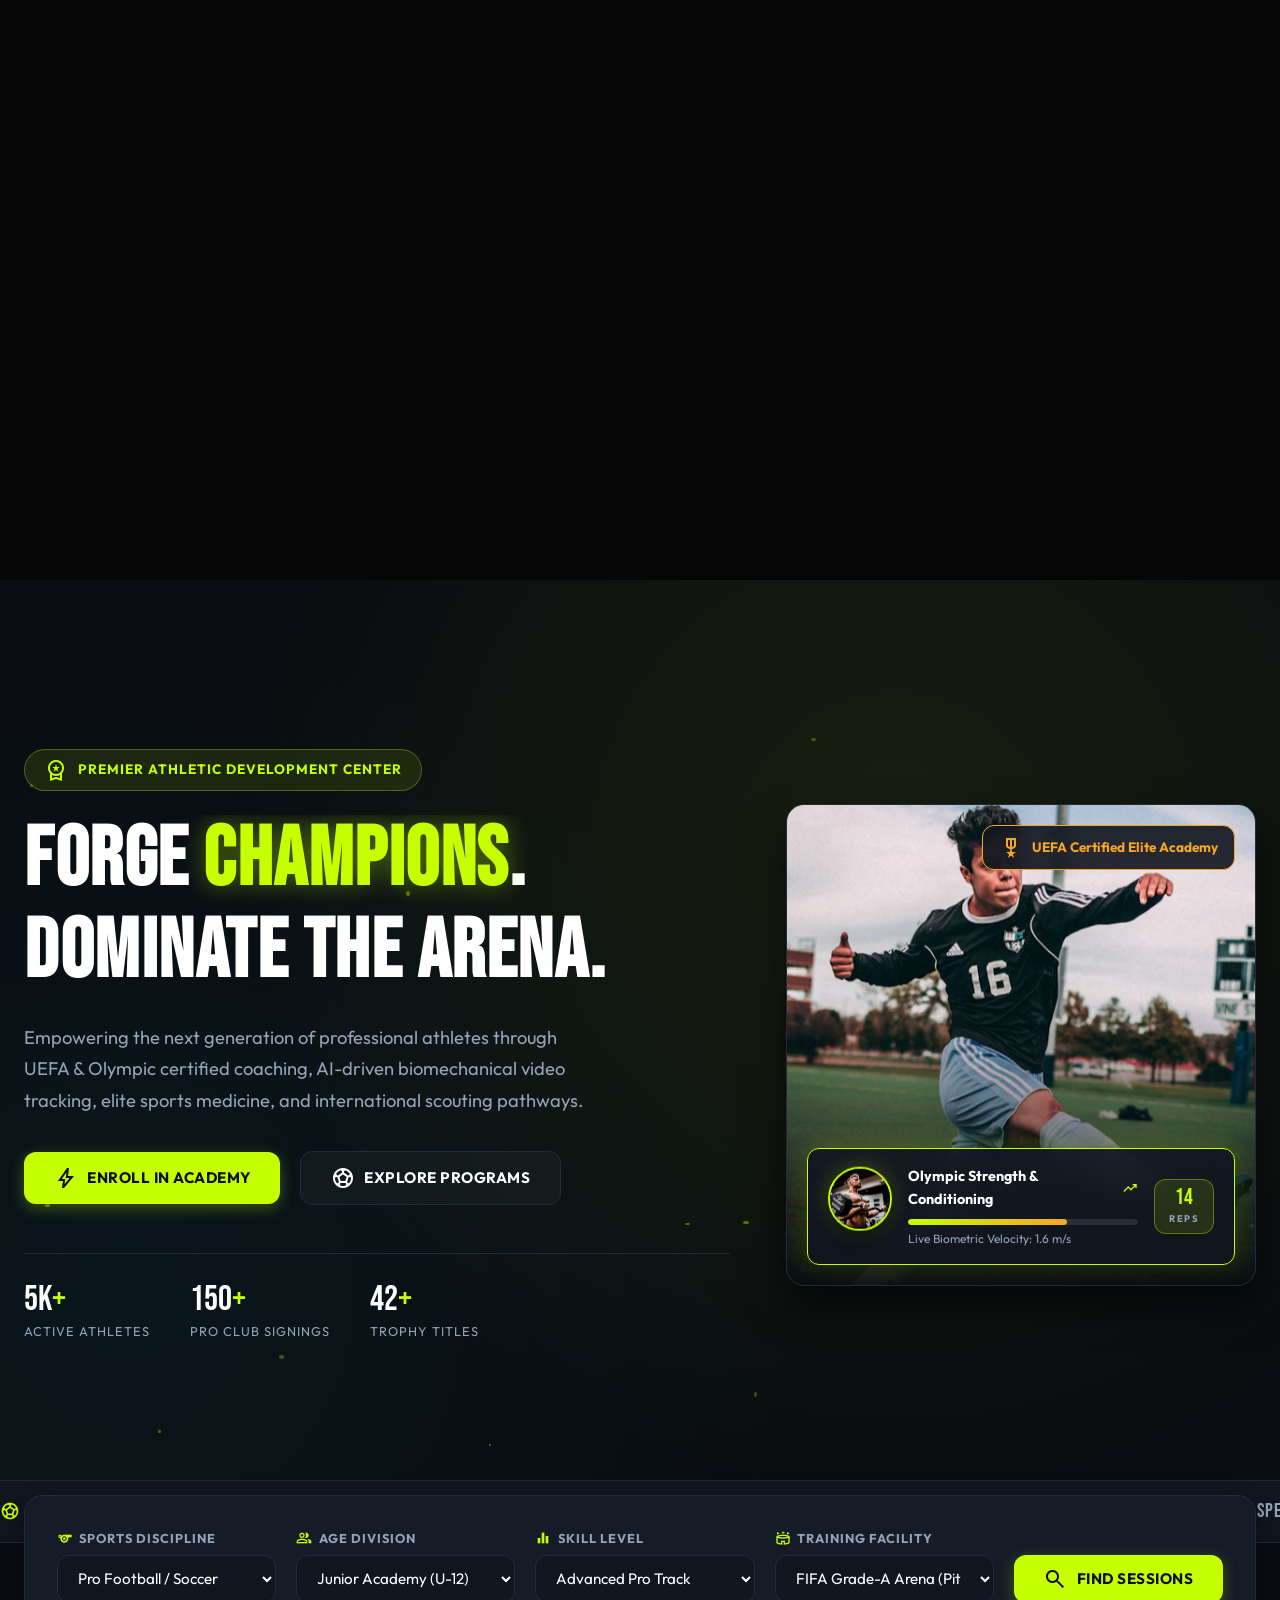
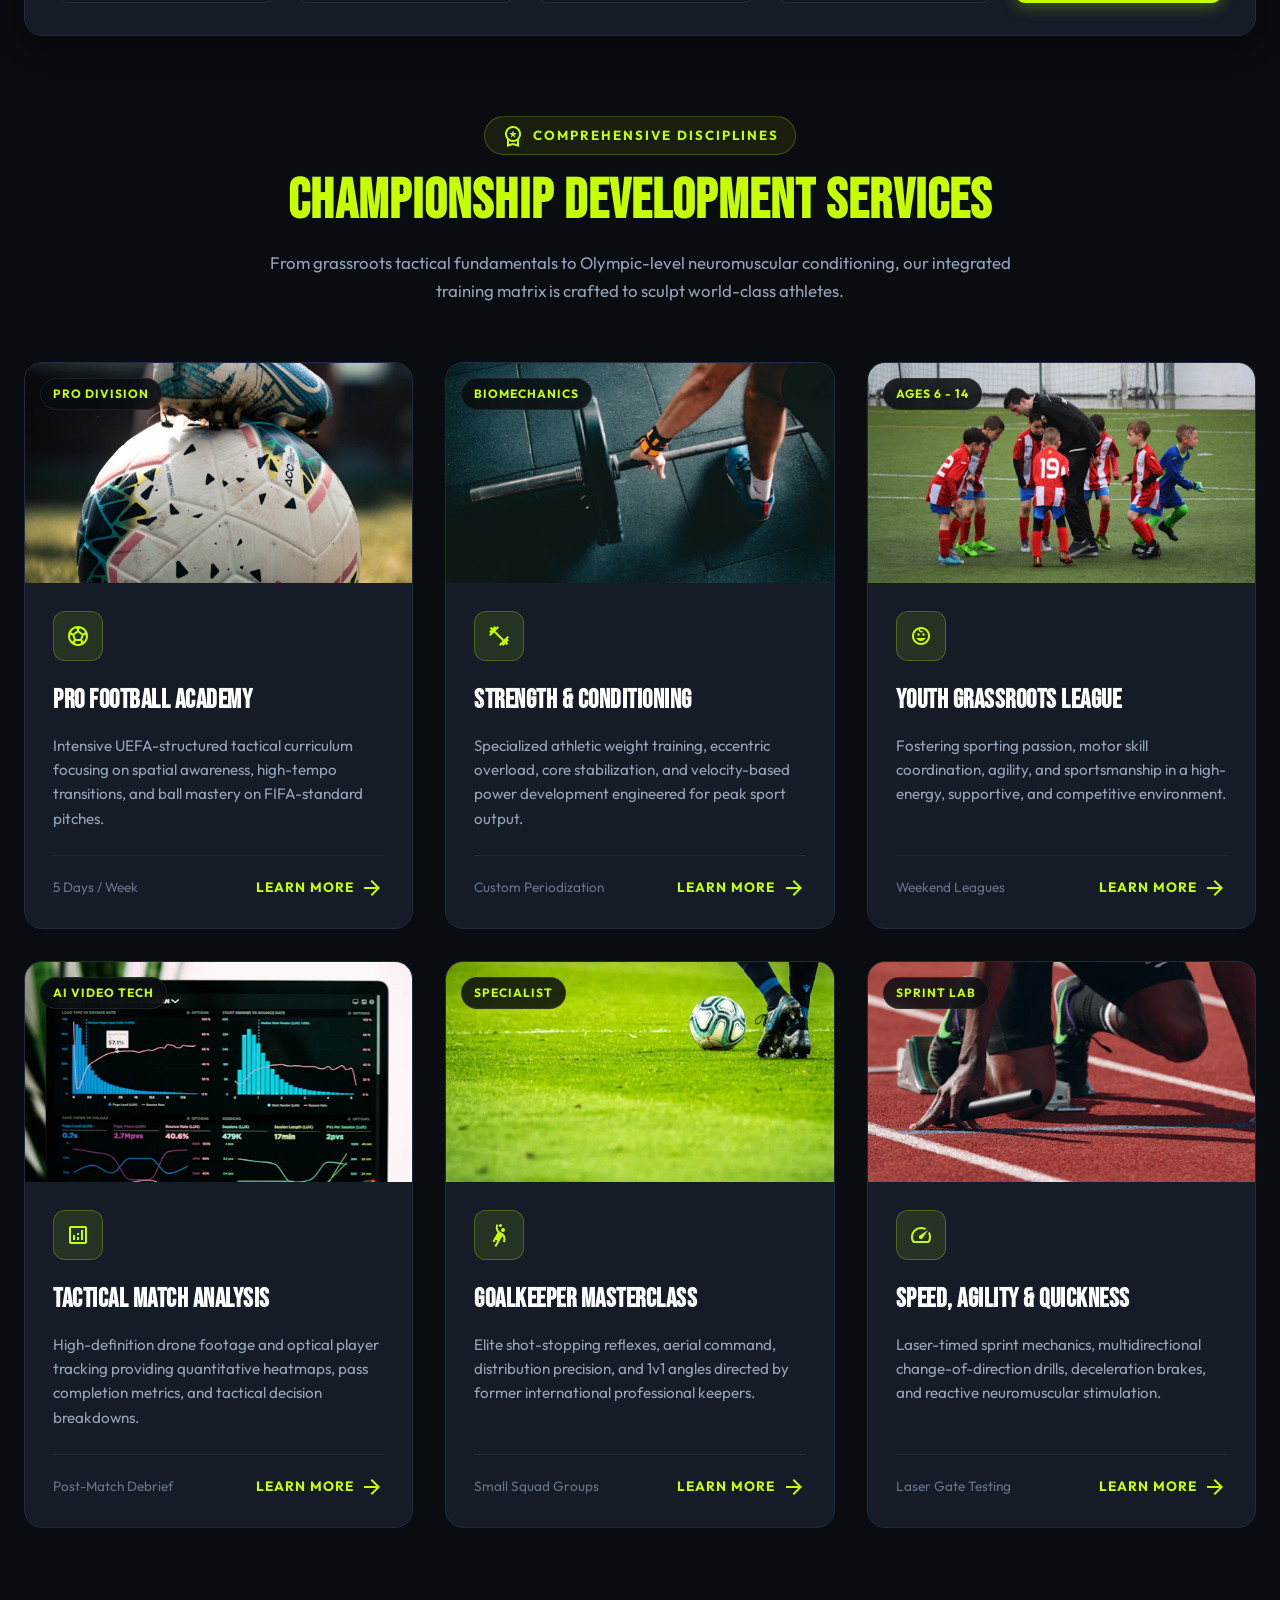
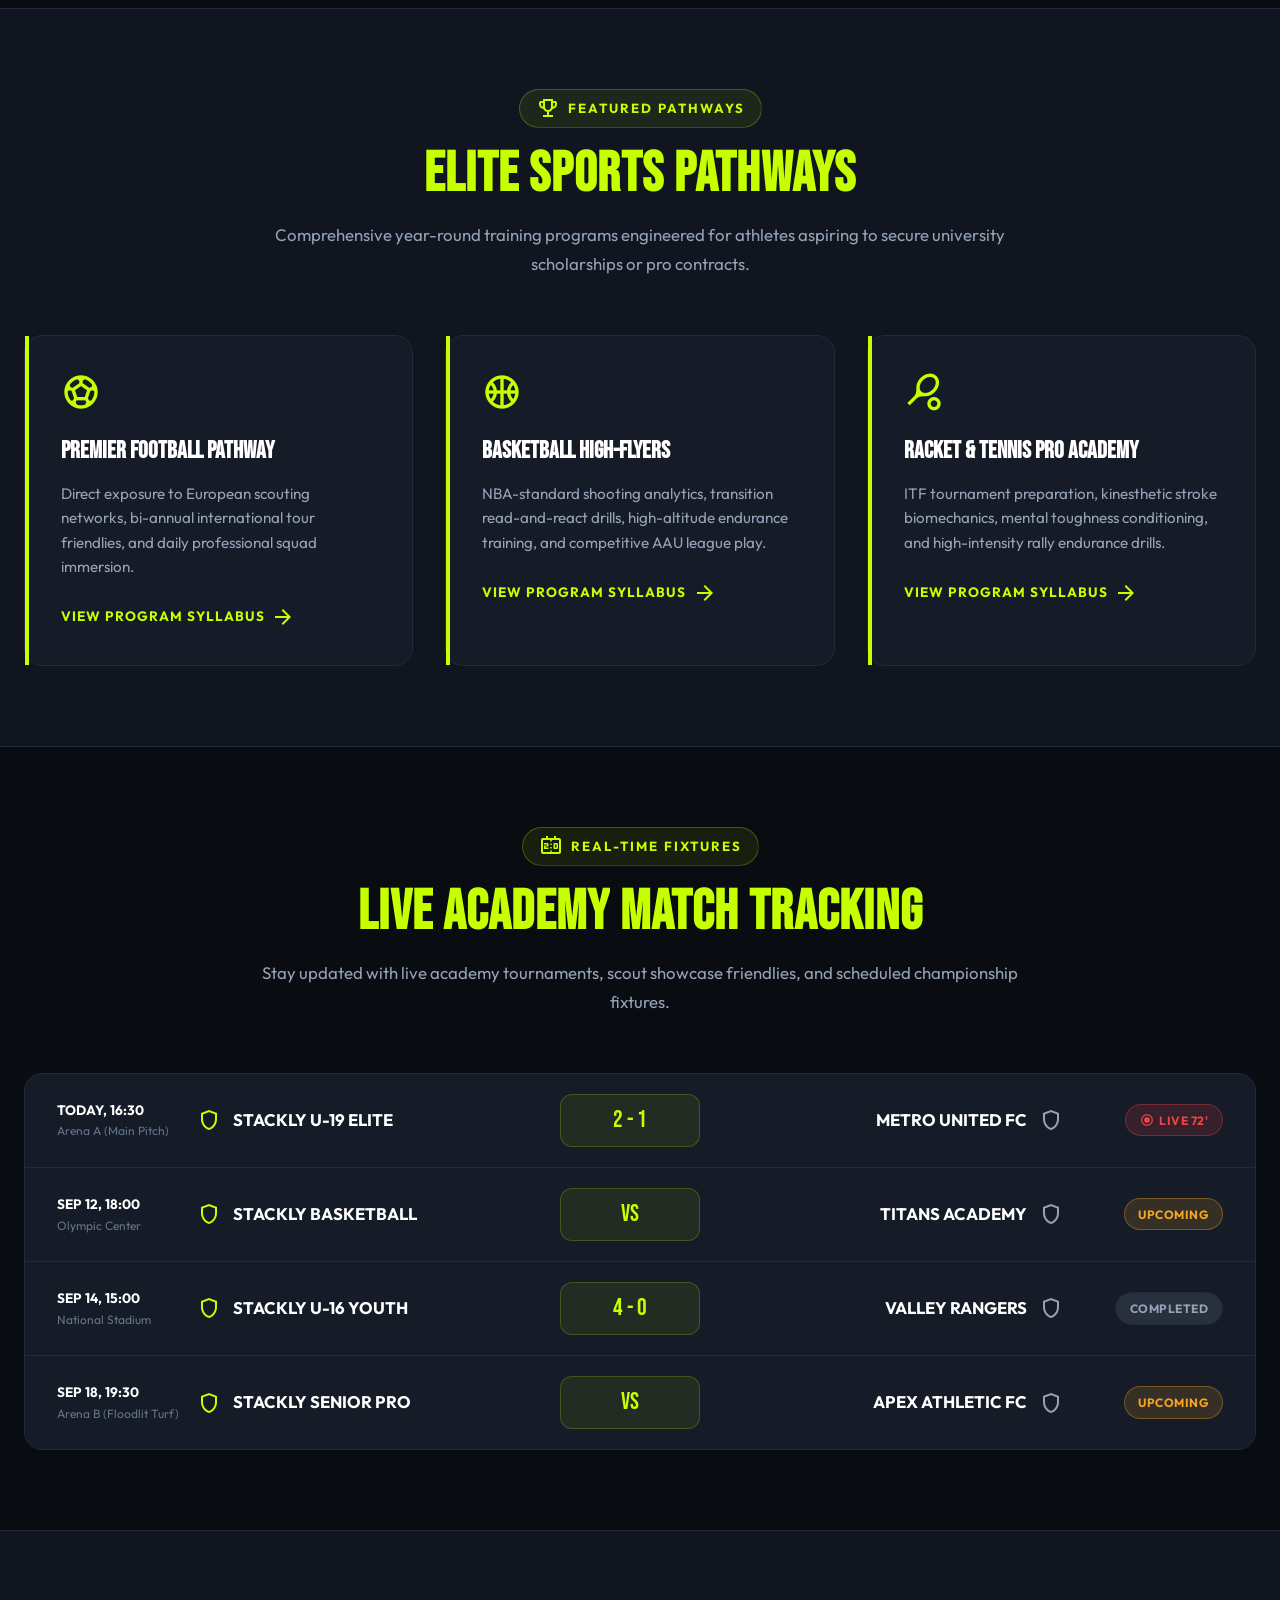
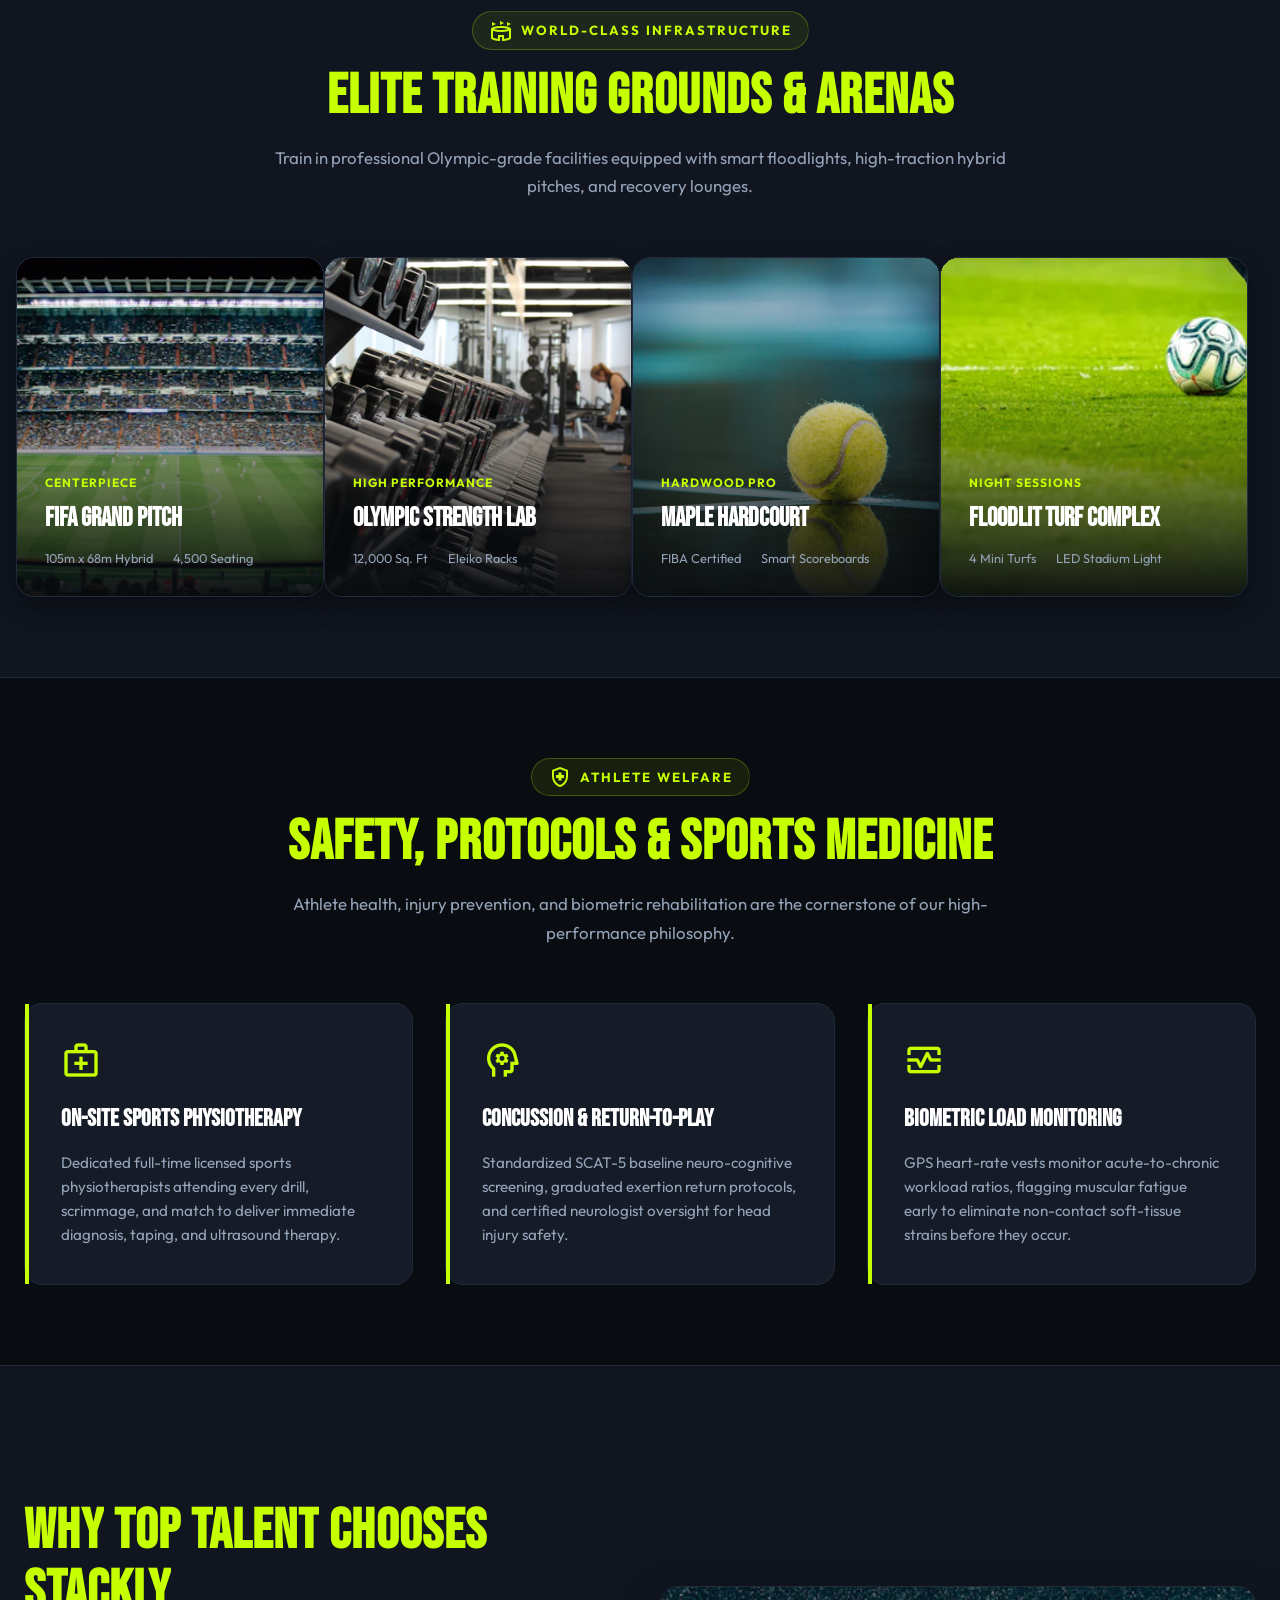
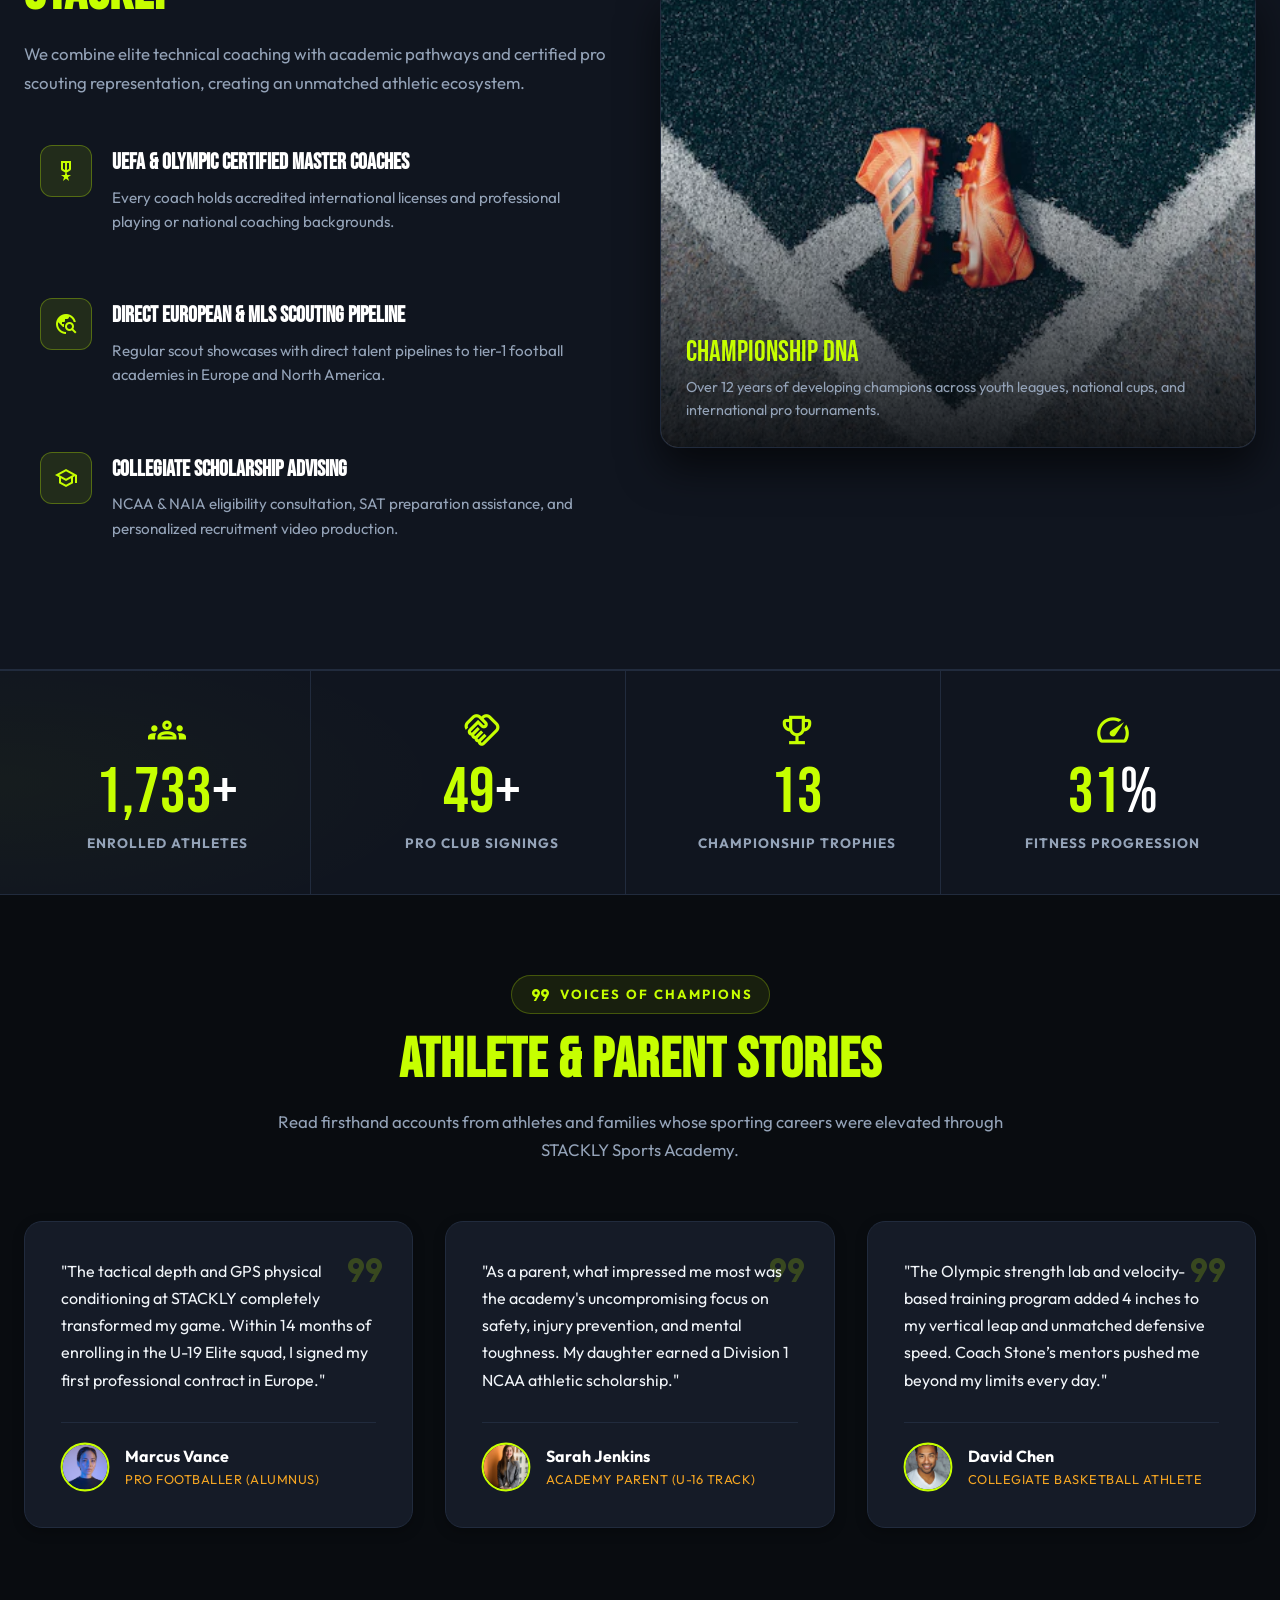
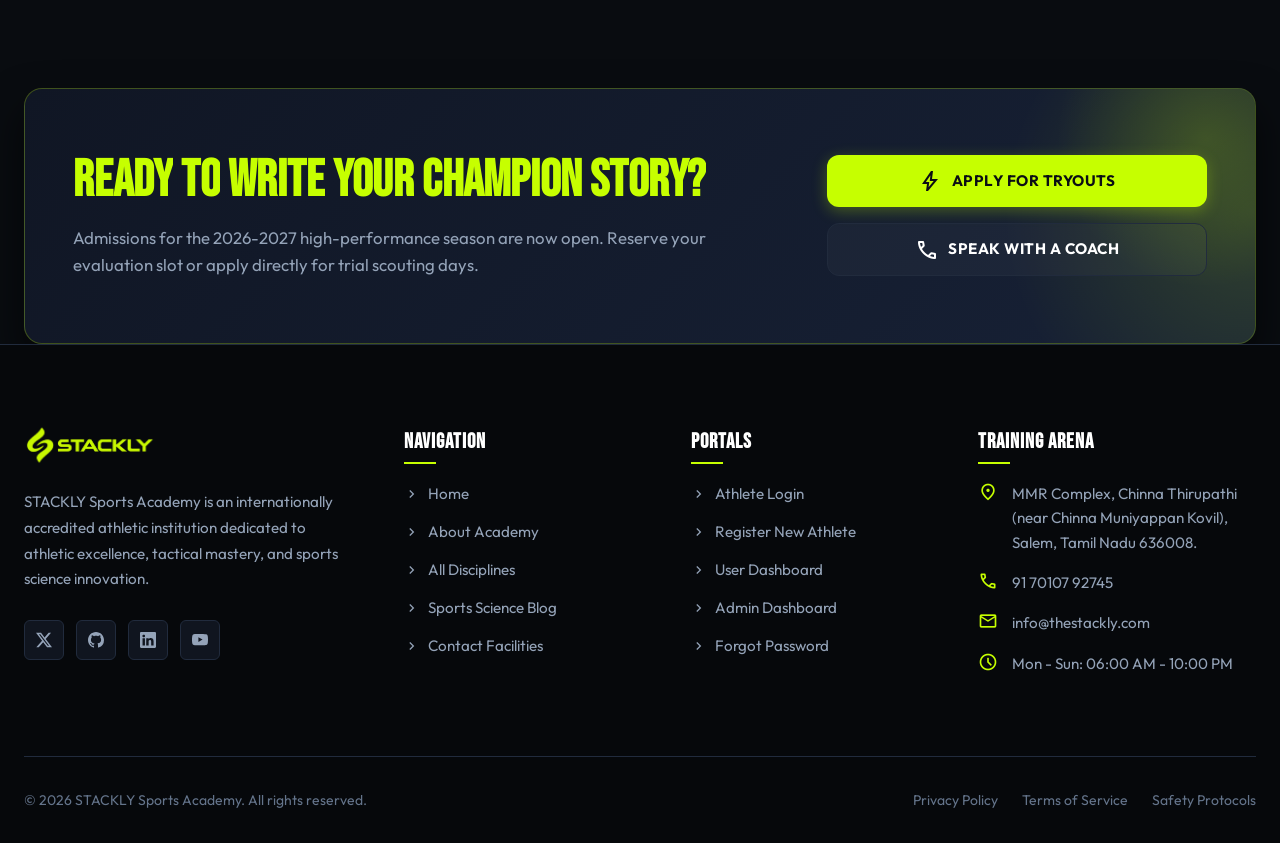
==== commit 5bf31fed: "adding some bugs done" ====
--- a/index.html
+++ b/index.html
@@ -268,11 +268,11 @@
     <!-- SECTION 1: Hero with Athletic Movement & Person Lifting Visual -->
     <section class="hero-section">
       <!-- Background Video -->
-      <video class="hero-bg-video" autoplay muted loop playsinline poster="./images/hero-athlete.webp">
+      <!-- <video class="hero-bg-video" autoplay muted loop playsinline poster="./images/hero-athlete.webp">
         <source src="https://videos.pexels.com/video-files/4763824/4763824-uhd_2560_1440_25fps.mp4" type="video/mp4">
-      </video>
-      <div class="hero-bg-video-overlay"></div>
-      <div class="hero-bg-grid"></div>
+      </video> -->
+      <!-- <div class="hero-bg-video-overlay"></div> -->
+      <!-- <div class="hero-bg-grid"></div> -->
       <div class="container hero-grid">
         <div class="hero-text-content">
           <div class="hero-badge">
--- a/css/style.css
+++ b/css/style.css
@@ -57,6 +57,7 @@
   scroll-behavior: smooth;
   font-size: 16px;
   -webkit-text-size-adjust: 100%;
+  overscroll-behavior: none;
 }
 
 body {
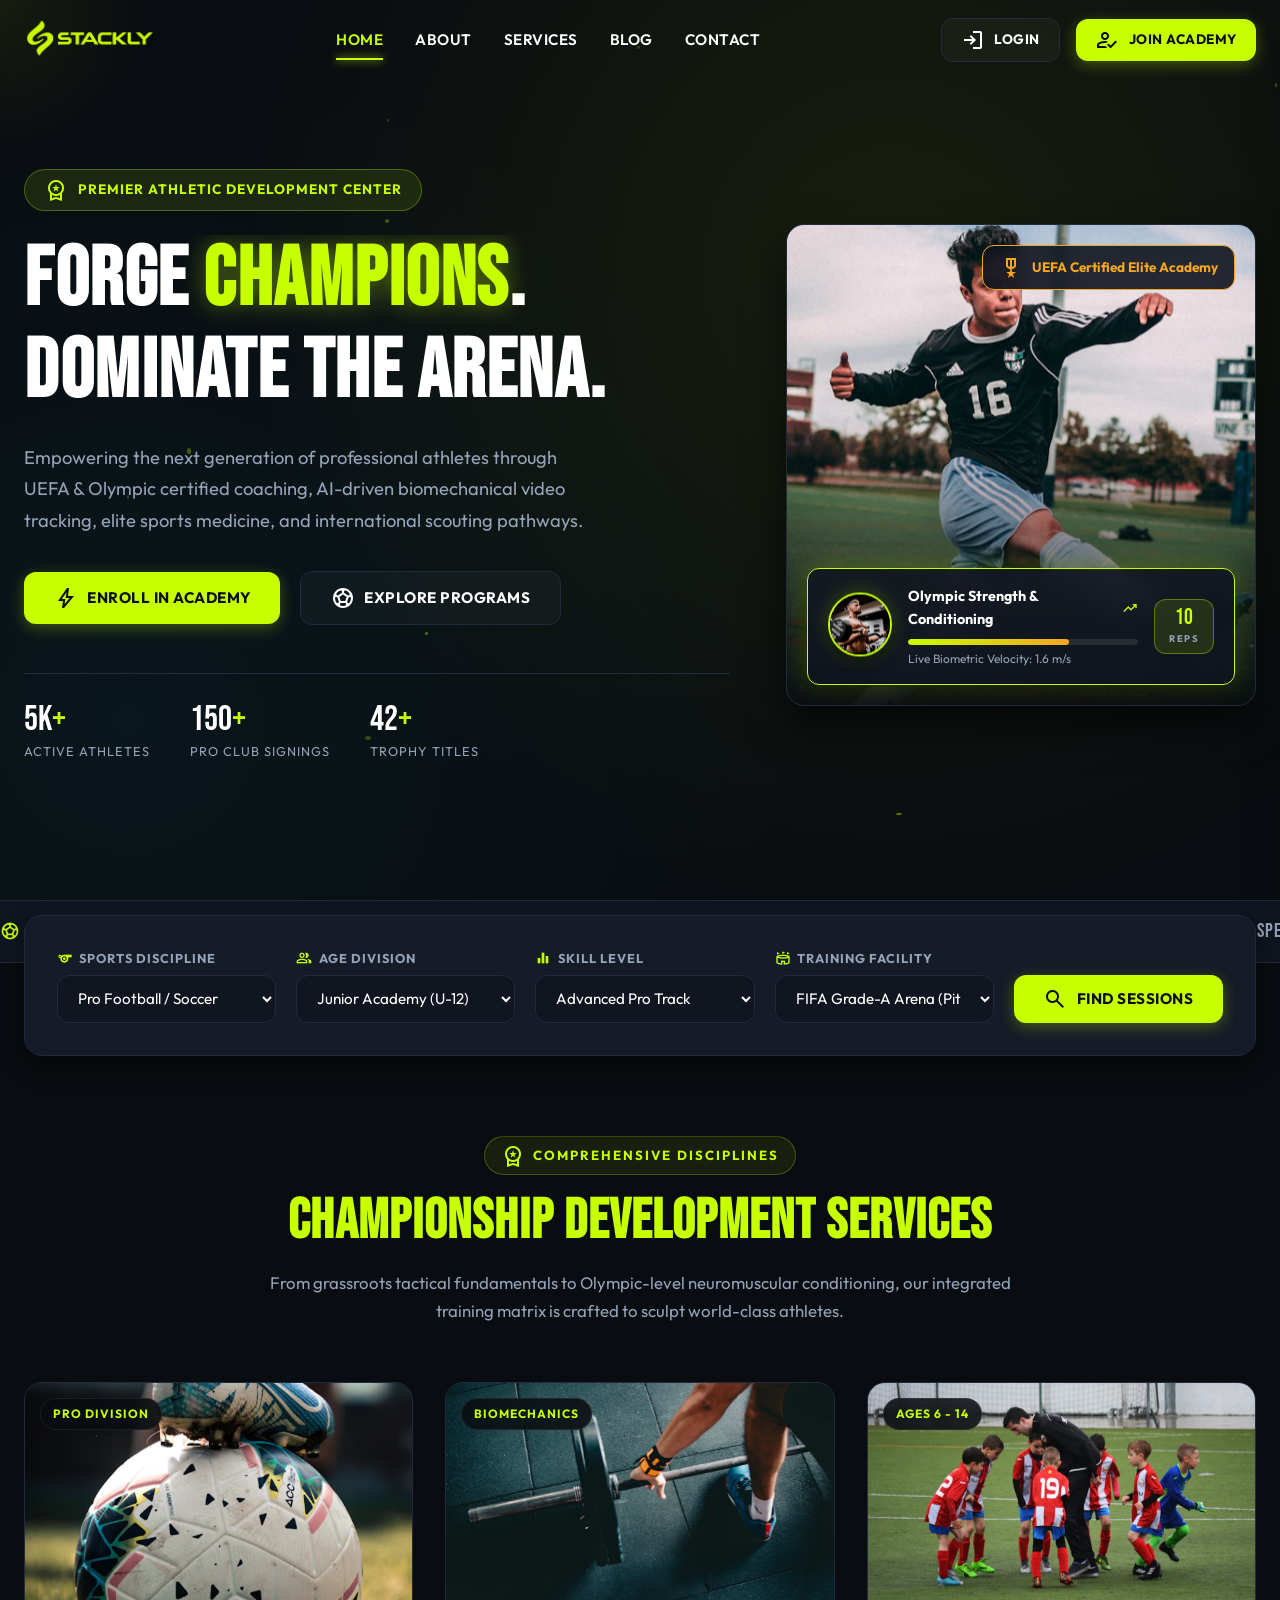
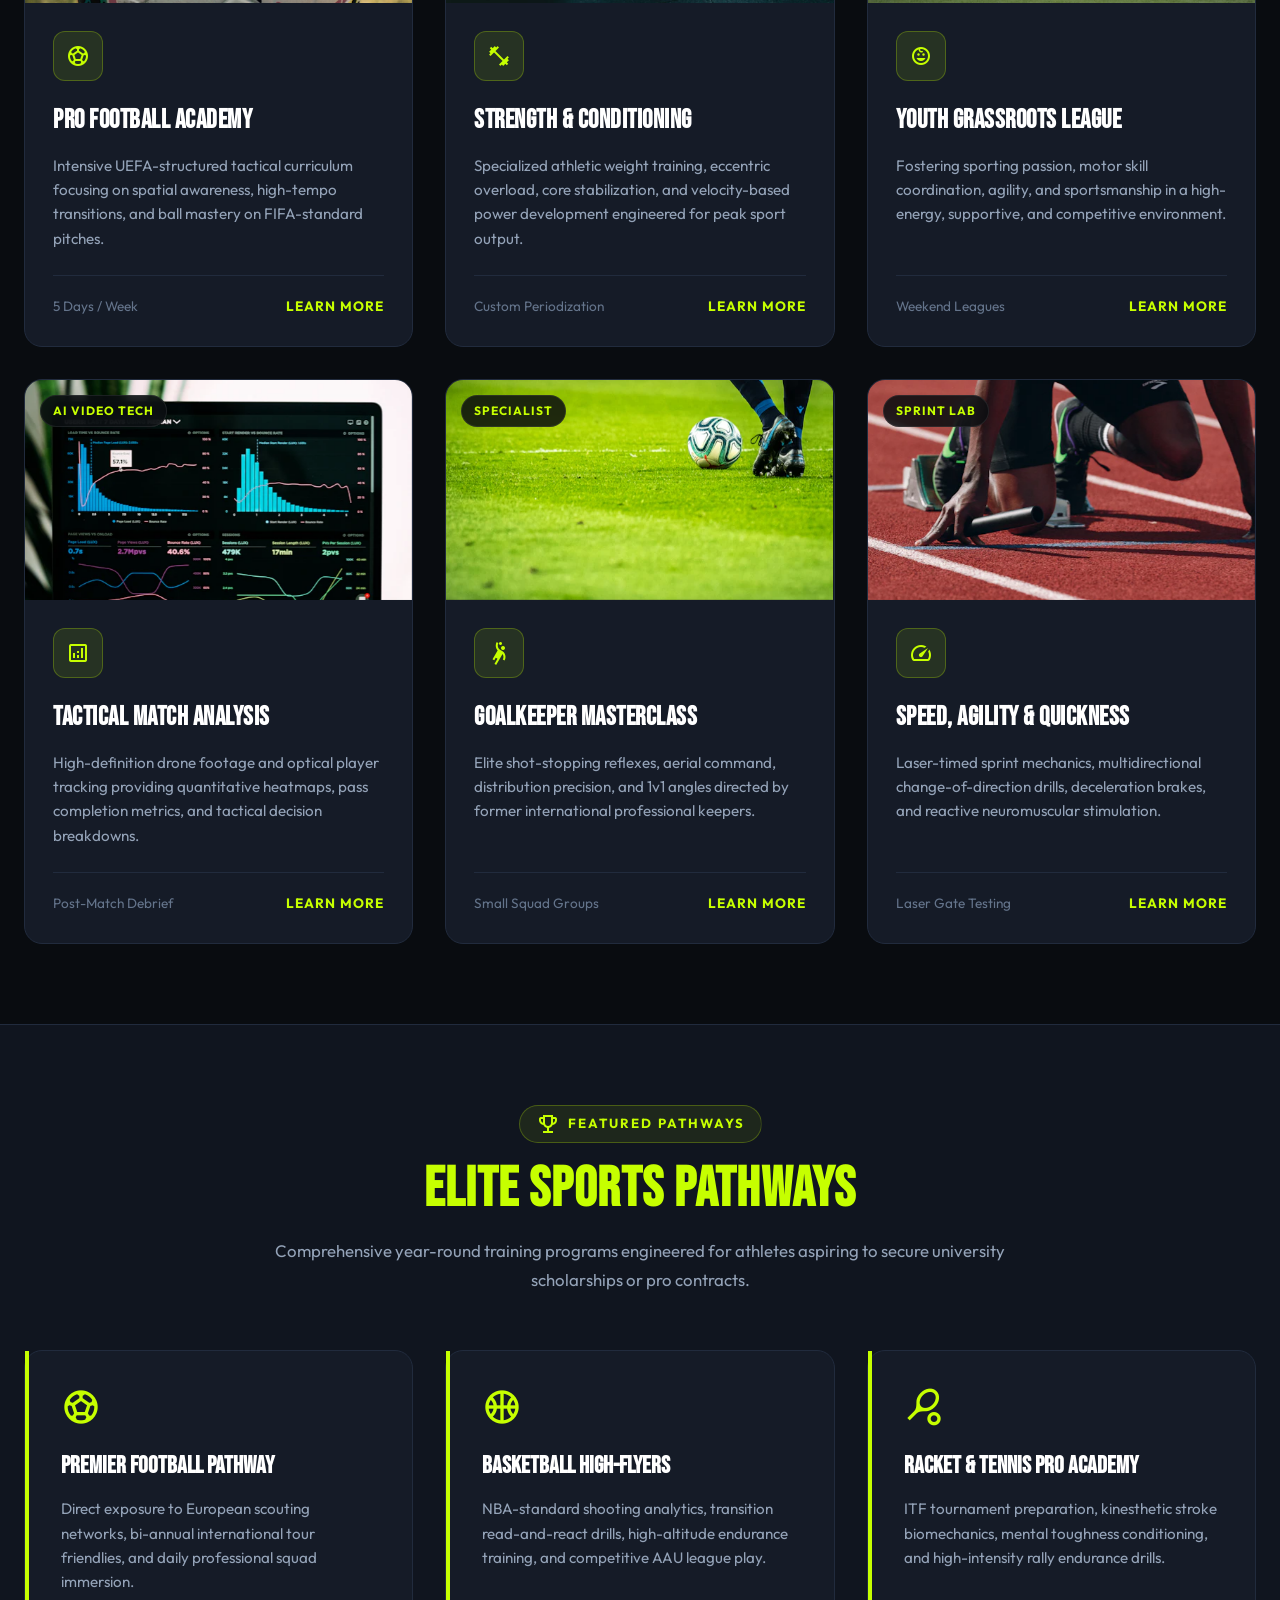
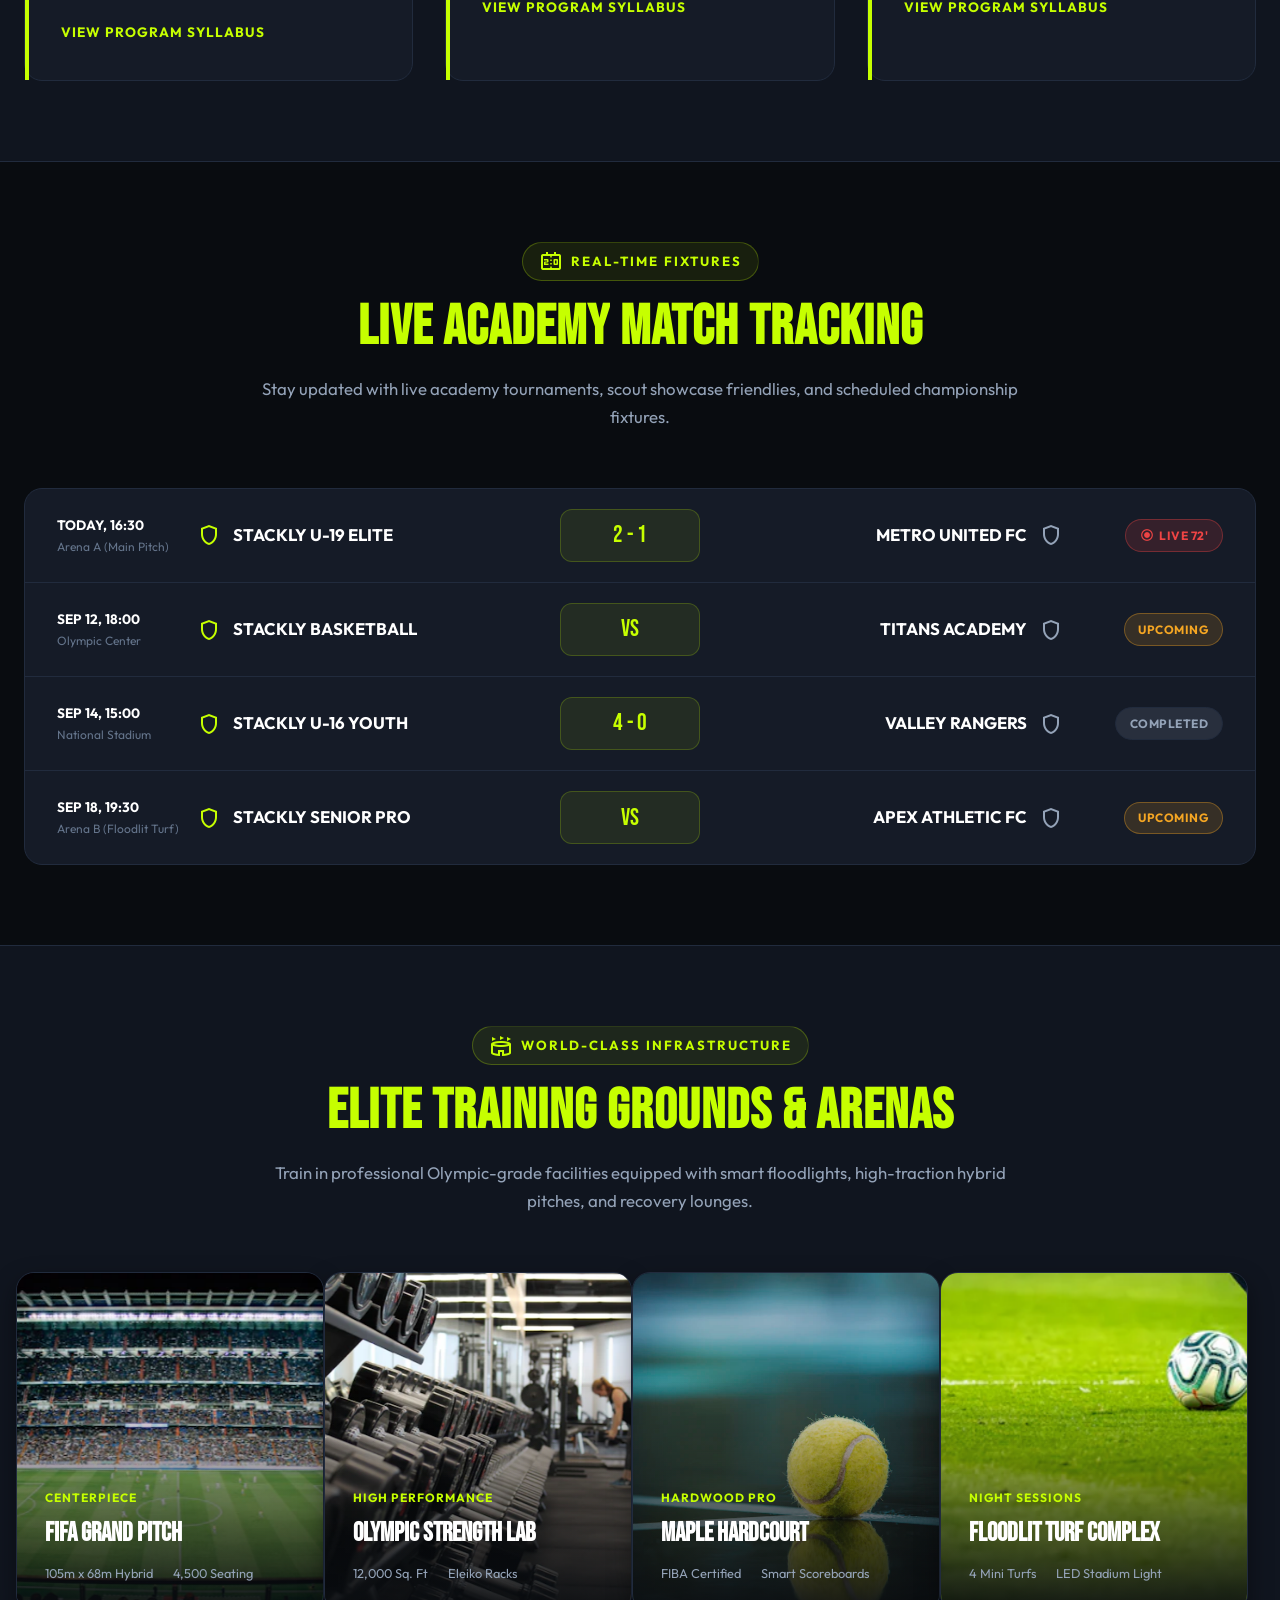
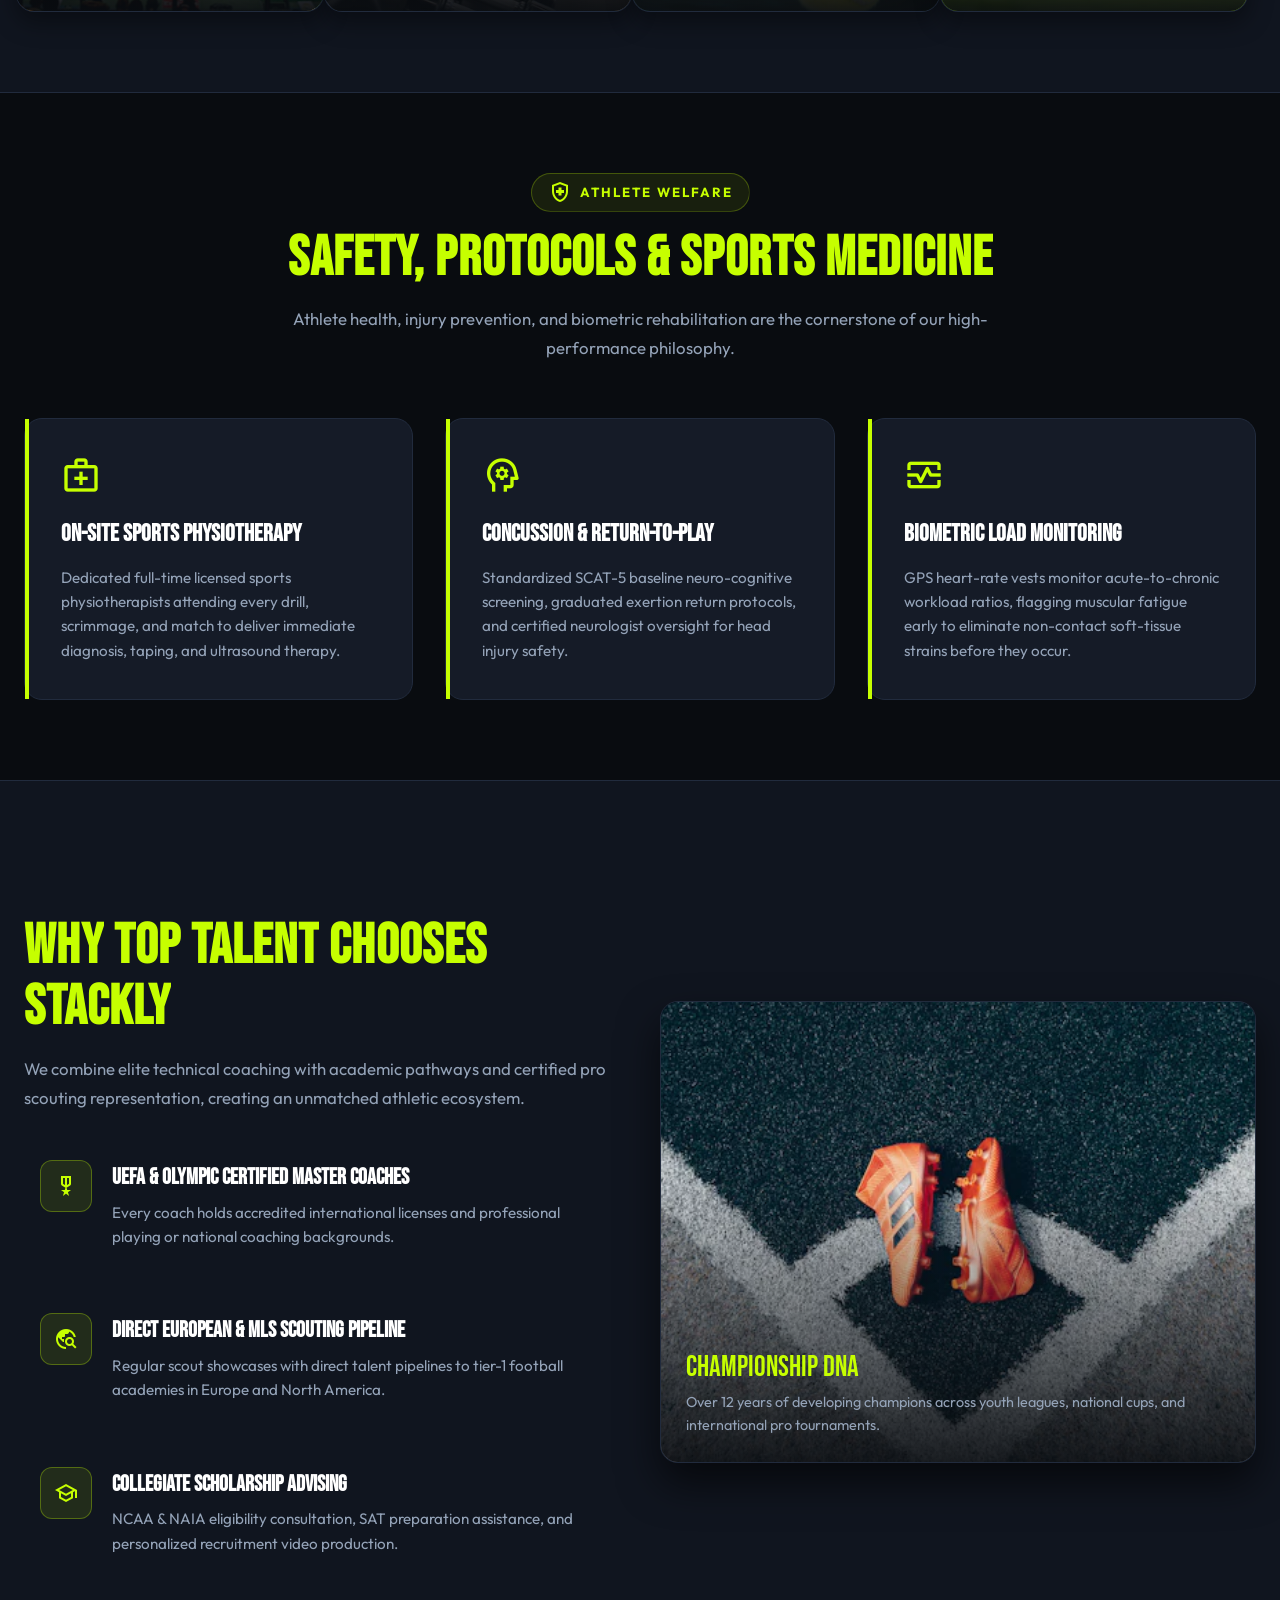
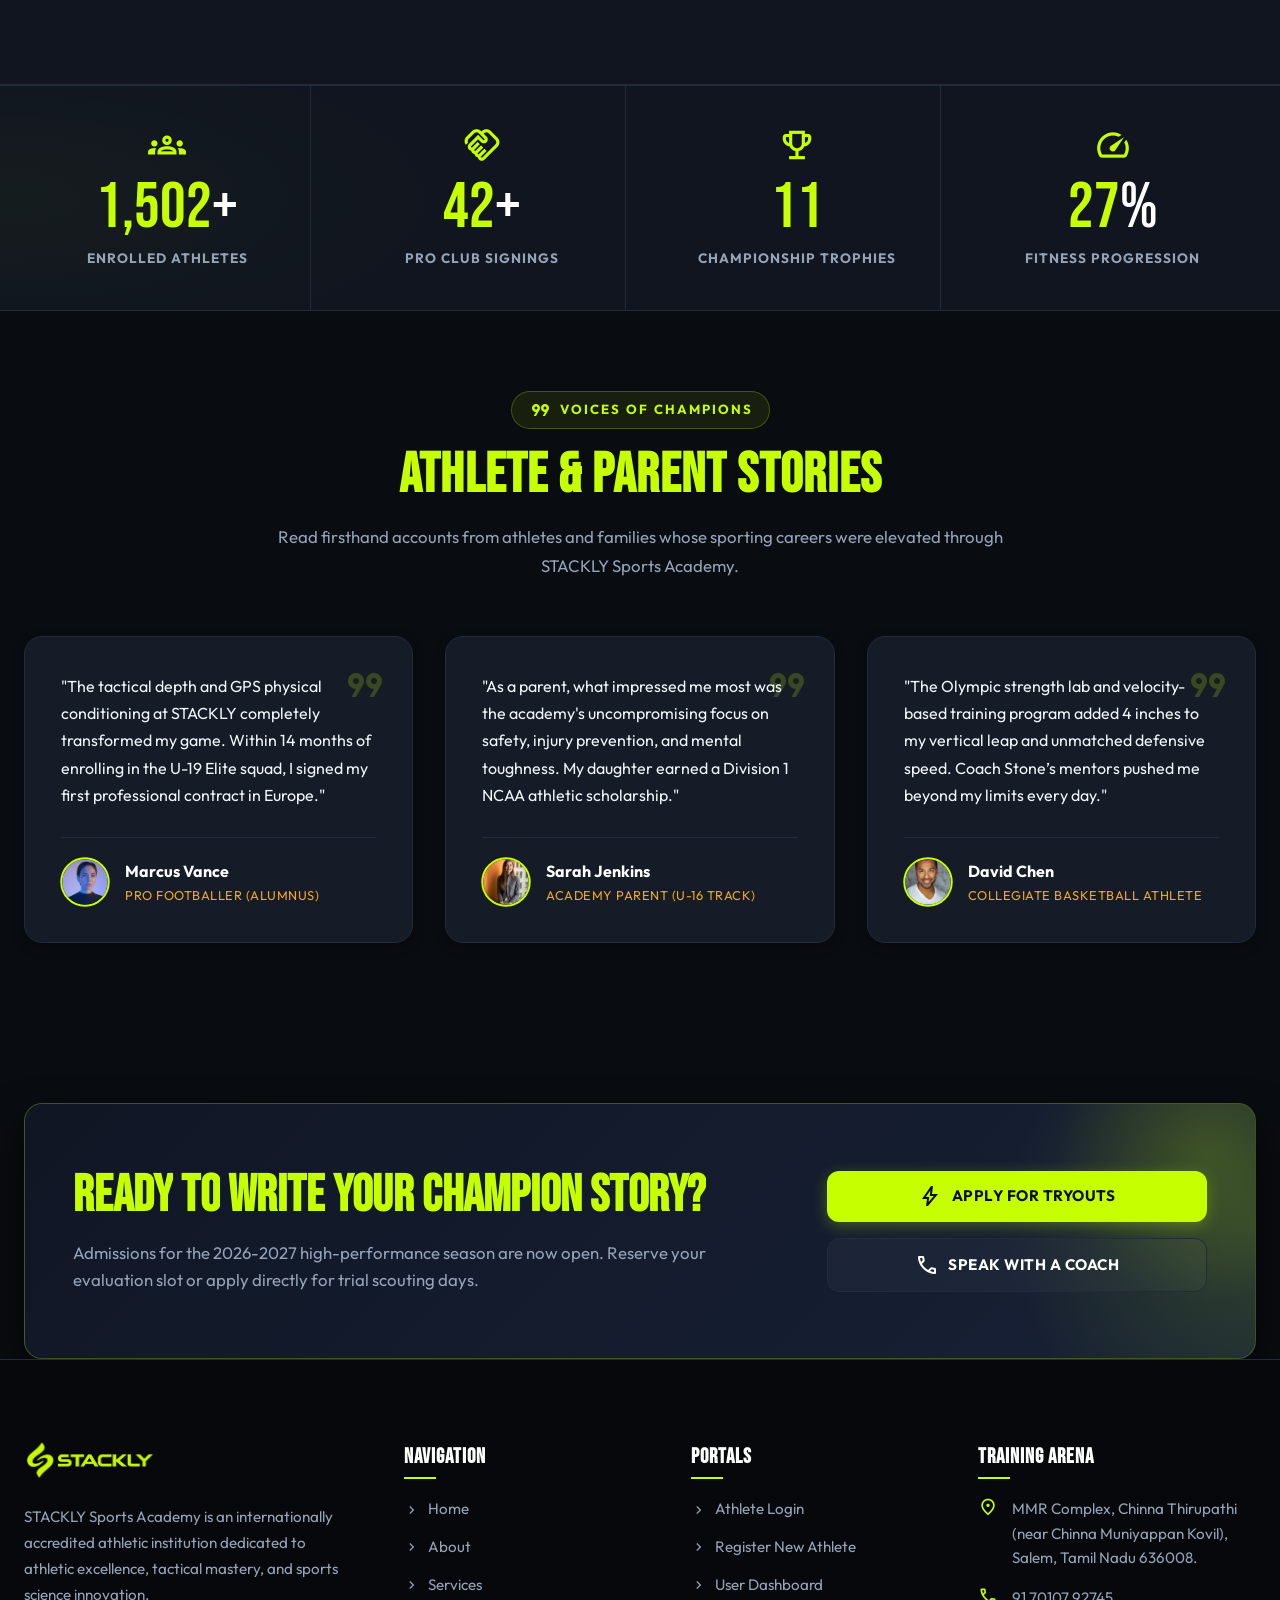
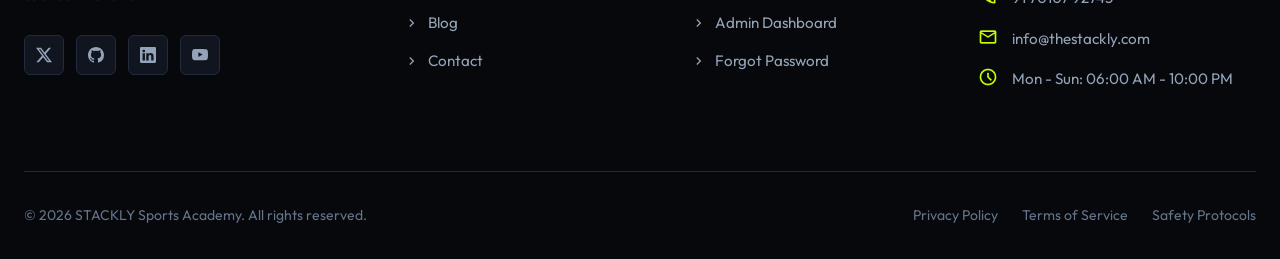
==== commit 6704e15b: "changes of arrow" ====
--- a/index.html
+++ b/index.html
@@ -111,14 +111,14 @@
          4 stacked scenes driven by scroll progress (js/experience.js):
          hero → program cards → disciplines list → finale image
          ============================================ -->
-    <section class="experience" id="experience" aria-label="Academy programs showcase">
+    <!-- <section class="experience" id="experience" aria-label="Academy programs showcase">
       <div class="exp-track">
         <div class="exp-sticky">
           <div class="browser-frame">
          
             <div class="exp-stage">
 
-              <!-- SCENE 1 — HERO -->
+              
               <div class="scene scene-hero">
                 <img class="exp-hero-img" src="./images/experience/hero.webp" alt="Athletes sprinting on a turf pitch at sunrise" loading="eager">
                 <div class="exp-hero-shade" aria-hidden="true"></div>
@@ -138,7 +138,7 @@
                 </div>
               </div>
 
-              <!-- SCENE 2 — PROGRAM CARDS -->
+             
               <div class="scene scene-properties">
                 <div class="exp-props-inner">
                   <div class="exp-props-copy">
@@ -176,7 +176,7 @@
                 </div>
               </div>
 
-              <!-- SCENE 3 — SERVICES / PROJECT LIST -->
+              
               <div class="scene scene-services">
                 <div class="exp-services-head">
                   <span>Training Disciplines</span>
@@ -222,7 +222,7 @@
                 </div>
               </div>
 
-              <!-- SCENE 4 — FINALE IMAGE + FLOATING UI CARDS -->
+              
               <div class="scene scene-finale">
                 <img class="exp-finale-img" src="./images/experience/finale.webp" alt="Floodlit stadium pitch under evening lights" loading="lazy">
                 <div class="exp-finale-shade" aria-hidden="true"></div>
@@ -257,7 +257,11 @@
           </div>
         </div>
       </div>
-    </section>
+    </section> -->
+
+
+    
+
 
     <!-- ============================================
          CINEMATIC SHOE LACING SCROLL EXPERIENCE
@@ -464,7 +468,7 @@
                 <span style="font-size:0.85rem; color:var(--text-muted);">5 Days / Week</span>
                 <a href="services.html" class="card-link">
                   <span>Learn More</span>
-                  <span class="material-symbols-outlined">arrow_forward</span>
+                  <!-- <span class="material-symbols-outlined">arrow_forward</span> -->
                 </a>
               </div>
             </div>
@@ -488,7 +492,7 @@
                 <span style="font-size:0.85rem; color:var(--text-muted);">Custom Periodization</span>
                 <a href="services.html" class="card-link">
                   <span>Learn More</span>
-                  <span class="material-symbols-outlined">arrow_forward</span>
+                  <!-- <span class="material-symbols-outlined">arrow_forward</span> -->
                 </a>
               </div>
             </div>
@@ -512,7 +516,7 @@
                 <span style="font-size:0.85rem; color:var(--text-muted);">Weekend Leagues</span>
                 <a href="services.html" class="card-link">
                   <span>Learn More</span>
-                  <span class="material-symbols-outlined">arrow_forward</span>
+                  <!-- <span class="material-symbols-outlined">arrow_forward</span> -->
                 </a>
               </div>
             </div>
@@ -536,7 +540,7 @@
                 <span style="font-size:0.85rem; color:var(--text-muted);">Post-Match Debrief</span>
                 <a href="services.html" class="card-link">
                   <span>Learn More</span>
-                  <span class="material-symbols-outlined">arrow_forward</span>
+                  <!-- <span class="material-symbols-outlined">arrow_forward</span> -->
                 </a>
               </div>
             </div>
@@ -560,7 +564,7 @@
                 <span style="font-size:0.85rem; color:var(--text-muted);">Small Squad Groups</span>
                 <a href="services.html" class="card-link">
                   <span>Learn More</span>
-                  <span class="material-symbols-outlined">arrow_forward</span>
+                  <!-- <span class="material-symbols-outlined">arrow_forward</span> -->
                 </a>
               </div>
             </div>
@@ -584,7 +588,7 @@
                 <span style="font-size:0.85rem; color:var(--text-muted);">Laser Gate Testing</span>
                 <a href="services.html" class="card-link">
                   <span>Learn More</span>
-                  <span class="material-symbols-outlined">arrow_forward</span>
+                  <!-- <span class="material-symbols-outlined">arrow_forward</span> -->
                 </a>
               </div>
             </div>
@@ -617,7 +621,7 @@
             <div style="margin-top:1.5rem;">
               <a href="./404.html" class="card-link">
                 <span>View Program Syllabus</span>
-                <span class="material-symbols-outlined">arrow_forward</span>
+                <!-- <span class="material-symbols-outlined">arrow_forward</span> -->
               </a>
             </div>
           </div>
@@ -631,7 +635,7 @@
             <div style="margin-top:1.5rem;">
               <a href="./404.html" class="card-link">
                 <span>View Program Syllabus</span>
-                <span class="material-symbols-outlined">arrow_forward</span>
+                <!-- <span class="material-symbols-outlined">arrow_forward</span> -->
               </a>
             </div>
           </div>
@@ -645,7 +649,7 @@
             <div style="margin-top:1.5rem;">
               <a href="./404.html" class="card-link">
                 <span>View Program Syllabus</span>
-                <span class="material-symbols-outlined">arrow_forward</span>
+                <!-- <span class="material-symbols-outlined">arrow_forward</span> -->
               </a>
             </div>
           </div>
@@ -1101,10 +1105,10 @@
           <h4 class="footer-column-title">Navigation</h4>
           <div class="footer-links-list">
             <a href="index.html" class="footer-link"><span class="material-symbols-outlined" style="font-size:16px;">chevron_right</span>Home</a>
-            <a href="about.html" class="footer-link"><span class="material-symbols-outlined" style="font-size:16px;">chevron_right</span>About Academy</a>
-            <a href="services.html" class="footer-link"><span class="material-symbols-outlined" style="font-size:16px;">chevron_right</span>All Disciplines</a>
-            <a href="blog.html" class="footer-link"><span class="material-symbols-outlined" style="font-size:16px;">chevron_right</span>Sports Science Blog</a>
-            <a href="contact.html" class="footer-link"><span class="material-symbols-outlined" style="font-size:16px;">chevron_right</span>Contact Facilities</a>
+            <a href="about.html" class="footer-link"><span class="material-symbols-outlined" style="font-size:16px;">chevron_right</span>About</a>
+            <a href="services.html" class="footer-link"><span class="material-symbols-outlined" style="font-size:16px;">chevron_right</span>Services</a>
+            <a href="blog.html" class="footer-link"><span class="material-symbols-outlined" style="font-size:16px;">chevron_right</span>Blog</a>
+            <a href="contact.html" class="footer-link"><span class="material-symbols-outlined" style="font-size:16px;">chevron_right</span>Contact</a>
           </div>
         </div>
 
@@ -1181,7 +1185,7 @@
         </div>
         <div style="display:flex; gap:1rem;">
           <a href="services.html" class="btn btn-primary" style="flex:1;">
-            <span class="material-symbols-outlined">arrow_forward</span>
+            <!-- <span class="material-symbols-outlined">arrow_forward</span> -->
             <span>View Full Program</span>
           </a>
           <button id="serviceModalCancel" class="btn btn-outline" style="flex:1;">
--- a/css/experience.css
+++ b/css/experience.css
@@ -476,157 +476,6 @@
 .exp-pcard.c4 { --rot: 6deg;   --w: 38%; bottom: 0%;  right: 38%; z-index: 1; }
 
 /* ==========================================================================
-   SCENE 3 — SERVICES : dark editorial project list with hover previews
-   Enters with a center "door" clip expansion; rows rise staggered.
-   ========================================================================== */
-.scene-services {
-  display: flex;
-  flex-direction: column;
-  justify-content: center;
-  background:
-    radial-gradient(100% 90% at 50% 110%, #16161a 0%, #0b0b0c 60%);
-  color: var(--exp-bone);
-  --door: clamp(0, calc((var(--p) - 0.05) * 2.8), 1);
-  clip-path: inset(0 calc((1 - var(--door)) * 50.5%) 0 calc((1 - var(--door)) * 50.5%));
-  will-change: clip-path;
-}
-.exp-services-head {
-  display: flex;
-  justify-content: space-between;
-  padding: clamp(14px, 3vh, 30px) clamp(16px, 4vw, 64px) 0;
-  font-size: clamp(0.58rem, 0.8vw, 0.72rem);
-  letter-spacing: 0.28em;
-  text-transform: uppercase;
-  color: rgba(236, 233, 226, 0.45);
-  opacity: clamp(0, calc((var(--p) - 0.12) * 4), 1);
-}
-.exp-rows {
-  position: relative;
-  padding: clamp(8px, 2vh, 22px) clamp(16px, 4vw, 64px) clamp(16px, 3vh, 34px);
-  /* JS sets --mx / --my (px) here to position the hover preview */
-}
-.exp-row {
-  --stagger: 0;
-  position: relative;
-  display: flex;
-  align-items: center;
-  gap: clamp(12px, 2.4vw, 34px);
-  padding: clamp(12px, 2.6vh, 26px) 0;
-  border-top: 1px solid rgba(236, 233, 226, 0.14);
-  cursor: pointer;
-  outline: none;
-  /* staggered rise-in */
-  transform: translateY(calc((1 - clamp(0, calc((var(--p) - 0.2 - var(--stagger) * 0.06) * 3.4), 1)) * 110%));
-  opacity: clamp(0, calc((var(--p) - 0.2 - var(--stagger) * 0.06) * 3.4), 1);
-  transition: opacity 0.45s var(--exp-ease);
-  will-change: transform, opacity;
-}
-.exp-row:last-child { border-bottom: 1px solid rgba(236, 233, 226, 0.14); }
-
-.exp-row-num,
-.exp-row-more {
-  flex: 0 0 auto;
-  font-size: clamp(0.58rem, 0.85vw, 0.75rem);
-  letter-spacing: 0.18em;
-  color: rgba(236, 233, 226, 0.45);
-  transition: color 0.4s var(--exp-ease);
-}
-.exp-row-title {
-  margin: 0;
-  flex: 1;
-  min-width: 0;
-  font-weight: 600;
-  font-size: clamp(1.5rem, 4.4vw, 4.2rem);
-  line-height: 1.05;
-  letter-spacing: -0.02em;
-  text-transform: uppercase;
-  white-space: nowrap;
-  overflow: hidden;
-  text-overflow: ellipsis;
-  color: var(--exp-bone);
-  transition: transform 0.55s var(--exp-ease), color 0.45s var(--exp-ease);
-}
-
-/* non-active rows recede while one is hovered */
-.exp-rows.has-active .exp-row:not(.is-active) { opacity: 0.28; }
-.exp-rows.has-active .exp-row:not(.is-active) .exp-row-title {
-  transform: translateX(clamp(6px, 1vw, 18px));
-}
-
-/* active row state */
-.exp-row.is-active .exp-row-title { transform: translateX(clamp(10px, 1.8vw, 34px)); color: #ffffff; }
-.exp-row.is-active .exp-row-num,
-.exp-row.is-active .exp-row-more { color: var(--exp-accent); }
-
-/* floating image preview — follows the pointer (JS feeds --mx/--my) */
-.exp-row-media {
-  position: absolute;
-  left: 100px;
-  top: 0;
-  width: clamp(150px, 20vw, 280px);
-  aspect-ratio: 4 / 3;
-  border-radius: 10px;
-  overflow: hidden;
-  z-index: 5;
-  pointer-events: none;
-  opacity: 0;
-  transform:
-    translate(calc(var(--mx, 0) * 1px), calc(var(--my, 0) * 1px))
-    translate(-50%, -58%)
-    scale(0.72) rotate(-5deg);
-  transition:
-    opacity 0.35s var(--exp-ease),
-    transform 0.55s var(--exp-ease);
-  box-shadow: 0 40px 80px -20px rgba(0, 0, 0, 0.8);
-  will-change: transform, opacity;
-}
-.exp-row-media img {
-  width: 100%;
-  height: 100%;
-  object-fit: cover;
-  transform: translate(calc(var(--mi, 0) * 1px), 0) scale(1.28);
-  transition: transform 0.6s var(--exp-ease);
-  will-change: transform;
-}
-.exp-row.is-active .exp-row-media { opacity: 1; transform: translate(calc(var(--mx, 0) * 1px), calc(var(--my, 0) * 1px)) translate(-50%, -58%) scale(1) rotate(-3deg); }
-
-/* "Check the property" pill */
-.exp-row-cta {
-  position: absolute;
-  right: clamp(4px, 1.4vw, 18px);
-  top: 50%;
-  z-index: 6;
-  translate: 0 -50%;
-  display: inline-flex;
-  align-items: center;
-  gap: 8px;
-  font-size: clamp(0.6rem, 0.85vw, 0.78rem);
-  font-weight: 600;
-  letter-spacing: 0.08em;
-  color: var(--exp-ink);
-  text-decoration: none;
-  background: var(--exp-accent);
-  padding: 10px 20px;
-  border-radius: 99px;
-  opacity: 0;
-  transform: translateY(12px) scale(0.9);
-  transition: opacity 0.4s var(--exp-ease), transform 0.5s var(--exp-ease);
-  pointer-events: none;
-  white-space: nowrap;
-}
-.exp-row-cta i {
-  width: 14px; height: 14px;
-  border-right: 1.6px solid var(--exp-ink);
-  border-bottom: 1.6px solid var(--exp-ink);
-  transform: rotate(-45deg);
-}
-.exp-row.is-active .exp-row-cta {
-  opacity: 1;
-  transform: translateY(0) scale(1);
-  pointer-events: auto;
-}
-
-/* ==========================================================================
    SCENE 4 — FINALE : full-bleed sunset property + floating UI cards
    Image settles from a 1.18 scale (continuous zoom-in from the list).
    ========================================================================== */
@@ -763,12 +612,6 @@
   .exp-pcard.c3 { bottom: 2%; right: 2%; }
   .exp-pcard.c4 { bottom: 8%; right: 48%; }
 
-  /* services */
-  .exp-row { gap: 10px; }
-  .exp-row-title { font-size: clamp(1.15rem, 5.4vw, 1.7rem); }
-  .exp-row-more { display: none; }
-  .exp-row-media { width: clamp(120px, 38vw, 170px); }
-  .exp-row-cta { padding: 8px 14px; right: 2px; }
 
   /* finale */
   .exp-float-card.f5 { display: none; }
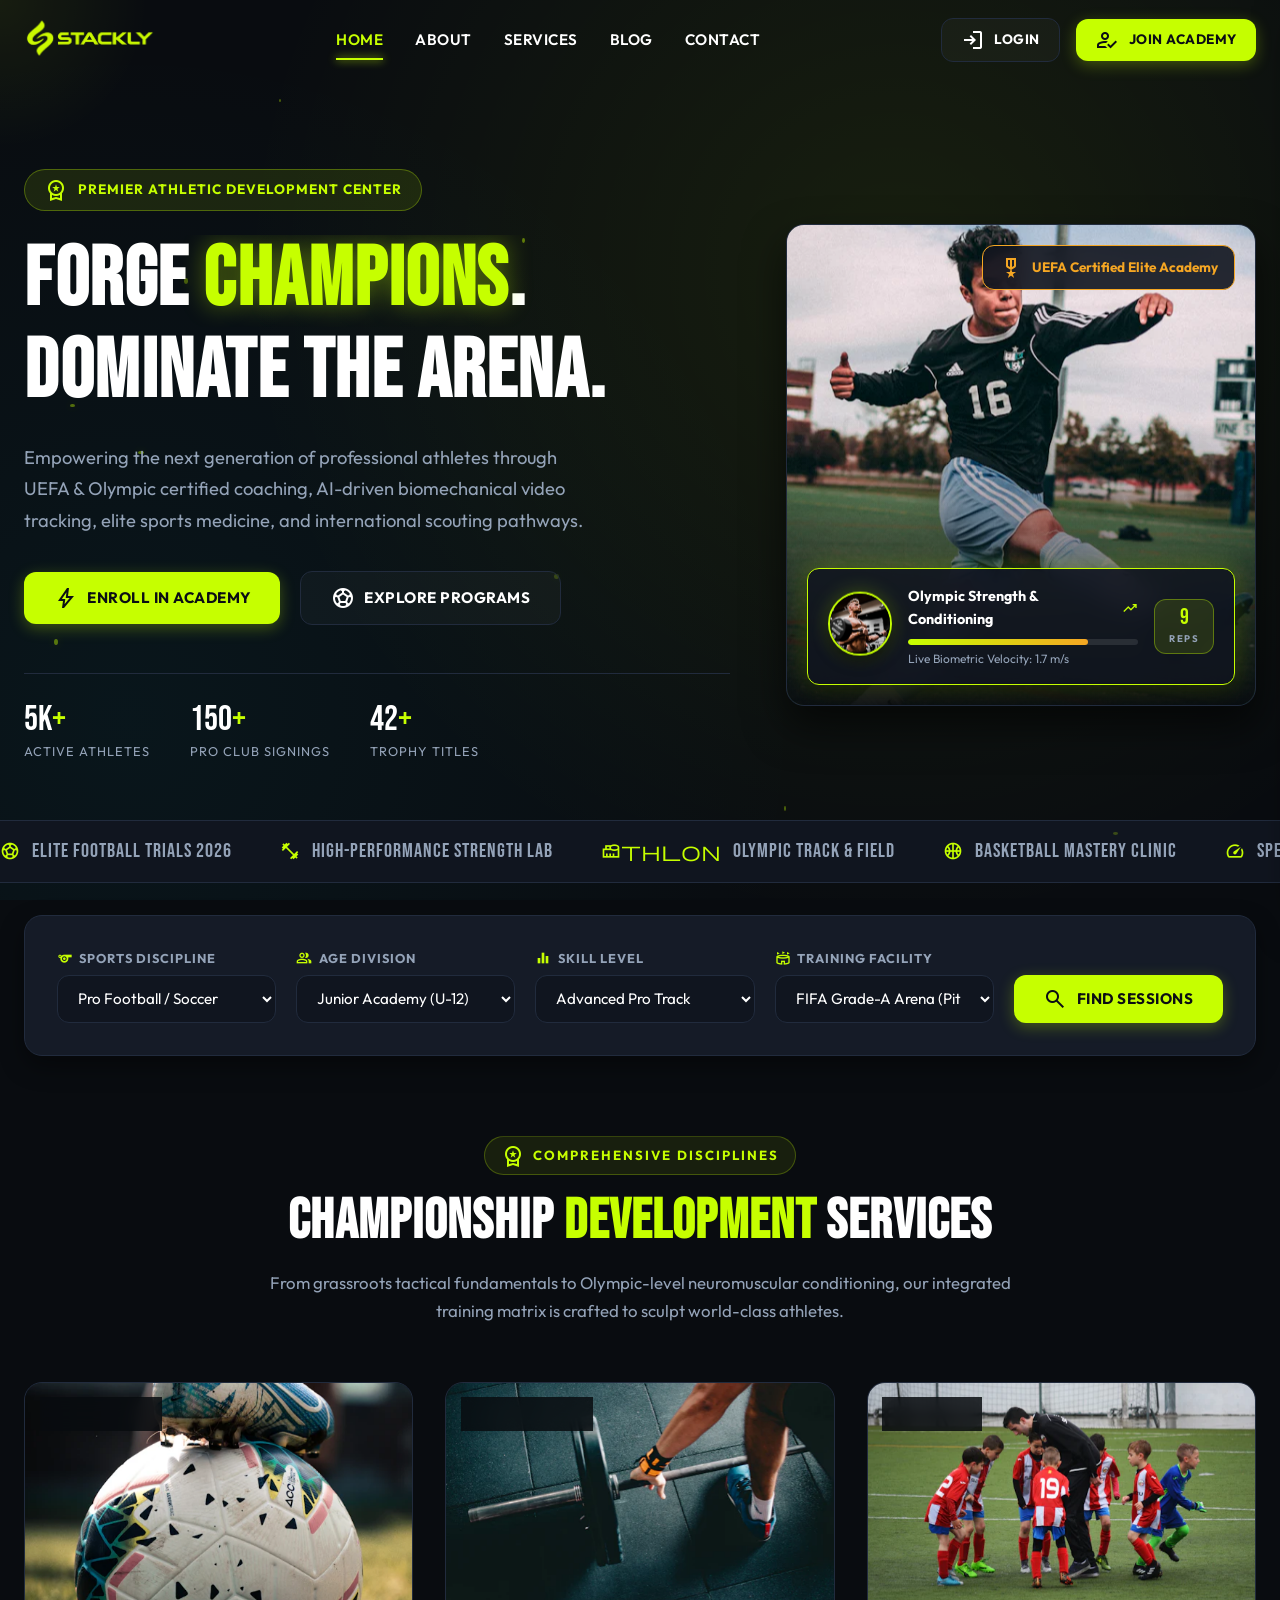
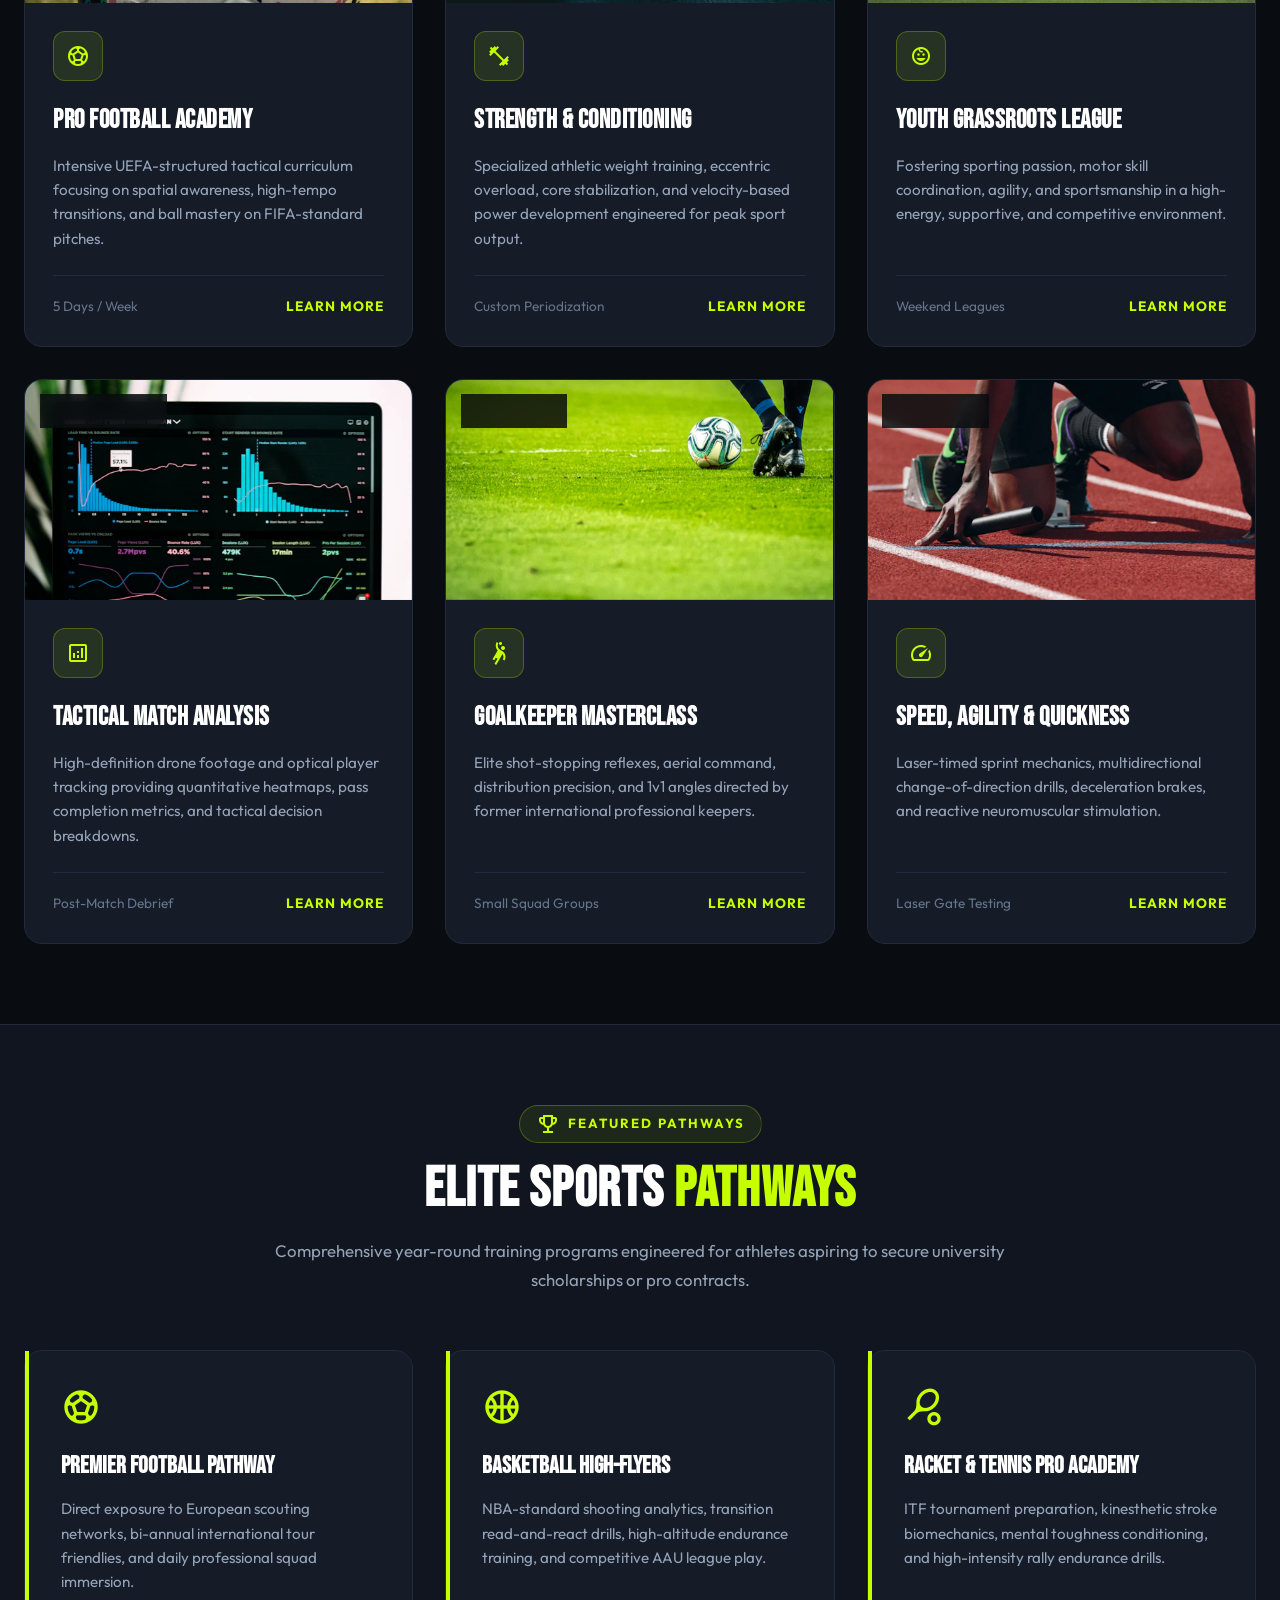
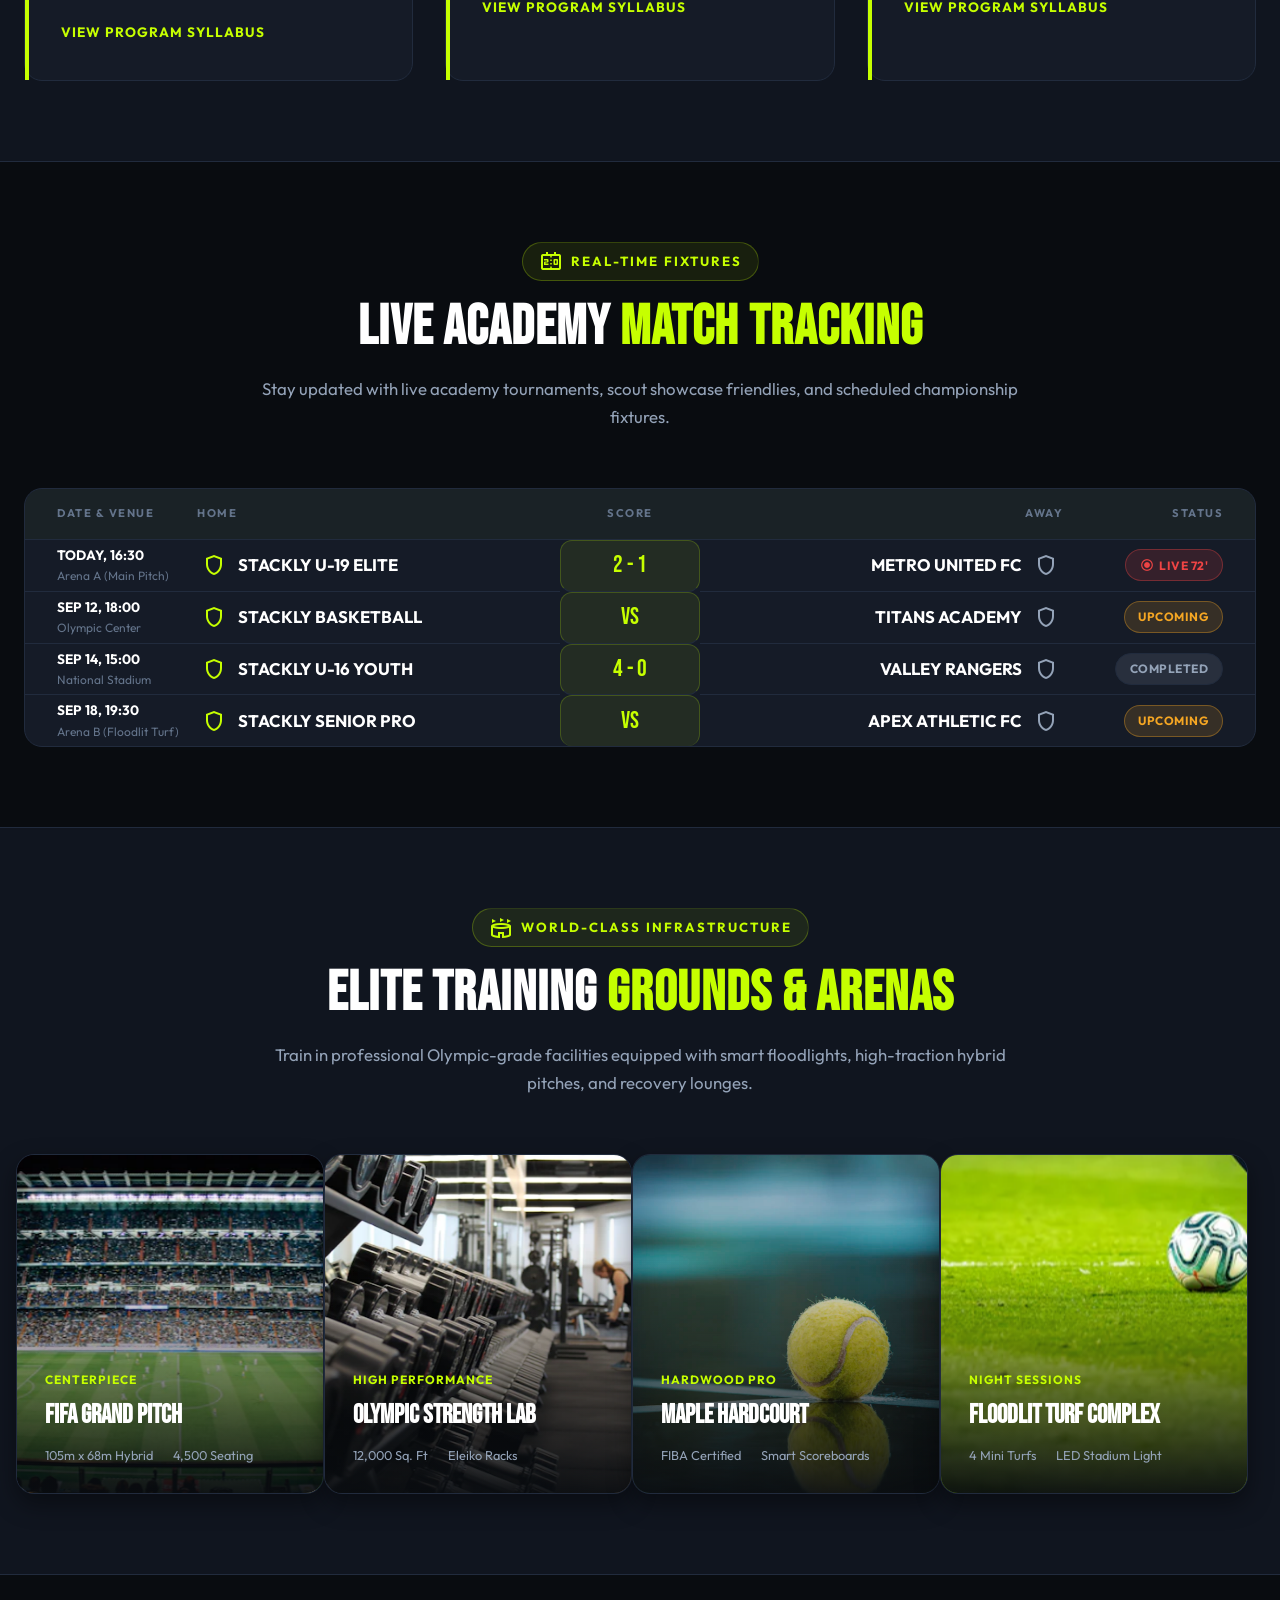
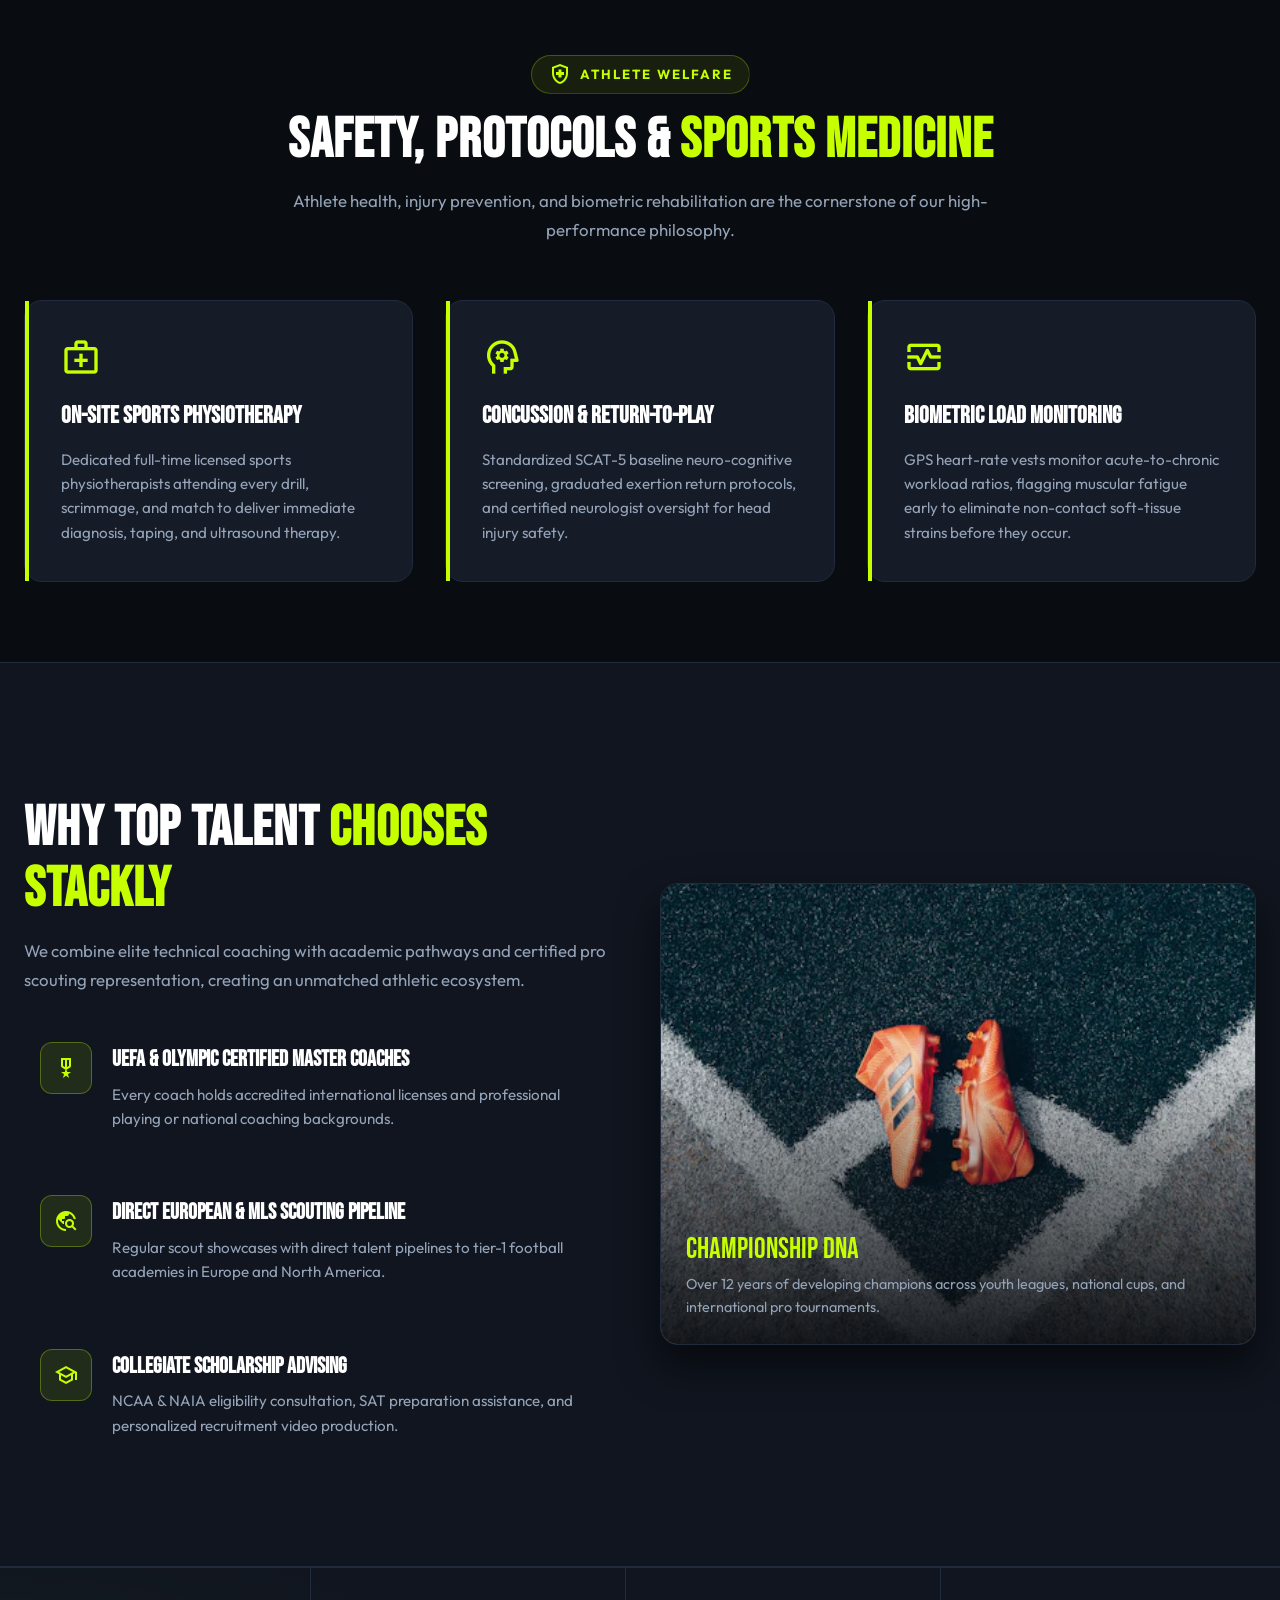
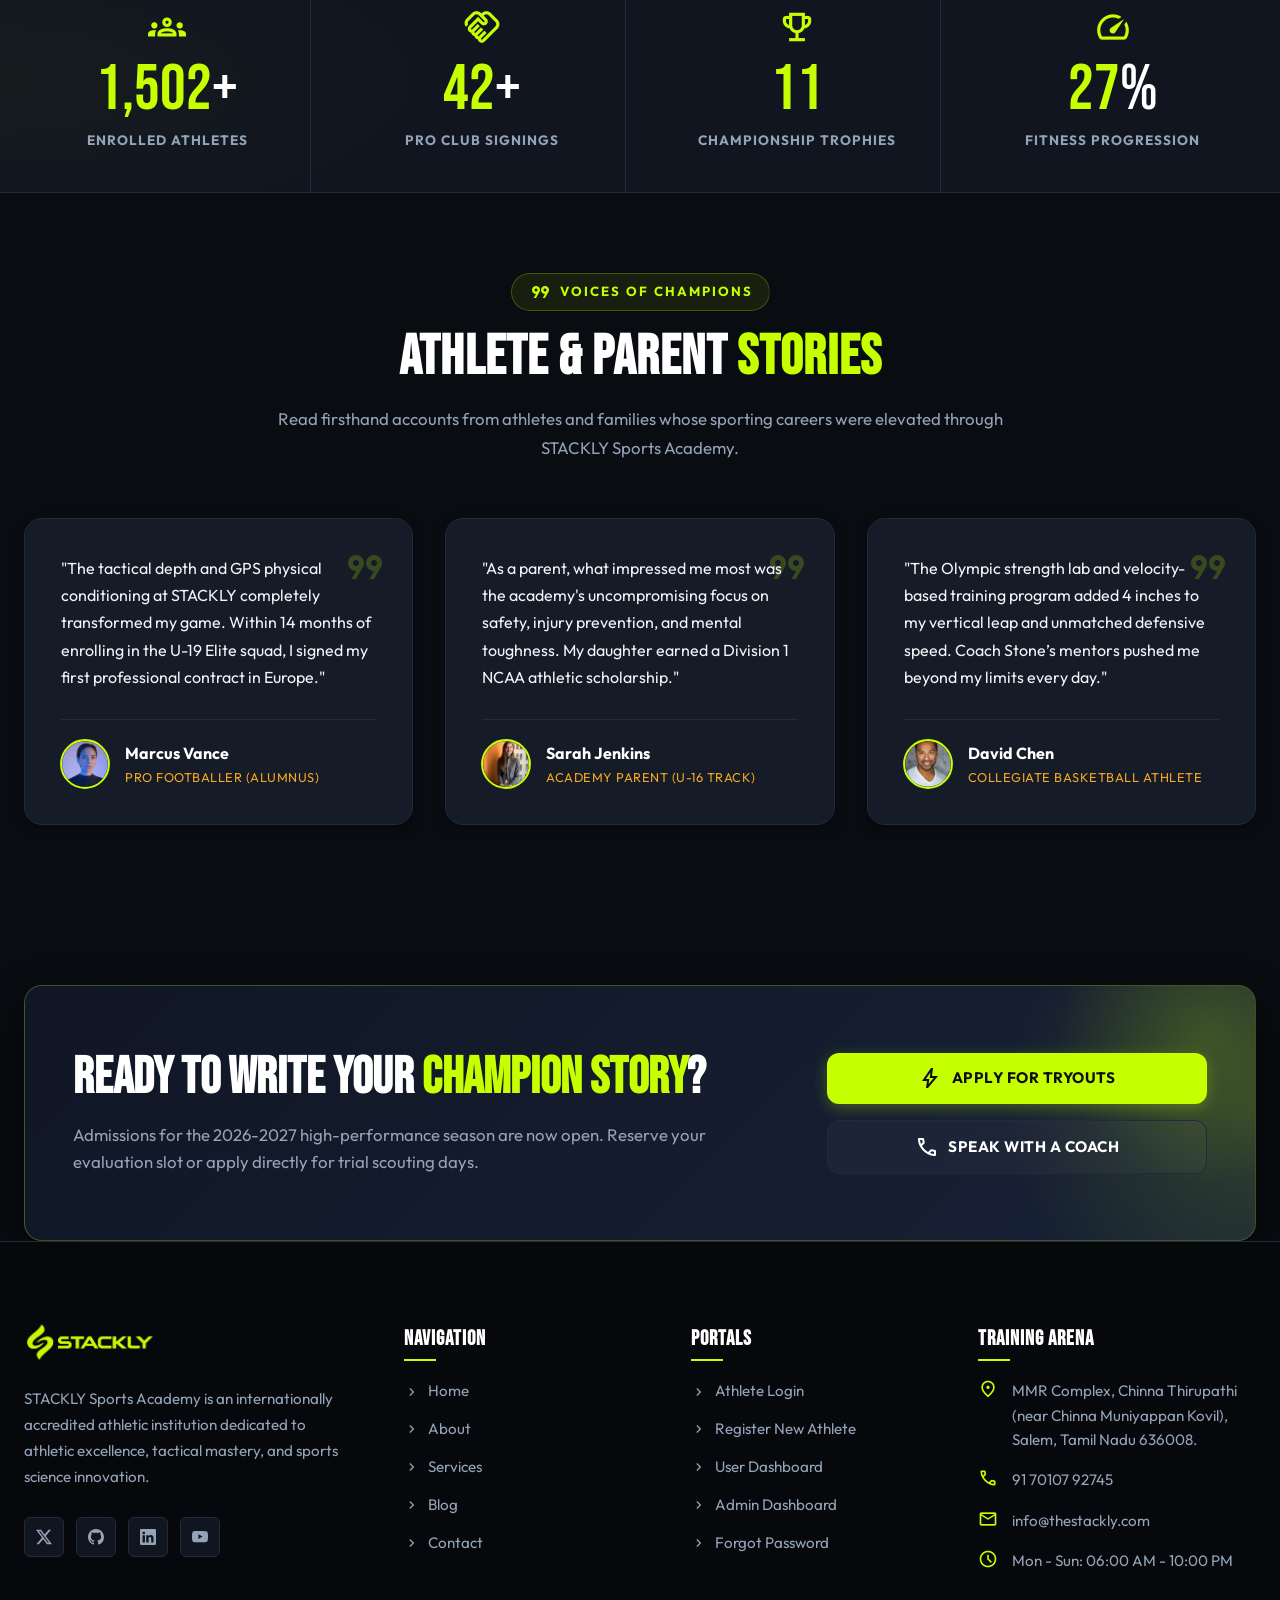
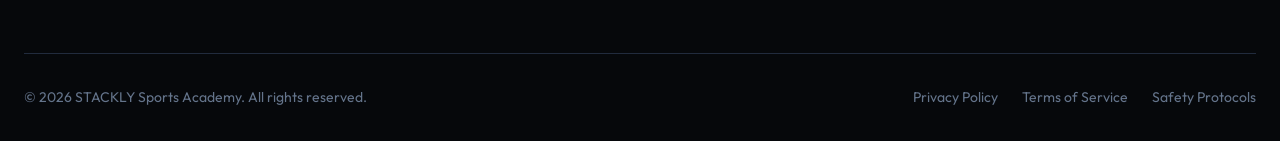
==== commit 24783d04: "changes of index pages" ====
--- a/index.html
+++ b/index.html
@@ -672,88 +672,132 @@
         </div>
 
         <div class="fixtures-wrap reveal-init" style="overflow-x: auto;">
-          <!-- Fixture Row 1 -->
-          <div class="fixture-row">
-            <div class="fixture-time">
-              <span class="fixture-date">TODAY, 16:30</span>
-              <span class="fixture-arena">Arena A (Main Pitch)</span>
-            </div>
-            <div class="fixture-team">
-              <span class="material-symbols-outlined" style="color:var(--accent-volt);">shield</span>
-              <span>STACKLY U-19 ELITE</span>
-            </div>
-            <div class="fixture-score">2 - 1</div>
-            <div class="fixture-team away">
-              <span>METRO UNITED FC</span>
-              <span class="material-symbols-outlined" style="color:var(--text-secondary);">shield</span>
-            </div>
-            <div style="text-align:right;">
-              <span class="fixture-status-pill status-live">
-                <span class="material-symbols-outlined" style="font-size:14px;">radio_button_checked</span>
-                <span>LIVE 72'</span>
-              </span>
-            </div>
-          </div>
-
-          <!-- Fixture Row 2 -->
-          <div class="fixture-row">
-            <div class="fixture-time">
-              <span class="fixture-date">SEP 12, 18:00</span>
-              <span class="fixture-arena">Olympic Center</span>
-            </div>
-            <div class="fixture-team">
-              <span class="material-symbols-outlined" style="color:var(--accent-volt);">shield</span>
-              <span>STACKLY BASKETBALL</span>
-            </div>
-            <div class="fixture-score">VS</div>
-            <div class="fixture-team away">
-              <span>TITANS ACADEMY</span>
-              <span class="material-symbols-outlined" style="color:var(--text-secondary);">shield</span>
-            </div>
-            <div style="text-align:right;">
-              <span class="fixture-status-pill status-upcoming">UPCOMING</span>
-            </div>
-          </div>
-
-          <!-- Fixture Row 3 -->
-          <div class="fixture-row">
-            <div class="fixture-time">
-              <span class="fixture-date">SEP 14, 15:00</span>
-              <span class="fixture-arena">National Stadium</span>
-            </div>
-            <div class="fixture-team">
-              <span class="material-symbols-outlined" style="color:var(--accent-volt);">shield</span>
-              <span>STACKLY U-16 YOUTH</span>
-            </div>
-            <div class="fixture-score">4 - 0</div>
-            <div class="fixture-team away">
-              <span>VALLEY RANGERS</span>
-              <span class="material-symbols-outlined" style="color:var(--text-secondary);">shield</span>
-            </div>
-            <div style="text-align:right;">
-              <span class="fixture-status-pill status-completed">COMPLETED</span>
-            </div>
-          </div>
-
-          <!-- Fixture Row 4 -->
-          <div class="fixture-row">
-            <div class="fixture-time">
-              <span class="fixture-date">SEP 18, 19:30</span>
-              <span class="fixture-arena">Arena B (Floodlit Turf)</span>
-            </div>
-            <div class="fixture-team">
-              <span class="material-symbols-outlined" style="color:var(--accent-volt);">shield</span>
-              <span>STACKLY SENIOR PRO</span>
-            </div>
-            <div class="fixture-score">VS</div>
-            <div class="fixture-team away">
-              <span>APEX ATHLETIC FC</span>
-              <span class="material-symbols-outlined" style="color:var(--text-secondary);">shield</span>
-            </div>
-            <div style="text-align:right;">
-              <span class="fixture-status-pill status-upcoming">UPCOMING</span>
-            </div>
-          </div>
+          <table class="fixture-table">
+            <colgroup>
+              <col class="c-time">
+              <col>
+              <col class="c-score">
+              <col>
+              <col class="c-status">
+            </colgroup>
+            <thead>
+              <tr>
+                <th scope="col">Date &amp; Venue</th>
+                <th scope="col">Home</th>
+                <th scope="col">Score</th>
+                <th scope="col">Away</th>
+                <th scope="col">Status</th>
+              </tr>
+            </thead>
+            <tbody>
+              <!-- Fixture Row 1 -->
+              <tr class="fixture-row">
+                <td>
+                  <div class="fixture-time">
+                    <span class="fixture-date">TODAY, 16:30</span>
+                    <span class="fixture-arena">Arena A (Main Pitch)</span>
+                  </div>
+                </td>
+                <td class="fixture-team">
+                  <div class="fixture-team-inner">
+                    <span class="material-symbols-outlined" style="color:var(--accent-volt);">shield</span>
+                    <span>STACKLY U-19 ELITE</span>
+                  </div>
+                </td>
+                <td class="fixture-score">2 - 1</td>
+                <td class="fixture-team away">
+                  <div class="fixture-team-inner">
+                    <span>METRO UNITED FC</span>
+                    <span class="material-symbols-outlined" style="color:var(--text-secondary);">shield</span>
+                  </div>
+                </td>
+                <td style="text-align:right;">
+                  <span class="fixture-status-pill status-live">
+                    <span class="material-symbols-outlined" style="font-size:14px;">radio_button_checked</span>
+                    <span>LIVE 72'</span>
+                  </span>
+                </td>
+              </tr>
+
+              <!-- Fixture Row 2 -->
+              <tr class="fixture-row">
+                <td>
+                  <div class="fixture-time">
+                    <span class="fixture-date">SEP 12, 18:00</span>
+                    <span class="fixture-arena">Olympic Center</span>
+                  </div>
+                </td>
+                <td class="fixture-team">
+                  <div class="fixture-team-inner">
+                    <span class="material-symbols-outlined" style="color:var(--accent-volt);">shield</span>
+                    <span>STACKLY BASKETBALL</span>
+                  </div>
+                </td>
+                <td class="fixture-score">VS</td>
+                <td class="fixture-team away">
+                  <div class="fixture-team-inner">
+                    <span>TITANS ACADEMY</span>
+                    <span class="material-symbols-outlined" style="color:var(--text-secondary);">shield</span>
+                  </div>
+                </td>
+                <td style="text-align:right;">
+                  <span class="fixture-status-pill status-upcoming">UPCOMING</span>
+                </td>
+              </tr>
+
+              <!-- Fixture Row 3 -->
+              <tr class="fixture-row">
+                <td>
+                  <div class="fixture-time">
+                    <span class="fixture-date">SEP 14, 15:00</span>
+                    <span class="fixture-arena">National Stadium</span>
+                  </div>
+                </td>
+                <td class="fixture-team">
+                  <div class="fixture-team-inner">
+                    <span class="material-symbols-outlined" style="color:var(--accent-volt);">shield</span>
+                    <span>STACKLY U-16 YOUTH</span>
+                  </div>
+                </td>
+                <td class="fixture-score">4 - 0</td>
+                <td class="fixture-team away">
+                  <div class="fixture-team-inner">
+                    <span>VALLEY RANGERS</span>
+                    <span class="material-symbols-outlined" style="color:var(--text-secondary);">shield</span>
+                  </div>
+                </td>
+                <td style="text-align:right;">
+                  <span class="fixture-status-pill status-completed">COMPLETED</span>
+                </td>
+              </tr>
+
+              <!-- Fixture Row 4 -->
+              <tr class="fixture-row">
+                <td>
+                  <div class="fixture-time">
+                    <span class="fixture-date">SEP 18, 19:30</span>
+                    <span class="fixture-arena">Arena B (Floodlit Turf)</span>
+                  </div>
+                </td>
+                <td class="fixture-team">
+                  <div class="fixture-team-inner">
+                    <span class="material-symbols-outlined" style="color:var(--accent-volt);">shield</span>
+                    <span>STACKLY SENIOR PRO</span>
+                  </div>
+                </td>
+                <td class="fixture-score">VS</td>
+                <td class="fixture-team away">
+                  <div class="fixture-team-inner">
+                    <span>APEX ATHLETIC FC</span>
+                    <span class="material-symbols-outlined" style="color:var(--text-secondary);">shield</span>
+                  </div>
+                </td>
+                <td style="text-align:right;">
+                  <span class="fixture-status-pill status-upcoming">UPCOMING</span>
+                </td>
+              </tr>
+            </tbody>
+          </table>
         </div>
       </div>
     </section>
--- a/css/style.css
+++ b/css/style.css
@@ -58,6 +58,11 @@
   font-size: 16px;
   -webkit-text-size-adjust: 100%;
   overscroll-behavior: none;
+  /* Root-level horizontal overflow guard: page-load entrance animations
+     (scale/translate on cards, marquee, widgets) briefly paint past the
+     viewport edge. Body-level overflow-x: hidden alone does not clip
+     viewport-anchored absolute elements, so clamp at the root too. */
+  overflow-x: hidden;
 }
 
 body {
@@ -68,6 +73,14 @@
   overflow-x: hidden;
   min-height: 100vh;
   position: relative;
+}
+
+/* Horizontal overflow shield for page content: `clip` (not `hidden`) so it
+   never creates a scroll container and keeps position: sticky working.
+   Animations are untouched — only what paints beyond the viewport edge
+   during their entrance is clipped. */
+main {
+  overflow-x: clip;
 }
 
 body.menu-open {
@@ -893,6 +906,7 @@
   white-space: nowrap;
   padding: 0.85rem 0;
   position: relative;
+  top: -80px;
 }
 
 .marquee-track {
@@ -1135,7 +1149,11 @@
   gap: 0.7rem;
 }
 
-/* --- Live Events & Fixtures (Section 5) --- */
+/* --- Live Events & Fixtures (Section 5) — semantic table layout ---
+   Column geometry mirrors the old grid (140px | 1fr | 140px | 1fr | 160px
+   with 2rem side padding on the first/last cells), so the visual output
+   is pixel-identical. On narrow screens the table scrolls horizontally
+   inside .fixtures-wrap instead of breaking. */
 .fixtures-wrap {
   background: var(--bg-card);
   border: 1px solid var(--border-color);
@@ -1143,16 +1161,53 @@
   overflow: hidden;
 }
 
+.fixture-table {
+  width: 100%;
+  min-width: 800px;
+  border-collapse: separate;
+  border-spacing: 0;
+  table-layout: fixed;
+}
+
+/* Column widths = old grid tracks + the 2rem (32px) cell padding
+   applied to first/last cells, so content widths stay identical. */
+.fixture-table col.c-time { width: 172px; }   /* 140px + 2rem left pad */
+.fixture-table col.c-score { width: 140px; }
+.fixture-table col.c-status { width: 192px; } /* 160px + 2rem right pad */
+
+.fixture-table thead th {
+  padding: 1rem 0;
+  font-family: var(--font-main);
+  font-size: 0.7rem;
+  font-weight: 700;
+  letter-spacing: 1.5px;
+  text-transform: uppercase;
+  color: var(--text-muted);
+  text-align: left;
+  background: rgba(198, 255, 0, 0.03);
+  border-bottom: 1px solid var(--border-color);
+}
+
+.fixture-table thead th:first-child { padding-left: 2rem; }
+.fixture-table thead th:last-child { padding-right: 2rem; }
+.fixture-table thead th:nth-child(3) { text-align: center; }
+.fixture-table thead th:nth-child(4),
+.fixture-table thead th:nth-child(5) { text-align: right; }
+
 .fixture-row {
-  display: grid;
-  grid-template-columns: 140px 1fr 140px 1fr 160px;
-  align-items: center;
-  padding: 1.25rem 2rem;
+  transition: background var(--transition-fast);
+}
+
+.fixture-table tbody td {
+  padding: 5px;
+  vertical-align: middle;
   border-bottom: 1px solid var(--border-color);
-  transition: background var(--transition-fast);
-}
-
-.fixture-row:last-child {
+}
+
+.fixture-table tbody td:first-child { padding-left: 2rem; }
+.fixture-table tbody td:last-child { padding-right: 2rem; }
+
+.fixture-table tbody tr:last-child td {
   border-bottom: none;
 }
 
@@ -1176,21 +1231,31 @@
   color: var(--text-muted);
 }
 
-.fixture-team {
-  display: flex;
-  align-items: center;
-  gap: 0.75rem;
+/* Team cells: flex lives on the inner .fixture-team element (not the td)
+   so the table layout is respected; typography stays on the td so the
+   small-screen media queries that shrink .fixture-team still apply. */
+td.fixture-team {
+  display: table-cell;
+  width: 100%;
   font-weight: 700;
   font-size: 1.05rem;
   color: var(--text-pure);
 }
 
-.fixture-team.away {
+.fixture-team .fixture-team-inner {
+  display: flex;
+  align-items: center;
+  gap: 0.75rem;
+}
+
+.fixture-team.away .fixture-team-inner {
   justify-content: flex-end;
 }
 
 .fixture-score {
+  display: table-cell;
   text-align: center;
+  vertical-align: middle;
   font-family: var(--font-heading);
   font-size: 1.5rem;
   color: var(--accent-volt);
@@ -3978,7 +4043,7 @@
 .map-address {
   width: 100%; min-height: 31px; display: flex; align-items: center; justify-content: center;
   padding: 7px 20px; background: #29292e; color: #eee; font-family: var(--sans);
-  font-size: 8px; line-height: 1.3; text-align: center; border-radius: 0 0 6px 6px; position: relative; z-index: 2;
+  font-size: 11px; line-height: 1.3; text-align: center; border-radius: 0 0 6px 6px; position: relative; z-index: 2;
 }
 .map-container { width: 100%; height: 390px; overflow: hidden; background: #e8e6df; }
 .map-container iframe { width: 100%; height: 100%; display: block; border: 0; }
@@ -3988,4 +4053,168 @@
 .map-section:hover .map-address {
   background: #1e1e22;
   color: var(--gold-light);
+}
+
+
+
+
+
+
+
+
+
+.hero-section-blog {
+    position: relative;
+    width: 100%;
+    height: 520px;
+
+    background-image: url(../images/blog-hero-background.webp);
+    background-size: cover;
+    background-position: center center;
+    background-repeat: no-repeat;
+
+    display: flex;
+    align-items: center;
+    justify-content: center;
+    overflow: hidden;
+}
+
+/* Dark overlay */
+.hero-section-blog::before {
+    content: "";
+    position: absolute;
+    inset: 0;
+    background: rgba(0, 0, 0, 0.55);
+    z-index: 0;
+}
+
+/* Keep your text/content above the overlay */
+.hero-section-blog > * {
+    position: relative;
+    z-index: 1;
+}
+
+
+
+.hero-section-services {
+    position: relative;
+    width: 100%;
+    height: 520px;
+
+    background-image: url(../images/services-background.webp);
+    background-size: cover;
+    background-position: center center;
+    background-repeat: no-repeat;
+
+    display: flex;
+    align-items: center;
+    justify-content: center;
+    overflow: hidden;
+}
+
+/* Dark overlay */
+.hero-section-services::before {
+    content: "";
+    position: absolute;
+    inset: 0;
+    background: rgba(0, 0, 0, 0.55);
+    z-index: 0;
+}
+
+/* Keep your text/content above the overlay */
+.hero-section-services > * {
+    position: relative;
+    z-index: 1;
+}
+
+
+
+.hero-section-contact {
+ position: relative;
+    width: 100%;
+    height: 520px;
+
+    background-image: url(../images/contact-background.webp);
+    background-size: cover;
+    background-position: center center;
+    background-repeat: no-repeat;
+
+    display: flex;
+    align-items: center;
+    justify-content: center;
+    overflow: hidden;
+}
+
+
+.hero-section-contact::before {
+    content: "";
+    position: absolute;
+    inset: 0;
+    background: rgba(0, 0, 0, 0.55);
+    z-index: 0;
+}
+
+/* Keep your text/content above the overlay */
+.hero-section-contact > * {
+    position: relative;
+    z-index: 1;
+}
+
+
+
+
+
+
+
+/* ================================
+   FAQ ACCORDION
+================================ */
+
+.faq-stack {
+    display: flex;
+    flex-direction: column;
+    gap: 1rem;
+}
+
+.faq-stack .accordion-item {
+    background: var(--bg-card);
+    border: 1px solid var(--border-color);
+    border-radius: var(--radius-md);
+    overflow: hidden;
+}
+
+.faq-stack .accordion-header {
+    padding: 1.25rem 1.5rem;
+    display: flex;
+    align-items: center;
+    justify-content: space-between;
+    cursor: pointer;
+    user-select: none;
+}
+
+.faq-stack .accordion-header h4 {
+    margin: 0;
+    font-size: 1.05rem;
+    font-weight: 700;
+    color: var(--text-pure);
+}
+
+.faq-stack .accordion-icon {
+    color: var(--accent-volt);
+    flex-shrink: 0;
+    transition: transform 0.3s ease;
+}
+
+/* Answer hidden by default */
+.faq-stack .accordion-content {
+    display: none !important;
+    padding: 0 1.5rem 1.25rem;
+    color: var(--text-secondary);
+    font-size: 0.95rem;
+    line-height: 1.6;
+}
+
+/* Answer visible when active */
+.faq-stack .accordion-item.active .accordion-content {
+    display: block !important;
 }
--- a/css/responsive.css
+++ b/css/responsive.css
@@ -59,25 +59,9 @@
     grid-template-columns: repeat(2, 1fr);
   }
 
-  .fixture-row {
-    grid-template-columns: 1fr 100px 1fr;
-    gap: 1rem;
-    padding: 1rem;
-  }
-
-  .fixture-time {
-    grid-column: span 3;
-    flex-direction: row;
-    justify-content: space-between;
-    border-bottom: 1px dashed var(--border-color);
-    padding-bottom: 0.5rem;
-  }
-
-  .fixture-status-pill {
-    grid-column: span 3;
-    justify-self: center;
-    margin-top: 0.5rem;
-  }
+  /* Fixtures are now a real <table> (.fixture-table): it keeps the same
+     desktop look and scrolls horizontally inside .fixtures-wrap on small
+     screens instead of stacking/breaking. */
 
   .cta-grid {
     grid-template-columns: 1fr;
